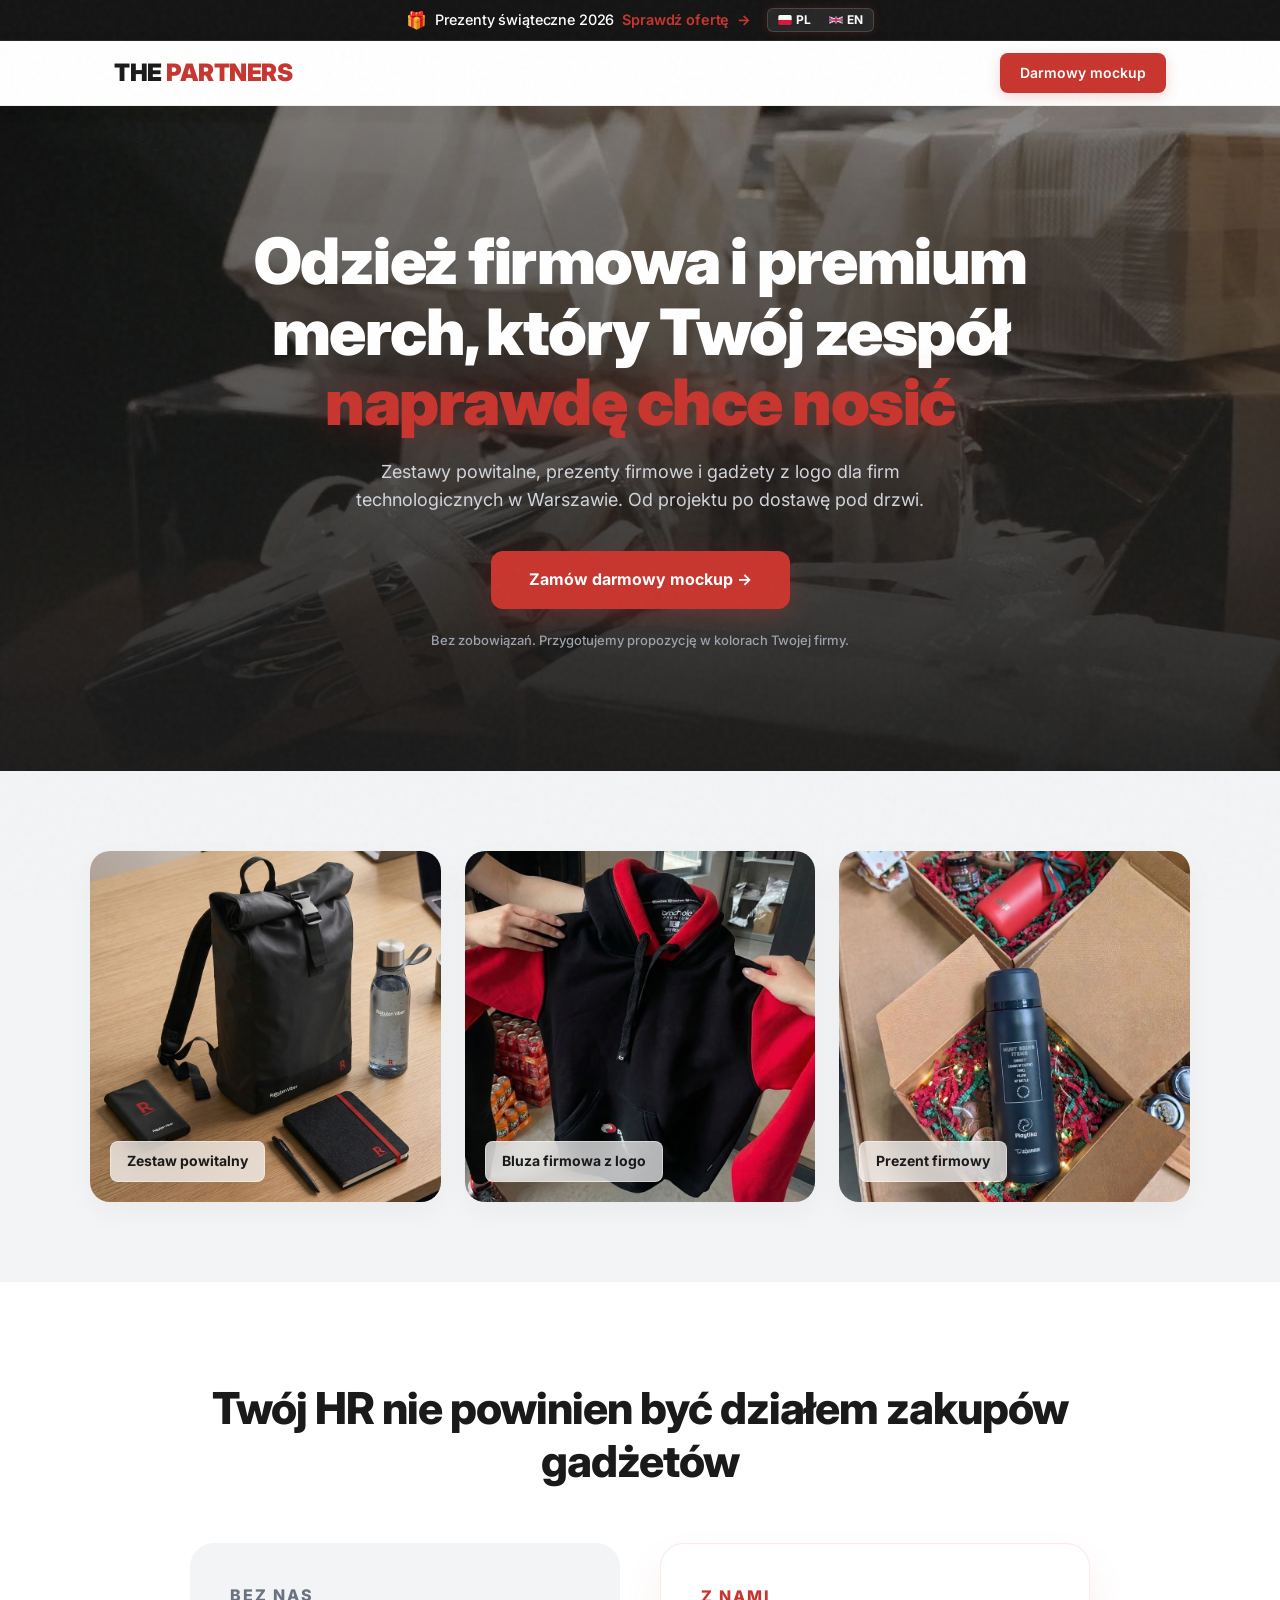
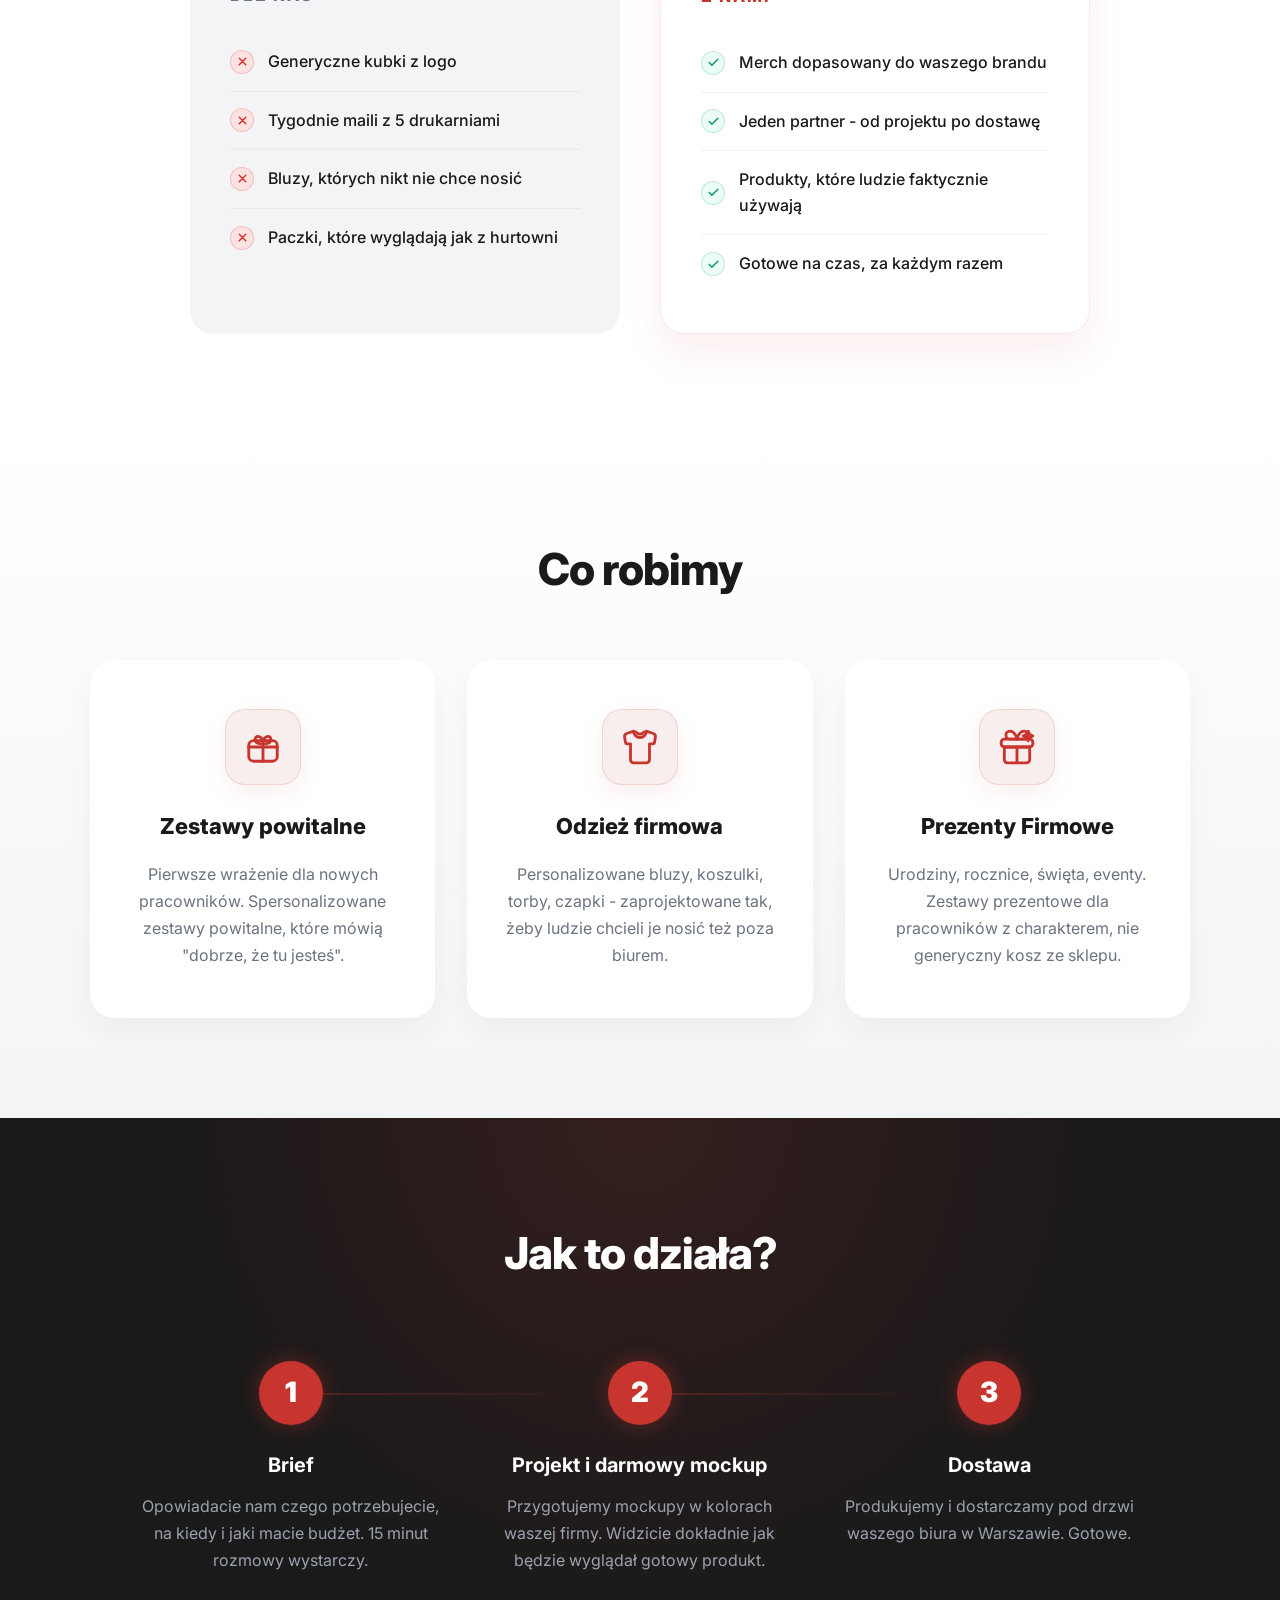
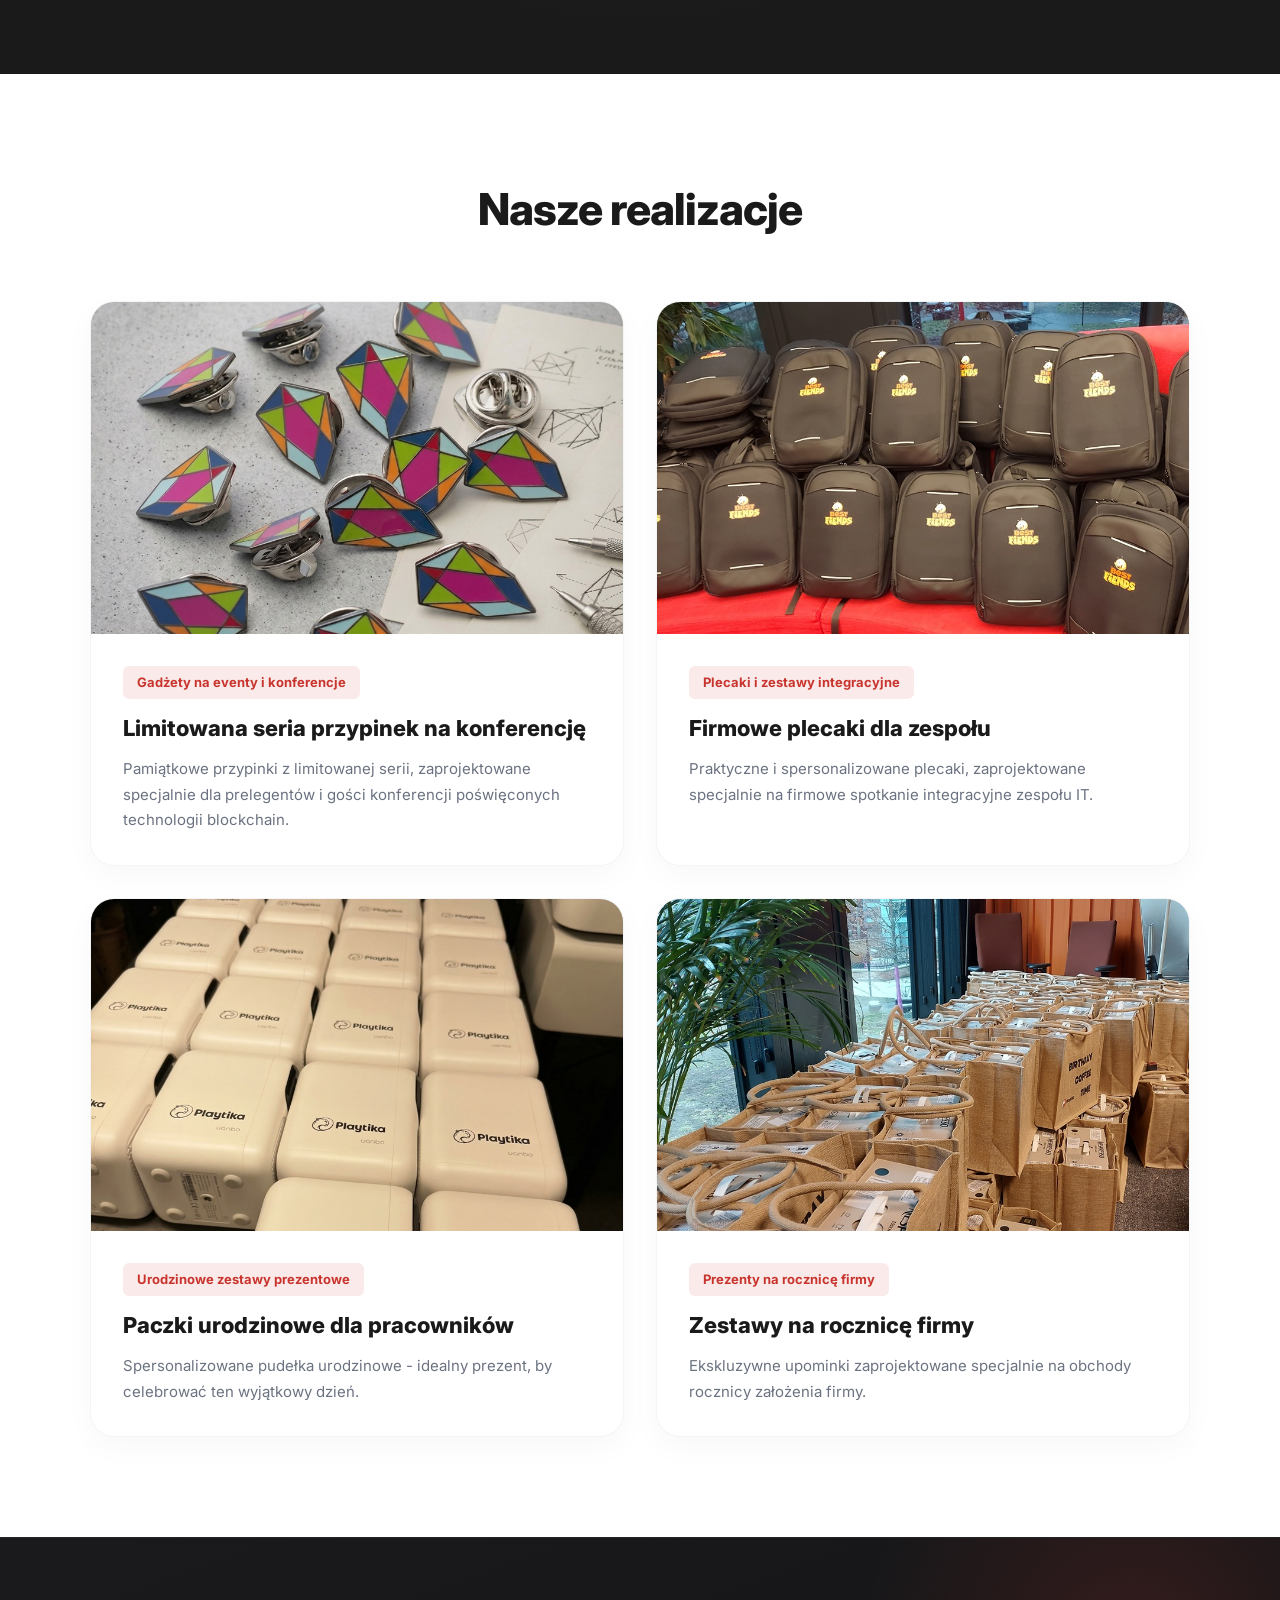
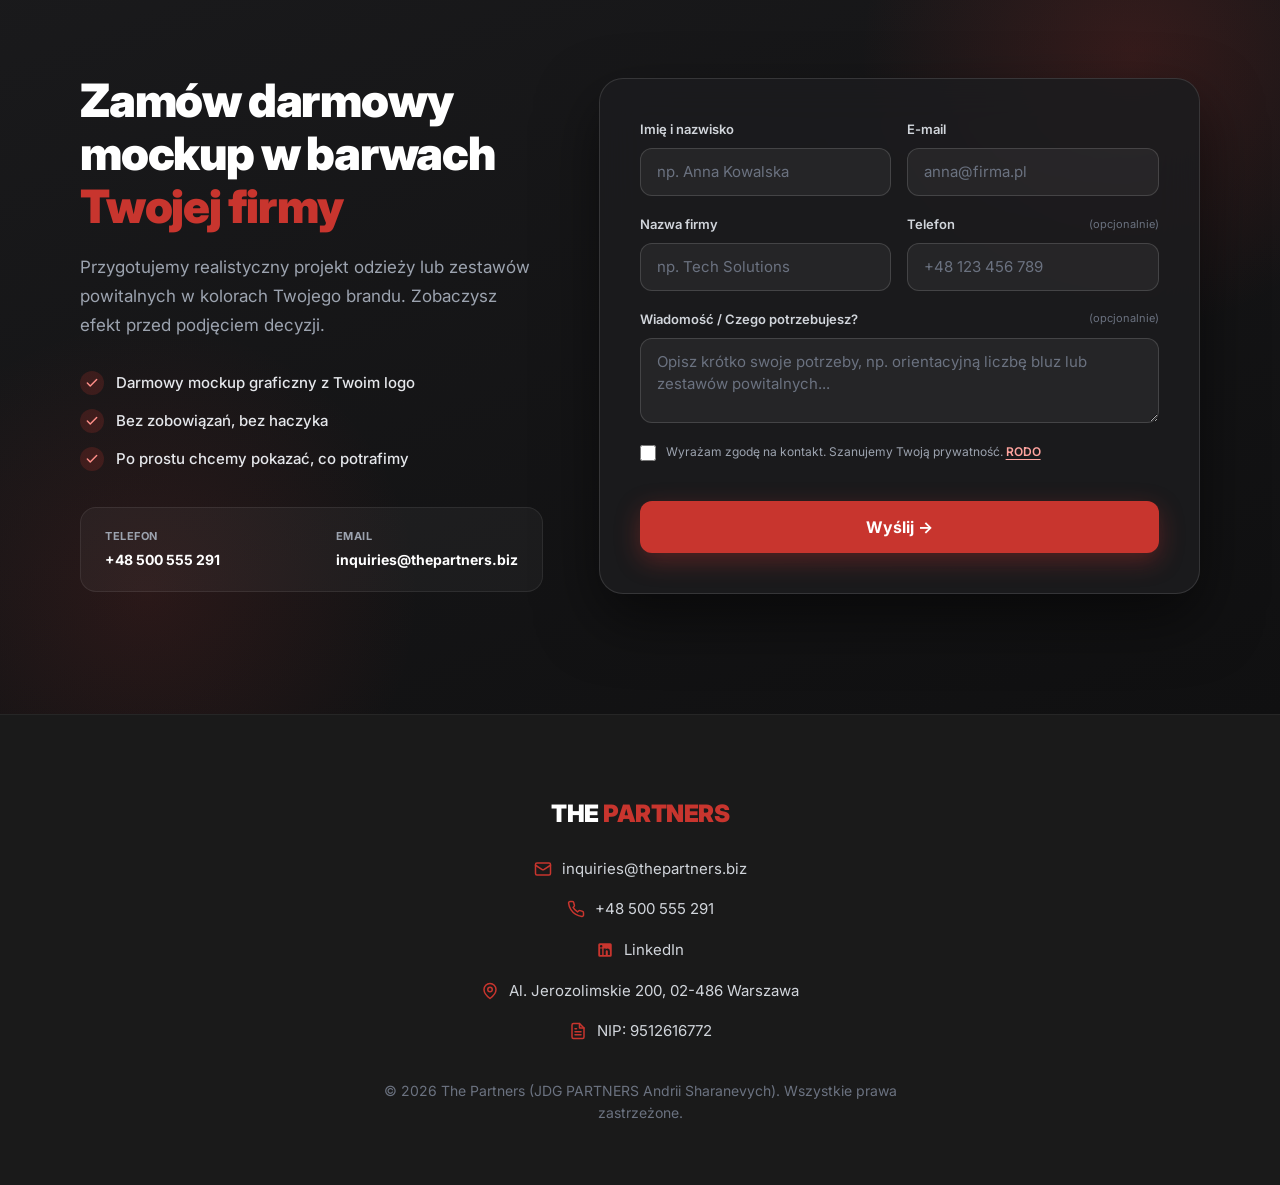
==== index.html @ d1b5b6ca "Smart sticky header adjustments" ====
<!DOCTYPE html>
<html lang="pl">

<head>
    <link rel="icon" href="/favicon.svg" type="image/svg+xml">
    <meta charset="UTF-8">
    <meta name="description"
        content="Personalizowana odzież firmowa, zestawy powitalne i gadżety dla firm IT. Od projektu po dostawę do biura w Warszawie. Zamów darmowy mockup z logo!">
    <meta name="viewport" content="width=device-width, initial-scale=1.0">
    <title>Welcome Packi, Odzież i Merch Firmowy Warszawa | The Partners</title>
    <script type="application/ld+json">
    {
      "@context": "https://schema.org",
      "@type": "LocalBusiness",
      "name": "The Partners",
      "description": "Zestawy powitalne, merch i prezenty firmowe dla firm technologicznych.",
      "address": {
        "@type": "PostalAddress",
        "addressLocality": "Warszawa",
        "addressCountry": "PL"
      },
      "telephone": "+48 500 555 291",
      "email": "inquiries@thepartners.biz"
    }
    </script>
    <link rel="preconnect" href="https://fonts.googleapis.com">
    <link href="https://fonts.googleapis.com/css2?family=Inter:wght@400;500;600;700;800;900&display=swap"
        rel="stylesheet">
    <style>
        * {
            margin: 0;
            padding: 0;
            box-sizing: border-box;
        }

        :root {
            --red: #C8352E;
            --red-dark: #A12B25;
            --red-light: #F9EEEE;
            --dark: #1A1A1A;
            --gray: #6B7280;
            --gray-light: #F3F4F6;
            --white: #FFFFFF;
            --banner-bg: #141414;
            --banner-text: #ffffff;
            --banner-accent: #c8352e;
            --banner-accent-hover: #a12b25;
            --banner-border: rgba(255, 255, 255, 0.15);
        }

        body {
            font-family: 'Inter', -apple-system, BlinkMacSystemFont, sans-serif;
            color: var(--dark);
            line-height: 1.6;
            -webkit-font-smoothing: antialiased;
            overflow-x: hidden;
            position: relative;
        }

        /* PREMIUM NOISE TEXTURE OVERLAY */
        body::after {
            content: "";
            position: fixed;
            top: 0;
            left: 0;
            width: 100vw;
            height: 100vh;
            background-image: url("data:image/svg+xml,%3Csvg viewBox='0 0 200 200' xmlns='http://www.w3.org/2000/svg'%3E%3Cfilter id='noiseFilter'%3E%3CfeTurbulence type='fractalNoise' baseFrequency='0.8' numOctaves='3' stitchTiles='stitch'/%3E%3C/filter%3E%3Crect width='100%25' height='100%25' filter='url(%23noiseFilter)'/%3E%3C/svg%3E");
            opacity: 0.03;
            pointer-events: none;
            z-index: 9999;
        }

        /* GLOBAL ANIMATIONS */
        .reveal {
            opacity: 0;
            transform: translateY(30px);
            transition: all 0.8s cubic-bezier(0.16, 1, 0.3, 1);
        }

        .reveal.active {
            opacity: 1;
            transform: translateY(0);
        }

        /* UNIFIED STICKY HEADER */
        .site-header {
            position: sticky;
            top: 0;
            left: 0;
            width: 100%;
            z-index: 1000;
            transition: transform 0.3s cubic-bezier(0.16, 1, 0.3, 1);
            will-change: transform;
        }

        .site-header--hidden {
            transform: translateY(-100%);
        }

        /* HOLIDAY STICKY BAR */
        .holiday-banner {
            width: 100%;
            background-color: var(--banner-bg);
            border-bottom: 1px solid rgba(255, 255, 255, 0.08);
            color: var(--banner-text);
            box-shadow: 0 1px 4px rgba(0, 0, 0, 0.2);
        }

        .holiday-banner__container {
            max-width: 1200px;
            margin: 0 auto;
            padding: 8px 24px;
            display: flex;
            align-items: center;
            justify-content: center;
            gap: 16px;
        }

        .holiday-banner__text {
            display: inline-flex;
            align-items: center;
            gap: 8px;
            font-size: 0.9rem;
            font-weight: 500;
            letter-spacing: -0.01em;
            white-space: nowrap;
        }

        .holiday-banner__icon {
            font-size: 1.05rem;
            line-height: 1;
        }

        .holiday-banner__desc {
            color: var(--banner-accent);
            font-weight: 600;
        }

        .holiday-banner__arrow {
            color: var(--banner-accent);
            font-weight: bold;
        }

        /* COMPACT SPLIT BUTTONS PL / EN */
        .holiday-banner__lang-group {
            display: inline-flex;
            align-items: center;
            background: rgba(255, 255, 255, 0.08);
            border: 1px solid var(--banner-border);
            border-radius: 6px;
            padding: 2px;
            gap: 2px;
            flex-shrink: 0;
            box-shadow: 0 0 10px rgba(200, 53, 46, 0.2);
        }

        .holiday-banner__lang-btn {
            display: inline-flex;
            align-items: center;
            justify-content: center;
            gap: 4px;
            padding: 3px 8px;
            border-radius: 4px;
            color: var(--white);
            font-size: 0.75rem;
            font-weight: 700;
            text-decoration: none;
            line-height: 1;
            transition: all 0.2s ease-in-out;
            white-space: nowrap;
        }

        .holiday-banner__lang-btn:hover {
            background-color: var(--red);
            color: var(--white);
            box-shadow: 0 2px 8px rgba(200, 53, 46, 0.4);
        }

        .holiday-banner__lang-btn:active {
            background-color: var(--red-dark);
        }

        .flag-icon {
            width: 14px;
            height: 10px;
            border-radius: 2px;
            display: block;
            flex-shrink: 0;
            box-shadow: 0 0 1px rgba(0, 0, 0, 0.5);
        }

        /* NAV - GLASSMORPHISM */
        nav {
            width: 100%;
            background: rgba(255, 255, 255, 0.92);
            backdrop-filter: blur(16px);
            -webkit-backdrop-filter: blur(16px);
            padding: 12px 0;
            border-bottom: 1px solid rgba(0, 0, 0, 0.06);
            box-shadow: 0 4px 20px rgba(0, 0, 0, 0.04);
            transition: padding 0.3s ease;
        }

        .nav-inner {
            max-width: 1100px;
            margin: 0 auto;
            padding: 0 24px;
            display: flex;
            justify-content: space-between;
            align-items: center;
        }

        .nav-logo {
            font-weight: 900;
            font-size: 24px;
            letter-spacing: -0.5px;
            color: var(--dark);
            white-space: nowrap;
        }

        .nav-logo span {
            color: var(--red);
        }

        .nav-cta {
            background: var(--red);
            color: white;
            padding: 9px 20px;
            border-radius: 8px;
            text-decoration: none;
            font-weight: 600;
            font-size: 14px;
            white-space: nowrap;
            transition: all 0.3s cubic-bezier(0.16, 1, 0.3, 1);
            box-shadow: 0 4px 14px rgba(200, 53, 46, 0.2);
            flex-shrink: 0;
        }

        .nav-cta:hover {
            background: var(--red-dark);
            transform: translateY(-2px);
            box-shadow: 0 6px 20px rgba(200, 53, 46, 0.35);
        }

        /* HERO - CINEMATIC VIDEO BACKGROUND */
        .hero {
            position: relative;
            padding: 120px 24px 120px;
            text-align: center;
            background: var(--dark);
            color: var(--white);
            overflow: hidden;
        }

        .hero-video {
            position: absolute;
            top: 50%;
            left: 50%;
            min-width: 100%;
            min-height: 100%;
            width: auto;
            height: auto;
            transform: translateX(-50%) translateY(-50%);
            z-index: 0;
            object-fit: cover;
            opacity: 0.8;
        }

        .hero-overlay {
            position: absolute;
            top: 0;
            left: 0;
            width: 100%;
            height: 100%;
            background: linear-gradient(180deg, rgba(26, 26, 26, 0.35) 0%, rgba(26, 26, 26, 0.95) 100%);
            z-index: 1;
        }

        .hero-inner {
            position: relative;
            z-index: 2;
            max-width: 850px;
            margin: 0 auto;
        }

        .hero h1 {
            font-size: clamp(34px, 5.5vw, 64px);
            font-weight: 900;
            line-height: 1.1;
            letter-spacing: -1.5px;
            margin-bottom: 20px;
            color: var(--white);
        }

        .hero h1 span {
            color: var(--red);
            display: inline-block;
            text-shadow: 0 0 40px rgba(200, 53, 46, 0.3);
        }

        .hero p {
            font-size: 18px;
            color: #D1D5DB;
            max-width: 580px;
            margin: 0 auto 36px;
            line-height: 1.6;
        }

        .hero-cta {
            display: inline-block;
            background: var(--red);
            color: white;
            padding: 16px 38px;
            border-radius: 12px;
            text-decoration: none;
            font-weight: 700;
            font-size: 16px;
            transition: all 0.3s cubic-bezier(0.16, 1, 0.3, 1);
            box-shadow: 0 8px 24px rgba(200, 53, 46, 0.25);
            position: relative;
            overflow: hidden;
        }

        .hero-cta::after {
            content: '';
            position: absolute;
            top: 0;
            left: -100%;
            width: 50%;
            height: 100%;
            background: linear-gradient(90deg, transparent, rgba(255, 255, 255, 0.2), transparent);
            transform: skewX(-20deg);
            transition: all 0.5s ease;
        }

        .hero-cta:hover::after {
            left: 150%;
        }

        .hero-cta:hover {
            background: var(--red-dark);
            transform: translateY(-3px) scale(1.02);
            box-shadow: 0 12px 32px rgba(200, 53, 46, 0.4);
        }

        .hero-sub {
            margin-top: 14px;
            font-size: 13px;
            color: #9CA3AF;
            font-weight: 500;
        }

        /* PRODUCT SHOWCASE */
        .showcase {
            padding: 80px 24px;
            background: var(--gray-light);
            position: relative;
            z-index: 2;
        }

        .showcase-grid {
            max-width: 1100px;
            margin: 0 auto;
            display: grid;
            grid-template-columns: repeat(3, 1fr);
            gap: 24px;
        }

        .showcase-item {
            background: var(--white);
            border-radius: 20px;
            overflow: hidden;
            aspect-ratio: 1;
            display: flex;
            align-items: center;
            justify-content: center;
            position: relative;
            box-shadow: 0 10px 30px rgba(0, 0, 0, 0.04);
            transition: all 0.4s cubic-bezier(0.16, 1, 0.3, 1);
        }

        .showcase-item:hover {
            transform: translateY(-8px);
            box-shadow: 0 20px 40px rgba(0, 0, 0, 0.08);
        }

        .showcase-item img {
            width: 100%;
            height: 100%;
            object-fit: cover;
            transition: transform 0.6s cubic-bezier(0.16, 1, 0.3, 1);
        }

        .showcase-item:hover img {
            transform: scale(1.08);
        }

        .showcase-item .label {
            position: absolute;
            bottom: 20px;
            left: 20px;
            font-size: 14px;
            font-weight: 700;
            color: var(--dark);
            background: rgba(255, 255, 255, 0.7);
            backdrop-filter: blur(12px);
            -webkit-backdrop-filter: blur(12px);
            padding: 8px 16px;
            border-radius: 8px;
            border: 1px solid rgba(255, 255, 255, 0.4);
            z-index: 2;
            transition: transform 0.3s ease;
        }

        .showcase-item:hover .label {
            transform: translateY(-4px);
        }

        /* PROBLEM-SOLUTION */
        .problem {
            padding: 100px 24px;
            background: var(--white);
        }

        .problem-inner {
            max-width: 900px;
            margin: 0 auto;
        }

        .problem h2 {
            font-size: clamp(30px, 4vw, 44px);
            font-weight: 800;
            letter-spacing: -1px;
            margin-bottom: 56px;
            text-align: center;
            line-height: 1.2;
        }

        .problem-grid {
            display: grid;
            grid-template-columns: 1fr 1fr;
            gap: 40px;
        }

        .problem-col {
            padding: 40px;
            border-radius: 24px;
            transition: transform 0.3s ease;
        }

        .problem-col.bad {
            background: var(--gray-light);
        }

        .problem-col.good {
            background: var(--white);
            box-shadow: 0 20px 40px rgba(200, 53, 46, 0.08);
            border: 1px solid rgba(200, 53, 46, 0.1);
        }

        .problem-col:hover {
            transform: translateY(-4px);
        }

        .problem-col h3 {
            font-size: 16px;
            text-transform: uppercase;
            letter-spacing: 2px;
            margin-bottom: 24px;
            font-weight: 800;
        }

        .problem-col.bad h3 {
            color: var(--gray);
        }

        .problem-col.good h3 {
            color: var(--red);
        }

        .problem-col ul {
            list-style: none;
        }

        .problem-col li {
            padding: 16px 0;
            border-bottom: 1px solid rgba(0, 0, 0, 0.05);
            font-size: 16px;
            display: flex;
            align-items: center;
            gap: 14px;
            font-weight: 500;
        }

        .problem-col li:last-child {
            border-bottom: none;
        }

        /* STATUS ICONS */
        .status-badge {
            width: 24px;
            height: 24px;
            border-radius: 50%;
            display: inline-flex;
            align-items: center;
            justify-content: center;
            flex-shrink: 0;
        }

        .status-badge.bad {
            background: #FEE2E2;
            color: #DC2626;
            border: 1px solid rgba(220, 38, 38, 0.2);
        }

        .status-badge.good {
            background: #ECFDF5;
            color: #059669;
            border: 1px solid rgba(5, 150, 105, 0.2);
        }

        .status-badge svg {
            width: 13px;
            height: 13px;
        }

        /* SERVICES */
        .services {
            padding: 100px 24px;
            background: linear-gradient(180deg, var(--white) 0%, var(--gray-light) 100%);
        }

        .services-inner {
            max-width: 1100px;
            margin: 0 auto;
        }

        .services h2 {
            font-size: clamp(30px, 4vw, 44px);
            font-weight: 800;
            letter-spacing: -1px;
            margin-bottom: 56px;
            text-align: center;
        }

        .services-grid {
            display: grid;
            grid-template-columns: repeat(3, 1fr);
            gap: 32px;
        }

        .service-card {
            background: var(--white);
            border-radius: 24px;
            padding: 48px 32px;
            text-align: center;
            transition: all 0.4s cubic-bezier(0.16, 1, 0.3, 1);
            box-shadow: 0 10px 30px rgba(0, 0, 0, 0.04);
            border: 1px solid rgba(255, 255, 255, 0.8);
        }

        .service-card:hover {
            transform: translateY(-8px);
            box-shadow: 0 20px 40px rgba(0, 0, 0, 0.08);
        }

        .service-icon {
            width: 76px;
            height: 76px;
            margin: 0 auto 24px;
            display: flex;
            align-items: center;
            justify-content: center;
            background: var(--red-light);
            color: var(--red);
            border-radius: 20px;
            border: 1px solid rgba(200, 53, 46, 0.15);
            box-shadow: 0 8px 24px rgba(200, 53, 46, 0.08);
            transition: all 0.4s cubic-bezier(0.16, 1, 0.3, 1);
        }

        .service-card:hover .service-icon {
            transform: translateY(-4px) scale(1.08) rotate(-4deg);
            background: var(--red);
            color: var(--white);
            box-shadow: 0 14px 30px rgba(200, 53, 46, 0.32);
            border-color: transparent;
        }

        .service-icon svg {
            width: 38px;
            height: 38px;
            stroke-width: 1.8;
            transition: stroke 0.3s ease;
        }

        .service-card h3 {
            font-size: 22px;
            font-weight: 800;
            margin-bottom: 16px;
        }

        .service-card p {
            font-size: 16px;
            color: var(--gray);
            line-height: 1.7;
        }

        /* HOW IT WORKS */
        .process {
            padding: 100px 24px;
            background: var(--dark);
            color: var(--white);
            position: relative;
            overflow: hidden;
        }

        .process::before {
            content: '';
            position: absolute;
            top: 0;
            left: 0;
            right: 0;
            bottom: 0;
            background: radial-gradient(circle at 50% 0%, rgba(200, 53, 46, 0.15) 0%, transparent 60%);
        }

        .process-inner {
            max-width: 1000px;
            margin: 0 auto;
            text-align: center;
            position: relative;
            z-index: 1;
        }

        .process h2 {
            font-size: clamp(30px, 4vw, 44px);
            font-weight: 800;
            letter-spacing: -1px;
            margin-bottom: 72px;
        }

        .steps {
            display: grid;
            grid-template-columns: repeat(3, 1fr);
            gap: 48px;
            text-align: center;
        }

        .step {
            position: relative;
        }

        .step:not(:last-child)::after {
            content: '';
            position: absolute;
            top: 32px;
            right: -50%;
            width: 100%;
            height: 2px;
            background: linear-gradient(90deg, var(--red) 0%, transparent 100%);
            opacity: 0.3;
        }

        .step-num {
            width: 64px;
            height: 64px;
            background: var(--red);
            border-radius: 50%;
            display: flex;
            align-items: center;
            justify-content: center;
            font-size: 28px;
            font-weight: 900;
            margin: 0 auto 24px;
            box-shadow: 0 0 20px rgba(200, 53, 46, 0.4);
            position: relative;
            z-index: 2;
        }

        .step h3 {
            font-size: 20px;
            font-weight: 700;
            margin-bottom: 12px;
        }

        .step p {
            font-size: 16px;
            color: #9CA3AF;
            line-height: 1.7;
        }

        /* PORTFOLIO */
        .portfolio {
            padding: 100px 24px;
            background: var(--white);
        }

        .portfolio-inner {
            max-width: 1100px;
            margin: 0 auto;
        }

        .portfolio h2 {
            font-size: clamp(30px, 4vw, 44px);
            font-weight: 800;
            letter-spacing: -1px;
            margin-bottom: 56px;
            text-align: center;
        }

        .portfolio-grid {
            display: grid;
            grid-template-columns: repeat(2, 1fr);
            gap: 32px;
        }

        .portfolio-card {
            background: var(--white);
            border-radius: 24px;
            overflow: hidden;
            transition: all 0.4s cubic-bezier(0.16, 1, 0.3, 1);
            border: 1px solid var(--gray-light);
            box-shadow: 0 10px 30px rgba(0, 0, 0, 0.03);
        }

        .portfolio-card:hover {
            transform: translateY(-8px);
            box-shadow: 0 24px 48px rgba(0, 0, 0, 0.08);
            border-color: transparent;
        }

        .portfolio-img {
            aspect-ratio: 16/10;
            background: linear-gradient(135deg, #E5E7EB 0%, #D1D5DB 100%);
            display: flex;
            align-items: center;
            justify-content: center;
            font-size: 36px;
            overflow: hidden;
        }

        .portfolio-img img {
            width: 100%;
            height: 100%;
            object-fit: cover;
            transition: transform 0.6s cubic-bezier(0.16, 1, 0.3, 1);
        }

        .portfolio-card:hover .portfolio-img img {
            transform: scale(1.05);
        }

        .portfolio-info {
            padding: 32px;
        }

        .portfolio-tag {
            display: inline-block;
            background: rgba(200, 53, 46, 0.1);
            color: var(--red);
            padding: 6px 14px;
            border-radius: 6px;
            font-size: 13px;
            font-weight: 700;
            margin-bottom: 12px;
        }

        .portfolio-info h3 {
            font-size: 22px;
            font-weight: 800;
            margin-bottom: 10px;
        }

        .portfolio-info p {
            font-size: 15px;
            color: var(--gray);
            line-height: 1.7;
        }

        /* CTA & CONTACT FORM SECTION */
        .cta-section {
            padding: 120px 24px;
            background: linear-gradient(160deg, #1A1A1C 0%, #101011 100%);
            color: var(--white);
            position: relative;
            overflow: hidden;
            border-top: 1px solid rgba(255, 255, 255, 0.08);
        }

        .cta-section::before {
            content: '';
            position: absolute;
            top: -20%;
            right: -10%;
            width: 550px;
            height: 550px;
            background: radial-gradient(circle, rgba(200, 53, 46, 0.18) 0%, transparent 70%);
            border-radius: 50%;
            pointer-events: none;
        }

        .cta-section::after {
            content: '';
            position: absolute;
            bottom: -20%;
            left: -10%;
            width: 550px;
            height: 550px;
            background: radial-gradient(circle, rgba(200, 53, 46, 0.12) 0%, transparent 70%);
            border-radius: 50%;
            pointer-events: none;
        }

        .cta-container {
            max-width: 1120px;
            margin: 0 auto;
            display: grid;
            grid-template-columns: 1fr 1.3fr;
            gap: 56px;
            align-items: start;
            position: relative;
            z-index: 2;
            text-align: left;
        }

        .cta-info-col {
            padding-top: 16px;
        }

        .cta-info-col h2 {
            font-size: clamp(30px, 3.8vw, 46px);
            font-weight: 900;
            line-height: 1.15;
            letter-spacing: -1.2px;
            margin-bottom: 20px;
            color: var(--white);
        }

        .cta-info-col h2 span {
            color: var(--red);
        }

        .cta-info-col p {
            font-size: 17px;
            color: #9CA3AF;
            line-height: 1.7;
            margin-bottom: 32px;
        }

        .cta-perks {
            list-style: none;
            margin-bottom: 36px;
            display: flex;
            flex-direction: column;
            gap: 14px;
        }

        .cta-perk {
            display: flex;
            align-items: center;
            gap: 12px;
            font-size: 15px;
            font-weight: 500;
            color: #E5E7EB;
        }

        .cta-perk-icon {
            width: 24px;
            height: 24px;
            border-radius: 50%;
            background: rgba(200, 53, 46, 0.2);
            color: #FF8F89;
            display: flex;
            align-items: center;
            justify-content: center;
            flex-shrink: 0;
        }

        .cta-perk-icon svg {
            width: 14px;
            height: 14px;
            stroke-width: 2.5;
        }

        .cta-direct-contact {
            background: rgba(255, 255, 255, 0.04);
            border: 1px solid rgba(255, 255, 255, 0.08);
            border-radius: 16px;
            padding: 20px 24px;
            display: flex;
            align-items: center;
            justify-content: space-between;
            gap: 16px;
        }

        .direct-item {
            display: flex;
            flex-direction: column;
            gap: 3px;
        }

        .direct-label {
            font-size: 11px;
            text-transform: uppercase;
            letter-spacing: 0.5px;
            color: #9CA3AF;
            font-weight: 700;
        }

        .direct-val {
            color: var(--white);
            font-weight: 700;
            text-decoration: none;
            font-size: 14px;
            transition: color 0.2s;
        }

        .direct-val:hover {
            color: var(--red);
        }

        /* FORM CARD */
        .contact-card {
            background: rgba(28, 28, 30, 0.88);
            backdrop-filter: blur(20px);
            -webkit-backdrop-filter: blur(20px);
            border: 1px solid rgba(255, 255, 255, 0.12);
            border-radius: 24px;
            padding: 40px;
            box-shadow: 0 25px 60px rgba(0, 0, 0, 0.5);
            position: relative;
            margin-top: 20px;
        }

        .contact-form {
            display: flex;
            flex-direction: column;
            gap: 18px;
        }

        .form-row-2 {
            display: grid;
            grid-template-columns: 1fr 1fr;
            gap: 16px;
        }

        .form-group {
            display: flex;
            flex-direction: column;
            gap: 8px;
            text-align: left;
        }

        .form-label {
            font-size: 13px;
            font-weight: 600;
            color: #D1D5DB;
            display: flex;
            align-items: center;
            justify-content: space-between;
        }

        .form-label .optional {
            font-size: 11px;
            color: #6B7280;
            font-weight: 400;
        }

        .form-input,
        .form-textarea {
            width: 100%;
            min-height: 48px;
            padding: 12px 16px;
            background: rgba(255, 255, 255, 0.05);
            border: 1px solid rgba(255, 255, 255, 0.14);
            border-radius: 12px;
            color: #FFFFFF;
            font-size: 15px;
            font-family: inherit;
            transition: all 0.25s ease;
            box-sizing: border-box;
        }

        .form-textarea {
            min-height: 85px;
            resize: vertical;
            line-height: 1.5;
        }

        .form-input::placeholder,
        .form-textarea::placeholder {
            color: #6B7280;
        }

        .form-input:focus-visible,
        .form-textarea:focus-visible {
            outline: none;
            border-color: var(--red);
            background: rgba(255, 255, 255, 0.09);
            box-shadow: 0 0 0 3px rgba(200, 53, 46, 0.3);
        }

        .consent-group {
            display: flex;
            align-items: flex-start;
            gap: 12px;
            margin-top: 2px;
        }

        .consent-label {
            font-size: 12px;
            color: #9CA3AF;
            line-height: 1.5;
            cursor: pointer;
            user-select: none;
            display: flex;
            align-items: flex-start;
            gap: 10px;
        }

        .consent-label input {
            accent-color: var(--red);
            width: 16px;
            height: 16px;
            margin-top: 2px;
            flex-shrink: 0;
            cursor: pointer;
        }

        .rodo-link {
            color: #FFA49F;
            text-decoration: underline;
            text-underline-offset: 3px;
            font-weight: 600;
            transition: color 0.2s ease;
        }

        .rodo-link:hover {
            color: var(--white);
        }

        .submit-btn {
            width: 100%;
            min-height: 52px;
            background: var(--red);
            color: var(--white);
            border: none;
            border-radius: 12px;
            font-size: 16px;
            font-weight: 700;
            font-family: inherit;
            cursor: pointer;
            display: flex;
            align-items: center;
            justify-content: center;
            gap: 10px;
            transition: all 0.3s cubic-bezier(0.16, 1, 0.3, 1);
            box-shadow: 0 8px 24px rgba(200, 53, 46, 0.35);
            margin-top: 4px;
            position: relative;
        }

        .submit-btn:hover {
            background: var(--red-dark);
            transform: translateY(-2px);
            box-shadow: 0 12px 30px rgba(200, 53, 46, 0.45);
        }

        .submit-btn.loading {
            opacity: 0.85;
            pointer-events: none;
        }

        .submit-btn.loading .btn-text {
            visibility: hidden;
        }

        .btn-spinner {
            display: none;
            width: 22px;
            height: 22px;
            border: 2.5px solid rgba(255, 255, 255, 0.3);
            border-top-color: #FFFFFF;
            border-radius: 50%;
            animation: spin 0.8s linear infinite;
            position: absolute;
        }

        .submit-btn.loading .btn-spinner {
            display: block;
        }

        @keyframes spin {
            to {
                transform: rotate(360deg);
            }
        }

        .form-success-state {
            display: none;
            text-align: center;
            padding: 40px 10px;
        }

        .success-icon-wrap {
            width: 72px;
            height: 72px;
            border-radius: 50%;
            background: rgba(16, 185, 129, 0.15);
            color: #10B981;
            border: 1px solid rgba(16, 185, 129, 0.3);
            display: flex;
            align-items: center;
            justify-content: center;
            margin: 0 auto 24px;
            box-shadow: 0 10px 25px rgba(16, 185, 129, 0.2);
        }

        .success-icon-wrap svg {
            width: 36px;
            height: 36px;
            stroke-width: 2.5;
        }

        .form-success-state h3 {
            font-size: 24px;
            font-weight: 800;
            color: var(--white);
            margin-bottom: 12px;
        }

        .form-success-state p {
            color: #D1D5DB;
            font-size: 15px;
            line-height: 1.6;
            max-width: 400px;
            margin: 0 auto 28px;
        }

        .btn-reset-form {
            background: rgba(255, 255, 255, 0.08);
            border: 1px solid rgba(255, 255, 255, 0.15);
            color: var(--white);
            padding: 12px 28px;
            border-radius: 10px;
            font-weight: 600;
            font-size: 14px;
            cursor: pointer;
            transition: all 0.2s;
        }

        /* FOOTER */
        footer {
            padding: 80px 24px 60px;
            background: var(--dark);
            color: #9CA3AF;
            text-align: center;
            border-top: 1px solid rgba(255, 255, 255, 0.05);
        }

        .footer-inner {
            max-width: 600px;
            margin: 0 auto;
        }

        .footer-logo {
            font-weight: 900;
            font-size: 24px;
            color: white;
            margin-bottom: 24px;
            letter-spacing: -0.5px;
        }

        .footer-logo span {
            color: var(--red);
        }

        .footer-contact-list {
            list-style: none;
            display: flex;
            flex-direction: column;
            gap: 12px;
            align-items: center;
            margin-bottom: 32px;
        }

        .footer-contact-item {
            display: inline-flex;
            align-items: center;
            gap: 10px;
            color: #D1D5DB;
            text-decoration: none;
            font-size: 15px;
            transition: all 0.2s ease;
        }

        .footer-contact-item:hover {
            color: var(--white);
            transform: translateX(2px);
        }

        .footer-contact-icon {
            width: 18px;
            height: 18px;
            color: var(--red);
            flex-shrink: 0;
            display: inline-flex;
            align-items: center;
            justify-content: center;
        }

        .footer-copy {
            font-size: 14px;
            color: #6B7280;
        }

        /* RESPONSIVE */
        @media (max-width: 960px) {
            .cta-container {
                grid-template-columns: 1fr;
                gap: 40px;
            }

            .contact-card {
                margin-top: 0;
                padding: 32px 20px;
            }
        }

        @media (max-width: 768px) {

            /* COMPACT HOLIDAY BANNER ON MOBILE (1 SINGLE ROW) */
            .holiday-banner__container {
                flex-direction: row;
                justify-content: space-between;
                align-items: center;
                gap: 8px;
                padding: 6px 14px;
                min-height: 36px;
            }

            .holiday-banner__text {
                font-size: 0.78rem;
                overflow: hidden;
                text-overflow: ellipsis;
                white-space: nowrap;
                gap: 5px;
            }

            .holiday-banner__desc,
            .holiday-banner__arrow {
                display: none !important;
            }

            .holiday-banner__lang-group {
                padding: 1px;
                gap: 1px;
            }

            .holiday-banner__lang-btn {
                padding: 3px 6px;
                font-size: 0.7rem;
                gap: 3px;
                height: 22px;
            }

            .flag-icon {
                width: 12px;
                height: 9px;
            }

            /* COMPACT NAV ON MOBILE */
            nav {
                padding: 7px 0;
            }

            .nav-inner {
                padding: 0 14px;
            }

            .nav-logo {
                font-size: 18px;
                letter-spacing: -0.3px;
            }

            .nav-cta {
                padding: 6px 12px;
                font-size: 12px;
                border-radius: 6px;
            }

            /* HERO & SECTIONS MOBILE TUNING */
            .hero {
                padding: 50px 20px 70px;
            }

            .hero h1 {
                font-size: 32px;
                letter-spacing: -1px;
                margin-bottom: 16px;
            }

            .hero p {
                font-size: 16px;
                margin-bottom: 28px;
            }

            .hero-cta {
                padding: 14px 28px;
                font-size: 15px;
                width: 100%;
                max-width: 320px;
            }

            .showcase-grid,
            .problem-grid,
            .services-grid,
            .steps,
            .portfolio-grid,
            .form-row-2 {
                grid-template-columns: 1fr;
                gap: 20px;
            }

            .step:not(:last-child)::after {
                display: none;
            }
        }
    </style>
</head>

<body>
    <!-- Unified Sticky Header: Holiday Banner + Navigation -->
    <header class="site-header">
        <aside class="holiday-banner" role="banner" aria-label="Katalog świąteczny">
            <div class="holiday-banner__container">
                <div class="holiday-banner__text">
                    <span class="holiday-banner__icon" aria-hidden="true">🎁</span>
                    <span class="holiday-banner__title">Prezenty świąteczne 2026</span>
                    <span class="holiday-banner__desc">Sprawdź ofertę</span>
                    <span class="holiday-banner__arrow" aria-hidden="true">→</span>
                </div>

                <div class="holiday-banner__lang-group" role="group" aria-label="Wybierz wersję katalogu">
                    <a href="/prezenty-swiateczne-2026-the-partners.pdf" target="_blank" rel="noopener noreferrer"
                        class="holiday-banner__lang-btn" title="Katalog w języku polskim">
                        <svg class="flag-icon" viewBox="0 0 16 12" aria-hidden="true">
                            <rect width="16" height="6" fill="#FFFFFF" />
                            <rect y="6" width="16" height="6" fill="#DC143C" />
                        </svg>
                        <span>PL</span>
                    </a>
                    <a href="/prezenty-swiateczne-2026-the-partners-en.pdf" target="_blank" rel="noopener noreferrer"
                        class="holiday-banner__lang-btn" title="Catalog in English">
                        <svg class="flag-icon" viewBox="0 0 60 30" aria-hidden="true">
                            <clipPath id="s">
                                <path d="M0,0 v30 h60 v-30 z" />
                            </clipPath>
                            <clipPath id="t">
                                <path d="M30,15 h30 v15 z v15 h-30 z h-30 v-15 z v-15 h30 z" />
                            </clipPath>
                            <g clip-path="url(#s)">
                                <path d="M0,0 v30 h60 v-30 z" fill="#012169" />
                                <path d="M0,0 L60,30 M60,0 L0,30" stroke="#fff" stroke-width="6" />
                                <path d="M0,0 L60,30 M60,0 L0,30" clip-path="url(#t)" stroke="#C8102E"
                                    stroke-width="4" />
                                <path d="M30,0 v30 M0,15 h60" stroke="#fff" stroke-width="10" />
                                <path d="M30,0 v30 M0,15 h60" stroke="#C8102E" stroke-width="6" />
                            </g>
                        </svg>
                        <span>EN</span>
                    </a>
                </div>
            </div>
        </aside>

        <nav>
            <div class="nav-inner">
                <div class="nav-logo">THE <span>PARTNERS</span></div>
                <a href="#kontakt" class="nav-cta">Darmowy mockup</a>
            </div>
        </nav>
    </header>

    <!-- HERO SECTION WITH VIDEO BACKGROUND -->
    <section class="hero">
        <video class="hero-video" autoplay loop muted playsinline poster="hero-poster.jpg">
            <source src="hero-background.mp4" type="video/mp4">
        </video>

        <div class="hero-overlay"></div>

        <div class="hero-inner reveal">
            <h1>Odzież firmowa i premium merch, który Twój zespół <span>naprawdę chce nosić</span></h1>
            <p>Zestawy powitalne, prezenty firmowe i gadżety z logo dla firm technologicznych w Warszawie. Od projektu
                po dostawę pod drzwi.</p>
            <a href="#kontakt" class="hero-cta">Zamów darmowy mockup →</a>
            <div class="hero-sub">Bez zobowiązań. Przygotujemy propozycję w kolorach Twojej firmy.</div>
        </div>
    </section>

    <section class="showcase">
        <div class="showcase-grid">
            <div class="showcase-item reveal">
                <img src="zestaw-powitalny.jpg" alt="Zestaw powitalny dla nowych pracowników firmy IT w Warszawie">
                <div class="label">Zestaw powitalny</div>
            </div>
            <div class="showcase-item reveal" style="transition-delay: 0.1s;">
                <img src="bluza-firmowa-z-logo.jpg"
                    alt="Czarno-czerwona bluza firmowa z logo dla producenta gier komputerowych">
                <div class="label">Bluza firmowa z logo</div>
            </div>
            <div class="showcase-item reveal" style="transition-delay: 0.2s;">
                <img src="prezent-firmowy.jpg"
                    alt="Elegancki świąteczny prezent firmowy z personalizowanym termosem dla studia gamedev">
                <div class="label">Prezent firmowy</div>
            </div>
        </div>
    </section>

    <section class="problem">
        <div class="problem-inner">
            <h2 class="reveal">Twój HR nie powinien być działem zakupów gadżetów</h2>
            <div class="problem-grid">
                <div class="problem-col bad reveal">
                    <h3>Bez nas</h3>
                    <ul>
                        <li>
                            <span class="status-badge bad" aria-hidden="true">
                                <svg viewBox="0 0 24 24" fill="none" stroke="currentColor" stroke-width="2.5"
                                    stroke-linecap="round" stroke-linejoin="round">
                                    <path d="M18 6L6 18M6 6l12 12" />
                                </svg>
                            </span>
                            Generyczne kubki z logo
                        </li>
                        <li>
                            <span class="status-badge bad" aria-hidden="true">
                                <svg viewBox="0 0 24 24" fill="none" stroke="currentColor" stroke-width="2.5"
                                    stroke-linecap="round" stroke-linejoin="round">
                                    <path d="M18 6L6 18M6 6l12 12" />
                                </svg>
                            </span>
                            Tygodnie maili z 5 drukarniami
                        </li>
                        <li>
                            <span class="status-badge bad" aria-hidden="true">
                                <svg viewBox="0 0 24 24" fill="none" stroke="currentColor" stroke-width="2.5"
                                    stroke-linecap="round" stroke-linejoin="round">
                                    <path d="M18 6L6 18M6 6l12 12" />
                                </svg>
                            </span>
                            Bluzy, których nikt nie chce nosić
                        </li>
                        <li>
                            <span class="status-badge bad" aria-hidden="true">
                                <svg viewBox="0 0 24 24" fill="none" stroke="currentColor" stroke-width="2.5"
                                    stroke-linecap="round" stroke-linejoin="round">
                                    <path d="M18 6L6 18M6 6l12 12" />
                                </svg>
                            </span>
                            Paczki, które wyglądają jak z hurtowni
                        </li>
                    </ul>
                </div>
                <div class="problem-col good reveal" style="transition-delay: 0.2s;">
                    <h3>Z nami</h3>
                    <ul>
                        <li>
                            <span class="status-badge good" aria-hidden="true">
                                <svg viewBox="0 0 24 24" fill="none" stroke="currentColor" stroke-width="2.5"
                                    stroke-linecap="round" stroke-linejoin="round">
                                    <path d="M20 6L9 17l-5-5" />
                                </svg>
                            </span>
                            Merch dopasowany do waszego brandu
                        </li>
                        <li>
                            <span class="status-badge good" aria-hidden="true">
                                <svg viewBox="0 0 24 24" fill="none" stroke="currentColor" stroke-width="2.5"
                                    stroke-linecap="round" stroke-linejoin="round">
                                    <path d="M20 6L9 17l-5-5" />
                                </svg>
                            </span>
                            Jeden partner - od projektu po dostawę
                        </li>
                        <li>
                            <span class="status-badge good" aria-hidden="true">
                                <svg viewBox="0 0 24 24" fill="none" stroke="currentColor" stroke-width="2.5"
                                    stroke-linecap="round" stroke-linejoin="round">
                                    <path d="M20 6L9 17l-5-5" />
                                </svg>
                            </span>
                            Produkty, które ludzie faktycznie używają
                        </li>
                        <li>
                            <span class="status-badge good" aria-hidden="true">
                                <svg viewBox="0 0 24 24" fill="none" stroke="currentColor" stroke-width="2.5"
                                    stroke-linecap="round" stroke-linejoin="round">
                                    <path d="M20 6L9 17l-5-5" />
                                </svg>
                            </span>
                            Gotowe na czas, za każdym razem
                        </li>
                    </ul>
                </div>
            </div>
        </div>
    </section>

    <section class="services">
        <div class="services-inner">
            <h2 class="reveal">Co robimy</h2>
            <div class="services-grid">
                <div class="service-card reveal">
                    <div class="service-icon" aria-hidden="true">
                        <svg viewBox="0 0 24 24" fill="none" stroke="currentColor" stroke-width="1.8"
                            stroke-linecap="round" stroke-linejoin="round">
                            <rect x="3" y="8" width="18" height="13" rx="3"></rect>
                            <path d="M12 8v13"></path>
                            <path d="M3 12h18"></path>
                            <path d="M12 8C10.5 4.5 7 4.5 7 7.5c0 1.5 2 2.5 5 2.5s5-1 5-2.5C17 4.5 13.5 4.5 12 8z">
                            </path>
                        </svg>
                    </div>
                    <h3>Zestawy powitalne</h3>
                    <p>Pierwsze wrażenie dla nowych pracowników. Spersonalizowane zestawy powitalne, które mówią
                        "dobrze, że tu jesteś".</p>
                </div>
                <div class="service-card reveal" style="transition-delay: 0.1s;">
                    <div class="service-icon" aria-hidden="true">
                        <svg viewBox="0 0 24 24" fill="none" stroke="currentColor" stroke-width="1.8"
                            stroke-linecap="round" stroke-linejoin="round">
                            <path
                                d="M20.38 3.46 16 2a4 4 0 0 1-8 0L3.62 3.46a2 2 0 0 0-1.34 2.23l.58 3.47a1 1 0 0 0 .99.84H6v10a2 2 0 0 0 2 2h8a2 2 0 0 0 2-2V10h2.15a1 1 0 0 0 .99-.84l.58-3.47a2 2 0 0 0-1.34-2.23z">
                            </path>
                            <path d="M9.5 2.5a3 3 0 0 0 5 0"></path>
                        </svg>
                    </div>
                    <h3>Odzież firmowa</h3>
                    <p>Personalizowane bluzy, koszulki, torby, czapki - zaprojektowane tak, żeby ludzie chcieli je nosić
                        też poza biurem.</p>
                </div>
                <div class="service-card reveal" style="transition-delay: 0.2s;">
                    <div class="service-icon" aria-hidden="true">
                        <svg viewBox="0 0 24 24" fill="none" stroke="currentColor" stroke-width="1.8"
                            stroke-linecap="round" stroke-linejoin="round">
                            <path d="M20 12v8a2 2 0 0 1-2 2H6a2 2 0 0 1-2-2v-8"></path>
                            <path d="M4 12h16"></path>
                            <path d="M12 22V12"></path>
                            <rect x="2" y="7" width="20" height="5" rx="2"></rect>
                            <path d="M12 7H7.5a2.5 2.5 0 0 1 0-5C11 2 12 7 12 7z"></path>
                            <path d="M12 7h4.5a2.5 2.5 0 0 0 0-5C13 2 12 7 12 7z"></path>
                            <path d="m19 2 1 2 2 1-2 1-1 2-1-2-2-1 2-1z"></path>
                        </svg>
                    </div>
                    <h3>Prezenty Firmowe</h3>
                    <p>Urodziny, rocznice, święta, eventy. Zestawy prezentowe dla pracowników z charakterem, nie
                        generyczny kosz ze sklepu.</p>
                </div>
            </div>
        </div>
    </section>

    <section class="process">
        <div class="process-inner">
            <h2 class="reveal">Jak to działa?</h2>
            <div class="steps">
                <div class="step reveal">
                    <div class="step-num">1</div>
                    <h3>Brief</h3>
                    <p>Opowiadacie nam czego potrzebujecie, na kiedy i jaki macie budżet. 15 minut rozmowy wystarczy.
                    </p>
                </div>
                <div class="step reveal" style="transition-delay: 0.15s;">
                    <div class="step-num">2</div>
                    <h3>Projekt i darmowy mockup</h3>
                    <p>Przygotujemy mockupy w kolorach waszej firmy. Widzicie dokładnie jak będzie wyglądał gotowy
                        produkt.</p>
                </div>
                <div class="step reveal" style="transition-delay: 0.3s;">
                    <div class="step-num">3</div>
                    <h3>Dostawa</h3>
                    <p>Produkujemy i dostarczamy pod drzwi waszego biura w Warszawie. Gotowe.</p>
                </div>
            </div>
        </div>
    </section>

    <section class="portfolio">
        <div class="portfolio-inner">
            <h2 class="reveal">Nasze realizacje</h2>
            <div class="portfolio-grid">
                <div class="portfolio-card reveal">
                    <div class="portfolio-img">
                        <img src="gadzety-na-eventy-i-konferencje.jpg"
                            alt="Limitowana seria przypinek i gadżety z logo dla uczestników konferencji technologicznej blockchain">
                    </div>
                    <div class="portfolio-info">
                        <div class="portfolio-tag">Gadżety na eventy i konferencje</div>
                        <h3>Limitowana seria przypinek na konferencję</h3>
                        <p>Pamiątkowe przypinki z limitowanej serii, zaprojektowane specjalnie dla prelegentów i gości
                            konferencji poświęconych technologii blockchain.</p>
                    </div>
                </div>
                <div class="portfolio-card reveal" style="transition-delay: 0.1s;">
                    <div class="portfolio-img">
                        <img src="plecaki-i-zestawy-integracyjne.jpg"
                            alt="Czarne plecaki firmowe z logo jako zestawy na wyjazd integracyjny zespołu IT">
                    </div>
                    <div class="portfolio-info">
                        <div class="portfolio-tag">Plecaki i zestawy integracyjne</div>
                        <h3>Firmowe plecaki dla zespołu</h3>
                        <p>Praktyczne i spersonalizowane plecaki, zaprojektowane specjalnie na firmowe spotkanie
                            integracyjne zespołu IT.</p>
                    </div>
                </div>
                <div class="portfolio-card reveal">
                    <div class="portfolio-img">
                        <img src="urodzinowe-zestawy-prezentowe.jpg"
                            alt="Urodzinowy zestaw prezentowy zawierający personalizowany projektor dla pracownika">
                    </div>
                    <div class="portfolio-info">
                        <div class="portfolio-tag">Urodzinowe zestawy prezentowe</div>
                        <h3>Paczki urodzinowe dla pracowników</h3>
                        <p>Spersonalizowane pudełka urodzinowe - idealny prezent, by celebrować ten wyjątkowy dzień.</p>
                    </div>
                </div>
                <div class="portfolio-card reveal" style="transition-delay: 0.1s;">
                    <div class="portfolio-img">
                        <img src="prezenty-na-rocznice-firmy.jpg"
                            alt="Ekskluzywny prezent na rocznicę firmy z realistycznie odwzorowanym brandingiem na produktach premium dla studia gamedev">
                    </div>
                    <div class="portfolio-info">
                        <div class="portfolio-tag">Prezenty na rocznicę firmy</div>
                        <h3>Zestawy na rocznicę firmy</h3>
                        <p>Ekskluzywne upominki zaprojektowane specjalnie na obchody rocznicy założenia firmy.</p>
                    </div>
                </div>
            </div>
        </div>
    </section>

    <section class="cta-section" id="kontakt">
        <div class="cta-container">
            <div class="cta-info-col reveal">
                <h2>Zamów darmowy mockup w barwach <span>Twojej firmy</span></h2>
                <p>Przygotujemy realistyczny projekt odzieży lub zestawów powitalnych w kolorach Twojego brandu.
                    Zobaczysz efekt przed podjęciem decyzji.</p>

                <ul class="cta-perks">
                    <li class="cta-perk">
                        <span class="cta-perk-icon" aria-hidden="true">
                            <svg viewBox="0 0 24 24" fill="none" stroke="currentColor" stroke-linecap="round"
                                stroke-linejoin="round">
                                <path d="M20 6L9 17l-5-5" />
                            </svg>
                        </span>
                        Darmowy mockup graficzny z Twoim logo
                    </li>
                    <li class="cta-perk">
                        <span class="cta-perk-icon" aria-hidden="true">
                            <svg viewBox="0 0 24 24" fill="none" stroke="currentColor" stroke-linecap="round"
                                stroke-linejoin="round">
                                <path d="M20 6L9 17l-5-5" />
                            </svg>
                        </span>
                        Bez zobowiązań, bez haczyka
                    </li>
                    <li class="cta-perk">
                        <span class="cta-perk-icon" aria-hidden="true">
                            <svg viewBox="0 0 24 24" fill="none" stroke="currentColor" stroke-linecap="round"
                                stroke-linejoin="round">
                                <path d="M20 6L9 17l-5-5" />
                            </svg>
                        </span>
                        Po prostu chcemy pokazać, co potrafimy
                    </li>
                </ul>

                <div class="cta-direct-contact">
                    <div class="direct-item">
                        <span class="direct-label">Telefon</span>
                        <a href="tel:+48500555291" class="direct-val">+48 500 555 291</a>
                    </div>
                    <div class="direct-item">
                        <span class="direct-label">Email</span>
                        <a href="mailto:inquiries@thepartners.biz" class="direct-val">inquiries@thepartners.biz</a>
                    </div>
                </div>
            </div>

            <div class="contact-card reveal" style="transition-delay: 0.15s;">
                <form id="contact-form" class="contact-form" action="https://formsubmit.co/inquiries@thepartners.biz"
                    method="POST" novalidate>
                    <input type="hidden" name="_subject" value="Nowe zapytanie o bezpłatny mockup — The Partners">
                    <input type="hidden" name="_template" value="table">
                    <input type="hidden" name="_captcha" value="false">
                    <input type="text" name="_honey" style="display:none !important;" tabindex="-1" autocomplete="off"
                        aria-hidden="true">

                    <div class="form-row-2">
                        <div class="form-group">
                            <label for="contact-name" class="form-label">Imię i nazwisko</label>
                            <input type="text" id="contact-name" name="name" class="form-input"
                                placeholder="np. Anna Kowalska" required autocomplete="name">
                        </div>
                        <div class="form-group">
                            <label for="contact-email" class="form-label">E-mail</label>
                            <input type="email" id="contact-email" name="email" class="form-input"
                                placeholder="anna@firma.pl" required autocomplete="email">
                        </div>
                    </div>

                    <div class="form-row-2">
                        <div class="form-group">
                            <label for="contact-company" class="form-label">Nazwa firmy</label>
                            <input type="text" id="contact-company" name="company" class="form-input"
                                placeholder="np. Tech Solutions" required autocomplete="organization">
                        </div>
                        <div class="form-group">
                            <label for="contact-phone" class="form-label">Telefon <span
                                    class="optional">(opcjonalnie)</span></label>
                            <input type="tel" id="contact-phone" name="phone" class="form-input"
                                placeholder="+48 123 456 789" autocomplete="tel">
                        </div>
                    </div>

                    <div class="form-group">
                        <label for="contact-message" class="form-label">Wiadomość / Czego potrzebujesz? <span
                                class="optional">(opcjonalnie)</span></label>
                        <textarea id="contact-message" name="message" class="form-textarea"
                            placeholder="Opisz krótko swoje potrzeby, np. orientacyjną liczbę bluz lub zestawów powitalnych..."></textarea>
                    </div>

                    <div class="consent-group">
                        <label class="consent-label">
                            <input type="checkbox" id="contact-consent" name="consent" required>
                            <span>Wyrażam zgodę na kontakt. Szanujemy Twoją prywatność. <a href="rodo.html"
                                    class="rodo-link">RODO</a></span>
                        </label>
                    </div>

                    <div class="form-error-msg" id="form-error-msg" role="alert" aria-live="assertive"></div>

                    <button type="submit" class="submit-btn" id="contact-submit-btn">
                        <span class="btn-text">Wyślij →</span>
                        <span class="btn-spinner" aria-hidden="true"></span>
                    </button>
                </form>

                <div class="form-success-state" id="form-success-state" role="status" aria-live="polite">
                    <div class="success-icon-wrap" aria-hidden="true">
                        <svg viewBox="0 0 24 24" fill="none" stroke="currentColor" stroke-linecap="round"
                            stroke-linejoin="round">
                            <path d="M20 6L9 17l-5-5" />
                        </svg>
                    </div>
                    <h3 id="success-title">Dziękujemy za kontakt!</h3>
                    <p id="success-desc">Otrzymaliśmy Twoje zapytanie. Skontaktujemy się wkrótce.</p>
                    <button type="button" class="btn-reset-form" id="btn-reset-form">Wyślij kolejne zapytanie</button>
                </div>
            </div>
        </div>
    </section>

    <!-- FOOTER -->
    <footer>
        <div class="footer-inner reveal">
            <div class="footer-logo">THE <span>PARTNERS</span></div>
            <ul class="footer-contact-list">
                <li>
                    <a href="mailto:inquiries@thepartners.biz" class="footer-contact-item">
                        <span class="footer-contact-icon" aria-hidden="true">
                            <svg viewBox="0 0 24 24" fill="none" stroke="currentColor" stroke-width="2"
                                stroke-linecap="round" stroke-linejoin="round">
                                <rect width="20" height="16" x="2" y="4" rx="2"></rect>
                                <path d="m22 7-8.97 5.7a1.94 1.94 0 0 1-2.06 0L2 7"></path>
                            </svg>
                        </span>
                        <span>inquiries@thepartners.biz</span>
                    </a>
                </li>
                <li>
                    <a href="tel:+48500555291" class="footer-contact-item">
                        <span class="footer-contact-icon" aria-hidden="true">
                            <svg viewBox="0 0 24 24" fill="none" stroke="currentColor" stroke-width="2"
                                stroke-linecap="round" stroke-linejoin="round">
                                <path
                                    d="M22 16.92v3a2 2 0 0 1-2.18 2 19.79 19.79 0 0 1-8.63-3.07 19.5 19.5 0 0 1-6-6 19.79 19.79 0 0 1-3.07-8.67A2 2 0 0 1 4.11 2h3a2 2 0 0 1 2 1.72 12.84 12.84 0 0 0 .7 2.81 2 2 0 0 1-.45 2.11L8.09 9.91a16 16 0 0 0 6 6l1.27-1.27a2 2 0 0 1 2.11-.45 12.84 12.84 0 0 0 2.81.7A2 2 0 0 1 22 16.92z">
                                </path>
                            </svg>
                        </span>
                        <span>+48 500 555 291</span>
                    </a>
                </li>
                <li>
                    <a href="https://www.linkedin.com/company/partners-biz/" class="footer-contact-item">
                        <span class="footer-contact-icon" aria-hidden="true">
                            <svg viewBox="0 0 24 24" fill="currentColor">
                                <path
                                    d="M19 3a2 2 0 0 1 2 2v14a2 2 0 0 1-2 2H5a2 2 0 0 1-2-2V5a2 2 0 0 1 2-2h14m-.5 15.5v-5.3a3.26 3.26 0 0 0-3.26-3.26c-.85 0-1.84.52-2.28 1.3v-1.11h-2.79v8.37h2.79v-4.93c0-.77.62-1.4 1.39-1.4a1.4 1.4 0 0 1 1.4 1.4v4.93h2.75M6.88 8.56a1.68 1.68 0 0 0 1.68-1.68c0-.93-.75-1.69-1.68-1.69a1.69 1.69 0 0 0-1.69 1.69c0 .93.76 1.68 1.69 1.68m1.39 9.94v-8.37H5.5v8.37h2.77z" />
                            </svg>
                        </span>
                        <span>LinkedIn</span>
                    </a>
                </li>
                <li>
                    <span class="footer-contact-item" style="cursor: default;">
                        <span class="footer-contact-icon" aria-hidden="true">
                            <svg viewBox="0 0 24 24" fill="none" stroke="currentColor" stroke-width="2"
                                stroke-linecap="round" stroke-linejoin="round">
                                <path d="M20 10c0 6-8 12-8 12s-8-6-8-12a8 8 0 0 1 16 0Z"></path>
                                <circle cx="12" cy="10" r="3"></circle>
                            </svg>
                        </span>
                        <span>Al. Jerozolimskie 200, 02-486 Warszawa</span>
                    </span>
                </li>
                <li>
                    <span class="footer-contact-item" style="cursor: default;">
                        <span class="footer-contact-icon" aria-hidden="true">
                            <svg viewBox="0 0 24 24" fill="none" stroke="currentColor" stroke-width="2"
                                stroke-linecap="round" stroke-linejoin="round">
                                <path d="M14 2H6a2 2 0 0 0-2 2v16a2 2 0 0 0 2 2h12a2 2 0 0 0 2-2V8z"></path>
                                <polyline points="14 2 14 8 20 8"></polyline>
                                <line x1="16" y1="13" x2="8" y2="13"></line>
                                <line x1="16" y1="17" x2="8" y2="17"></line>
                                <line x1="10" y1="9" x2="8" y2="9"></line>
                            </svg>
                        </span>
                        <span>NIP: 9512616772</span>
                    </span>
                </li>
            </ul>
            <div class="footer-copy">© 2026 The Partners (JDG PARTNERS Andrii Sharanevych). Wszystkie prawa zastrzeżone.
            </div>
        </div>
    </footer>

    <!-- INTERACTION SCRIPTS -->
    <script>
        document.addEventListener('DOMContentLoaded', () => {
            const observerOptions = {
                root: null,
                rootMargin: '0px',
                threshold: 0.15
            };

            const observer = new IntersectionObserver((entries, observer) => {
                entries.forEach(entry => {
                    if (entry.isIntersecting) {
                        entry.target.classList.add('active');
                        observer.unobserve(entry.target);
                    }
                });
            }, observerOptions);

            document.querySelectorAll('.reveal').forEach((el) => {
                observer.observe(el);
            });

            // SMART STICKY HEADER
            const siteHeader = document.querySelector('.site-header');
            let lastScrollY = window.scrollY;
            const scrollThreshold = 5;

            window.addEventListener('scroll', () => {
                const currentScrollY = window.scrollY;
                const diff = currentScrollY - lastScrollY;

                if (currentScrollY <= 100) {
                    siteHeader.classList.remove('site-header--hidden');
                    lastScrollY = currentScrollY;
                    return;
                }

                if (diff > scrollThreshold) {
                    siteHeader.classList.add('site-header--hidden');
                }
                else if (diff < -scrollThreshold) {
                    siteHeader.classList.remove('site-header--hidden');
                }

                lastScrollY = currentScrollY;
            }, { passive: true });

            // Contact Form Handling
            const contactForm = document.getElementById('contact-form');
            const submitBtn = document.getElementById('contact-submit-btn');
            const successState = document.getElementById('form-success-state');
            const successTitle = document.getElementById('success-title');
            const successDesc = document.getElementById('success-desc');
            const resetBtn = document.getElementById('btn-reset-form');
            const errorMsg = document.getElementById('form-error-msg');

            if (contactForm && submitBtn && successState) {
                contactForm.addEventListener('submit', async (e) => {
                    e.preventDefault();

                    if (!contactForm.checkValidity()) {
                        contactForm.reportValidity();
                        return;
                    }

                    if (errorMsg) {
                        errorMsg.style.display = 'none';
                        errorMsg.textContent = '';
                    }

                    submitBtn.classList.add('loading');
                    submitBtn.disabled = true;
                    submitBtn.setAttribute('aria-busy', 'true');

                    const formData = new FormData(contactForm);
                    const formObject = Object.fromEntries(formData.entries());
                    const endpoint = 'https://formsubmit.co/ajax/inquiries@thepartners.biz';

                    try {
                        if (window.location.protocol === 'file:') {
                            await new Promise(resolve => setTimeout(resolve, 800));
                            showSuccessState(
                                'Dziękujemy za kontakt! (Tryb podglądu)',
                                'Formularz jest w pełni zintegrowany z FormSubmit (inquiries@thepartners.biz).'
                            );
                            return;
                        }

                        const response = await fetch(endpoint, {
                            method: 'POST',
                            headers: {
                                'Content-Type': 'application/json',
                                'Accept': 'application/json'
                            },
                            body: JSON.stringify(formObject)
                        });

                        const result = await response.json();

                        const isActivationNotice = result.message && (
                            result.message.toLowerCase().includes('activation') ||
                            result.message.toLowerCase().includes('activate form')
                        );

                        if (response.ok && (result.success === "true" || result.success === true)) {
                            showSuccessState(
                                'Dziękujemy za kontakt!',
                                'Otrzymaliśmy Twoje zapytanie. Skontaktujemy się wkrótce.'
                            );
                        } else if (isActivationNotice) {
                            showSuccessState(
                                'Potwierdź aktywację formularza',
                                'Wiadomość została przesłana! Ponieważ jest to pierwsze zgłoszenie, na adres inquiries@thepartners.biz wysłano link aktywacyjny FormSubmit.'
                            );
                        } else {
                            throw new Error(result.message || 'Nie udało się wysłać formularza.');
                        }
                    } catch (err) {
                        console.error('[Form Error]', err);
                        submitBtn.classList.remove('loading');
                        submitBtn.disabled = false;
                        submitBtn.removeAttribute('aria-busy');

                        if (errorMsg) {
                            errorMsg.innerHTML = 'Wystąpił problem z wysłaniem zapytania. Spróbuj ponownie lub napisz na: <a href="mailto:inquiries@thepartners.biz">inquiries@thepartners.biz</a>';
                            errorMsg.style.display = 'block';
                        }
                    }
                });

                function showSuccessState(title, desc) {
                    submitBtn.classList.remove('loading');
                    submitBtn.disabled = false;
                    submitBtn.removeAttribute('aria-busy');
                    contactForm.reset();
                    contactForm.style.display = 'none';

                    if (successTitle && title) successTitle.textContent = title;
                    if (successDesc && desc) successDesc.textContent = desc;

                    successState.style.display = 'block';
                }

                if (resetBtn) {
                    resetBtn.addEventListener('click', () => {
                        contactForm.reset();
                        if (errorMsg) {
                            errorMsg.style.display = 'none';
                            errorMsg.textContent = '';
                        }
                        successState.style.display = 'none';
                        contactForm.style.display = 'flex';
                    });
                }
            }
        });
    </script>
</body>

</html>
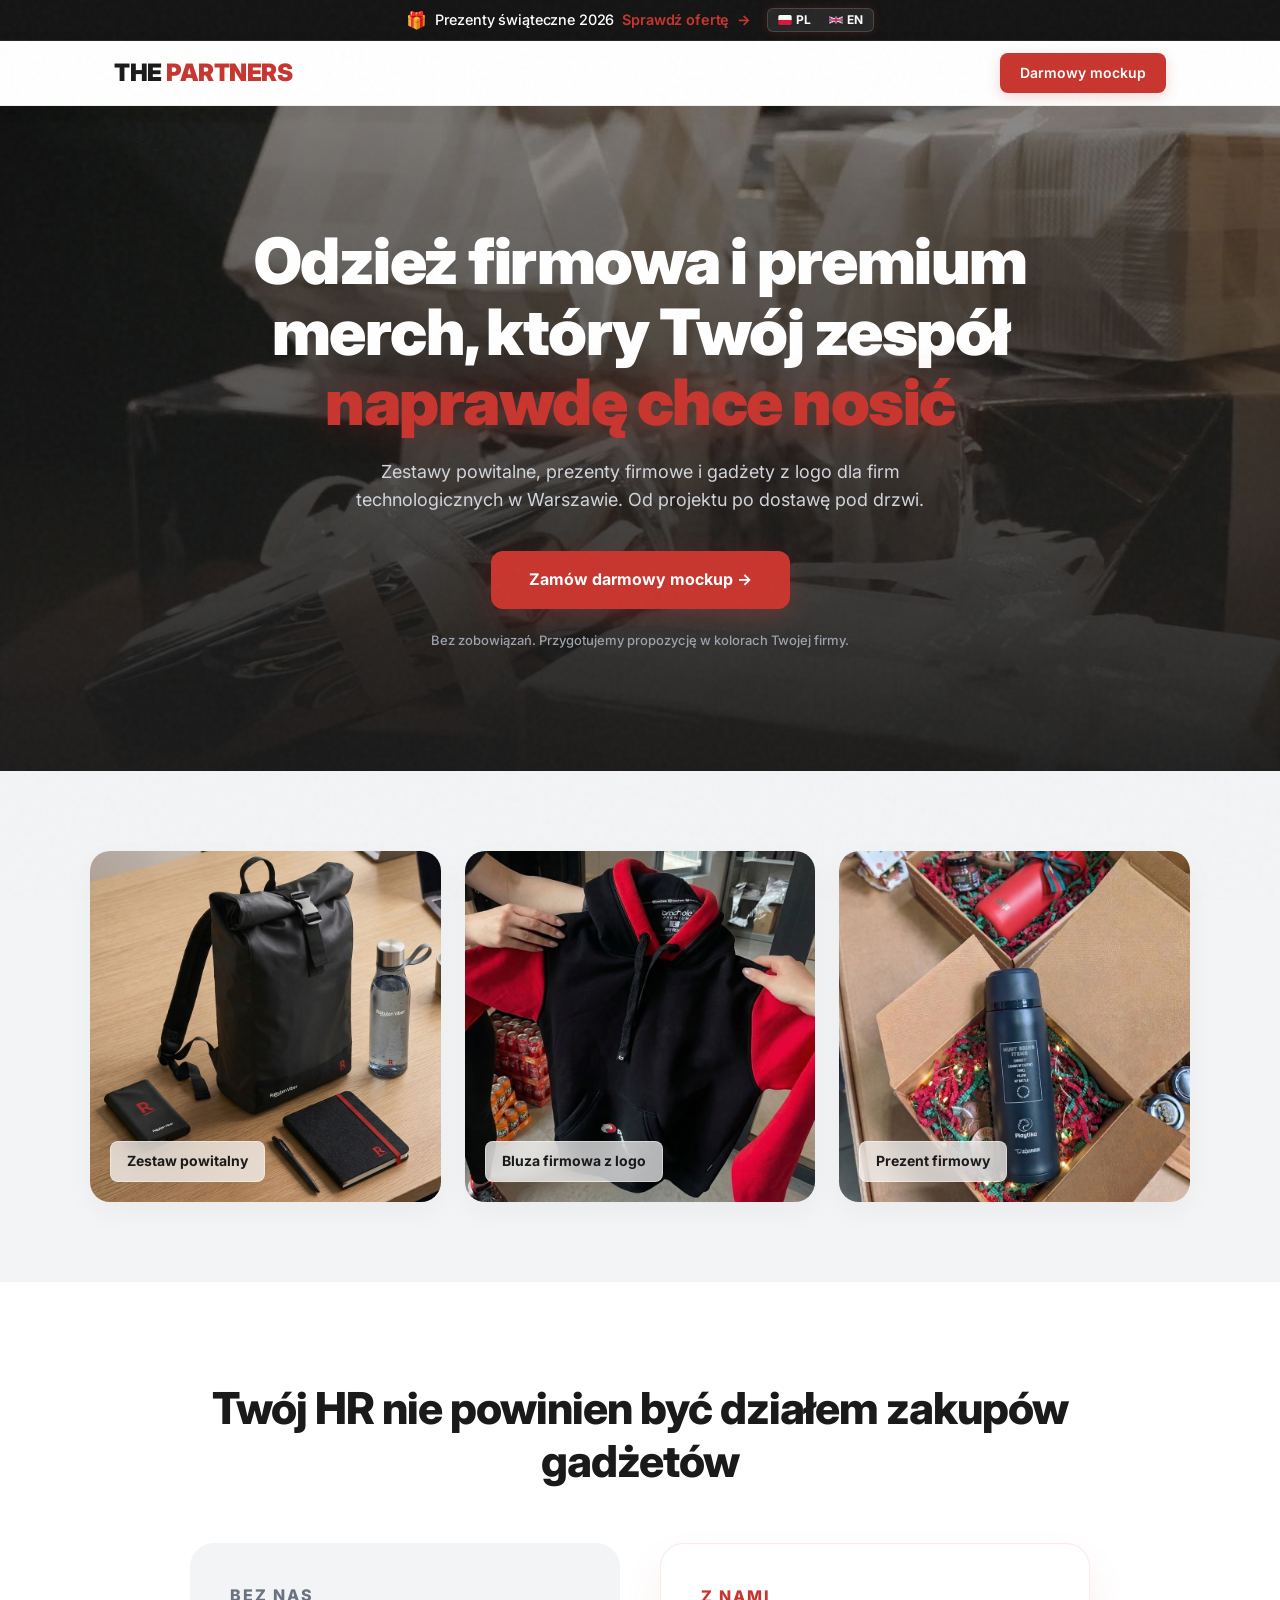
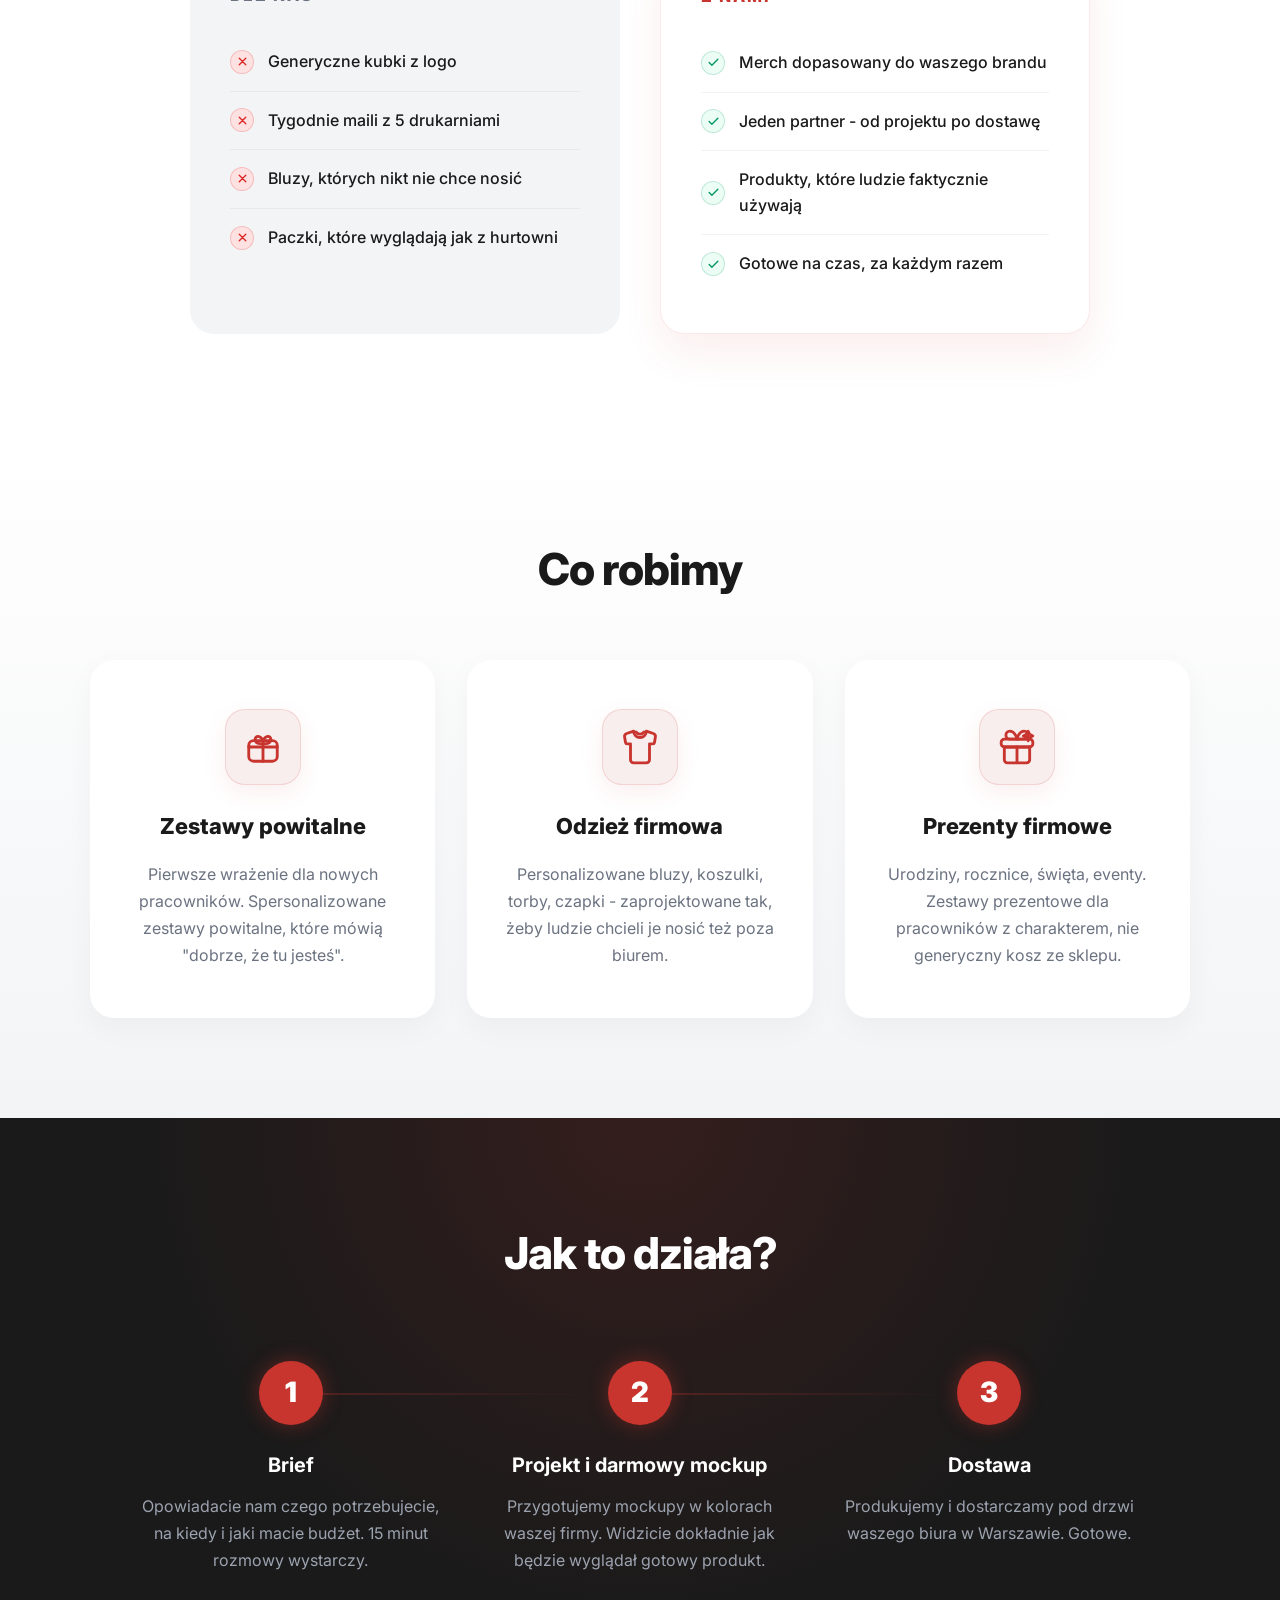
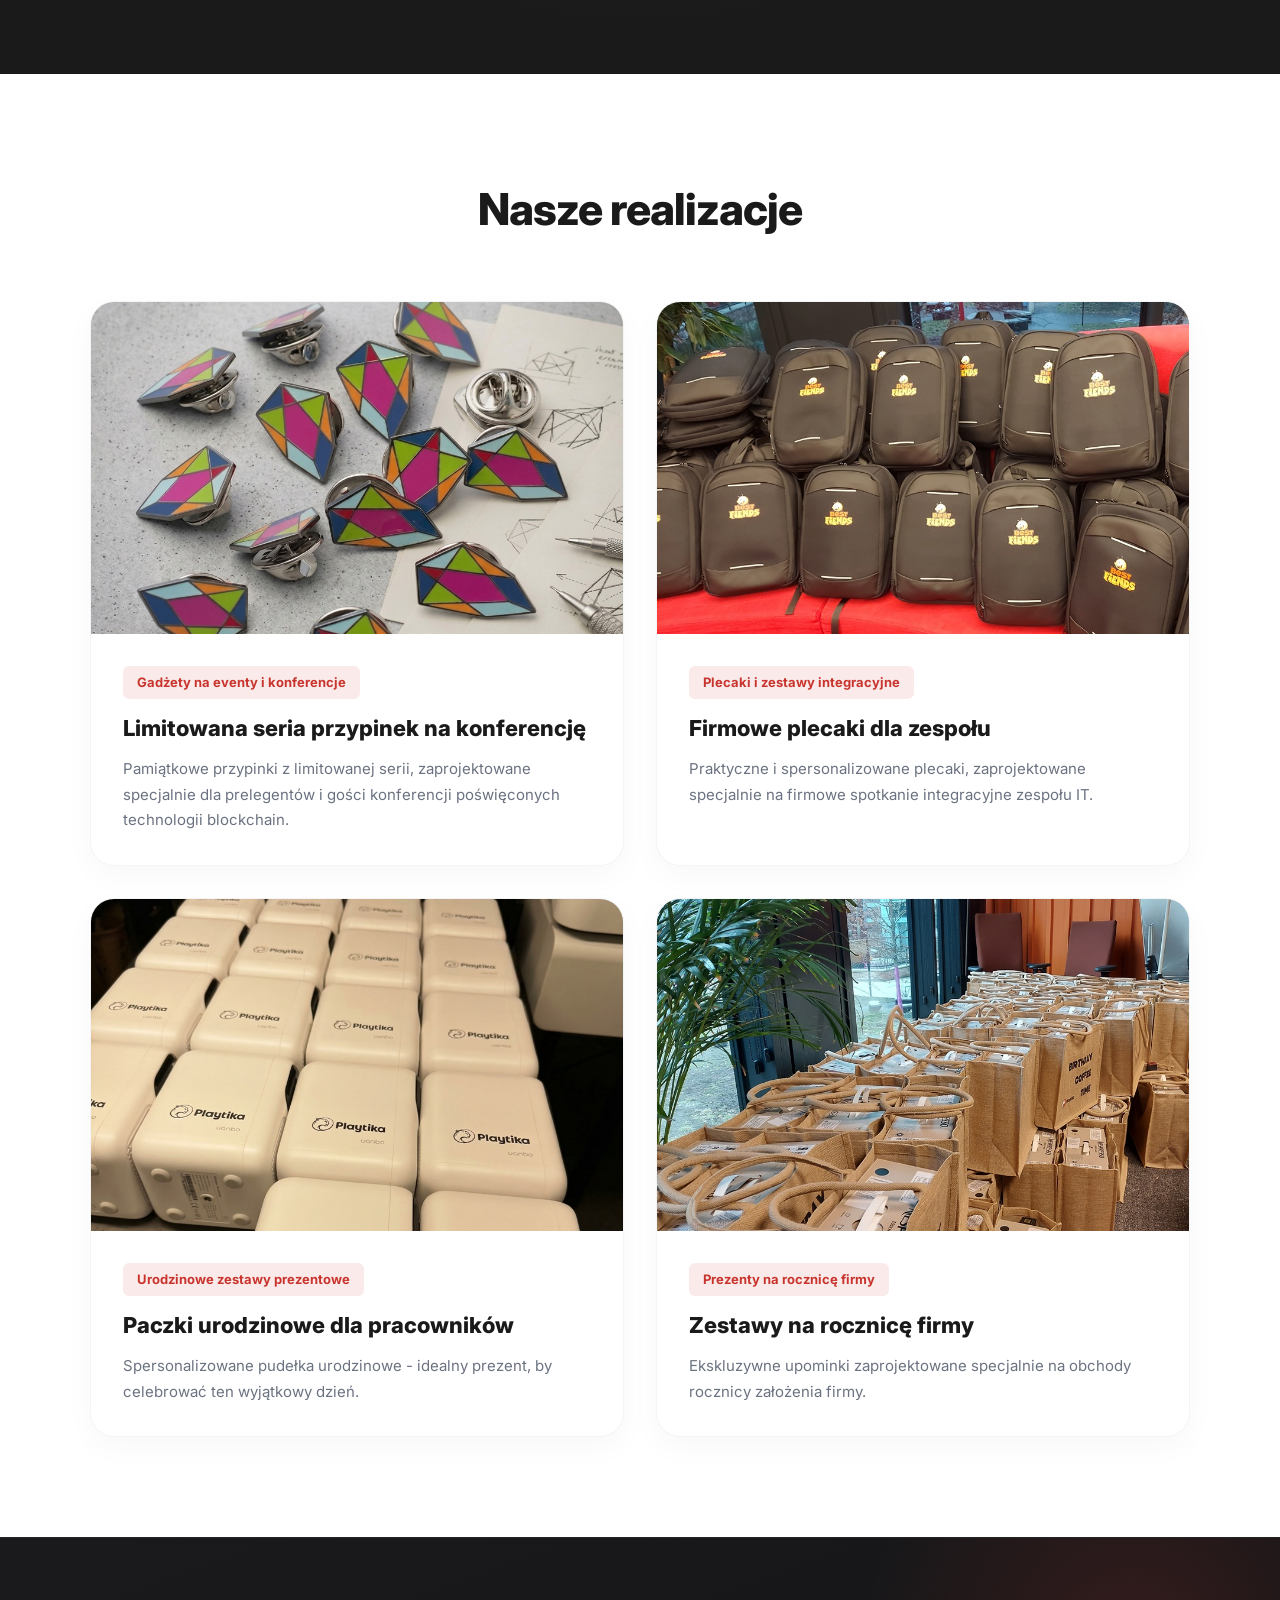
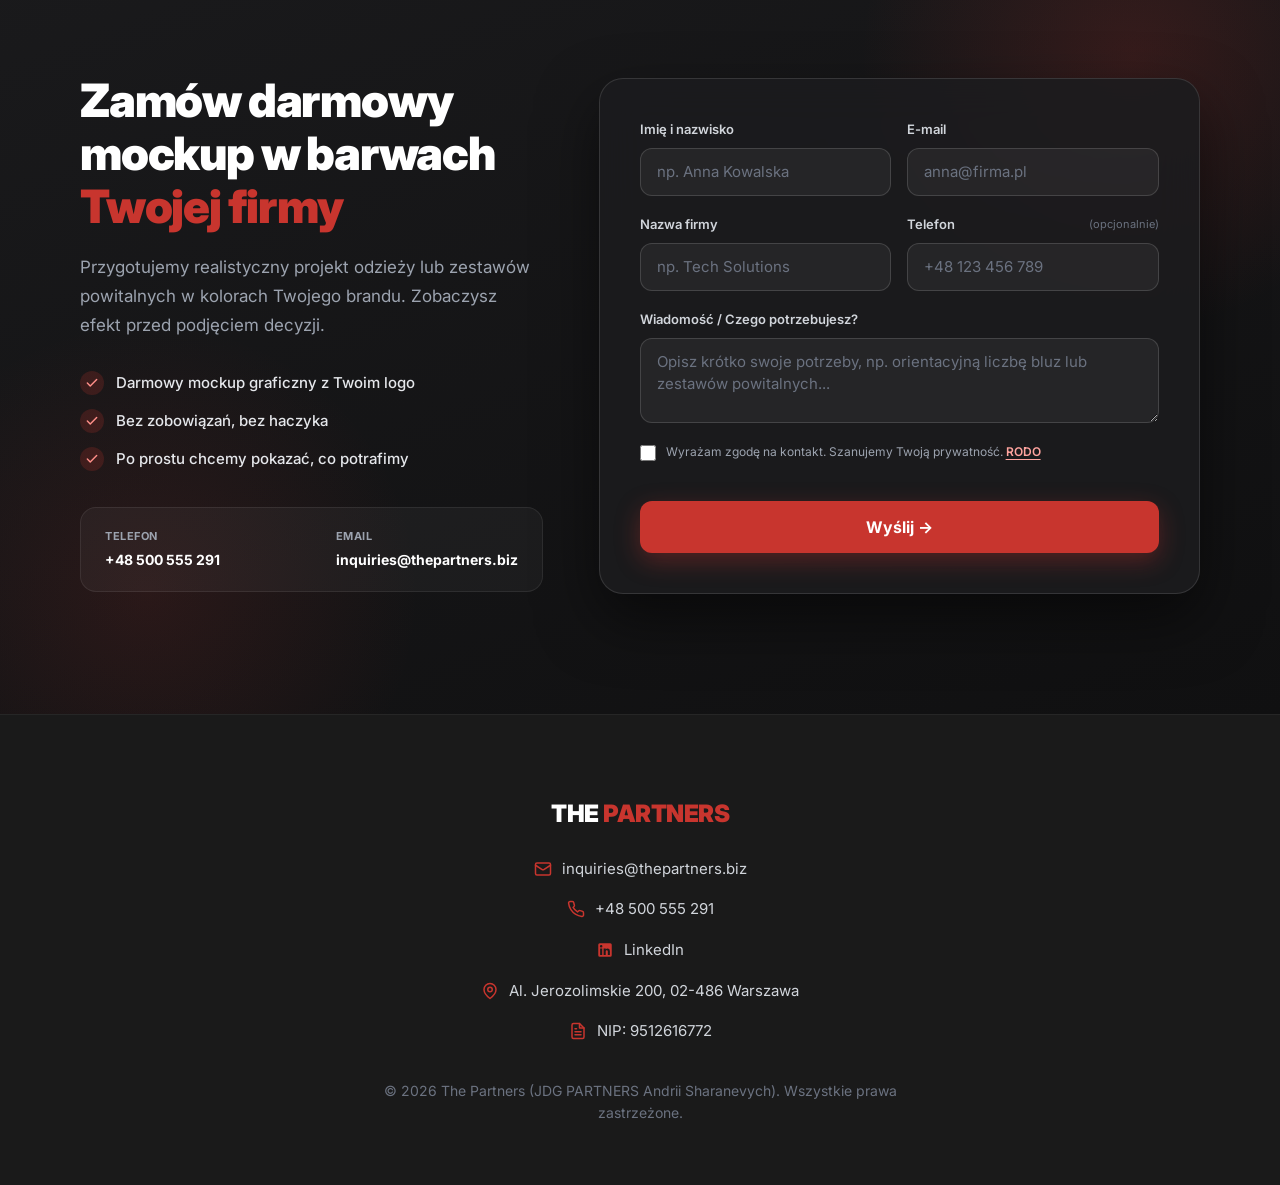
==== commit 8e645d73: "Text fixes" ====
--- a/index.html
+++ b/index.html
@@ -1556,7 +1556,7 @@
                             <path d="m19 2 1 2 2 1-2 1-1 2-1-2-2-1 2-1z"></path>
                         </svg>
                     </div>
-                    <h3>Prezenty Firmowe</h3>
+                    <h3>Prezenty firmowe</h3>
                     <p>Urodziny, rocznice, święta, eventy. Zestawy prezentowe dla pracowników z charakterem, nie
                         generyczny kosz ze sklepu.</p>
                 </div>
@@ -1729,8 +1729,7 @@
                     </div>
 
                     <div class="form-group">
-                        <label for="contact-message" class="form-label">Wiadomość / Czego potrzebujesz? <span
-                                class="optional">(opcjonalnie)</span></label>
+                        <label for="contact-message" class="form-label">Wiadomość / Czego potrzebujesz?</label>
                         <textarea id="contact-message" name="message" class="form-textarea"
                             placeholder="Opisz krótko swoje potrzeby, np. orientacyjną liczbę bluz lub zestawów powitalnych..."></textarea>
                     </div>
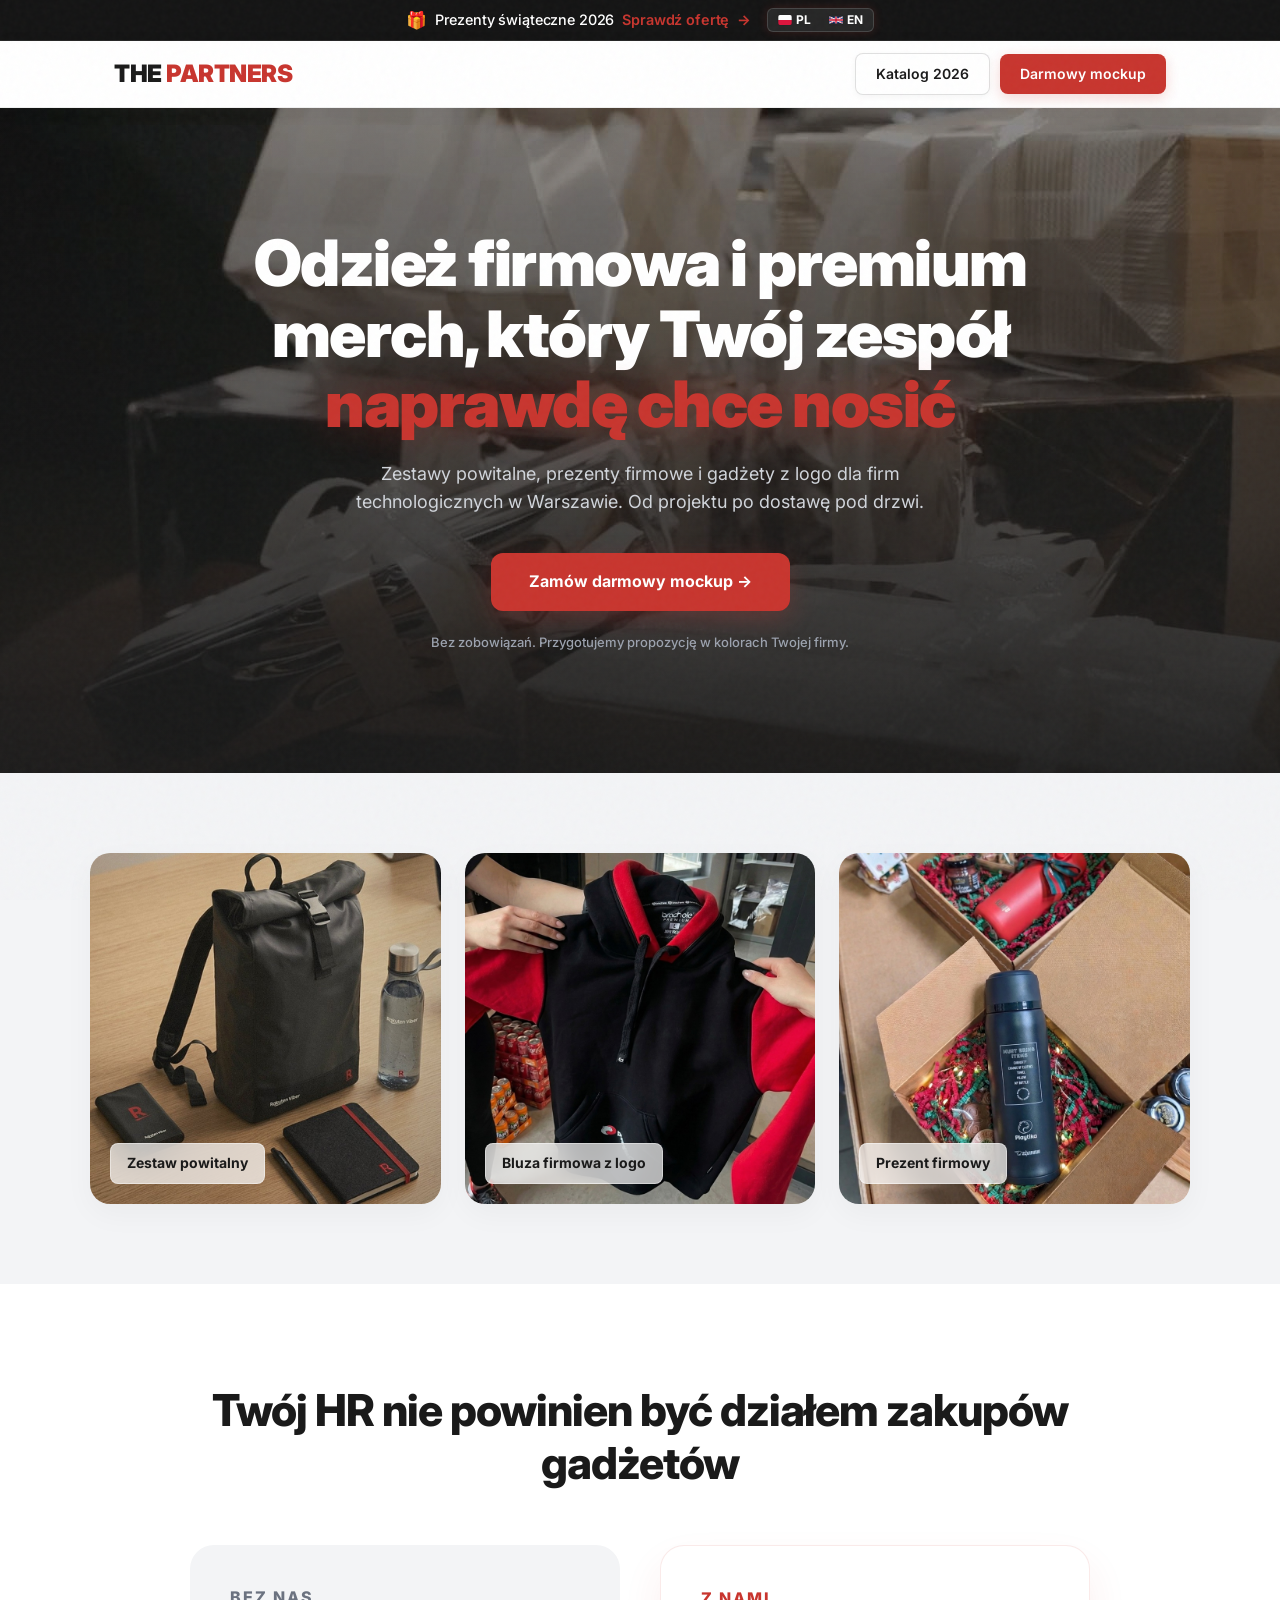
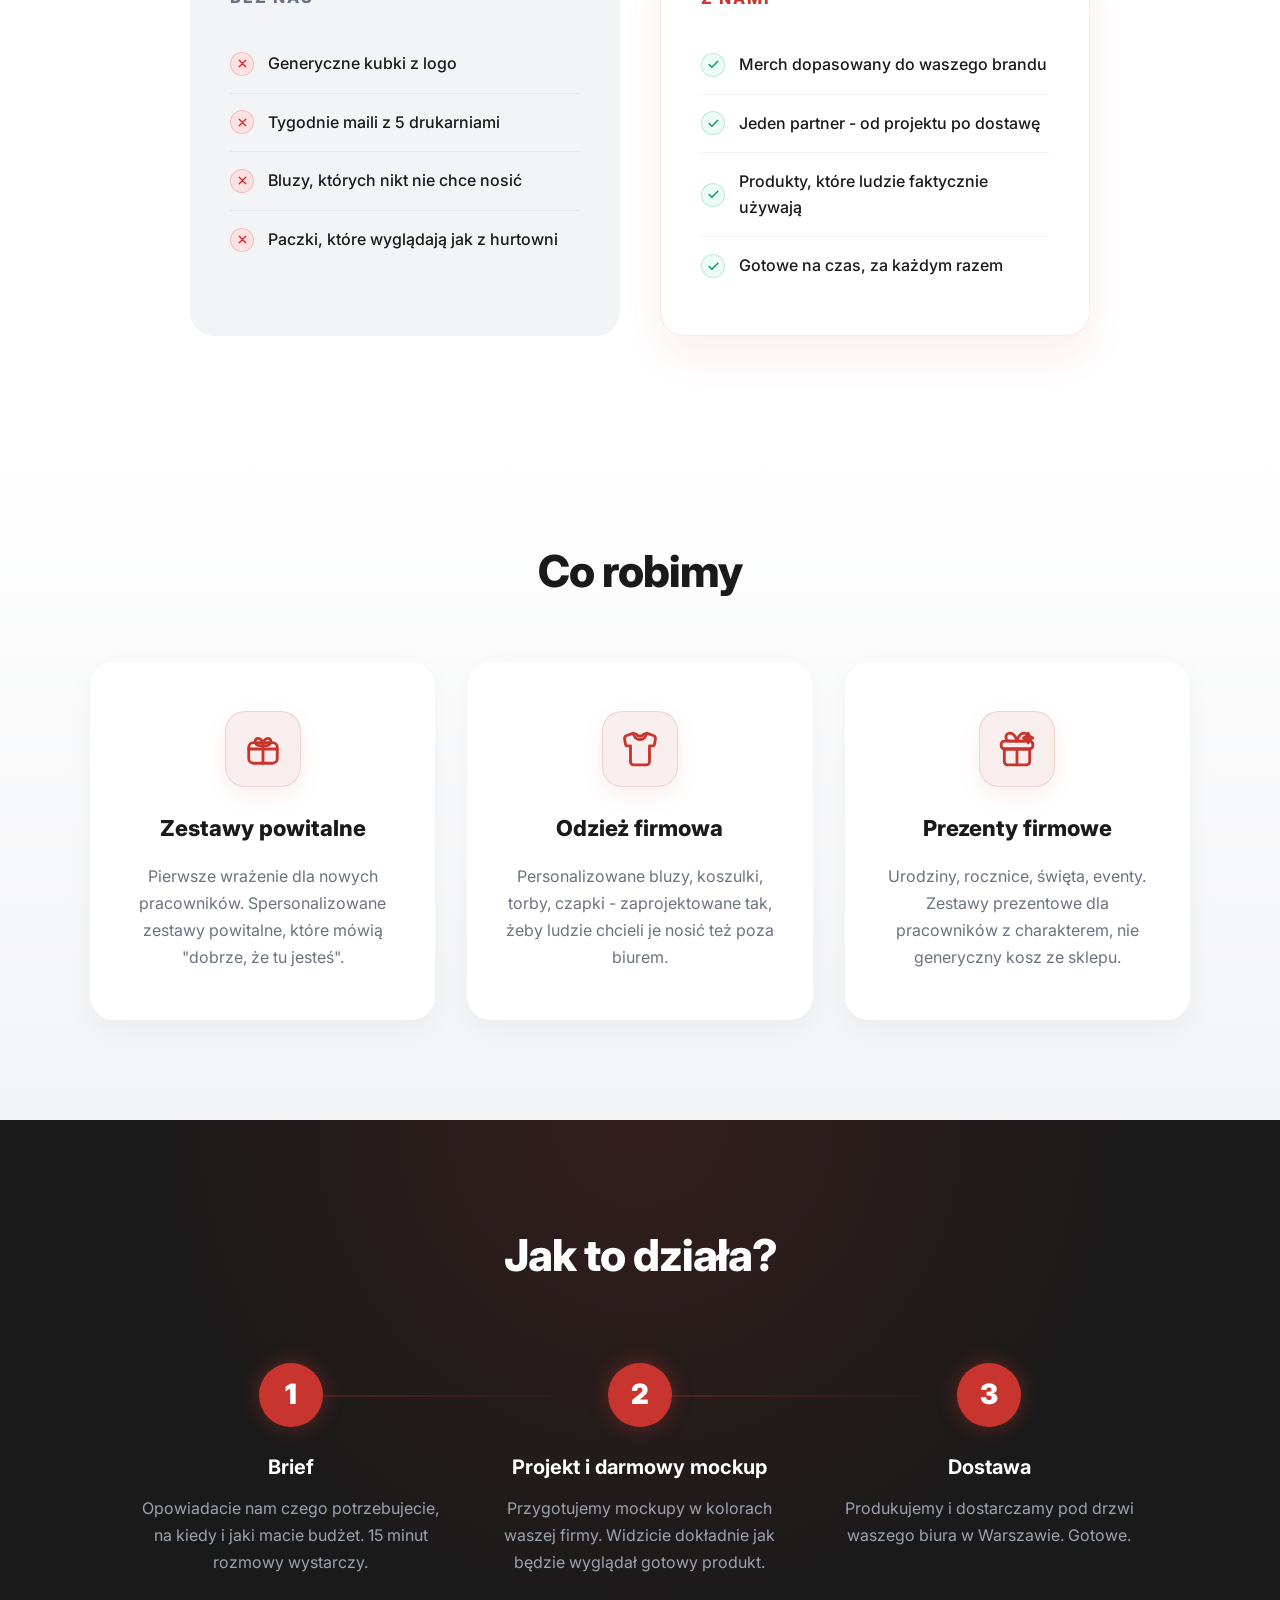
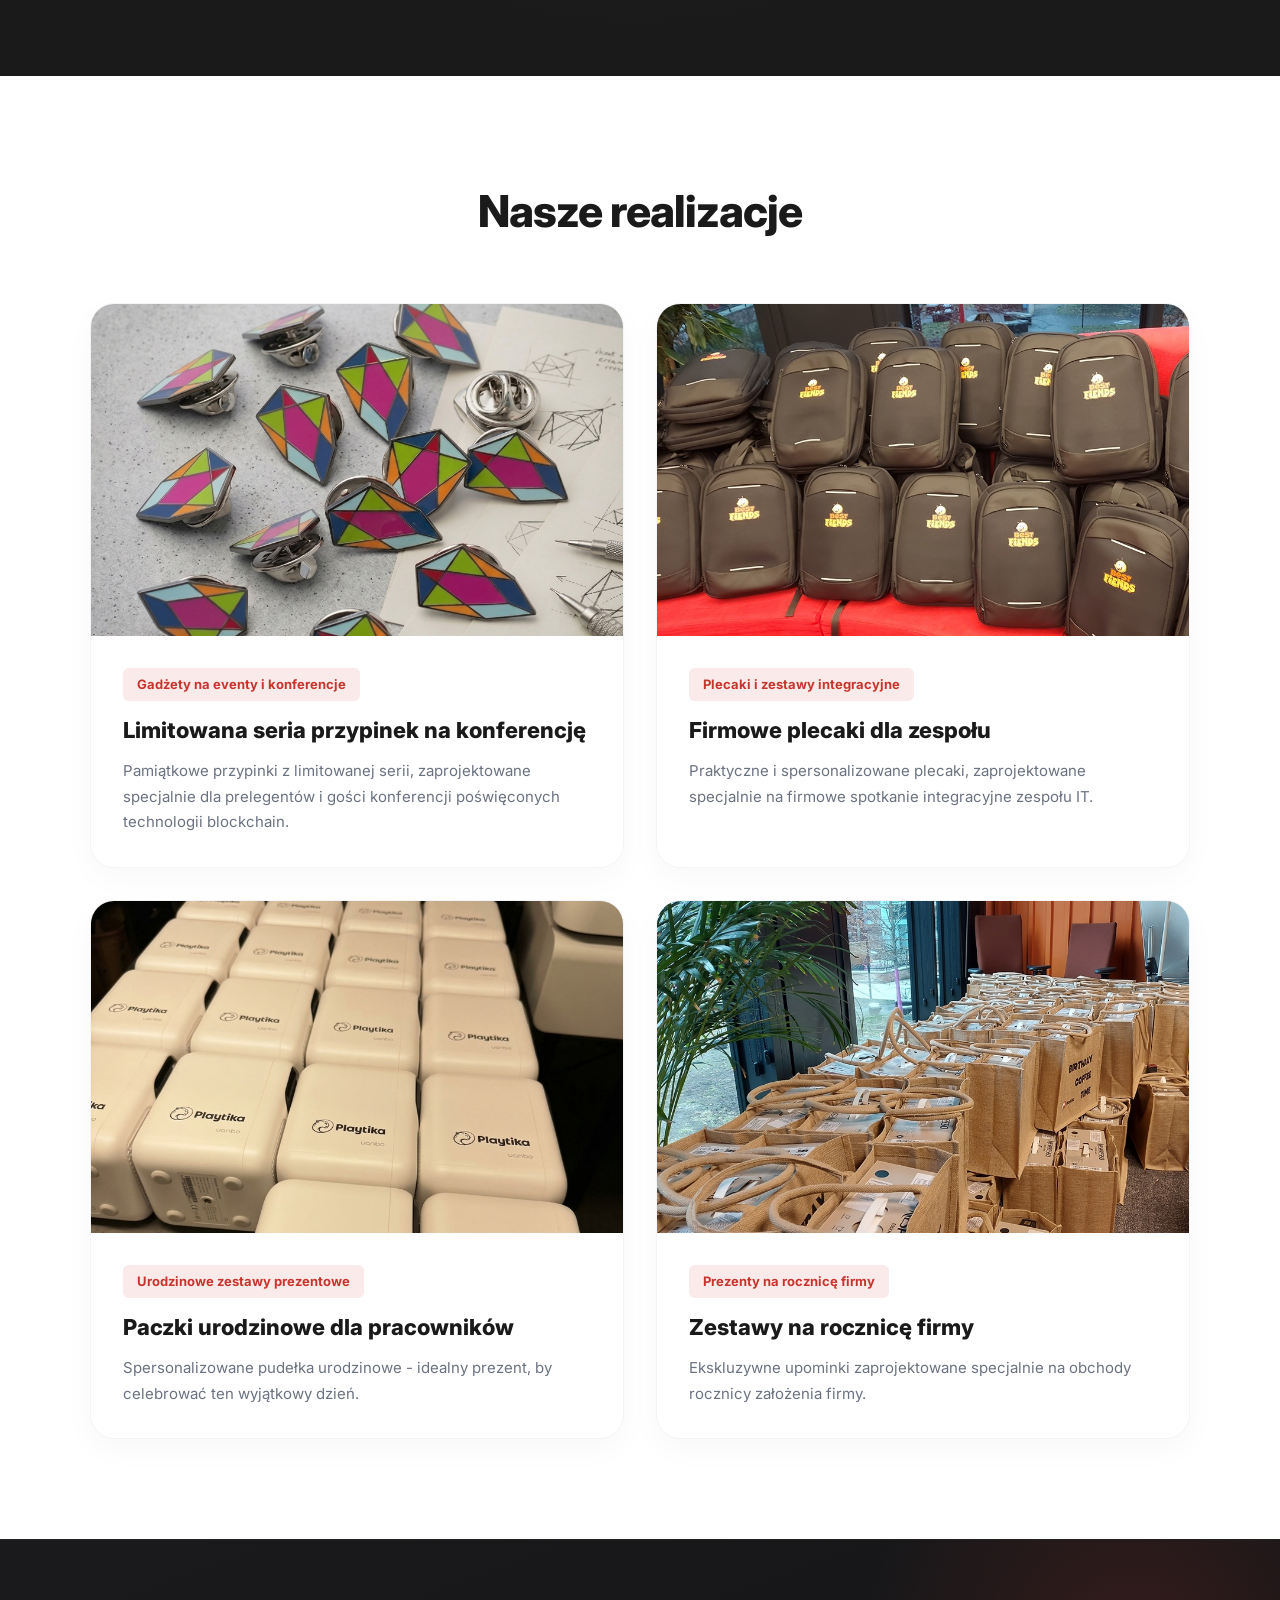
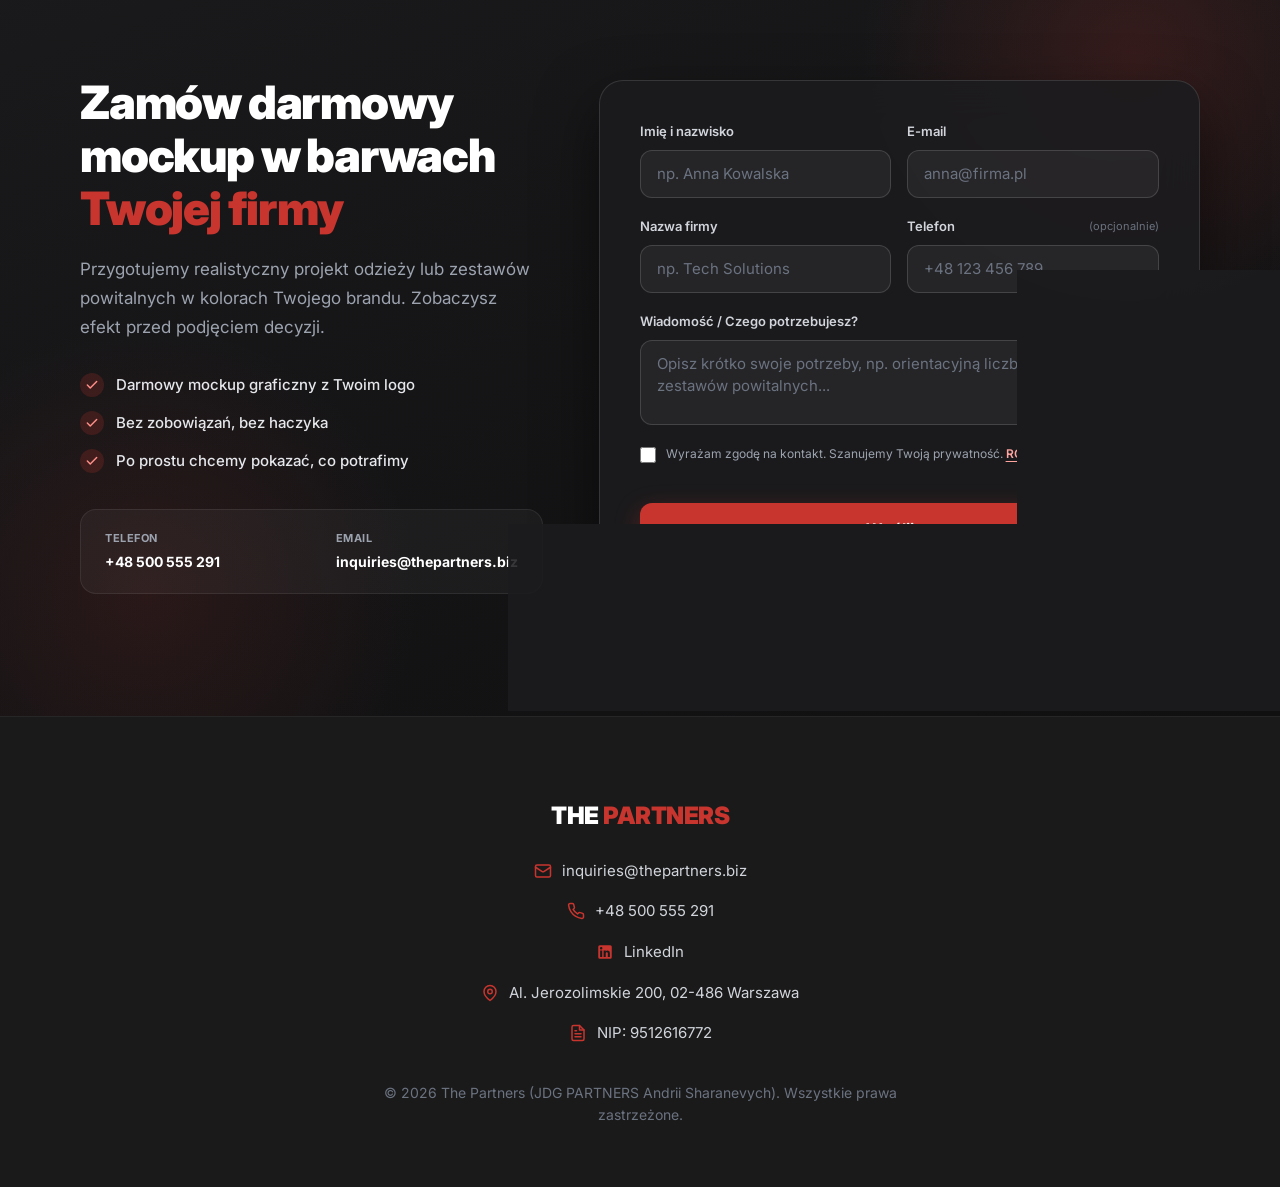
==== commit 394eb2c2: "updated nav for index.html" ====
--- a/index.html
+++ b/index.html
@@ -241,6 +241,32 @@
             background: var(--red-dark);
             transform: translateY(-2px);
             box-shadow: 0 6px 20px rgba(200, 53, 46, 0.35);
+        }
+
+        .nav-actions {
+            display: flex;
+            align-items: center;
+            gap: 10px;
+        }
+
+        .nav-cta--outline {
+            background: var(--white);
+            color: var(--dark);
+            border: 1px solid rgba(0, 0, 0, 0.12);
+            box-shadow: 0 2px 6px rgba(0, 0, 0, 0.04);
+        }
+
+        .nav-cta--outline:hover {
+            background: var(--gray-light);
+            color: var(--dark);
+            transform: translateY(-2px);
+            box-shadow: 0 4px 12px rgba(0, 0, 0, 0.08);
+        }
+
+        @media (max-width: 768px) {
+            .nav-actions {
+                gap: 6px;
+            }
         }
 
         /* HERO - CINEMATIC VIDEO BACKGROUND */
@@ -1379,7 +1405,10 @@
         <nav>
             <div class="nav-inner">
                 <div class="nav-logo">THE <span>PARTNERS</span></div>
-                <a href="#kontakt" class="nav-cta">Darmowy mockup</a>
+                <div class="nav-actions">
+                    <a href="katalog-2026.html" class="nav-cta nav-cta--outline">Katalog 2026</a>
+                    <a href="#kontakt" class="nav-cta">Darmowy mockup</a>
+                </div>
             </div>
         </nav>
     </header>
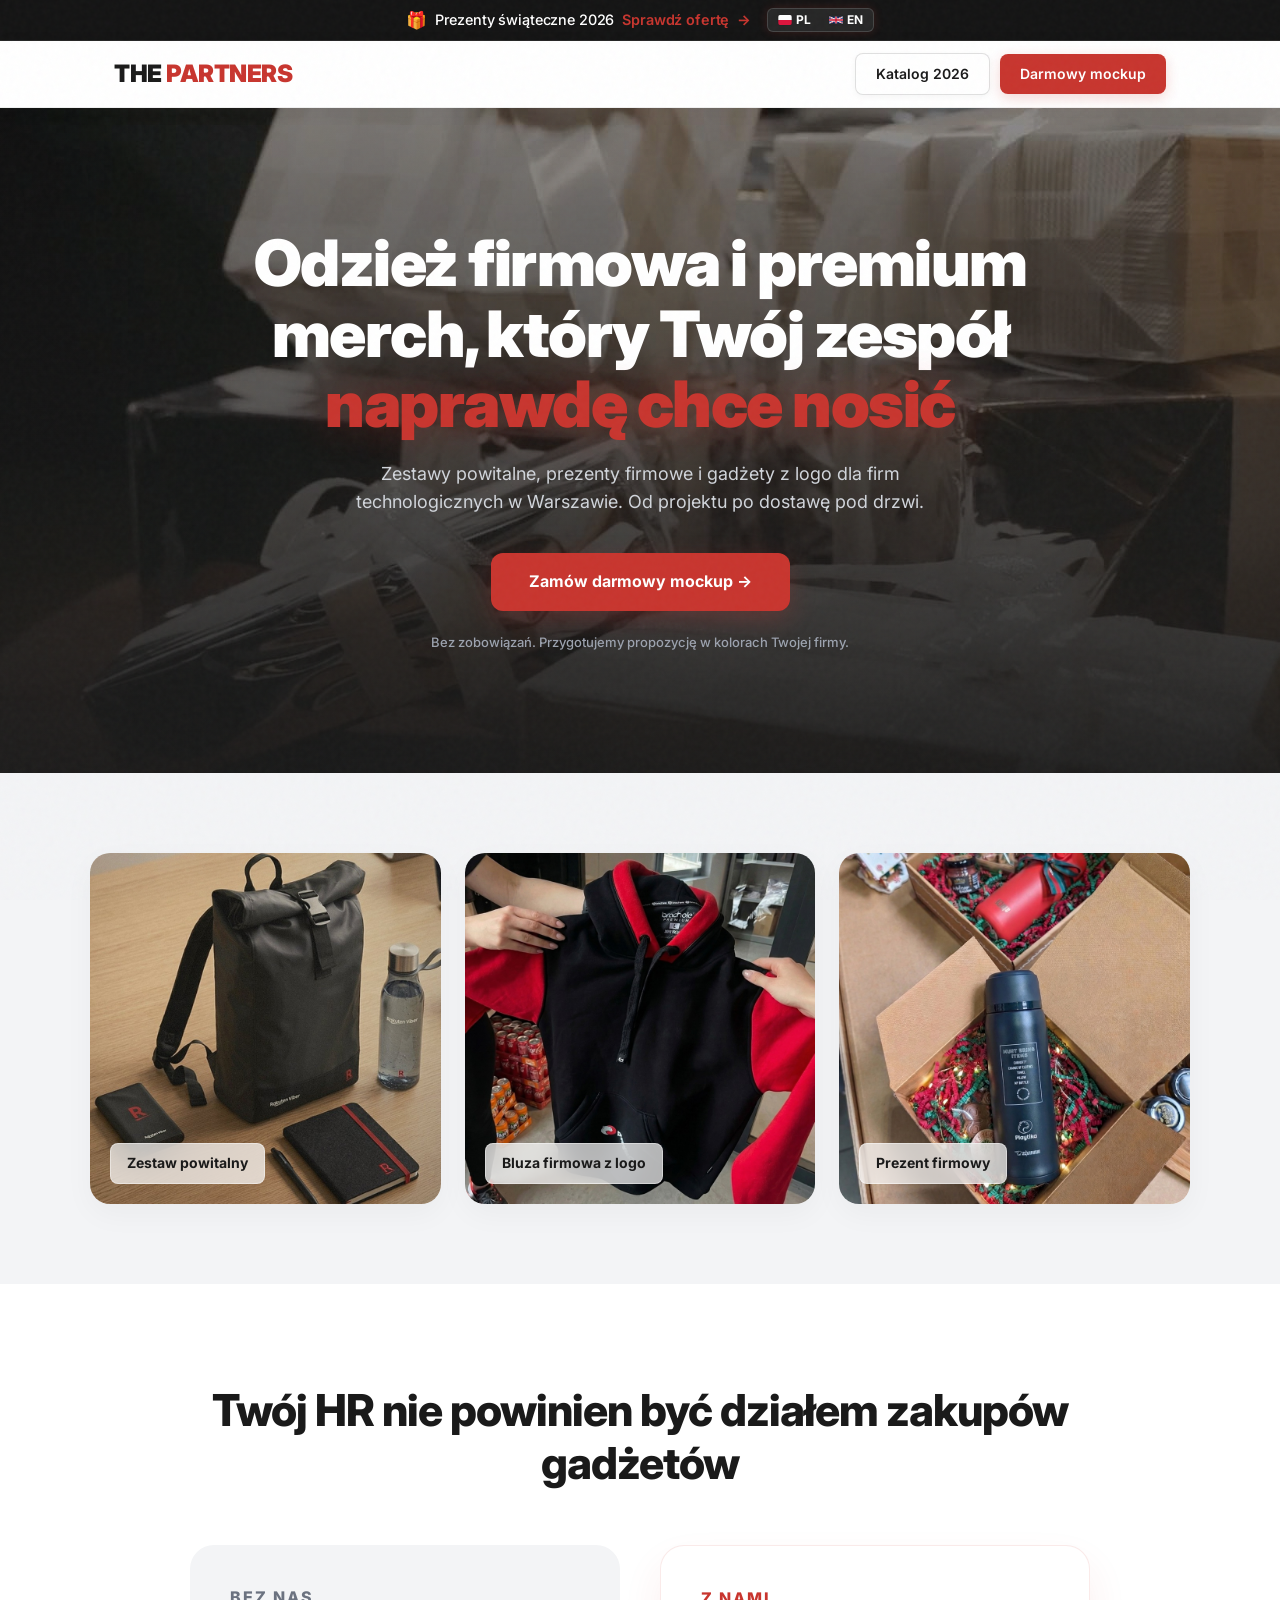
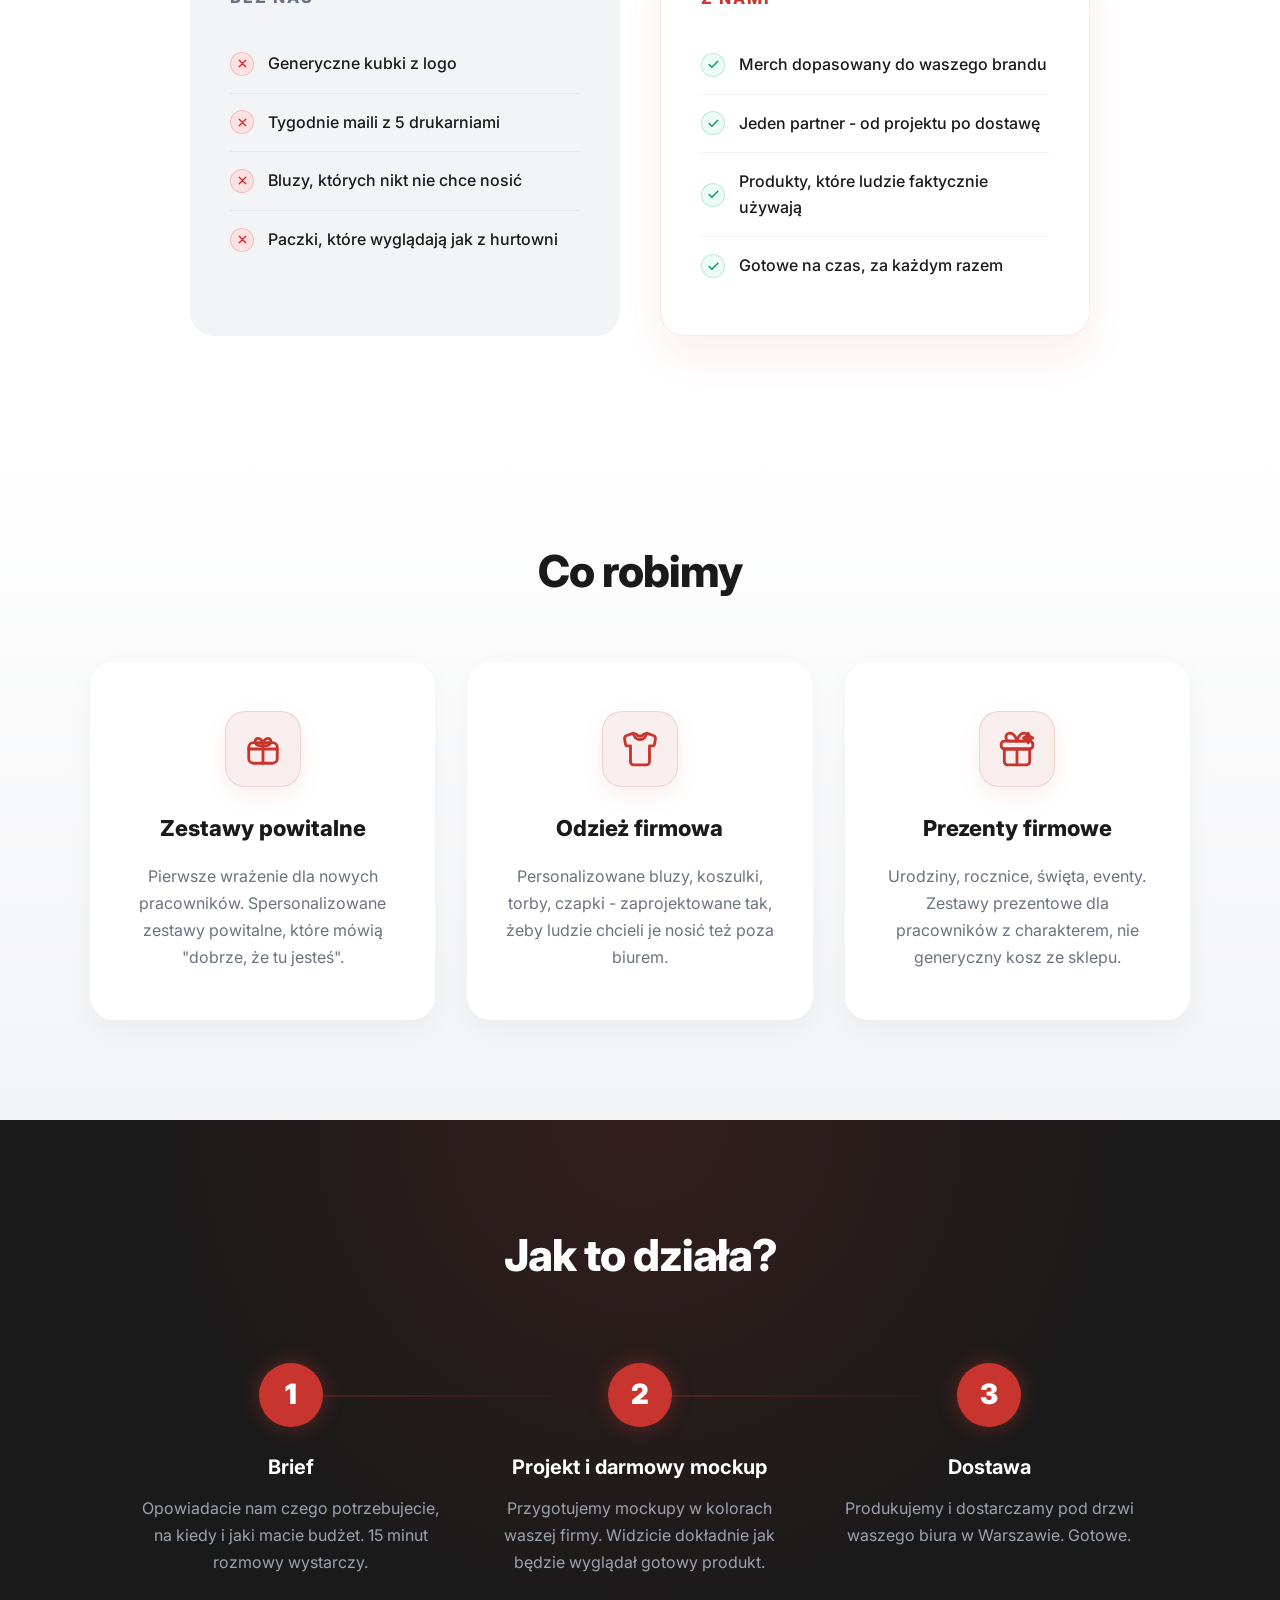
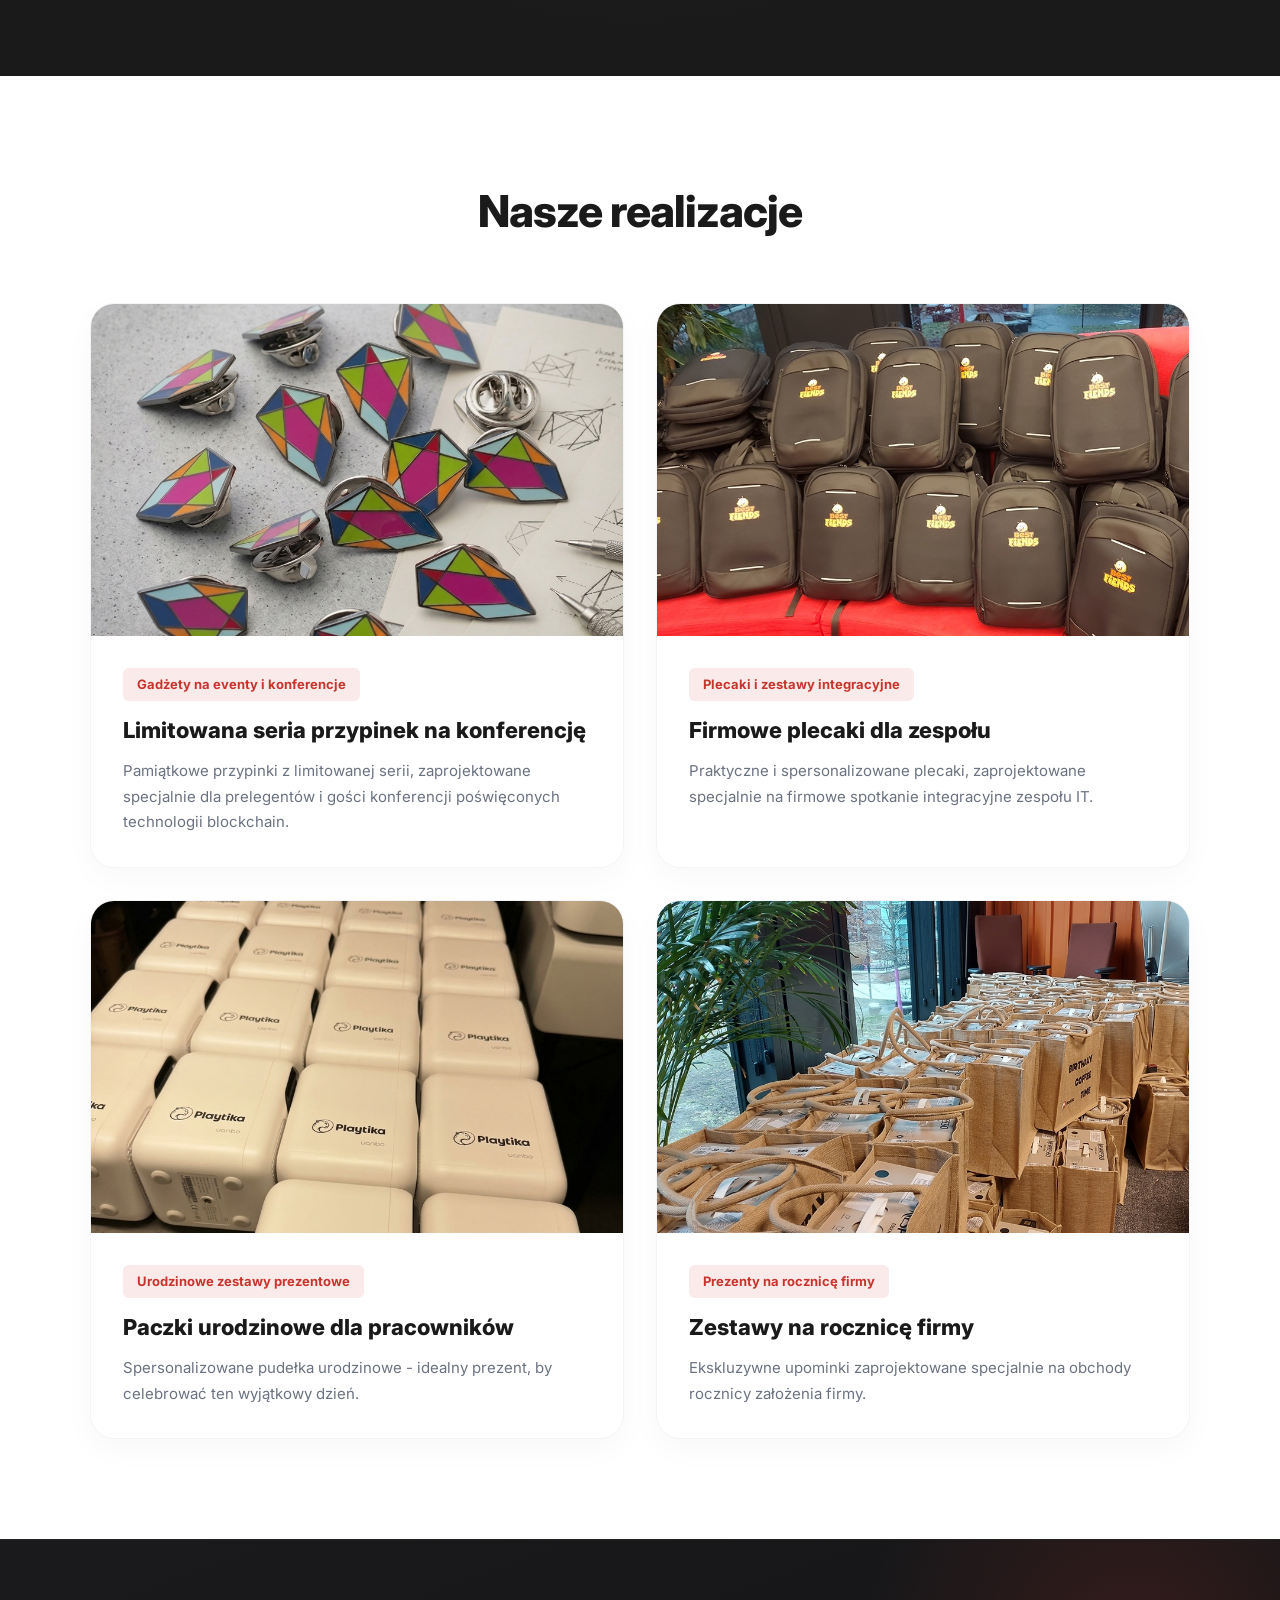
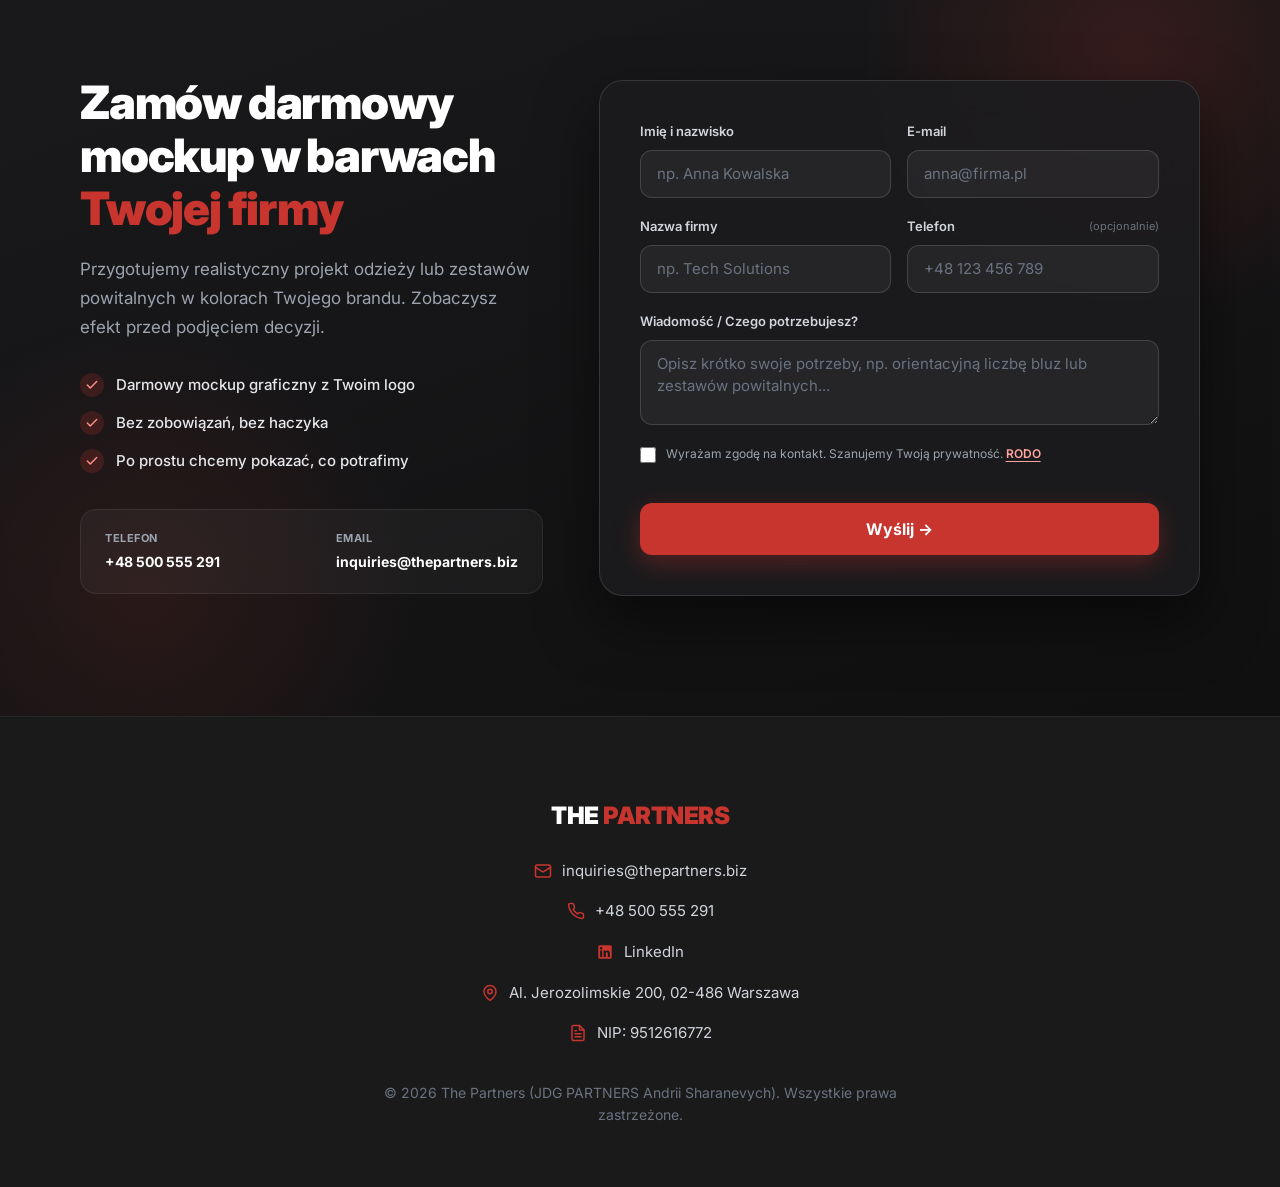
==== commit 0e3ae7da: "update index" ====
--- a/index.html
+++ b/index.html
@@ -1406,7 +1406,7 @@
             <div class="nav-inner">
                 <div class="nav-logo">THE <span>PARTNERS</span></div>
                 <div class="nav-actions">
-                    <a href="katalog-2026.html" class="nav-cta nav-cta--outline">Katalog 2026</a>
+                    <a href="thepartners-katalog-2026.html" class="nav-cta nav-cta--outline">Katalog 2026</a>
                     <a href="#kontakt" class="nav-cta">Darmowy mockup</a>
                 </div>
             </div>
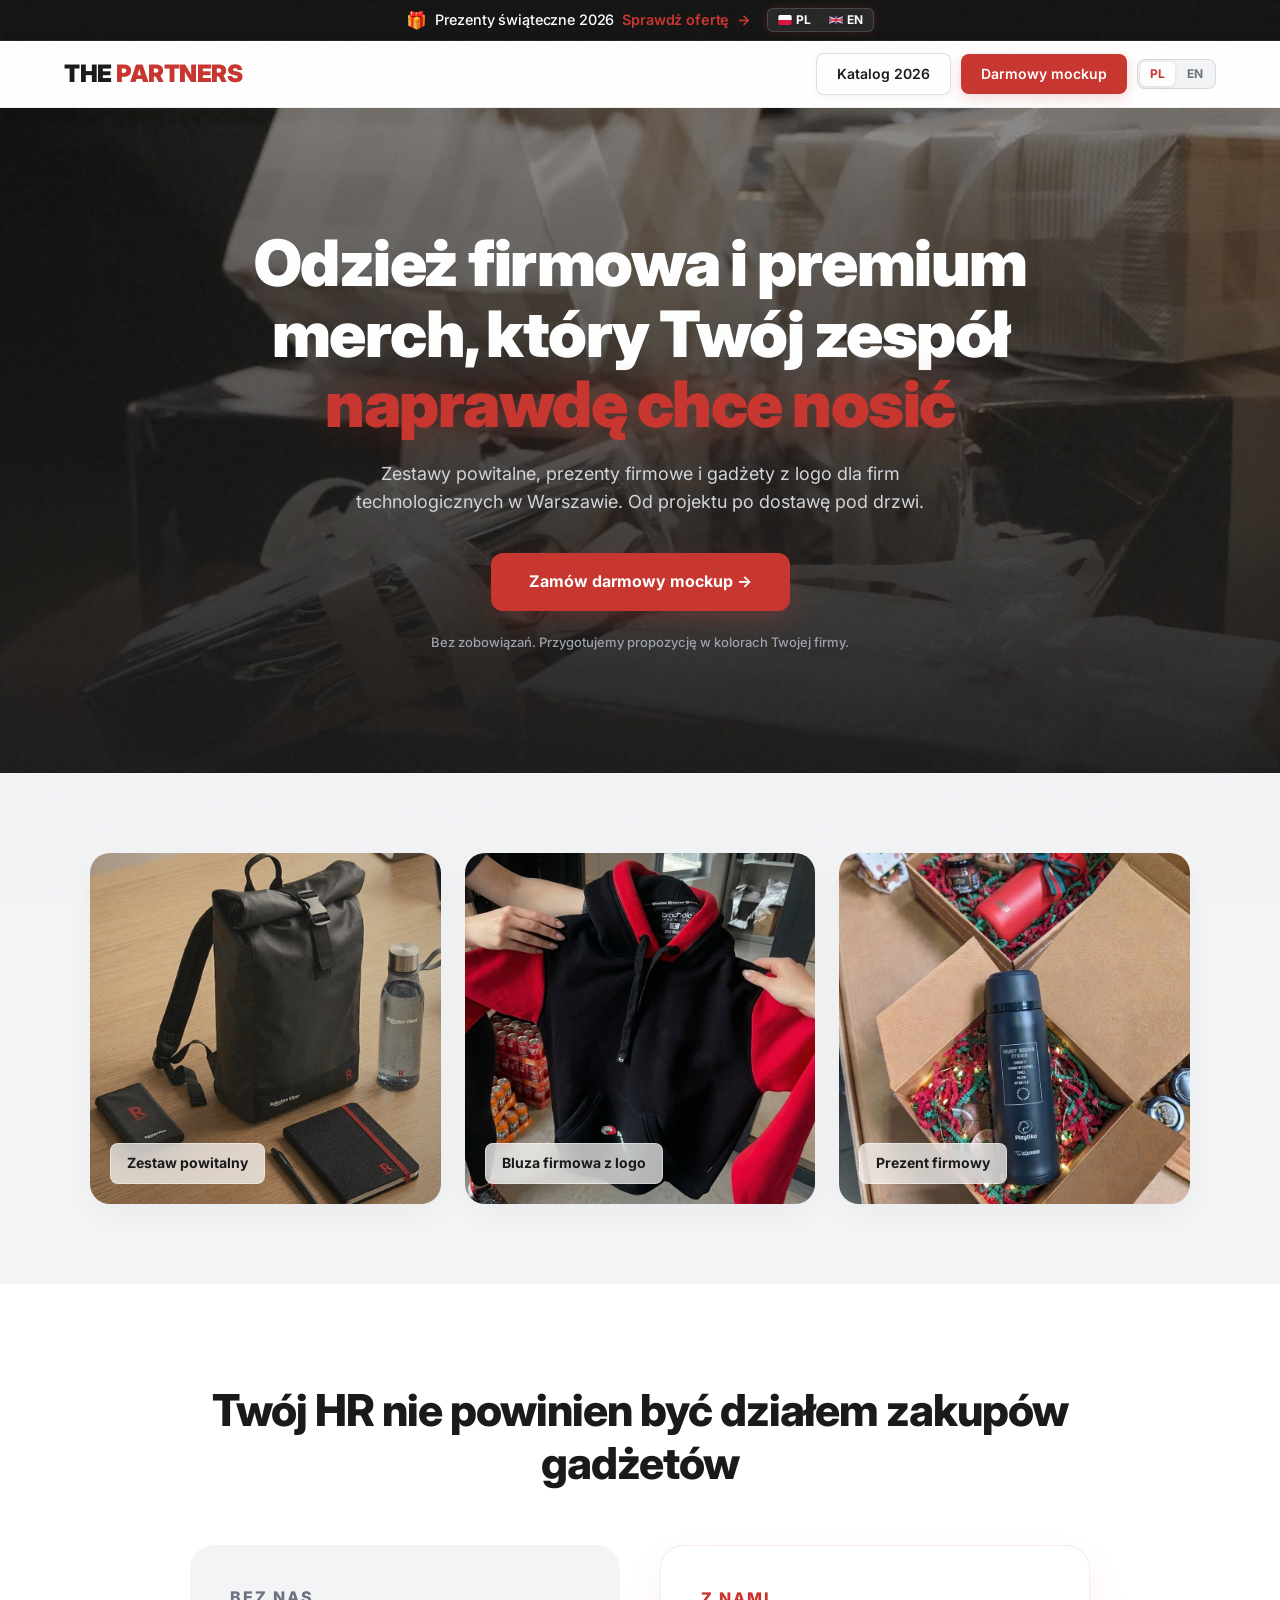
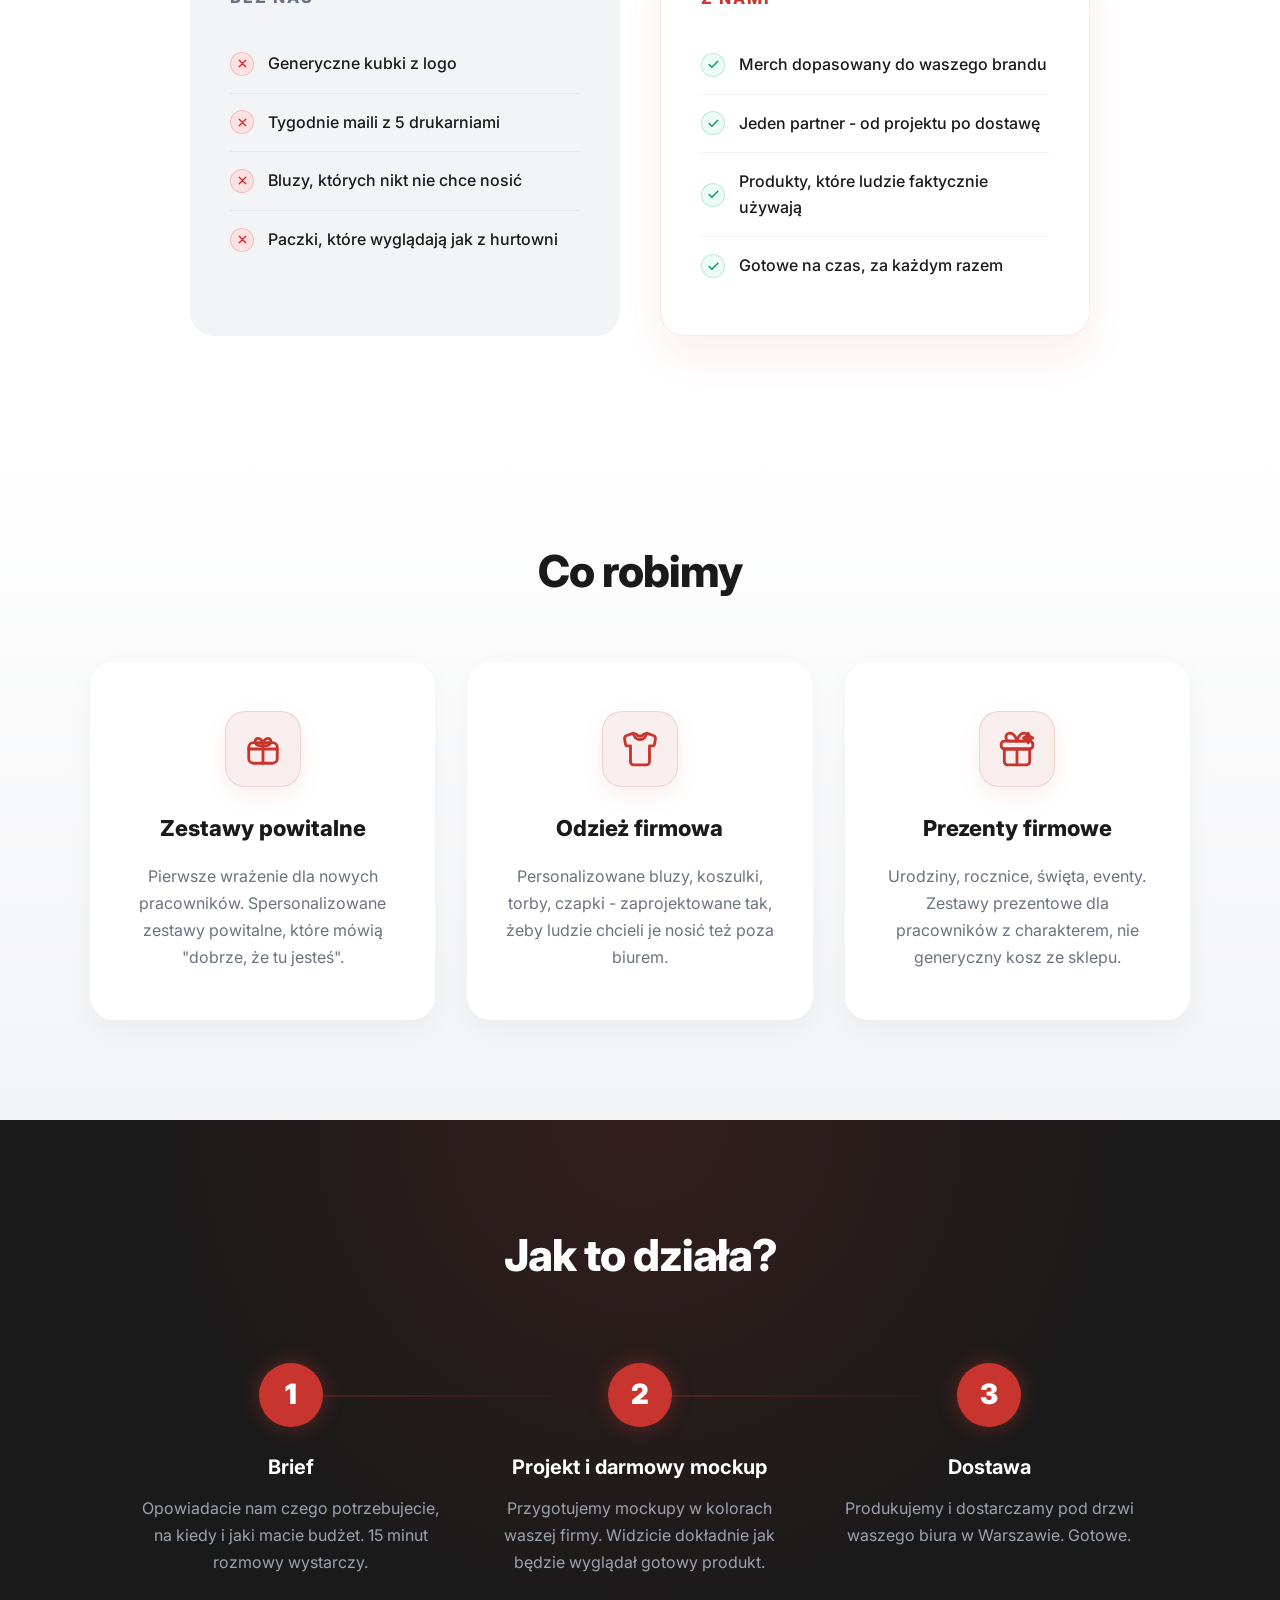
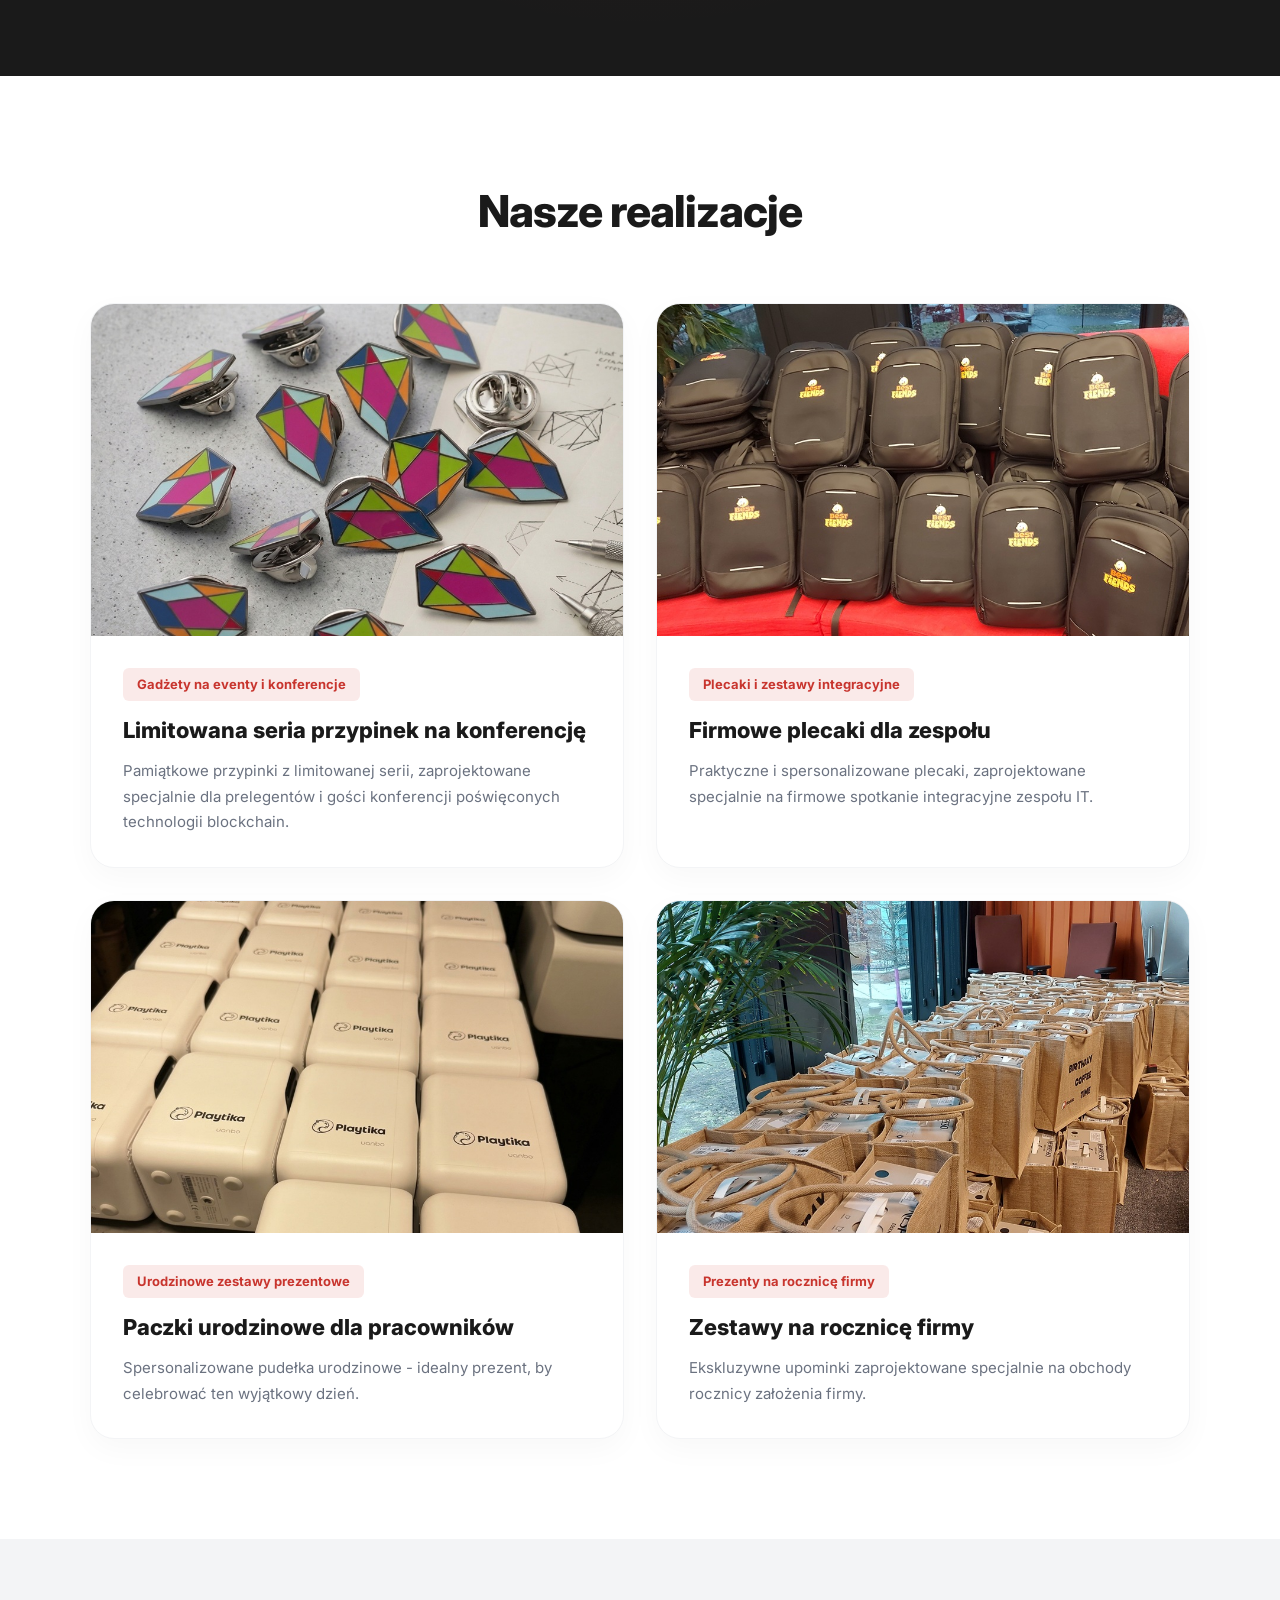
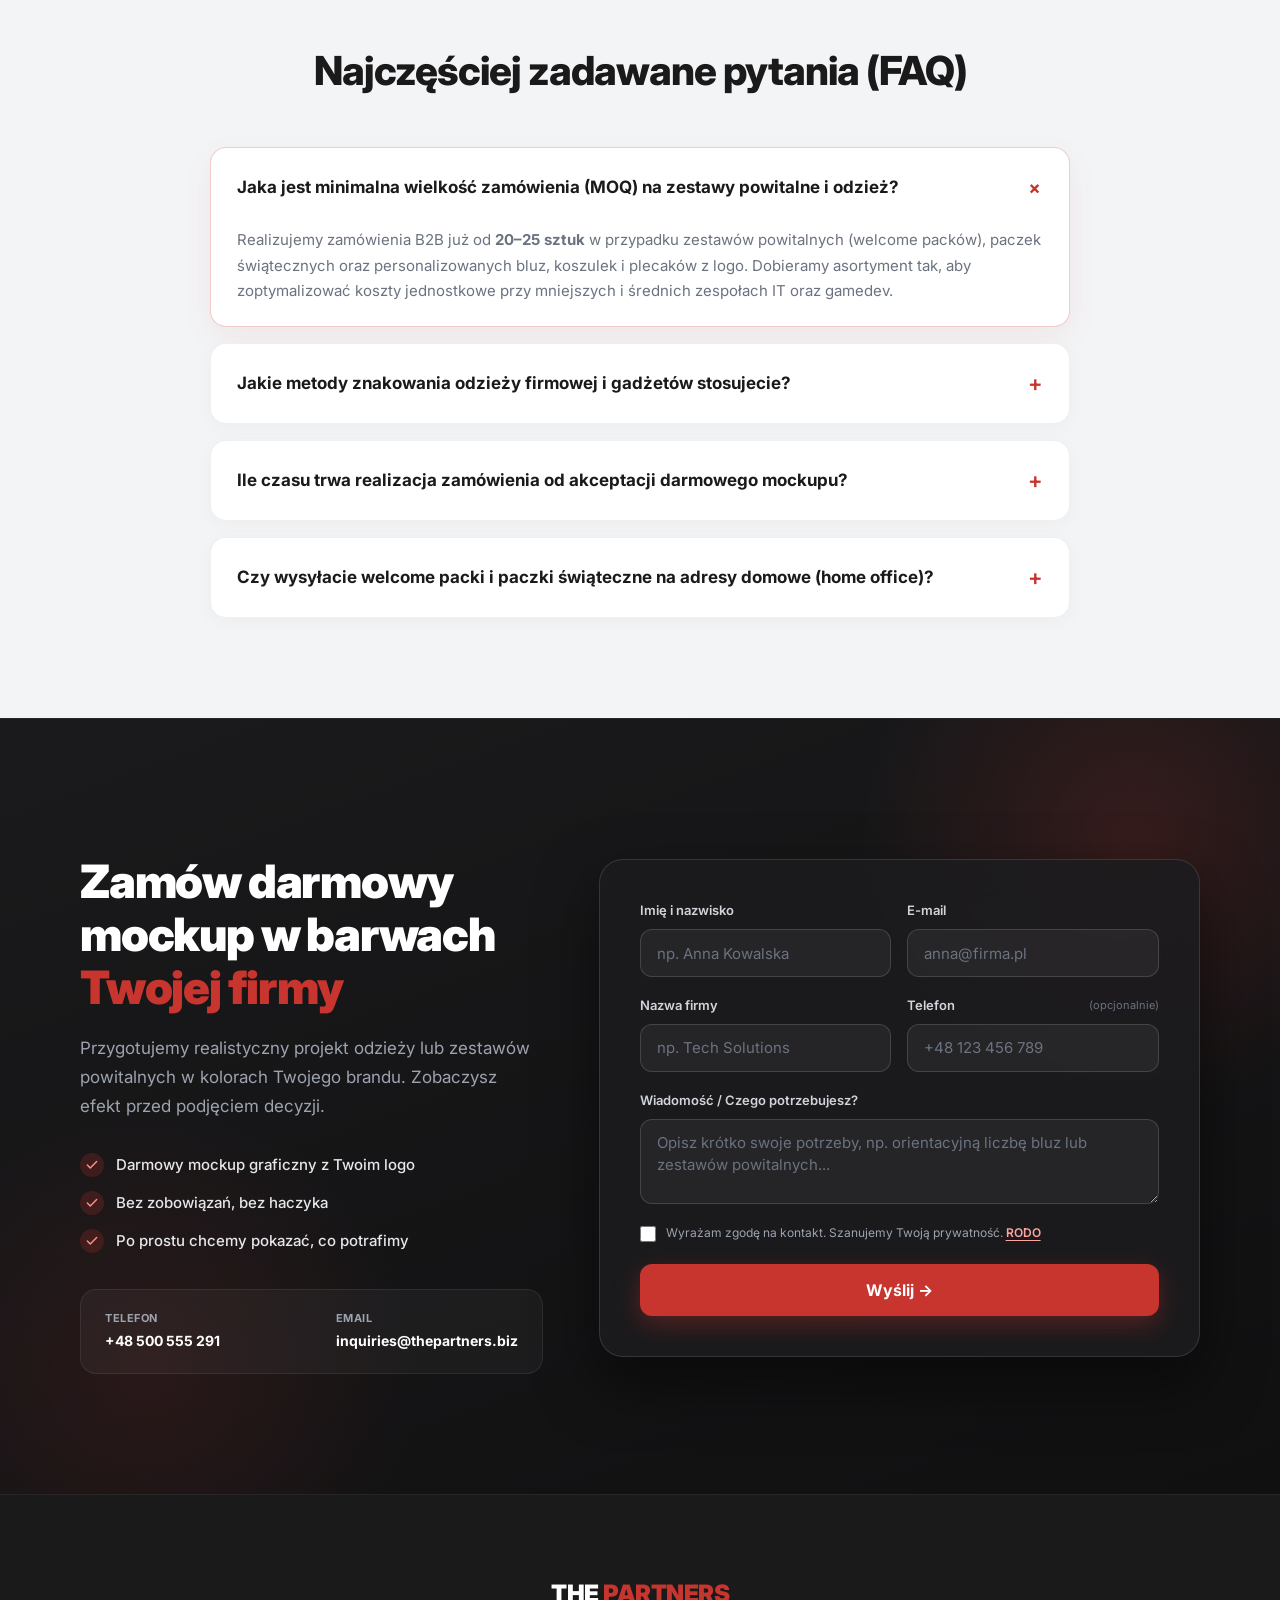
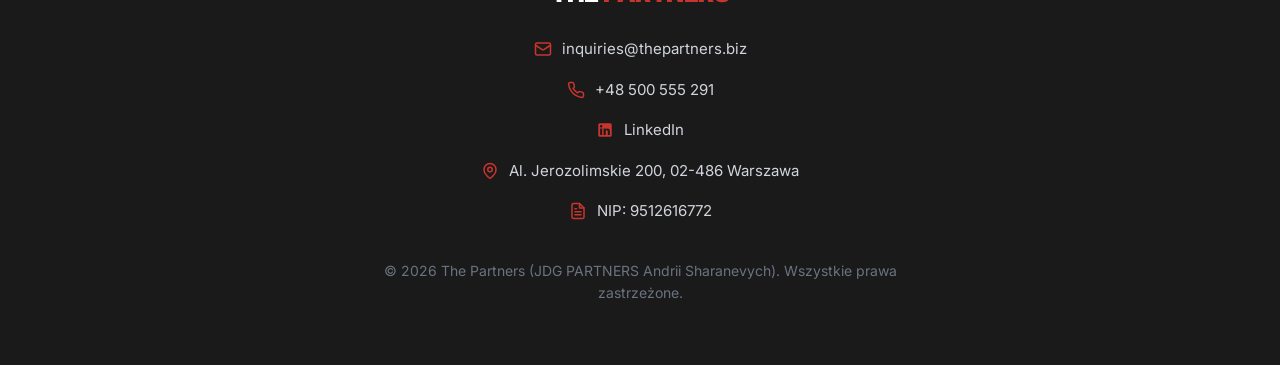
==== commit 201bcf33: "SEO improvements" ====
--- a/index.html
+++ b/index.html
@@ -1,2030 +1,879 @@
-<!DOCTYPE html>
-<html lang="pl">
-
-<head>
-    <link rel="icon" href="/favicon.svg" type="image/svg+xml">
-    <meta charset="UTF-8">
-    <meta name="description"
-        content="Personalizowana odzież firmowa, zestawy powitalne i gadżety dla firm IT. Od projektu po dostawę do biura w Warszawie. Zamów darmowy mockup z logo!">
-    <meta name="viewport" content="width=device-width, initial-scale=1.0">
-    <title>Welcome Packi, Odzież i Merch Firmowy Warszawa | The Partners</title>
-    <script type="application/ld+json">
-    {
-      "@context": "https://schema.org",
-      "@type": "LocalBusiness",
-      "name": "The Partners",
-      "description": "Zestawy powitalne, merch i prezenty firmowe dla firm technologicznych.",
-      "address": {
-        "@type": "PostalAddress",
-        "addressLocality": "Warszawa",
-        "addressCountry": "PL"
-      },
-      "telephone": "+48 500 555 291",
-      "email": "inquiries@thepartners.biz"
-    }
-    </script>
-    <link rel="preconnect" href="https://fonts.googleapis.com">
-    <link href="https://fonts.googleapis.com/css2?family=Inter:wght@400;500;600;700;800;900&display=swap"
-        rel="stylesheet">
-    <style>
-        * {
-            margin: 0;
-            padding: 0;
-            box-sizing: border-box;
-        }
-
-        :root {
-            --red: #C8352E;
-            --red-dark: #A12B25;
-            --red-light: #F9EEEE;
-            --dark: #1A1A1A;
-            --gray: #6B7280;
-            --gray-light: #F3F4F6;
-            --white: #FFFFFF;
-            --banner-bg: #141414;
-            --banner-text: #ffffff;
-            --banner-accent: #c8352e;
-            --banner-accent-hover: #a12b25;
-            --banner-border: rgba(255, 255, 255, 0.15);
-        }
-
-        body {
-            font-family: 'Inter', -apple-system, BlinkMacSystemFont, sans-serif;
-            color: var(--dark);
-            line-height: 1.6;
-            -webkit-font-smoothing: antialiased;
-            overflow-x: hidden;
-            position: relative;
-        }
-
-        /* PREMIUM NOISE TEXTURE OVERLAY */
-        body::after {
-            content: "";
-            position: fixed;
-            top: 0;
-            left: 0;
-            width: 100vw;
-            height: 100vh;
-            background-image: url("data:image/svg+xml,%3Csvg viewBox='0 0 200 200' xmlns='http://www.w3.org/2000/svg'%3E%3Cfilter id='noiseFilter'%3E%3CfeTurbulence type='fractalNoise' baseFrequency='0.8' numOctaves='3' stitchTiles='stitch'/%3E%3C/filter%3E%3Crect width='100%25' height='100%25' filter='url(%23noiseFilter)'/%3E%3C/svg%3E");
-            opacity: 0.03;
-            pointer-events: none;
-            z-index: 9999;
-        }
-
-        /* GLOBAL ANIMATIONS */
-        .reveal {
-            opacity: 0;
-            transform: translateY(30px);
-            transition: all 0.8s cubic-bezier(0.16, 1, 0.3, 1);
-        }
-
-        .reveal.active {
-            opacity: 1;
-            transform: translateY(0);
-        }
-
-        /* UNIFIED STICKY HEADER */
-        .site-header {
-            position: sticky;
-            top: 0;
-            left: 0;
-            width: 100%;
-            z-index: 1000;
-            transition: transform 0.3s cubic-bezier(0.16, 1, 0.3, 1);
-            will-change: transform;
-        }
-
-        .site-header--hidden {
-            transform: translateY(-100%);
-        }
-
-        /* HOLIDAY STICKY BAR */
-        .holiday-banner {
-            width: 100%;
-            background-color: var(--banner-bg);
-            border-bottom: 1px solid rgba(255, 255, 255, 0.08);
-            color: var(--banner-text);
-            box-shadow: 0 1px 4px rgba(0, 0, 0, 0.2);
-        }
-
-        .holiday-banner__container {
-            max-width: 1200px;
-            margin: 0 auto;
-            padding: 8px 24px;
-            display: flex;
-            align-items: center;
-            justify-content: center;
-            gap: 16px;
-        }
-
-        .holiday-banner__text {
-            display: inline-flex;
-            align-items: center;
-            gap: 8px;
-            font-size: 0.9rem;
-            font-weight: 500;
-            letter-spacing: -0.01em;
-            white-space: nowrap;
-        }
-
-        .holiday-banner__icon {
-            font-size: 1.05rem;
-            line-height: 1;
-        }
-
-        .holiday-banner__desc {
-            color: var(--banner-accent);
-            font-weight: 600;
-        }
-
-        .holiday-banner__arrow {
-            color: var(--banner-accent);
-            font-weight: bold;
-        }
-
-        /* COMPACT SPLIT BUTTONS PL / EN */
-        .holiday-banner__lang-group {
-            display: inline-flex;
-            align-items: center;
-            background: rgba(255, 255, 255, 0.08);
-            border: 1px solid var(--banner-border);
-            border-radius: 6px;
-            padding: 2px;
-            gap: 2px;
-            flex-shrink: 0;
-            box-shadow: 0 0 10px rgba(200, 53, 46, 0.2);
-        }
-
-        .holiday-banner__lang-btn {
-            display: inline-flex;
-            align-items: center;
-            justify-content: center;
-            gap: 4px;
-            padding: 3px 8px;
-            border-radius: 4px;
-            color: var(--white);
-            font-size: 0.75rem;
-            font-weight: 700;
-            text-decoration: none;
-            line-height: 1;
-            transition: all 0.2s ease-in-out;
-            white-space: nowrap;
-        }
-
-        .holiday-banner__lang-btn:hover {
-            background-color: var(--red);
-            color: var(--white);
-            box-shadow: 0 2px 8px rgba(200, 53, 46, 0.4);
-        }
-
-        .holiday-banner__lang-btn:active {
-            background-color: var(--red-dark);
-        }
-
-        .flag-icon {
-            width: 14px;
-            height: 10px;
-            border-radius: 2px;
-            display: block;
-            flex-shrink: 0;
-            box-shadow: 0 0 1px rgba(0, 0, 0, 0.5);
-        }
-
-        /* NAV - GLASSMORPHISM */
-        nav {
-            width: 100%;
-            background: rgba(255, 255, 255, 0.92);
-            backdrop-filter: blur(16px);
-            -webkit-backdrop-filter: blur(16px);
-            padding: 12px 0;
-            border-bottom: 1px solid rgba(0, 0, 0, 0.06);
-            box-shadow: 0 4px 20px rgba(0, 0, 0, 0.04);
-            transition: padding 0.3s ease;
-        }
-
-        .nav-inner {
-            max-width: 1100px;
-            margin: 0 auto;
-            padding: 0 24px;
-            display: flex;
-            justify-content: space-between;
-            align-items: center;
-        }
-
-        .nav-logo {
-            font-weight: 900;
-            font-size: 24px;
-            letter-spacing: -0.5px;
-            color: var(--dark);
-            white-space: nowrap;
-        }
-
-        .nav-logo span {
-            color: var(--red);
-        }
-
-        .nav-cta {
-            background: var(--red);
-            color: white;
-            padding: 9px 20px;
-            border-radius: 8px;
-            text-decoration: none;
-            font-weight: 600;
-            font-size: 14px;
-            white-space: nowrap;
-            transition: all 0.3s cubic-bezier(0.16, 1, 0.3, 1);
-            box-shadow: 0 4px 14px rgba(200, 53, 46, 0.2);
-            flex-shrink: 0;
-        }
-
-        .nav-cta:hover {
-            background: var(--red-dark);
-            transform: translateY(-2px);
-            box-shadow: 0 6px 20px rgba(200, 53, 46, 0.35);
-        }
-
-        .nav-actions {
-            display: flex;
-            align-items: center;
-            gap: 10px;
-        }
-
-        .nav-cta--outline {
-            background: var(--white);
-            color: var(--dark);
-            border: 1px solid rgba(0, 0, 0, 0.12);
-            box-shadow: 0 2px 6px rgba(0, 0, 0, 0.04);
-        }
-
-        .nav-cta--outline:hover {
-            background: var(--gray-light);
-            color: var(--dark);
-            transform: translateY(-2px);
-            box-shadow: 0 4px 12px rgba(0, 0, 0, 0.08);
-        }
-
-        @media (max-width: 768px) {
-            .nav-actions {
-                gap: 6px;
-            }
-        }
-
-        /* HERO - CINEMATIC VIDEO BACKGROUND */
-        .hero {
-            position: relative;
-            padding: 120px 24px 120px;
-            text-align: center;
-            background: var(--dark);
-            color: var(--white);
-            overflow: hidden;
-        }
-
-        .hero-video {
-            position: absolute;
-            top: 50%;
-            left: 50%;
-            min-width: 100%;
-            min-height: 100%;
-            width: auto;
-            height: auto;
-            transform: translateX(-50%) translateY(-50%);
-            z-index: 0;
-            object-fit: cover;
-            opacity: 0.8;
-        }
-
-        .hero-overlay {
-            position: absolute;
-            top: 0;
-            left: 0;
-            width: 100%;
-            height: 100%;
-            background: linear-gradient(180deg, rgba(26, 26, 26, 0.35) 0%, rgba(26, 26, 26, 0.95) 100%);
-            z-index: 1;
-        }
-
-        .hero-inner {
-            position: relative;
-            z-index: 2;
-            max-width: 850px;
-            margin: 0 auto;
-        }
-
-        .hero h1 {
-            font-size: clamp(34px, 5.5vw, 64px);
-            font-weight: 900;
-            line-height: 1.1;
-            letter-spacing: -1.5px;
-            margin-bottom: 20px;
-            color: var(--white);
-        }
-
-        .hero h1 span {
-            color: var(--red);
-            display: inline-block;
-            text-shadow: 0 0 40px rgba(200, 53, 46, 0.3);
-        }
-
-        .hero p {
-            font-size: 18px;
-            color: #D1D5DB;
-            max-width: 580px;
-            margin: 0 auto 36px;
-            line-height: 1.6;
-        }
-
-        .hero-cta {
-            display: inline-block;
-            background: var(--red);
-            color: white;
-            padding: 16px 38px;
-            border-radius: 12px;
-            text-decoration: none;
-            font-weight: 700;
-            font-size: 16px;
-            transition: all 0.3s cubic-bezier(0.16, 1, 0.3, 1);
-            box-shadow: 0 8px 24px rgba(200, 53, 46, 0.25);
-            position: relative;
-            overflow: hidden;
-        }
-
-        .hero-cta::after {
-            content: '';
-            position: absolute;
-            top: 0;
-            left: -100%;
-            width: 50%;
-            height: 100%;
-            background: linear-gradient(90deg, transparent, rgba(255, 255, 255, 0.2), transparent);
-            transform: skewX(-20deg);
-            transition: all 0.5s ease;
-        }
-
-        .hero-cta:hover::after {
-            left: 150%;
-        }
-
-        .hero-cta:hover {
-            background: var(--red-dark);
-            transform: translateY(-3px) scale(1.02);
-            box-shadow: 0 12px 32px rgba(200, 53, 46, 0.4);
-        }
-
-        .hero-sub {
-            margin-top: 14px;
-            font-size: 13px;
-            color: #9CA3AF;
-            font-weight: 500;
-        }
-
-        /* PRODUCT SHOWCASE */
-        .showcase {
-            padding: 80px 24px;
-            background: var(--gray-light);
-            position: relative;
-            z-index: 2;
-        }
-
-        .showcase-grid {
-            max-width: 1100px;
-            margin: 0 auto;
-            display: grid;
-            grid-template-columns: repeat(3, 1fr);
-            gap: 24px;
-        }
-
-        .showcase-item {
-            background: var(--white);
-            border-radius: 20px;
-            overflow: hidden;
-            aspect-ratio: 1;
-            display: flex;
-            align-items: center;
-            justify-content: center;
-            position: relative;
-            box-shadow: 0 10px 30px rgba(0, 0, 0, 0.04);
-            transition: all 0.4s cubic-bezier(0.16, 1, 0.3, 1);
-        }
-
-        .showcase-item:hover {
-            transform: translateY(-8px);
-            box-shadow: 0 20px 40px rgba(0, 0, 0, 0.08);
-        }
-
-        .showcase-item img {
-            width: 100%;
-            height: 100%;
-            object-fit: cover;
-            transition: transform 0.6s cubic-bezier(0.16, 1, 0.3, 1);
-        }
-
-        .showcase-item:hover img {
-            transform: scale(1.08);
-        }
-
-        .showcase-item .label {
-            position: absolute;
-            bottom: 20px;
-            left: 20px;
-            font-size: 14px;
-            font-weight: 700;
-            color: var(--dark);
-            background: rgba(255, 255, 255, 0.7);
-            backdrop-filter: blur(12px);
-            -webkit-backdrop-filter: blur(12px);
-            padding: 8px 16px;
-            border-radius: 8px;
-            border: 1px solid rgba(255, 255, 255, 0.4);
-            z-index: 2;
-            transition: transform 0.3s ease;
-        }
-
-        .showcase-item:hover .label {
-            transform: translateY(-4px);
-        }
-
-        /* PROBLEM-SOLUTION */
-        .problem {
-            padding: 100px 24px;
-            background: var(--white);
-        }
-
-        .problem-inner {
-            max-width: 900px;
-            margin: 0 auto;
-        }
-
-        .problem h2 {
-            font-size: clamp(30px, 4vw, 44px);
-            font-weight: 800;
-            letter-spacing: -1px;
-            margin-bottom: 56px;
-            text-align: center;
-            line-height: 1.2;
-        }
-
-        .problem-grid {
-            display: grid;
-            grid-template-columns: 1fr 1fr;
-            gap: 40px;
-        }
-
-        .problem-col {
-            padding: 40px;
-            border-radius: 24px;
-            transition: transform 0.3s ease;
-        }
-
-        .problem-col.bad {
-            background: var(--gray-light);
-        }
-
-        .problem-col.good {
-            background: var(--white);
-            box-shadow: 0 20px 40px rgba(200, 53, 46, 0.08);
-            border: 1px solid rgba(200, 53, 46, 0.1);
-        }
-
-        .problem-col:hover {
-            transform: translateY(-4px);
-        }
-
-        .problem-col h3 {
-            font-size: 16px;
-            text-transform: uppercase;
-            letter-spacing: 2px;
-            margin-bottom: 24px;
-            font-weight: 800;
-        }
-
-        .problem-col.bad h3 {
-            color: var(--gray);
-        }
-
-        .problem-col.good h3 {
-            color: var(--red);
-        }
-
-        .problem-col ul {
-            list-style: none;
-        }
-
-        .problem-col li {
-            padding: 16px 0;
-            border-bottom: 1px solid rgba(0, 0, 0, 0.05);
-            font-size: 16px;
-            display: flex;
-            align-items: center;
-            gap: 14px;
-            font-weight: 500;
-        }
-
-        .problem-col li:last-child {
-            border-bottom: none;
-        }
-
-        /* STATUS ICONS */
-        .status-badge {
-            width: 24px;
-            height: 24px;
-            border-radius: 50%;
-            display: inline-flex;
-            align-items: center;
-            justify-content: center;
-            flex-shrink: 0;
-        }
-
-        .status-badge.bad {
-            background: #FEE2E2;
-            color: #DC2626;
-            border: 1px solid rgba(220, 38, 38, 0.2);
-        }
-
-        .status-badge.good {
-            background: #ECFDF5;
-            color: #059669;
-            border: 1px solid rgba(5, 150, 105, 0.2);
-        }
-
-        .status-badge svg {
-            width: 13px;
-            height: 13px;
-        }
-
-        /* SERVICES */
-        .services {
-            padding: 100px 24px;
-            background: linear-gradient(180deg, var(--white) 0%, var(--gray-light) 100%);
-        }
-
-        .services-inner {
-            max-width: 1100px;
-            margin: 0 auto;
-        }
-
-        .services h2 {
-            font-size: clamp(30px, 4vw, 44px);
-            font-weight: 800;
-            letter-spacing: -1px;
-            margin-bottom: 56px;
-            text-align: center;
-        }
-
-        .services-grid {
-            display: grid;
-            grid-template-columns: repeat(3, 1fr);
-            gap: 32px;
-        }
-
-        .service-card {
-            background: var(--white);
-            border-radius: 24px;
-            padding: 48px 32px;
-            text-align: center;
-            transition: all 0.4s cubic-bezier(0.16, 1, 0.3, 1);
-            box-shadow: 0 10px 30px rgba(0, 0, 0, 0.04);
-            border: 1px solid rgba(255, 255, 255, 0.8);
-        }
-
-        .service-card:hover {
-            transform: translateY(-8px);
-            box-shadow: 0 20px 40px rgba(0, 0, 0, 0.08);
-        }
-
-        .service-icon {
-            width: 76px;
-            height: 76px;
-            margin: 0 auto 24px;
-            display: flex;
-            align-items: center;
-            justify-content: center;
-            background: var(--red-light);
-            color: var(--red);
-            border-radius: 20px;
-            border: 1px solid rgba(200, 53, 46, 0.15);
-            box-shadow: 0 8px 24px rgba(200, 53, 46, 0.08);
-            transition: all 0.4s cubic-bezier(0.16, 1, 0.3, 1);
-        }
-
-        .service-card:hover .service-icon {
-            transform: translateY(-4px) scale(1.08) rotate(-4deg);
-            background: var(--red);
-            color: var(--white);
-            box-shadow: 0 14px 30px rgba(200, 53, 46, 0.32);
-            border-color: transparent;
-        }
-
-        .service-icon svg {
-            width: 38px;
-            height: 38px;
-            stroke-width: 1.8;
-            transition: stroke 0.3s ease;
-        }
-
-        .service-card h3 {
-            font-size: 22px;
-            font-weight: 800;
-            margin-bottom: 16px;
-        }
-
-        .service-card p {
-            font-size: 16px;
-            color: var(--gray);
-            line-height: 1.7;
-        }
-
-        /* HOW IT WORKS */
-        .process {
-            padding: 100px 24px;
-            background: var(--dark);
-            color: var(--white);
-            position: relative;
-            overflow: hidden;
-        }
-
-        .process::before {
-            content: '';
-            position: absolute;
-            top: 0;
-            left: 0;
-            right: 0;
-            bottom: 0;
-            background: radial-gradient(circle at 50% 0%, rgba(200, 53, 46, 0.15) 0%, transparent 60%);
-        }
-
-        .process-inner {
-            max-width: 1000px;
-            margin: 0 auto;
-            text-align: center;
-            position: relative;
-            z-index: 1;
-        }
-
-        .process h2 {
-            font-size: clamp(30px, 4vw, 44px);
-            font-weight: 800;
-            letter-spacing: -1px;
-            margin-bottom: 72px;
-        }
-
-        .steps {
-            display: grid;
-            grid-template-columns: repeat(3, 1fr);
-            gap: 48px;
-            text-align: center;
-        }
-
-        .step {
-            position: relative;
-        }
-
-        .step:not(:last-child)::after {
-            content: '';
-            position: absolute;
-            top: 32px;
-            right: -50%;
-            width: 100%;
-            height: 2px;
-            background: linear-gradient(90deg, var(--red) 0%, transparent 100%);
-            opacity: 0.3;
-        }
-
-        .step-num {
-            width: 64px;
-            height: 64px;
-            background: var(--red);
-            border-radius: 50%;
-            display: flex;
-            align-items: center;
-            justify-content: center;
-            font-size: 28px;
-            font-weight: 900;
-            margin: 0 auto 24px;
-            box-shadow: 0 0 20px rgba(200, 53, 46, 0.4);
-            position: relative;
-            z-index: 2;
-        }
-
-        .step h3 {
-            font-size: 20px;
-            font-weight: 700;
-            margin-bottom: 12px;
-        }
-
-        .step p {
-            font-size: 16px;
-            color: #9CA3AF;
-            line-height: 1.7;
-        }
-
-        /* PORTFOLIO */
-        .portfolio {
-            padding: 100px 24px;
-            background: var(--white);
-        }
-
-        .portfolio-inner {
-            max-width: 1100px;
-            margin: 0 auto;
-        }
-
-        .portfolio h2 {
-            font-size: clamp(30px, 4vw, 44px);
-            font-weight: 800;
-            letter-spacing: -1px;
-            margin-bottom: 56px;
-            text-align: center;
-        }
-
-        .portfolio-grid {
-            display: grid;
-            grid-template-columns: repeat(2, 1fr);
-            gap: 32px;
-        }
-
-        .portfolio-card {
-            background: var(--white);
-            border-radius: 24px;
-            overflow: hidden;
-            transition: all 0.4s cubic-bezier(0.16, 1, 0.3, 1);
-            border: 1px solid var(--gray-light);
-            box-shadow: 0 10px 30px rgba(0, 0, 0, 0.03);
-        }
-
-        .portfolio-card:hover {
-            transform: translateY(-8px);
-            box-shadow: 0 24px 48px rgba(0, 0, 0, 0.08);
-            border-color: transparent;
-        }
-
-        .portfolio-img {
-            aspect-ratio: 16/10;
-            background: linear-gradient(135deg, #E5E7EB 0%, #D1D5DB 100%);
-            display: flex;
-            align-items: center;
-            justify-content: center;
-            font-size: 36px;
-            overflow: hidden;
-        }
-
-        .portfolio-img img {
-            width: 100%;
-            height: 100%;
-            object-fit: cover;
-            transition: transform 0.6s cubic-bezier(0.16, 1, 0.3, 1);
-        }
-
-        .portfolio-card:hover .portfolio-img img {
-            transform: scale(1.05);
-        }
-
-        .portfolio-info {
-            padding: 32px;
-        }
-
-        .portfolio-tag {
-            display: inline-block;
-            background: rgba(200, 53, 46, 0.1);
-            color: var(--red);
-            padding: 6px 14px;
-            border-radius: 6px;
-            font-size: 13px;
-            font-weight: 700;
-            margin-bottom: 12px;
-        }
-
-        .portfolio-info h3 {
-            font-size: 22px;
-            font-weight: 800;
-            margin-bottom: 10px;
-        }
-
-        .portfolio-info p {
-            font-size: 15px;
-            color: var(--gray);
-            line-height: 1.7;
-        }
-
-        /* CTA & CONTACT FORM SECTION */
-        .cta-section {
-            padding: 120px 24px;
-            background: linear-gradient(160deg, #1A1A1C 0%, #101011 100%);
-            color: var(--white);
-            position: relative;
-            overflow: hidden;
-            border-top: 1px solid rgba(255, 255, 255, 0.08);
-        }
-
-        .cta-section::before {
-            content: '';
-            position: absolute;
-            top: -20%;
-            right: -10%;
-            width: 550px;
-            height: 550px;
-            background: radial-gradient(circle, rgba(200, 53, 46, 0.18) 0%, transparent 70%);
-            border-radius: 50%;
-            pointer-events: none;
-        }
-
-        .cta-section::after {
-            content: '';
-            position: absolute;
-            bottom: -20%;
-            left: -10%;
-            width: 550px;
-            height: 550px;
-            background: radial-gradient(circle, rgba(200, 53, 46, 0.12) 0%, transparent 70%);
-            border-radius: 50%;
-            pointer-events: none;
-        }
-
-        .cta-container {
-            max-width: 1120px;
-            margin: 0 auto;
-            display: grid;
-            grid-template-columns: 1fr 1.3fr;
-            gap: 56px;
-            align-items: start;
-            position: relative;
-            z-index: 2;
-            text-align: left;
-        }
-
-        .cta-info-col {
-            padding-top: 16px;
-        }
-
-        .cta-info-col h2 {
-            font-size: clamp(30px, 3.8vw, 46px);
-            font-weight: 900;
-            line-height: 1.15;
-            letter-spacing: -1.2px;
-            margin-bottom: 20px;
-            color: var(--white);
-        }
-
-        .cta-info-col h2 span {
-            color: var(--red);
-        }
-
-        .cta-info-col p {
-            font-size: 17px;
-            color: #9CA3AF;
-            line-height: 1.7;
-            margin-bottom: 32px;
-        }
-
-        .cta-perks {
-            list-style: none;
-            margin-bottom: 36px;
-            display: flex;
-            flex-direction: column;
-            gap: 14px;
-        }
-
-        .cta-perk {
-            display: flex;
-            align-items: center;
-            gap: 12px;
-            font-size: 15px;
-            font-weight: 500;
-            color: #E5E7EB;
-        }
-
-        .cta-perk-icon {
-            width: 24px;
-            height: 24px;
-            border-radius: 50%;
-            background: rgba(200, 53, 46, 0.2);
-            color: #FF8F89;
-            display: flex;
-            align-items: center;
-            justify-content: center;
-            flex-shrink: 0;
-        }
-
-        .cta-perk-icon svg {
-            width: 14px;
-            height: 14px;
-            stroke-width: 2.5;
-        }
-
-        .cta-direct-contact {
-            background: rgba(255, 255, 255, 0.04);
-            border: 1px solid rgba(255, 255, 255, 0.08);
-            border-radius: 16px;
-            padding: 20px 24px;
-            display: flex;
-            align-items: center;
-            justify-content: space-between;
-            gap: 16px;
-        }
-
-        .direct-item {
-            display: flex;
-            flex-direction: column;
-            gap: 3px;
-        }
-
-        .direct-label {
-            font-size: 11px;
-            text-transform: uppercase;
-            letter-spacing: 0.5px;
-            color: #9CA3AF;
-            font-weight: 700;
-        }
-
-        .direct-val {
-            color: var(--white);
-            font-weight: 700;
-            text-decoration: none;
-            font-size: 14px;
-            transition: color 0.2s;
-        }
-
-        .direct-val:hover {
-            color: var(--red);
-        }
-
-        /* FORM CARD */
-        .contact-card {
-            background: rgba(28, 28, 30, 0.88);
-            backdrop-filter: blur(20px);
-            -webkit-backdrop-filter: blur(20px);
-            border: 1px solid rgba(255, 255, 255, 0.12);
-            border-radius: 24px;
-            padding: 40px;
-            box-shadow: 0 25px 60px rgba(0, 0, 0, 0.5);
-            position: relative;
-            margin-top: 20px;
-        }
-
-        .contact-form {
-            display: flex;
-            flex-direction: column;
-            gap: 18px;
-        }
-
-        .form-row-2 {
-            display: grid;
-            grid-template-columns: 1fr 1fr;
-            gap: 16px;
-        }
-
-        .form-group {
-            display: flex;
-            flex-direction: column;
-            gap: 8px;
-            text-align: left;
-        }
-
-        .form-label {
-            font-size: 13px;
-            font-weight: 600;
-            color: #D1D5DB;
-            display: flex;
-            align-items: center;
-            justify-content: space-between;
-        }
-
-        .form-label .optional {
-            font-size: 11px;
-            color: #6B7280;
-            font-weight: 400;
-        }
-
-        .form-input,
-        .form-textarea {
-            width: 100%;
-            min-height: 48px;
-            padding: 12px 16px;
-            background: rgba(255, 255, 255, 0.05);
-            border: 1px solid rgba(255, 255, 255, 0.14);
-            border-radius: 12px;
-            color: #FFFFFF;
-            font-size: 15px;
-            font-family: inherit;
-            transition: all 0.25s ease;
-            box-sizing: border-box;
-        }
-
-        .form-textarea {
-            min-height: 85px;
-            resize: vertical;
-            line-height: 1.5;
-        }
-
-        .form-input::placeholder,
-        .form-textarea::placeholder {
-            color: #6B7280;
-        }
-
-        .form-input:focus-visible,
-        .form-textarea:focus-visible {
-            outline: none;
-            border-color: var(--red);
-            background: rgba(255, 255, 255, 0.09);
-            box-shadow: 0 0 0 3px rgba(200, 53, 46, 0.3);
-        }
-
-        .consent-group {
-            display: flex;
-            align-items: flex-start;
-            gap: 12px;
-            margin-top: 2px;
-        }
-
-        .consent-label {
-            font-size: 12px;
-            color: #9CA3AF;
-            line-height: 1.5;
-            cursor: pointer;
-            user-select: none;
-            display: flex;
-            align-items: flex-start;
-            gap: 10px;
-        }
-
-        .consent-label input {
-            accent-color: var(--red);
-            width: 16px;
-            height: 16px;
-            margin-top: 2px;
-            flex-shrink: 0;
-            cursor: pointer;
-        }
-
-        .rodo-link {
-            color: #FFA49F;
-            text-decoration: underline;
-            text-underline-offset: 3px;
-            font-weight: 600;
-            transition: color 0.2s ease;
-        }
-
-        .rodo-link:hover {
-            color: var(--white);
-        }
-
-        .submit-btn {
-            width: 100%;
-            min-height: 52px;
-            background: var(--red);
-            color: var(--white);
-            border: none;
-            border-radius: 12px;
-            font-size: 16px;
-            font-weight: 700;
-            font-family: inherit;
-            cursor: pointer;
-            display: flex;
-            align-items: center;
-            justify-content: center;
-            gap: 10px;
-            transition: all 0.3s cubic-bezier(0.16, 1, 0.3, 1);
-            box-shadow: 0 8px 24px rgba(200, 53, 46, 0.35);
-            margin-top: 4px;
-            position: relative;
-        }
-
-        .submit-btn:hover {
-            background: var(--red-dark);
-            transform: translateY(-2px);
-            box-shadow: 0 12px 30px rgba(200, 53, 46, 0.45);
-        }
-
-        .submit-btn.loading {
-            opacity: 0.85;
-            pointer-events: none;
-        }
-
-        .submit-btn.loading .btn-text {
-            visibility: hidden;
-        }
-
-        .btn-spinner {
-            display: none;
-            width: 22px;
-            height: 22px;
-            border: 2.5px solid rgba(255, 255, 255, 0.3);
-            border-top-color: #FFFFFF;
-            border-radius: 50%;
-            animation: spin 0.8s linear infinite;
-            position: absolute;
-        }
-
-        .submit-btn.loading .btn-spinner {
-            display: block;
-        }
-
-        @keyframes spin {
-            to {
-                transform: rotate(360deg);
-            }
-        }
-
-        .form-success-state {
-            display: none;
-            text-align: center;
-            padding: 40px 10px;
-        }
-
-        .success-icon-wrap {
-            width: 72px;
-            height: 72px;
-            border-radius: 50%;
-            background: rgba(16, 185, 129, 0.15);
-            color: #10B981;
-            border: 1px solid rgba(16, 185, 129, 0.3);
-            display: flex;
-            align-items: center;
-            justify-content: center;
-            margin: 0 auto 24px;
-            box-shadow: 0 10px 25px rgba(16, 185, 129, 0.2);
-        }
-
-        .success-icon-wrap svg {
-            width: 36px;
-            height: 36px;
-            stroke-width: 2.5;
-        }
-
-        .form-success-state h3 {
-            font-size: 24px;
-            font-weight: 800;
-            color: var(--white);
-            margin-bottom: 12px;
-        }
-
-        .form-success-state p {
-            color: #D1D5DB;
-            font-size: 15px;
-            line-height: 1.6;
-            max-width: 400px;
-            margin: 0 auto 28px;
-        }
-
-        .btn-reset-form {
-            background: rgba(255, 255, 255, 0.08);
-            border: 1px solid rgba(255, 255, 255, 0.15);
-            color: var(--white);
-            padding: 12px 28px;
-            border-radius: 10px;
-            font-weight: 600;
-            font-size: 14px;
-            cursor: pointer;
-            transition: all 0.2s;
-        }
-
-        /* FOOTER */
-        footer {
-            padding: 80px 24px 60px;
-            background: var(--dark);
-            color: #9CA3AF;
-            text-align: center;
-            border-top: 1px solid rgba(255, 255, 255, 0.05);
-        }
-
-        .footer-inner {
-            max-width: 600px;
-            margin: 0 auto;
-        }
-
-        .footer-logo {
-            font-weight: 900;
-            font-size: 24px;
-            color: white;
-            margin-bottom: 24px;
-            letter-spacing: -0.5px;
-        }
-
-        .footer-logo span {
-            color: var(--red);
-        }
-
-        .footer-contact-list {
-            list-style: none;
-            display: flex;
-            flex-direction: column;
-            gap: 12px;
-            align-items: center;
-            margin-bottom: 32px;
-        }
-
-        .footer-contact-item {
-            display: inline-flex;
-            align-items: center;
-            gap: 10px;
-            color: #D1D5DB;
-            text-decoration: none;
-            font-size: 15px;
-            transition: all 0.2s ease;
-        }
-
-        .footer-contact-item:hover {
-            color: var(--white);
-            transform: translateX(2px);
-        }
-
-        .footer-contact-icon {
-            width: 18px;
-            height: 18px;
-            color: var(--red);
-            flex-shrink: 0;
-            display: inline-flex;
-            align-items: center;
-            justify-content: center;
-        }
-
-        .footer-copy {
-            font-size: 14px;
-            color: #6B7280;
-        }
-
-        /* RESPONSIVE */
-        @media (max-width: 960px) {
-            .cta-container {
-                grid-template-columns: 1fr;
-                gap: 40px;
-            }
-
-            .contact-card {
-                margin-top: 0;
-                padding: 32px 20px;
-            }
-        }
-
-        @media (max-width: 768px) {
-
-            /* COMPACT HOLIDAY BANNER ON MOBILE (1 SINGLE ROW) */
-            .holiday-banner__container {
-                flex-direction: row;
-                justify-content: space-between;
-                align-items: center;
-                gap: 8px;
-                padding: 6px 14px;
-                min-height: 36px;
-            }
-
-            .holiday-banner__text {
-                font-size: 0.78rem;
-                overflow: hidden;
-                text-overflow: ellipsis;
-                white-space: nowrap;
-                gap: 5px;
-            }
-
-            .holiday-banner__desc,
-            .holiday-banner__arrow {
-                display: none !important;
-            }
-
-            .holiday-banner__lang-group {
-                padding: 1px;
-                gap: 1px;
-            }
-
-            .holiday-banner__lang-btn {
-                padding: 3px 6px;
-                font-size: 0.7rem;
-                gap: 3px;
-                height: 22px;
-            }
-
-            .flag-icon {
-                width: 12px;
-                height: 9px;
-            }
-
-            /* COMPACT NAV ON MOBILE */
-            nav {
-                padding: 7px 0;
-            }
-
-            .nav-inner {
-                padding: 0 14px;
-            }
-
-            .nav-logo {
-                font-size: 18px;
-                letter-spacing: -0.3px;
-            }
-
-            .nav-cta {
-                padding: 6px 12px;
-                font-size: 12px;
-                border-radius: 6px;
-            }
-
-            /* HERO & SECTIONS MOBILE TUNING */
-            .hero {
-                padding: 50px 20px 70px;
-            }
-
-            .hero h1 {
-                font-size: 32px;
-                letter-spacing: -1px;
-                margin-bottom: 16px;
-            }
-
-            .hero p {
-                font-size: 16px;
-                margin-bottom: 28px;
-            }
-
-            .hero-cta {
-                padding: 14px 28px;
-                font-size: 15px;
-                width: 100%;
-                max-width: 320px;
-            }
-
-            .showcase-grid,
-            .problem-grid,
-            .services-grid,
-            .steps,
-            .portfolio-grid,
-            .form-row-2 {
-                grid-template-columns: 1fr;
-                gap: 20px;
-            }
-
-            .step:not(:last-child)::after {
-                display: none;
-            }
-        }
-    </style>
-</head>
-
-<body>
-    <!-- Unified Sticky Header: Holiday Banner + Navigation -->
-    <header class="site-header">
-        <aside class="holiday-banner" role="banner" aria-label="Katalog świąteczny">
-            <div class="holiday-banner__container">
-                <div class="holiday-banner__text">
-                    <span class="holiday-banner__icon" aria-hidden="true">🎁</span>
-                    <span class="holiday-banner__title">Prezenty świąteczne 2026</span>
-                    <span class="holiday-banner__desc">Sprawdź ofertę</span>
-                    <span class="holiday-banner__arrow" aria-hidden="true">→</span>
-                </div>
-
-                <div class="holiday-banner__lang-group" role="group" aria-label="Wybierz wersję katalogu">
-                    <a href="/prezenty-swiateczne-2026-the-partners.pdf" target="_blank" rel="noopener noreferrer"
-                        class="holiday-banner__lang-btn" title="Katalog w języku polskim">
-                        <svg class="flag-icon" viewBox="0 0 16 12" aria-hidden="true">
-                            <rect width="16" height="6" fill="#FFFFFF" />
-                            <rect y="6" width="16" height="6" fill="#DC143C" />
-                        </svg>
-                        <span>PL</span>
-                    </a>
-                    <a href="/prezenty-swiateczne-2026-the-partners-en.pdf" target="_blank" rel="noopener noreferrer"
-                        class="holiday-banner__lang-btn" title="Catalog in English">
-                        <svg class="flag-icon" viewBox="0 0 60 30" aria-hidden="true">
-                            <clipPath id="s">
-                                <path d="M0,0 v30 h60 v-30 z" />
-                            </clipPath>
-                            <clipPath id="t">
-                                <path d="M30,15 h30 v15 z v15 h-30 z h-30 v-15 z v-15 h30 z" />
-                            </clipPath>
-                            <g clip-path="url(#s)">
-                                <path d="M0,0 v30 h60 v-30 z" fill="#012169" />
-                                <path d="M0,0 L60,30 M60,0 L0,30" stroke="#fff" stroke-width="6" />
-                                <path d="M0,0 L60,30 M60,0 L0,30" clip-path="url(#t)" stroke="#C8102E"
-                                    stroke-width="4" />
-                                <path d="M30,0 v30 M0,15 h60" stroke="#fff" stroke-width="10" />
-                                <path d="M30,0 v30 M0,15 h60" stroke="#C8102E" stroke-width="6" />
-                            </g>
-                        </svg>
-                        <span>EN</span>
-                    </a>
-                </div>
-            </div>
-        </aside>
-
-        <nav>
-            <div class="nav-inner">
-                <div class="nav-logo">THE <span>PARTNERS</span></div>
-                <div class="nav-actions">
-                    <a href="thepartners-katalog-2026.html" class="nav-cta nav-cta--outline">Katalog 2026</a>
-                    <a href="#kontakt" class="nav-cta">Darmowy mockup</a>
-                </div>
-            </div>
-        </nav>
-    </header>
-
-    <!-- HERO SECTION WITH VIDEO BACKGROUND -->
-    <section class="hero">
-        <video class="hero-video" autoplay loop muted playsinline poster="hero-poster.jpg">
-            <source src="hero-background.mp4" type="video/mp4">
-        </video>
-
-        <div class="hero-overlay"></div>
-
-        <div class="hero-inner reveal">
-            <h1>Odzież firmowa i premium merch, który Twój zespół <span>naprawdę chce nosić</span></h1>
-            <p>Zestawy powitalne, prezenty firmowe i gadżety z logo dla firm technologicznych w Warszawie. Od projektu
-                po dostawę pod drzwi.</p>
-            <a href="#kontakt" class="hero-cta">Zamów darmowy mockup →</a>
-            <div class="hero-sub">Bez zobowiązań. Przygotujemy propozycję w kolorach Twojej firmy.</div>
-        </div>
-    </section>
-
-    <section class="showcase">
-        <div class="showcase-grid">
-            <div class="showcase-item reveal">
-                <img src="zestaw-powitalny.jpg" alt="Zestaw powitalny dla nowych pracowników firmy IT w Warszawie">
-                <div class="label">Zestaw powitalny</div>
-            </div>
-            <div class="showcase-item reveal" style="transition-delay: 0.1s;">
-                <img src="bluza-firmowa-z-logo.jpg"
-                    alt="Czarno-czerwona bluza firmowa z logo dla producenta gier komputerowych">
-                <div class="label">Bluza firmowa z logo</div>
-            </div>
-            <div class="showcase-item reveal" style="transition-delay: 0.2s;">
-                <img src="prezent-firmowy.jpg"
-                    alt="Elegancki świąteczny prezent firmowy z personalizowanym termosem dla studia gamedev">
-                <div class="label">Prezent firmowy</div>
-            </div>
-        </div>
-    </section>
-
-    <section class="problem">
-        <div class="problem-inner">
-            <h2 class="reveal">Twój HR nie powinien być działem zakupów gadżetów</h2>
-            <div class="problem-grid">
-                <div class="problem-col bad reveal">
-                    <h3>Bez nas</h3>
-                    <ul>
-                        <li>
-                            <span class="status-badge bad" aria-hidden="true">
-                                <svg viewBox="0 0 24 24" fill="none" stroke="currentColor" stroke-width="2.5"
-                                    stroke-linecap="round" stroke-linejoin="round">
-                                    <path d="M18 6L6 18M6 6l12 12" />
-                                </svg>
-                            </span>
-                            Generyczne kubki z logo
-                        </li>
-                        <li>
-                            <span class="status-badge bad" aria-hidden="true">
-                                <svg viewBox="0 0 24 24" fill="none" stroke="currentColor" stroke-width="2.5"
-                                    stroke-linecap="round" stroke-linejoin="round">
-                                    <path d="M18 6L6 18M6 6l12 12" />
-                                </svg>
-                            </span>
-                            Tygodnie maili z 5 drukarniami
-                        </li>
-                        <li>
-                            <span class="status-badge bad" aria-hidden="true">
-                                <svg viewBox="0 0 24 24" fill="none" stroke="currentColor" stroke-width="2.5"
-                                    stroke-linecap="round" stroke-linejoin="round">
-                                    <path d="M18 6L6 18M6 6l12 12" />
-                                </svg>
-                            </span>
-                            Bluzy, których nikt nie chce nosić
-                        </li>
-                        <li>
-                            <span class="status-badge bad" aria-hidden="true">
-                                <svg viewBox="0 0 24 24" fill="none" stroke="currentColor" stroke-width="2.5"
-                                    stroke-linecap="round" stroke-linejoin="round">
-                                    <path d="M18 6L6 18M6 6l12 12" />
-                                </svg>
-                            </span>
-                            Paczki, które wyglądają jak z hurtowni
-                        </li>
-                    </ul>
-                </div>
-                <div class="problem-col good reveal" style="transition-delay: 0.2s;">
-                    <h3>Z nami</h3>
-                    <ul>
-                        <li>
-                            <span class="status-badge good" aria-hidden="true">
-                                <svg viewBox="0 0 24 24" fill="none" stroke="currentColor" stroke-width="2.5"
-                                    stroke-linecap="round" stroke-linejoin="round">
-                                    <path d="M20 6L9 17l-5-5" />
-                                </svg>
-                            </span>
-                            Merch dopasowany do waszego brandu
-                        </li>
-                        <li>
-                            <span class="status-badge good" aria-hidden="true">
-                                <svg viewBox="0 0 24 24" fill="none" stroke="currentColor" stroke-width="2.5"
-                                    stroke-linecap="round" stroke-linejoin="round">
-                                    <path d="M20 6L9 17l-5-5" />
-                                </svg>
-                            </span>
-                            Jeden partner - od projektu po dostawę
-                        </li>
-                        <li>
-                            <span class="status-badge good" aria-hidden="true">
-                                <svg viewBox="0 0 24 24" fill="none" stroke="currentColor" stroke-width="2.5"
-                                    stroke-linecap="round" stroke-linejoin="round">
-                                    <path d="M20 6L9 17l-5-5" />
-                                </svg>
-                            </span>
-                            Produkty, które ludzie faktycznie używają
-                        </li>
-                        <li>
-                            <span class="status-badge good" aria-hidden="true">
-                                <svg viewBox="0 0 24 24" fill="none" stroke="currentColor" stroke-width="2.5"
-                                    stroke-linecap="round" stroke-linejoin="round">
-                                    <path d="M20 6L9 17l-5-5" />
-                                </svg>
-                            </span>
-                            Gotowe na czas, za każdym razem
-                        </li>
-                    </ul>
-                </div>
-            </div>
-        </div>
-    </section>
-
-    <section class="services">
-        <div class="services-inner">
-            <h2 class="reveal">Co robimy</h2>
-            <div class="services-grid">
-                <div class="service-card reveal">
-                    <div class="service-icon" aria-hidden="true">
-                        <svg viewBox="0 0 24 24" fill="none" stroke="currentColor" stroke-width="1.8"
-                            stroke-linecap="round" stroke-linejoin="round">
-                            <rect x="3" y="8" width="18" height="13" rx="3"></rect>
-                            <path d="M12 8v13"></path>
-                            <path d="M3 12h18"></path>
-                            <path d="M12 8C10.5 4.5 7 4.5 7 7.5c0 1.5 2 2.5 5 2.5s5-1 5-2.5C17 4.5 13.5 4.5 12 8z">
-                            </path>
-                        </svg>
-                    </div>
-                    <h3>Zestawy powitalne</h3>
-                    <p>Pierwsze wrażenie dla nowych pracowników. Spersonalizowane zestawy powitalne, które mówią
-                        "dobrze, że tu jesteś".</p>
-                </div>
-                <div class="service-card reveal" style="transition-delay: 0.1s;">
-                    <div class="service-icon" aria-hidden="true">
-                        <svg viewBox="0 0 24 24" fill="none" stroke="currentColor" stroke-width="1.8"
-                            stroke-linecap="round" stroke-linejoin="round">
-                            <path
-                                d="M20.38 3.46 16 2a4 4 0 0 1-8 0L3.62 3.46a2 2 0 0 0-1.34 2.23l.58 3.47a1 1 0 0 0 .99.84H6v10a2 2 0 0 0 2 2h8a2 2 0 0 0 2-2V10h2.15a1 1 0 0 0 .99-.84l.58-3.47a2 2 0 0 0-1.34-2.23z">
-                            </path>
-                            <path d="M9.5 2.5a3 3 0 0 0 5 0"></path>
-                        </svg>
-                    </div>
-                    <h3>Odzież firmowa</h3>
-                    <p>Personalizowane bluzy, koszulki, torby, czapki - zaprojektowane tak, żeby ludzie chcieli je nosić
-                        też poza biurem.</p>
-                </div>
-                <div class="service-card reveal" style="transition-delay: 0.2s;">
-                    <div class="service-icon" aria-hidden="true">
-                        <svg viewBox="0 0 24 24" fill="none" stroke="currentColor" stroke-width="1.8"
-                            stroke-linecap="round" stroke-linejoin="round">
-                            <path d="M20 12v8a2 2 0 0 1-2 2H6a2 2 0 0 1-2-2v-8"></path>
-                            <path d="M4 12h16"></path>
-                            <path d="M12 22V12"></path>
-                            <rect x="2" y="7" width="20" height="5" rx="2"></rect>
-                            <path d="M12 7H7.5a2.5 2.5 0 0 1 0-5C11 2 12 7 12 7z"></path>
-                            <path d="M12 7h4.5a2.5 2.5 0 0 0 0-5C13 2 12 7 12 7z"></path>
-                            <path d="m19 2 1 2 2 1-2 1-1 2-1-2-2-1 2-1z"></path>
-                        </svg>
-                    </div>
-                    <h3>Prezenty firmowe</h3>
-                    <p>Urodziny, rocznice, święta, eventy. Zestawy prezentowe dla pracowników z charakterem, nie
-                        generyczny kosz ze sklepu.</p>
-                </div>
-            </div>
-        </div>
-    </section>
-
-    <section class="process">
-        <div class="process-inner">
-            <h2 class="reveal">Jak to działa?</h2>
-            <div class="steps">
-                <div class="step reveal">
-                    <div class="step-num">1</div>
-                    <h3>Brief</h3>
-                    <p>Opowiadacie nam czego potrzebujecie, na kiedy i jaki macie budżet. 15 minut rozmowy wystarczy.
-                    </p>
-                </div>
-                <div class="step reveal" style="transition-delay: 0.15s;">
-                    <div class="step-num">2</div>
-                    <h3>Projekt i darmowy mockup</h3>
-                    <p>Przygotujemy mockupy w kolorach waszej firmy. Widzicie dokładnie jak będzie wyglądał gotowy
-                        produkt.</p>
-                </div>
-                <div class="step reveal" style="transition-delay: 0.3s;">
-                    <div class="step-num">3</div>
-                    <h3>Dostawa</h3>
-                    <p>Produkujemy i dostarczamy pod drzwi waszego biura w Warszawie. Gotowe.</p>
-                </div>
-            </div>
-        </div>
-    </section>
-
-    <section class="portfolio">
-        <div class="portfolio-inner">
-            <h2 class="reveal">Nasze realizacje</h2>
-            <div class="portfolio-grid">
-                <div class="portfolio-card reveal">
-                    <div class="portfolio-img">
-                        <img src="gadzety-na-eventy-i-konferencje.jpg"
-                            alt="Limitowana seria przypinek i gadżety z logo dla uczestników konferencji technologicznej blockchain">
-                    </div>
-                    <div class="portfolio-info">
-                        <div class="portfolio-tag">Gadżety na eventy i konferencje</div>
-                        <h3>Limitowana seria przypinek na konferencję</h3>
-                        <p>Pamiątkowe przypinki z limitowanej serii, zaprojektowane specjalnie dla prelegentów i gości
-                            konferencji poświęconych technologii blockchain.</p>
-                    </div>
-                </div>
-                <div class="portfolio-card reveal" style="transition-delay: 0.1s;">
-                    <div class="portfolio-img">
-                        <img src="plecaki-i-zestawy-integracyjne.jpg"
-                            alt="Czarne plecaki firmowe z logo jako zestawy na wyjazd integracyjny zespołu IT">
-                    </div>
-                    <div class="portfolio-info">
-                        <div class="portfolio-tag">Plecaki i zestawy integracyjne</div>
-                        <h3>Firmowe plecaki dla zespołu</h3>
-                        <p>Praktyczne i spersonalizowane plecaki, zaprojektowane specjalnie na firmowe spotkanie
-                            integracyjne zespołu IT.</p>
-                    </div>
-                </div>
-                <div class="portfolio-card reveal">
-                    <div class="portfolio-img">
-                        <img src="urodzinowe-zestawy-prezentowe.jpg"
-                            alt="Urodzinowy zestaw prezentowy zawierający personalizowany projektor dla pracownika">
-                    </div>
-                    <div class="portfolio-info">
-                        <div class="portfolio-tag">Urodzinowe zestawy prezentowe</div>
-                        <h3>Paczki urodzinowe dla pracowników</h3>
-                        <p>Spersonalizowane pudełka urodzinowe - idealny prezent, by celebrować ten wyjątkowy dzień.</p>
-                    </div>
-                </div>
-                <div class="portfolio-card reveal" style="transition-delay: 0.1s;">
-                    <div class="portfolio-img">
-                        <img src="prezenty-na-rocznice-firmy.jpg"
-                            alt="Ekskluzywny prezent na rocznicę firmy z realistycznie odwzorowanym brandingiem na produktach premium dla studia gamedev">
-                    </div>
-                    <div class="portfolio-info">
-                        <div class="portfolio-tag">Prezenty na rocznicę firmy</div>
-                        <h3>Zestawy na rocznicę firmy</h3>
-                        <p>Ekskluzywne upominki zaprojektowane specjalnie na obchody rocznicy założenia firmy.</p>
-                    </div>
-                </div>
-            </div>
-        </div>
-    </section>
-
-    <section class="cta-section" id="kontakt">
-        <div class="cta-container">
-            <div class="cta-info-col reveal">
-                <h2>Zamów darmowy mockup w barwach <span>Twojej firmy</span></h2>
-                <p>Przygotujemy realistyczny projekt odzieży lub zestawów powitalnych w kolorach Twojego brandu.
-                    Zobaczysz efekt przed podjęciem decyzji.</p>
-
-                <ul class="cta-perks">
-                    <li class="cta-perk">
-                        <span class="cta-perk-icon" aria-hidden="true">
-                            <svg viewBox="0 0 24 24" fill="none" stroke="currentColor" stroke-linecap="round"
-                                stroke-linejoin="round">
-                                <path d="M20 6L9 17l-5-5" />
-                            </svg>
-                        </span>
-                        Darmowy mockup graficzny z Twoim logo
-                    </li>
-                    <li class="cta-perk">
-                        <span class="cta-perk-icon" aria-hidden="true">
-                            <svg viewBox="0 0 24 24" fill="none" stroke="currentColor" stroke-linecap="round"
-                                stroke-linejoin="round">
-                                <path d="M20 6L9 17l-5-5" />
-                            </svg>
-                        </span>
-                        Bez zobowiązań, bez haczyka
-                    </li>
-                    <li class="cta-perk">
-                        <span class="cta-perk-icon" aria-hidden="true">
-                            <svg viewBox="0 0 24 24" fill="none" stroke="currentColor" stroke-linecap="round"
-                                stroke-linejoin="round">
-                                <path d="M20 6L9 17l-5-5" />
-                            </svg>
-                        </span>
-                        Po prostu chcemy pokazać, co potrafimy
-                    </li>
-                </ul>
-
-                <div class="cta-direct-contact">
-                    <div class="direct-item">
-                        <span class="direct-label">Telefon</span>
-                        <a href="tel:+48500555291" class="direct-val">+48 500 555 291</a>
-                    </div>
-                    <div class="direct-item">
-                        <span class="direct-label">Email</span>
-                        <a href="mailto:inquiries@thepartners.biz" class="direct-val">inquiries@thepartners.biz</a>
-                    </div>
-                </div>
-            </div>
-
-            <div class="contact-card reveal" style="transition-delay: 0.15s;">
-                <form id="contact-form" class="contact-form" action="https://formsubmit.co/inquiries@thepartners.biz"
-                    method="POST" novalidate>
-                    <input type="hidden" name="_subject" value="Nowe zapytanie o bezpłatny mockup — The Partners">
-                    <input type="hidden" name="_template" value="table">
-                    <input type="hidden" name="_captcha" value="false">
-                    <input type="text" name="_honey" style="display:none !important;" tabindex="-1" autocomplete="off"
-                        aria-hidden="true">
-
-                    <div class="form-row-2">
-                        <div class="form-group">
-                            <label for="contact-name" class="form-label">Imię i nazwisko</label>
-                            <input type="text" id="contact-name" name="name" class="form-input"
-                                placeholder="np. Anna Kowalska" required autocomplete="name">
-                        </div>
-                        <div class="form-group">
-                            <label for="contact-email" class="form-label">E-mail</label>
-                            <input type="email" id="contact-email" name="email" class="form-input"
-                                placeholder="anna@firma.pl" required autocomplete="email">
-                        </div>
-                    </div>
-
-                    <div class="form-row-2">
-                        <div class="form-group">
-                            <label for="contact-company" class="form-label">Nazwa firmy</label>
-                            <input type="text" id="contact-company" name="company" class="form-input"
-                                placeholder="np. Tech Solutions" required autocomplete="organization">
-                        </div>
-                        <div class="form-group">
-                            <label for="contact-phone" class="form-label">Telefon <span
-                                    class="optional">(opcjonalnie)</span></label>
-                            <input type="tel" id="contact-phone" name="phone" class="form-input"
-                                placeholder="+48 123 456 789" autocomplete="tel">
-                        </div>
-                    </div>
-
-                    <div class="form-group">
-                        <label for="contact-message" class="form-label">Wiadomość / Czego potrzebujesz?</label>
-                        <textarea id="contact-message" name="message" class="form-textarea"
-                            placeholder="Opisz krótko swoje potrzeby, np. orientacyjną liczbę bluz lub zestawów powitalnych..."></textarea>
-                    </div>
-
-                    <div class="consent-group">
-                        <label class="consent-label">
-                            <input type="checkbox" id="contact-consent" name="consent" required>
-                            <span>Wyrażam zgodę na kontakt. Szanujemy Twoją prywatność. <a href="rodo.html"
-                                    class="rodo-link">RODO</a></span>
-                        </label>
-                    </div>
-
-                    <div class="form-error-msg" id="form-error-msg" role="alert" aria-live="assertive"></div>
-
-                    <button type="submit" class="submit-btn" id="contact-submit-btn">
-                        <span class="btn-text">Wyślij →</span>
-                        <span class="btn-spinner" aria-hidden="true"></span>
-                    </button>
-                </form>
-
-                <div class="form-success-state" id="form-success-state" role="status" aria-live="polite">
-                    <div class="success-icon-wrap" aria-hidden="true">
-                        <svg viewBox="0 0 24 24" fill="none" stroke="currentColor" stroke-linecap="round"
-                            stroke-linejoin="round">
-                            <path d="M20 6L9 17l-5-5" />
-                        </svg>
-                    </div>
-                    <h3 id="success-title">Dziękujemy za kontakt!</h3>
-                    <p id="success-desc">Otrzymaliśmy Twoje zapytanie. Skontaktujemy się wkrótce.</p>
-                    <button type="button" class="btn-reset-form" id="btn-reset-form">Wyślij kolejne zapytanie</button>
-                </div>
-            </div>
-        </div>
-    </section>
-
-    <!-- FOOTER -->
-    <footer>
-        <div class="footer-inner reveal">
-            <div class="footer-logo">THE <span>PARTNERS</span></div>
-            <ul class="footer-contact-list">
-                <li>
-                    <a href="mailto:inquiries@thepartners.biz" class="footer-contact-item">
-                        <span class="footer-contact-icon" aria-hidden="true">
-                            <svg viewBox="0 0 24 24" fill="none" stroke="currentColor" stroke-width="2"
-                                stroke-linecap="round" stroke-linejoin="round">
-                                <rect width="20" height="16" x="2" y="4" rx="2"></rect>
-                                <path d="m22 7-8.97 5.7a1.94 1.94 0 0 1-2.06 0L2 7"></path>
-                            </svg>
-                        </span>
-                        <span>inquiries@thepartners.biz</span>
-                    </a>
-                </li>
-                <li>
-                    <a href="tel:+48500555291" class="footer-contact-item">
-                        <span class="footer-contact-icon" aria-hidden="true">
-                            <svg viewBox="0 0 24 24" fill="none" stroke="currentColor" stroke-width="2"
-                                stroke-linecap="round" stroke-linejoin="round">
-                                <path
-                                    d="M22 16.92v3a2 2 0 0 1-2.18 2 19.79 19.79 0 0 1-8.63-3.07 19.5 19.5 0 0 1-6-6 19.79 19.79 0 0 1-3.07-8.67A2 2 0 0 1 4.11 2h3a2 2 0 0 1 2 1.72 12.84 12.84 0 0 0 .7 2.81 2 2 0 0 1-.45 2.11L8.09 9.91a16 16 0 0 0 6 6l1.27-1.27a2 2 0 0 1 2.11-.45 12.84 12.84 0 0 0 2.81.7A2 2 0 0 1 22 16.92z">
-                                </path>
-                            </svg>
-                        </span>
-                        <span>+48 500 555 291</span>
-                    </a>
-                </li>
-                <li>
-                    <a href="https://www.linkedin.com/company/partners-biz/" class="footer-contact-item">
-                        <span class="footer-contact-icon" aria-hidden="true">
-                            <svg viewBox="0 0 24 24" fill="currentColor">
-                                <path
-                                    d="M19 3a2 2 0 0 1 2 2v14a2 2 0 0 1-2 2H5a2 2 0 0 1-2-2V5a2 2 0 0 1 2-2h14m-.5 15.5v-5.3a3.26 3.26 0 0 0-3.26-3.26c-.85 0-1.84.52-2.28 1.3v-1.11h-2.79v8.37h2.79v-4.93c0-.77.62-1.4 1.39-1.4a1.4 1.4 0 0 1 1.4 1.4v4.93h2.75M6.88 8.56a1.68 1.68 0 0 0 1.68-1.68c0-.93-.75-1.69-1.68-1.69a1.69 1.69 0 0 0-1.69 1.69c0 .93.76 1.68 1.69 1.68m1.39 9.94v-8.37H5.5v8.37h2.77z" />
-                            </svg>
-                        </span>
-                        <span>LinkedIn</span>
-                    </a>
-                </li>
-                <li>
-                    <span class="footer-contact-item" style="cursor: default;">
-                        <span class="footer-contact-icon" aria-hidden="true">
-                            <svg viewBox="0 0 24 24" fill="none" stroke="currentColor" stroke-width="2"
-                                stroke-linecap="round" stroke-linejoin="round">
-                                <path d="M20 10c0 6-8 12-8 12s-8-6-8-12a8 8 0 0 1 16 0Z"></path>
-                                <circle cx="12" cy="10" r="3"></circle>
-                            </svg>
-                        </span>
-                        <span>Al. Jerozolimskie 200, 02-486 Warszawa</span>
-                    </span>
-                </li>
-                <li>
-                    <span class="footer-contact-item" style="cursor: default;">
-                        <span class="footer-contact-icon" aria-hidden="true">
-                            <svg viewBox="0 0 24 24" fill="none" stroke="currentColor" stroke-width="2"
-                                stroke-linecap="round" stroke-linejoin="round">
-                                <path d="M14 2H6a2 2 0 0 0-2 2v16a2 2 0 0 0 2 2h12a2 2 0 0 0 2-2V8z"></path>
-                                <polyline points="14 2 14 8 20 8"></polyline>
-                                <line x1="16" y1="13" x2="8" y2="13"></line>
-                                <line x1="16" y1="17" x2="8" y2="17"></line>
-                                <line x1="10" y1="9" x2="8" y2="9"></line>
-                            </svg>
-                        </span>
-                        <span>NIP: 9512616772</span>
-                    </span>
-                </li>
-            </ul>
-            <div class="footer-copy">© 2026 The Partners (JDG PARTNERS Andrii Sharanevych). Wszystkie prawa zastrzeżone.
-            </div>
-        </div>
-    </footer>
-
-    <!-- INTERACTION SCRIPTS -->
-    <script>
-        document.addEventListener('DOMContentLoaded', () => {
-            const observerOptions = {
-                root: null,
-                rootMargin: '0px',
-                threshold: 0.15
-            };
-
-            const observer = new IntersectionObserver((entries, observer) => {
-                entries.forEach(entry => {
-                    if (entry.isIntersecting) {
-                        entry.target.classList.add('active');
-                        observer.unobserve(entry.target);
-                    }
-                });
-            }, observerOptions);
-
-            document.querySelectorAll('.reveal').forEach((el) => {
-                observer.observe(el);
-            });
-
-            // SMART STICKY HEADER
-            const siteHeader = document.querySelector('.site-header');
-            let lastScrollY = window.scrollY;
-            const scrollThreshold = 5;
-
-            window.addEventListener('scroll', () => {
-                const currentScrollY = window.scrollY;
-                const diff = currentScrollY - lastScrollY;
-
-                if (currentScrollY <= 100) {
-                    siteHeader.classList.remove('site-header--hidden');
-                    lastScrollY = currentScrollY;
-                    return;
-                }
-
-                if (diff > scrollThreshold) {
-                    siteHeader.classList.add('site-header--hidden');
-                }
-                else if (diff < -scrollThreshold) {
-                    siteHeader.classList.remove('site-header--hidden');
-                }
-
-                lastScrollY = currentScrollY;
-            }, { passive: true });
-
-            // Contact Form Handling
-            const contactForm = document.getElementById('contact-form');
-            const submitBtn = document.getElementById('contact-submit-btn');
-            const successState = document.getElementById('form-success-state');
-            const successTitle = document.getElementById('success-title');
-            const successDesc = document.getElementById('success-desc');
-            const resetBtn = document.getElementById('btn-reset-form');
-            const errorMsg = document.getElementById('form-error-msg');
-
-            if (contactForm && submitBtn && successState) {
-                contactForm.addEventListener('submit', async (e) => {
-                    e.preventDefault();
-
-                    if (!contactForm.checkValidity()) {
-                        contactForm.reportValidity();
-                        return;
-                    }
-
-                    if (errorMsg) {
-                        errorMsg.style.display = 'none';
-                        errorMsg.textContent = '';
-                    }
-
-                    submitBtn.classList.add('loading');
-                    submitBtn.disabled = true;
-                    submitBtn.setAttribute('aria-busy', 'true');
-
-                    const formData = new FormData(contactForm);
-                    const formObject = Object.fromEntries(formData.entries());
-                    const endpoint = 'https://formsubmit.co/ajax/inquiries@thepartners.biz';
-
-                    try {
-                        if (window.location.protocol === 'file:') {
-                            await new Promise(resolve => setTimeout(resolve, 800));
-                            showSuccessState(
-                                'Dziękujemy za kontakt! (Tryb podglądu)',
-                                'Formularz jest w pełni zintegrowany z FormSubmit (inquiries@thepartners.biz).'
-                            );
-                            return;
-                        }
-
-                        const response = await fetch(endpoint, {
-                            method: 'POST',
-                            headers: {
-                                'Content-Type': 'application/json',
-                                'Accept': 'application/json'
-                            },
-                            body: JSON.stringify(formObject)
-                        });
-
-                        const result = await response.json();
-
-                        const isActivationNotice = result.message && (
-                            result.message.toLowerCase().includes('activation') ||
-                            result.message.toLowerCase().includes('activate form')
-                        );
-
-                        if (response.ok && (result.success === "true" || result.success === true)) {
-                            showSuccessState(
-                                'Dziękujemy za kontakt!',
-                                'Otrzymaliśmy Twoje zapytanie. Skontaktujemy się wkrótce.'
-                            );
-                        } else if (isActivationNotice) {
-                            showSuccessState(
-                                'Potwierdź aktywację formularza',
-                                'Wiadomość została przesłana! Ponieważ jest to pierwsze zgłoszenie, na adres inquiries@thepartners.biz wysłano link aktywacyjny FormSubmit.'
-                            );
-                        } else {
-                            throw new Error(result.message || 'Nie udało się wysłać formularza.');
-                        }
-                    } catch (err) {
-                        console.error('[Form Error]', err);
-                        submitBtn.classList.remove('loading');
-                        submitBtn.disabled = false;
-                        submitBtn.removeAttribute('aria-busy');
-
-                        if (errorMsg) {
-                            errorMsg.innerHTML = 'Wystąpił problem z wysłaniem zapytania. Spróbuj ponownie lub napisz na: <a href="mailto:inquiries@thepartners.biz">inquiries@thepartners.biz</a>';
-                            errorMsg.style.display = 'block';
-                        }
-                    }
-                });
-
-                function showSuccessState(title, desc) {
-                    submitBtn.classList.remove('loading');
-                    submitBtn.disabled = false;
-                    submitBtn.removeAttribute('aria-busy');
-                    contactForm.reset();
-                    contactForm.style.display = 'none';
-
-                    if (successTitle && title) successTitle.textContent = title;
-                    if (successDesc && desc) successDesc.textContent = desc;
-
-                    successState.style.display = 'block';
-                }
-
-                if (resetBtn) {
-                    resetBtn.addEventListener('click', () => {
-                        contactForm.reset();
-                        if (errorMsg) {
-                            errorMsg.style.display = 'none';
-                            errorMsg.textContent = '';
-                        }
-                        successState.style.display = 'none';
-                        contactForm.style.display = 'flex';
-                    });
-                }
-            }
-        });
-    </script>
-</body>
-
-</html>+<!DOCTYPE html>
+<html lang="pl">
+
+<head>
+    <meta charset="UTF-8">
+    <meta name="viewport" content="width=device-width, initial-scale=1.0">
+    <title>Welcome Packi, Odzież i Merch Firmowy Warszawa | The Partners</title>
+    <meta name="description"
+        content="Personalizowana odzież firmowa z haftem, zestawy powitalne (welcome packi) i prezenty świąteczne dla firm IT i gamedev. Od projektu po dostawę w Warszawie. Zamów darmowy mockup!">
+    <meta name="robots" content="index, follow">
+    <link rel="canonical" href="https://thepartners.biz/">
+    <link rel="alternate" hreflang="pl" href="https://thepartners.biz/">
+    <link rel="alternate" hreflang="en" href="https://thepartners.biz/index-en.html">
+    <link rel="alternate" hreflang="x-default" href="https://thepartners.biz/">
+    <link rel="icon" href="/favicon.svg" type="image/svg+xml">
+
+    <!-- Open Graph / LinkedIn / Telegram Sharing -->
+    <meta property="og:type" content="website">
+    <meta property="og:locale" content="pl_PL">
+    <meta property="og:locale:alternate" content="en_US">
+    <meta property="og:url" content="https://thepartners.biz/">
+    <meta property="og:site_name" content="The Partners">
+    <meta property="og:title" content="Welcome Packi, Odzież Firmowa i Merch dla Firm IT | The Partners">
+    <meta property="og:description"
+        content="Projektujemy i produkujemy zestawy powitalne, bluzy firmowe premium oraz paczki świąteczne dla zespołów IT i gamedev. Zamów darmowy mockup w barwach Twojej firmy.">
+    <meta property="og:image" content="https://thepartners.biz/zestaw-powitalny.jpg">
+    <meta name="twitter:card" content="summary_large_image">
+
+    <!-- Google Fonts & External CSS -->
+    <link rel="preconnect" href="https://fonts.googleapis.com">
+    <link rel="preconnect" href="https://fonts.gstatic.com" crossorigin>
+    <link href="https://fonts.googleapis.com/css2?family=Inter:wght@400;500;600;700;800;900&display=swap"
+        rel="stylesheet">
+    <link rel="stylesheet" href="styles.css">
+
+    <!-- Complete JSON-LD Structured Data: LocalBusiness + OfferCatalog + VideoObject + FAQPage -->
+    <script type="application/ld+json">
+    {
+      "@context": "https://schema.org",
+      "@graph": [
+        {
+          "@type": "LocalBusiness",
+          "@id": "https://thepartners.biz/#business",
+          "name": "The Partners",
+          "legalName": "PARTNERS Andrii Sharanevych",
+          "url": "https://thepartners.biz/",
+          "logo": "https://thepartners.biz/favicon.svg",
+          "image": [
+            "https://thepartners.biz/zestaw-powitalny.jpg",
+            "https://thepartners.biz/bluza-firmowa-z-logo.jpg",
+            "https://thepartners.biz/prezent-firmowy.jpg"
+          ],
+          "description": "Zestawy powitalne (welcome packi), odzież firmowa z haftem i nadrukiem oraz prezenty świąteczne i okolicznościowe dla firm technologicznych, IT i gamedev w Warszawie.",
+          "telephone": "+48 500 555 291",
+          "email": "inquiries@thepartners.biz",
+          "taxID": "9512616772",
+          "vatID": "PL9512616772",
+          "priceRange": "$$",
+          "address": {
+            "@type": "PostalAddress",
+            "streetAddress": "Al. Jerozolimskie 200",
+            "addressLocality": "Warszawa",
+            "postalCode": "02-486",
+            "addressCountry": "PL"
+          },
+          "geo": {
+            "@type": "GeoCoordinates",
+            "latitude": 52.2016,
+            "longitude": 20.9333
+          },
+          "areaServed": [
+            { "@type": "City", "name": "Warszawa" },
+            { "@type": "Country", "name": "Polska" }
+          ],
+          "sameAs": [
+            "https://www.linkedin.com/company/partners-biz/"
+          ],
+          "hasOfferCatalog": {
+            "@type": "OfferCatalog",
+            "name": "Zestawy powitalne, odzież firmowa i gadżety B2B",
+            "itemListElement": [
+              {
+                "@type": "Offer",
+                "itemOffered": {
+                  "@type": "Service",
+                  "name": "Zestawy powitalne dla nowych pracowników (Welcome Packi IT)",
+                  "description": "Kompleksowe paczki onboardingowe z personalizowaną odzieżą, elektroniką i akcesoriami w pudełkach z brandingiem firmy."
+                }
+              },
+              {
+                "@type": "Offer",
+                "itemOffered": {
+                  "@type": "Service",
+                  "name": "Odzież firmowa premium z logo (Haft komputerowy, DTF, Sitodruk)",
+                  "description": "Wysokogatunkowe bluzy firmowe, koszulki, czapki i plecaki projektowane na zamówienie dla zespołów technologicznych."
+                }
+              },
+              {
+                "@type": "Offer",
+                "itemOffered": {
+                  "@type": "Service",
+                  "name": "Prezenty świąteczne i upominki firmowe dla pracowników",
+                  "description": "Zestawy prezentowe na święta, urodziny pracowników, rocznice firmy oraz konferencje i wyjazdy integracyjne."
+                }
+              }
+            ]
+          }
+        },
+        {
+          "@type": "VideoObject",
+          "name": "The Partners — Odzież firmowa i zestawy powitalne dla firm w Warszawie",
+          "description": "Prezentacja realizacji odzieży firmowej, bluz z logo i zestawów powitalnych (welcome packów) dla branży IT i gamedev.",
+          "thumbnailUrl": "https://thepartners.biz/hero-poster.jpg",
+          "contentUrl": "https://thepartners.biz/hero-background.mp4",
+          "uploadDate": "2026-09-01T08:00:00+02:00"
+        },
+        {
+          "@type": "FAQPage",
+          "@id": "https://thepartners.biz/#faq",
+          "mainEntity": [
+            {
+              "@type": "Question",
+              "name": "Jaka jest minimalna wielkość zamówienia (MOQ) na zestawy powitalne i odzież firmową?",
+              "acceptedAnswer": {
+                "@type": "Answer",
+                "text": "Realizujemy zamówienia już od 20–25 sztuk w przypadku zestawów powitalnych (welcome packów), paczek świątecznych oraz personalizowanych bluz i koszulek z logo."
+              }
+            },
+            {
+              "@type": "Question",
+              "name": "Jakie metody znakowania odzieży i gadżetów stosujecie?",
+              "acceptedAnswer": {
+                "@type": "Answer",
+                "text": "Dobieramy technologię znakowania do produktu i projektu: oferujemy trwały haft komputerowy (w tym haft 3D), nadruki DTF i sitodruk na odzieży o wysokiej gramaturze, a także grawer laserowy, tampodruk i druk UV na termosach, kubkach, elektronice oraz pudełkach prezentowych."
+              }
+            },
+            {
+              "@type": "Question",
+              "name": "Ile czasu trwa realizacja zamówienia od akceptacji darmowego mockupu?",
+              "acceptedAnswer": {
+                "@type": "Answer",
+                "text": "Darmowy mockup w barwach Twojej firmy przygotowujemy zazwyczaj w ciągu 24–48 godzin. Standardowy czas produkcji i konfekcjonowania gotowych zestawów wynosi od 10 do 15 dni roboczych z dostawą bezpośrednio do biura w Warszawie lub na terenie Polski."
+              }
+            },
+            {
+              "@type": "Question",
+              "name": "Czy wysyłacie zestawy powitalne i paczki świąteczne bezpośrednio na adresy domowe pracowników (home office)?",
+              "acceptedAnswer": {
+                "@type": "Answer",
+                "text": "Tak. Oprócz dostawy zbiorczej pod drzwi biura w Warszawie, realizujemy indywidualną wysyłkę kurierską (lub do Paczkomatów) bezpośrednio do pracowników pracujących zdalnie w całej Polsce i UE."
+              }
+            }
+          ]
+        }
+      ]
+    }
+    </script>
+</head>
+
+<body>
+    <!-- Unified Sticky Header: Holiday Banner + Navigation -->
+    <header class="site-header">
+        <aside class="holiday-banner" role="banner" aria-label="Katalog świąteczny">
+            <div class="holiday-banner__container">
+                <div class="holiday-banner__text">
+                    <span class="holiday-banner__icon" aria-hidden="true">🎁</span>
+                    <span class="holiday-banner__title" data-i18n="banner_title">Prezenty świąteczne 2026</span>
+                    <span class="holiday-banner__desc" data-i18n="banner_desc">Sprawdź ofertę</span>
+                    <span class="holiday-banner__arrow" aria-hidden="true">→</span>
+                </div>
+
+                <div class="holiday-banner__lang-group" role="group" aria-label="Wybierz wersję katalogu">
+                    <a href="/prezenty-swiateczne-2026-the-partners.pdf" target="_blank" rel="noopener noreferrer"
+                        class="holiday-banner__lang-btn" title="Katalog w języku polskim">
+                        <svg class="flag-icon" viewBox="0 0 16 12" aria-hidden="true">
+                            <rect width="16" height="6" fill="#FFFFFF" />
+                            <rect y="6" width="16" height="6" fill="#DC143C" />
+                        </svg>
+                        <span>PL</span>
+                    </a>
+                    <a href="/prezenty-swiateczne-2026-the-partners-en.pdf" target="_blank" rel="noopener noreferrer"
+                        class="holiday-banner__lang-btn" title="Catalog in English">
+                        <svg class="flag-icon" viewBox="0 0 60 30" aria-hidden="true">
+                            <clipPath id="s">
+                                <path d="M0,0 v30 h60 v-30 z" />
+                            </clipPath>
+                            <clipPath id="t">
+                                <path d="M30,15 h30 v15 z v15 h-30 z h-30 v-15 z v-15 h30 z" />
+                            </clipPath>
+                            <g clip-path="url(#s)">
+                                <path d="M0,0 v30 h60 v-30 z" fill="#012169" />
+                                <path d="M0,0 L60,30 M60,0 L0,30" stroke="#fff" stroke-width="6" />
+                                <path d="M0,0 L60,30 M60,0 L0,30" clip-path="url(#t)" stroke="#C8102E"
+                                    stroke-width="4" />
+                                <path d="M30,0 v30 M0,15 h60" stroke="#fff" stroke-width="10" />
+                                <path d="M30,0 v30 M0,15 h60" stroke="#C8102E" stroke-width="6" />
+                            </g>
+                        </svg>
+                        <span>EN</span>
+                    </a>
+                </div>
+            </div>
+        </aside>
+
+        <nav>
+            <div class="nav-inner">
+                <a href="index.html" class="nav-logo">THE <span>PARTNERS</span></a>
+                <div class="nav-actions">
+                    <a href="thepartners-katalog-2026.html" class="nav-cta nav-cta--outline" data-i18n="nav_catalog">Katalog 2026</a>
+                    <a href="#kontakt" class="nav-cta" data-i18n="nav_cta">Darmowy mockup</a>
+                    <div class="lang-toggle" role="group" aria-label="Language switcher">
+                        <a href="index.html" class="lang-toggle__btn active" data-lang-switch="pl">PL</a>
+                        <a href="index-en.html" class="lang-toggle__btn" data-lang-switch="en">EN</a>
+                    </div>
+                </div>
+            </div>
+        </nav>
+    </header>
+
+    <!-- HERO SECTION WITH VIDEO BACKGROUND -->
+    <section class="hero">
+        <video class="hero-video" autoplay loop muted playsinline poster="hero-poster.jpg">
+            <source src="hero-background.mp4" type="video/mp4">
+        </video>
+
+        <div class="hero-overlay"></div>
+
+        <div class="hero-inner reveal">
+            <h1 data-i18n="hero_h1">Odzież firmowa i premium merch, który Twój zespół <span>naprawdę chce nosić</span></h1>
+            <p data-i18n="hero_p">Zestawy powitalne, prezenty firmowe i gadżety z logo dla firm technologicznych w Warszawie. Od projektu
+                po dostawę pod drzwi.</p>
+            <a href="#kontakt" class="hero-cta" data-i18n="hero_cta">Zamów darmowy mockup →</a>
+            <div class="hero-sub" data-i18n="hero_sub">Bez zobowiązań. Przygotujemy propozycję w kolorach Twojej firmy.</div>
+        </div>
+    </section>
+
+    <section class="showcase">
+        <div class="showcase-grid">
+            <div class="showcase-item reveal">
+                <img src="zestaw-powitalny.jpg" alt="Zestaw powitalny dla nowych pracowników firmy IT w Warszawie">
+                <div class="label" data-i18n="show_1">Zestaw powitalny</div>
+            </div>
+            <div class="showcase-item reveal" style="transition-delay: 0.1s;">
+                <img src="bluza-firmowa-z-logo.jpg"
+                    alt="Czarno-czerwona bluza firmowa z logo dla producenta gier komputerowych">
+                <div class="label" data-i18n="show_2">Bluza firmowa z logo</div>
+            </div>
+            <div class="showcase-item reveal" style="transition-delay: 0.2s;">
+                <img src="prezent-firmowy.jpg"
+                    alt="Elegancki świąteczny prezent firmowy z personalizowanym termosem dla studia gamedev">
+                <div class="label" data-i18n="show_3">Prezent firmowy</div>
+            </div>
+        </div>
+    </section>
+
+    <section class="problem">
+        <div class="problem-inner">
+            <h2 class="reveal" data-i18n="prob_h2">Twój HR nie powinien być działem zakupów gadżetów</h2>
+            <div class="problem-grid">
+                <div class="problem-col bad reveal">
+                    <h3 data-i18n="prob_bad_title">Bez nas</h3>
+                    <ul>
+                        <li>
+                            <span class="status-badge bad" aria-hidden="true">
+                                <svg viewBox="0 0 24 24" fill="none" stroke="currentColor" stroke-width="2.5"
+                                    stroke-linecap="round" stroke-linejoin="round">
+                                    <path d="M18 6L6 18M6 6l12 12" />
+                                </svg>
+                            </span>
+                            <span data-i18n="prob_bad_1">Generyczne kubki z logo</span>
+                        </li>
+                        <li>
+                            <span class="status-badge bad" aria-hidden="true">
+                                <svg viewBox="0 0 24 24" fill="none" stroke="currentColor" stroke-width="2.5"
+                                    stroke-linecap="round" stroke-linejoin="round">
+                                    <path d="M18 6L6 18M6 6l12 12" />
+                                </svg>
+                            </span>
+                            <span data-i18n="prob_bad_2">Tygodnie maili z 5 drukarniami</span>
+                        </li>
+                        <li>
+                            <span class="status-badge bad" aria-hidden="true">
+                                <svg viewBox="0 0 24 24" fill="none" stroke="currentColor" stroke-width="2.5"
+                                    stroke-linecap="round" stroke-linejoin="round">
+                                    <path d="M18 6L6 18M6 6l12 12" />
+                                </svg>
+                            </span>
+                            <span data-i18n="prob_bad_3">Bluzy, których nikt nie chce nosić</span>
+                        </li>
+                        <li>
+                            <span class="status-badge bad" aria-hidden="true">
+                                <svg viewBox="0 0 24 24" fill="none" stroke="currentColor" stroke-width="2.5"
+                                    stroke-linecap="round" stroke-linejoin="round">
+                                    <path d="M18 6L6 18M6 6l12 12" />
+                                </svg>
+                            </span>
+                            <span data-i18n="prob_bad_4">Paczki, które wyglądają jak z hurtowni</span>
+                        </li>
+                    </ul>
+                </div>
+                <div class="problem-col good reveal" style="transition-delay: 0.2s;">
+                    <h3 data-i18n="prob_good_title">Z nami</h3>
+                    <ul>
+                        <li>
+                            <span class="status-badge good" aria-hidden="true">
+                                <svg viewBox="0 0 24 24" fill="none" stroke="currentColor" stroke-width="2.5"
+                                    stroke-linecap="round" stroke-linejoin="round">
+                                    <path d="M20 6L9 17l-5-5" />
+                                </svg>
+                            </span>
+                            <span data-i18n="prob_good_1">Merch dopasowany do waszego brandu</span>
+                        </li>
+                        <li>
+                            <span class="status-badge good" aria-hidden="true">
+                                <svg viewBox="0 0 24 24" fill="none" stroke="currentColor" stroke-width="2.5"
+                                    stroke-linecap="round" stroke-linejoin="round">
+                                    <path d="M20 6L9 17l-5-5" />
+                                </svg>
+                            </span>
+                            <span data-i18n="prob_good_2">Jeden partner - od projektu po dostawę</span>
+                        </li>
+                        <li>
+                            <span class="status-badge good" aria-hidden="true">
+                                <svg viewBox="0 0 24 24" fill="none" stroke="currentColor" stroke-width="2.5"
+                                    stroke-linecap="round" stroke-linejoin="round">
+                                    <path d="M20 6L9 17l-5-5" />
+                                </svg>
+                            </span>
+                            <span data-i18n="prob_good_3">Produkty, które ludzie faktycznie używają</span>
+                        </li>
+                        <li>
+                            <span class="status-badge good" aria-hidden="true">
+                                <svg viewBox="0 0 24 24" fill="none" stroke="currentColor" stroke-width="2.5"
+                                    stroke-linecap="round" stroke-linejoin="round">
+                                    <path d="M20 6L9 17l-5-5" />
+                                </svg>
+                            </span>
+                            <span data-i18n="prob_good_4">Gotowe na czas, za każdym razem</span>
+                        </li>
+                    </ul>
+                </div>
+            </div>
+        </div>
+    </section>
+
+    <section class="services">
+        <div class="services-inner">
+            <h2 class="reveal" data-i18n="serv_h2">Co robimy</h2>
+            <div class="services-grid">
+                <div class="service-card reveal">
+                    <div class="service-icon" aria-hidden="true">
+                        <svg viewBox="0 0 24 24" fill="none" stroke="currentColor" stroke-width="1.8"
+                            stroke-linecap="round" stroke-linejoin="round">
+                            <rect x="3" y="8" width="18" height="13" rx="3"></rect>
+                            <path d="M12 8v13"></path>
+                            <path d="M3 12h18"></path>
+                            <path d="M12 8C10.5 4.5 7 4.5 7 7.5c0 1.5 2 2.5 5 2.5s5-1 5-2.5C17 4.5 13.5 4.5 12 8z">
+                            </path>
+                        </svg>
+                    </div>
+                    <h3 data-i18n="serv_1_h3">Zestawy powitalne</h3>
+                    <p data-i18n="serv_1_p">Pierwsze wrażenie dla nowych pracowników. Spersonalizowane zestawy powitalne, które mówią
+                        "dobrze, że tu jesteś".</p>
+                </div>
+                <div class="service-card reveal" style="transition-delay: 0.1s;">
+                    <div class="service-icon" aria-hidden="true">
+                        <svg viewBox="0 0 24 24" fill="none" stroke="currentColor" stroke-width="1.8"
+                            stroke-linecap="round" stroke-linejoin="round">
+                            <path
+                                d="M20.38 3.46 16 2a4 4 0 0 1-8 0L3.62 3.46a2 2 0 0 0-1.34 2.23l.58 3.47a1 1 0 0 0 .99.84H6v10a2 2 0 0 0 2 2h8a2 2 0 0 0 2-2V10h2.15a1 1 0 0 0 .99-.84l.58-3.47a2 2 0 0 0-1.34-2.23z">
+                            </path>
+                            <path d="M9.5 2.5a3 3 0 0 0 5 0"></path>
+                        </svg>
+                    </div>
+                    <h3 data-i18n="serv_2_h3">Odzież firmowa</h3>
+                    <p data-i18n="serv_2_p">Personalizowane bluzy, koszulki, torby, czapki - zaprojektowane tak, żeby ludzie chcieli je nosić
+                        też poza biurem.</p>
+                </div>
+                <div class="service-card reveal" style="transition-delay: 0.2s;">
+                    <div class="service-icon" aria-hidden="true">
+                        <svg viewBox="0 0 24 24" fill="none" stroke="currentColor" stroke-width="1.8"
+                            stroke-linecap="round" stroke-linejoin="round">
+                            <path d="M20 12v8a2 2 0 0 1-2 2H6a2 2 0 0 1-2-2v-8"></path>
+                            <path d="M4 12h16"></path>
+                            <path d="M12 22V12"></path>
+                            <rect x="2" y="7" width="20" height="5" rx="2"></rect>
+                            <path d="M12 7H7.5a2.5 2.5 0 0 1 0-5C11 2 12 7 12 7z"></path>
+                            <path d="M12 7h4.5a2.5 2.5 0 0 0 0-5C13 2 12 7 12 7z"></path>
+                            <path d="m19 2 1 2 2 1-2 1-1 2-1-2-2-1 2-1z"></path>
+                        </svg>
+                    </div>
+                    <h3 data-i18n="serv_3_h3">Prezenty firmowe</h3>
+                    <p data-i18n="serv_3_p">Urodziny, rocznice, święta, eventy. Zestawy prezentowe dla pracowników z charakterem, nie
+                        generyczny kosz ze sklepu.</p>
+                </div>
+            </div>
+        </div>
+    </section>
+
+    <section class="process">
+        <div class="process-inner">
+            <h2 class="reveal" data-i18n="proc_h2">Jak to działa?</h2>
+            <div class="steps">
+                <div class="step reveal">
+                    <div class="step-num">1</div>
+                    <h3 data-i18n="proc_1_h3">Brief</h3>
+                    <p data-i18n="proc_1_p">Opowiadacie nam czego potrzebujecie, na kiedy i jaki macie budżet. 15 minut rozmowy wystarczy.
+                    </p>
+                </div>
+                <div class="step reveal" style="transition-delay: 0.15s;">
+                    <div class="step-num">2</div>
+                    <h3 data-i18n="proc_2_h3">Projekt i darmowy mockup</h3>
+                    <p data-i18n="proc_2_p">Przygotujemy mockupy w kolorach waszej firmy. Widzicie dokładnie jak będzie wyglądał gotowy
+                        produkt.</p>
+                </div>
+                <div class="step reveal" style="transition-delay: 0.3s;">
+                    <div class="step-num">3</div>
+                    <h3 data-i18n="proc_3_h3">Dostawa</h3>
+                    <p data-i18n="proc_3_p">Produkujemy i dostarczamy pod drzwi waszego biura w Warszawie. Gotowe.</p>
+                </div>
+            </div>
+        </div>
+    </section>
+
+    <section class="portfolio">
+        <div class="portfolio-inner">
+            <h2 class="reveal" data-i18n="port_h2">Nasze realizacje</h2>
+            <div class="portfolio-grid">
+                <div class="portfolio-card reveal">
+                    <div class="portfolio-img">
+                        <img src="gadzety-na-eventy-i-konferencje.jpg" loading="lazy" decoding="async"
+                            alt="Limitowana seria przypinek i gadżety z logo dla uczestników konferencji technologicznej blockchain">
+                    </div>
+                    <div class="portfolio-info">
+                        <div class="portfolio-tag" data-i18n="port_1_tag">Gadżety na eventy i konferencje</div>
+                        <h3 data-i18n="port_1_h3">Limitowana seria przypinek na konferencję</h3>
+                        <p data-i18n="port_1_p">Pamiątkowe przypinki z limitowanej serii, zaprojektowane specjalnie dla prelegentów i gości
+                            konferencji poświęconych technologii blockchain.</p>
+                    </div>
+                </div>
+                <div class="portfolio-card reveal" style="transition-delay: 0.1s;">
+                    <div class="portfolio-img">
+                        <img src="plecaki-i-zestawy-integracyjne.jpg" loading="lazy" decoding="async"
+                            alt="Czarne plecaki firmowe z logo jako zestawy na wyjazd integracyjny zespołu IT">
+                    </div>
+                    <div class="portfolio-info">
+                        <div class="portfolio-tag" data-i18n="port_2_tag">Plecaki i zestawy integracyjne</div>
+                        <h3 data-i18n="port_2_h3">Firmowe plecaki dla zespołu</h3>
+                        <p data-i18n="port_2_p">Praktyczne i spersonalizowane plecaki, zaprojektowane specjalnie na firmowe spotkanie
+                            integracyjne zespołu IT.</p>
+                    </div>
+                </div>
+                <div class="portfolio-card reveal">
+                    <div class="portfolio-img">
+                        <img src="urodzinowe-zestawy-prezentowe.jpg" loading="lazy" decoding="async"
+                            alt="Urodzinowy zestaw prezentowy zawierający personalizowany projektor dla pracownika">
+                    </div>
+                    <div class="portfolio-info">
+                        <div class="portfolio-tag" data-i18n="port_3_tag">Urodzinowe zestawy prezentowe</div>
+                        <h3 data-i18n="port_3_h3">Paczki urodzinowe dla pracowników</h3>
+                        <p data-i18n="port_3_p">Spersonalizowane pudełka urodzinowe - idealny prezent, by celebrować ten wyjątkowy dzień.</p>
+                    </div>
+                </div>
+                <div class="portfolio-card reveal" style="transition-delay: 0.1s;">
+                    <div class="portfolio-img">
+                        <img src="prezenty-na-rocznice-firmy.jpg" loading="lazy" decoding="async"
+                            alt="Ekskluzywny prezent na rocznicę firmy z realistycznie odwzorowanym brandingiem na produktach premium dla studia gamedev">
+                    </div>
+                    <div class="portfolio-info">
+                        <div class="portfolio-tag" data-i18n="port_4_tag">Prezenty na rocznicę firmy</div>
+                        <h3 data-i18n="port_4_h3">Zestawy na rocznicę firmy</h3>
+                        <p data-i18n="port_4_p">Ekskluzywne upominki zaprojektowane specjalnie na obchody rocznicy założenia firmy.</p>
+                    </div>
+                </div>
+            </div>
+        </div>
+    </section>
+
+    <!-- SEO B2B FAQ SECTION -->
+    <section class="faq" id="faq">
+        <div class="faq-inner">
+            <h2 class="reveal" data-i18n="faq_h2">Najczęściej zadawane pytania (FAQ)</h2>
+            <div class="faq-list">
+                <details class="faq-item reveal" open>
+                    <summary data-i18n="faq_1_q">Jaka jest minimalna wielkość zamówienia (MOQ) na zestawy powitalne i odzież?</summary>
+                    <div class="faq-answer" data-i18n="faq_1_a">
+                        Realizujemy zamówienia B2B już od <strong>20–25 sztuk</strong> w przypadku zestawów powitalnych
+                        (welcome packów), paczek świątecznych oraz personalizowanych bluz, koszulek i plecaków z logo.
+                        Dobieramy asortyment tak, aby zoptymalizować koszty jednostkowe przy mniejszych i średnich
+                        zespołach IT oraz gamedev.
+                    </div>
+                </details>
+                <details class="faq-item reveal">
+                    <summary data-i18n="faq_2_q">Jakie metody znakowania odzieży firmowej i gadżetów stosujecie?</summary>
+                    <div class="faq-answer" data-i18n="faq_2_a">
+                        Stawiamy na trwały branding klasy retail. Na bluzach i koszulkach o wysokiej gramaturze
+                        wykonujemy <strong>haft komputerowy</strong> (klasyczny oraz 3D), <strong>sitodruk</strong> oraz
+                        <strong>nadruki DTF</strong>. Gadżety elektroniczne, termosy, butelki termiczne i akcesoria
+                        znakujemy za pomocą precyzyjnego <strong>graweru laserowego</strong> oraz druku UV, a pudełka
+                        prezentowe personalizujemy nadrukiem, tłoczeniem lub obwolutą w kolorach Pantone Twojej marki.
+                    </div>
+                </details>
+                <details class="faq-item reveal">
+                    <summary data-i18n="faq_3_q">Ile czasu trwa realizacja zamówienia od akceptacji darmowego mockupu?</summary>
+                    <div class="faq-answer" data-i18n="faq_3_a">
+                        Darmową wizualizację (mockup) w barwach Twojej firmy otrzymasz w ciągu <strong>24–48
+                            godzin</strong>. Po wyborze produktów i zatwierdzeniu projektów, produkcja, znakowanie oraz
+                        konfekcjonowanie gotowych zestawów zajmuje standardowo <strong>10–15 dni roboczych</strong> wraz
+                        z dostawą pod drzwi biura w Warszawie.
+                    </div>
+                </details>
+                <details class="faq-item reveal">
+                    <summary data-i18n="faq_4_q">Czy wysyłacie welcome packi i paczki świąteczne na adresy domowe (home office)?</summary>
+                    <div class="faq-answer" data-i18n="faq_4_a">
+                        Tak — obsługujemy zarówno dostawy zbiorcze do biur w Warszawie i całej Polsce, jak i
+                        <strong>indywidualną wysyłkę kurierską lub do Paczkomatów</strong> bezpośrednio do pracowników
+                        pracujących zdalnie (remote / hybrid) na terenie Polski oraz Unii Europejskiej.
+                    </div>
+                </details>
+            </div>
+        </div>
+    </section>
+
+    <section class="cta-section" id="kontakt">
+        <div class="cta-container">
+            <div class="cta-info-col reveal">
+                <h2 data-i18n="cta_h2">Zamów darmowy mockup w barwach <span>Twojej firmy</span></h2>
+                <p data-i18n="cta_p">Przygotujemy realistyczny projekt odzieży lub zestawów powitalnych w kolorach Twojego brandu.
+                    Zobaczysz efekt przed podjęciem decyzji.</p>
+
+                <ul class="cta-perks">
+                    <li class="cta-perk">
+                        <span class="cta-perk-icon" aria-hidden="true">
+                            <svg viewBox="0 0 24 24" fill="none" stroke="currentColor" stroke-linecap="round"
+                                stroke-linejoin="round">
+                                <path d="M20 6L9 17l-5-5" />
+                            </svg>
+                        </span>
+                        <span data-i18n="cta_perk_1">Darmowy mockup graficzny z Twoim logo</span>
+                    </li>
+                    <li class="cta-perk">
+                        <span class="cta-perk-icon" aria-hidden="true">
+                            <svg viewBox="0 0 24 24" fill="none" stroke="currentColor" stroke-linecap="round"
+                                stroke-linejoin="round">
+                                <path d="M20 6L9 17l-5-5" />
+                            </svg>
+                        </span>
+                        <span data-i18n="cta_perk_2">Bez zobowiązań, bez haczyka</span>
+                    </li>
+                    <li class="cta-perk">
+                        <span class="cta-perk-icon" aria-hidden="true">
+                            <svg viewBox="0 0 24 24" fill="none" stroke="currentColor" stroke-linecap="round"
+                                stroke-linejoin="round">
+                                <path d="M20 6L9 17l-5-5" />
+                            </svg>
+                        </span>
+                        <span data-i18n="cta_perk_3">Po prostu chcemy pokazać, co potrafimy</span>
+                    </li>
+                </ul>
+
+                <div class="cta-direct-contact">
+                    <div class="direct-item">
+                        <span class="direct-label" data-i18n="cta_phone_label">Telefon</span>
+                        <a href="tel:+48500555291" class="direct-val">+48 500 555 291</a>
+                    </div>
+                    <div class="direct-item">
+                        <span class="direct-label">Email</span>
+                        <a href="mailto:inquiries@thepartners.biz" class="direct-val">inquiries@thepartners.biz</a>
+                    </div>
+                </div>
+            </div>
+
+            <div class="contact-card reveal" style="transition-delay: 0.15s;">
+                <form id="contact-form" class="contact-form" action="https://formsubmit.co/inquiries@thepartners.biz"
+                    method="POST" novalidate>
+                    <input type="hidden" name="_subject" value="Nowe zapytanie o bezpłatny mockup — The Partners">
+                    <input type="hidden" name="_template" value="table">
+                    <input type="hidden" name="_captcha" value="false">
+                    <input type="text" name="_honey" style="display:none !important;" tabindex="-1" autocomplete="off"
+                        aria-hidden="true">
+
+                    <div class="form-row-2">
+                        <div class="form-group">
+                            <label for="contact-name" class="form-label" data-i18n="form_name">Imię i nazwisko</label>
+                            <input type="text" id="contact-name" name="name" class="form-input"
+                                placeholder="np. Anna Kowalska" required autocomplete="name">
+                        </div>
+                        <div class="form-group">
+                            <label for="contact-email" class="form-label">E-mail</label>
+                            <input type="email" id="contact-email" name="email" class="form-input"
+                                placeholder="anna@firma.pl" required autocomplete="email">
+                        </div>
+                    </div>
+
+                    <div class="form-row-2">
+                        <div class="form-group">
+                            <label for="contact-company" class="form-label" data-i18n="form_company">Nazwa firmy</label>
+                            <input type="text" id="contact-company" name="company" class="form-input"
+                                placeholder="np. Tech Solutions" required autocomplete="organization">
+                        </div>
+                        <div class="form-group">
+                            <label for="contact-phone" class="form-label"><span data-i18n="form_phone">Telefon</span> <span
+                                    class="optional" data-i18n="form_opt">(opcjonalnie)</span></label>
+                            <input type="tel" id="contact-phone" name="phone" class="form-input"
+                                placeholder="+48 123 456 789" autocomplete="tel">
+                        </div>
+                    </div>
+
+                    <div class="form-group">
+                        <label for="contact-message" class="form-label" data-i18n="form_msg">Wiadomość / Czego potrzebujesz?</label>
+                        <textarea id="contact-message" name="message" class="form-textarea"
+                            placeholder="Opisz krótko swoje potrzeby, np. orientacyjną liczbę bluz lub zestawów powitalnych..."></textarea>
+                    </div>
+
+                    <div class="consent-group">
+                        <label class="consent-label">
+                            <input type="checkbox" id="contact-consent" name="consent" required>
+                            <span data-i18n="form_consent">Wyrażam zgodę na kontakt. Szanujemy Twoją prywatność. <a href="rodo.html"
+                                    class="rodo-link">RODO</a></span>
+                        </label>
+                    </div>
+
+                    <div class="form-error-msg" id="form-error-msg" role="alert" aria-live="assertive"></div>
+
+                    <button type="submit" class="submit-btn" id="contact-submit-btn">
+                        <span class="btn-text" data-i18n="form_submit">Wyślij →</span>
+                        <span class="btn-spinner" aria-hidden="true"></span>
+                    </button>
+                </form>
+
+                <div class="form-success-state" id="form-success-state" role="status" aria-live="polite">
+                    <div class="success-icon-wrap" aria-hidden="true">
+                        <svg viewBox="0 0 24 24" fill="none" stroke="currentColor" stroke-linecap="round"
+                            stroke-linejoin="round">
+                            <path d="M20 6L9 17l-5-5" />
+                        </svg>
+                    </div>
+                    <h3 id="success-title" data-i18n="form_success_h3">Dziękujemy za kontakt!</h3>
+                    <p id="success-desc" data-i18n="form_success_p">Otrzymaliśmy Twoje zapytanie. Skontaktujemy się wkrótce.</p>
+                    <button type="button" class="btn-reset-form" id="btn-reset-form" data-i18n="form_reset">Wyślij kolejne zapytanie</button>
+                </div>
+            </div>
+        </div>
+    </section>
+
+    <!-- FOOTER -->
+    <footer>
+        <div class="footer-inner reveal">
+            <div class="footer-logo">THE <span>PARTNERS</span></div>
+            <ul class="footer-contact-list">
+                <li>
+                    <a href="mailto:inquiries@thepartners.biz" class="footer-contact-item">
+                        <span class="footer-contact-icon" aria-hidden="true">
+                            <svg viewBox="0 0 24 24" fill="none" stroke="currentColor" stroke-width="2"
+                                stroke-linecap="round" stroke-linejoin="round">
+                                <rect width="20" height="16" x="2" y="4" rx="2"></rect>
+                                <path d="m22 7-8.97 5.7a1.94 1.94 0 0 1-2.06 0L2 7"></path>
+                            </svg>
+                        </span>
+                        <span>inquiries@thepartners.biz</span>
+                    </a>
+                </li>
+                <li>
+                    <a href="tel:+48500555291" class="footer-contact-item">
+                        <span class="footer-contact-icon" aria-hidden="true">
+                            <svg viewBox="0 0 24 24" fill="none" stroke="currentColor" stroke-width="2"
+                                stroke-linecap="round" stroke-linejoin="round">
+                                <path
+                                    d="M22 16.92v3a2 2 0 0 1-2.18 2 19.79 19.79 0 0 1-8.63-3.07 19.5 19.5 0 0 1-6-6 19.79 19.79 0 0 1-3.07-8.67A2 2 0 0 1 4.11 2h3a2 2 0 0 1 2 1.72 12.84 12.84 0 0 0 .7 2.81 2 2 0 0 1-.45 2.11L8.09 9.91a16 16 0 0 0 6 6l1.27-1.27a2 2 0 0 1 2.11-.45 12.84 12.84 0 0 0 2.81.7A2 2 0 0 1 22 16.92z">
+                                </path>
+                            </svg>
+                        </span>
+                        <span>+48 500 555 291</span>
+                    </a>
+                </li>
+                <li>
+                    <a href="https://www.linkedin.com/company/partners-biz/" class="footer-contact-item">
+                        <span class="footer-contact-icon" aria-hidden="true">
+                            <svg viewBox="0 0 24 24" fill="currentColor">
+                                <path
+                                    d="M19 3a2 2 0 0 1 2 2v14a2 2 0 0 1-2 2H5a2 2 0 0 1-2-2V5a2 2 0 0 1 2-2h14m-.5 15.5v-5.3a3.26 3.26 0 0 0-3.26-3.26c-.85 0-1.84.52-2.28 1.3v-1.11h-2.79v8.37h2.79v-4.93c0-.77.62-1.4 1.39-1.4a1.4 1.4 0 0 1 1.4 1.4v4.93h2.75M6.88 8.56a1.68 1.68 0 0 0 1.68-1.68c0-.93-.75-1.69-1.68-1.69a1.69 1.69 0 0 0-1.69 1.69c0 .93.76 1.68 1.69 1.68m1.39 9.94v-8.37H5.5v8.37h2.77z" />
+                            </svg>
+                        </span>
+                        <span>LinkedIn</span>
+                    </a>
+                </li>
+                <li>
+                    <span class="footer-contact-item" style="cursor: default;">
+                        <span class="footer-contact-icon" aria-hidden="true">
+                            <svg viewBox="0 0 24 24" fill="none" stroke="currentColor" stroke-width="2"
+                                stroke-linecap="round" stroke-linejoin="round">
+                                <path d="M20 10c0 6-8 12-8 12s-8-6-8-12a8 8 0 0 1 16 0Z"></path>
+                                <circle cx="12" cy="10" r="3"></circle>
+                            </svg>
+                        </span>
+                        <span data-i18n="footer_addr">Al. Jerozolimskie 200, 02-486 Warszawa</span>
+                    </span>
+                </li>
+                <li>
+                    <span class="footer-contact-item" style="cursor: default;">
+                        <span class="footer-contact-icon" aria-hidden="true">
+                            <svg viewBox="0 0 24 24" fill="none" stroke="currentColor" stroke-width="2"
+                                stroke-linecap="round" stroke-linejoin="round">
+                                <path d="M14 2H6a2 2 0 0 0-2 2v16a2 2 0 0 0 2 2h12a2 2 0 0 0 2-2V8z"></path>
+                                <polyline points="14 2 14 8 20 8"></polyline>
+                                <line x1="16" y1="13" x2="8" y2="13"></line>
+                                <line x1="16" y1="17" x2="8" y2="17"></line>
+                                <line x1="10" y1="9" x2="8" y2="9"></line>
+                            </svg>
+                        </span>
+                        <span>NIP: 9512616772</span>
+                    </span>
+                </li>
+            </ul>
+            <div class="footer-copy" data-i18n="footer_copy">© 2026 The Partners (JDG PARTNERS Andrii Sharanevych). Wszystkie prawa zastrzeżone.
+            </div>
+        </div>
+    </footer>
+
+    <!-- INTERACTION SCRIPTS -->
+    <script>
+        document.addEventListener('DOMContentLoaded', () => {
+            const observerOptions = {
+                root: null,
+                rootMargin: '0px',
+                threshold: 0.15
+            };
+
+            const observer = new IntersectionObserver((entries, observer) => {
+                entries.forEach(entry => {
+                    if (entry.isIntersecting) {
+                        entry.target.classList.add('active');
+                        observer.unobserve(entry.target);
+                    }
+                });
+            }, observerOptions);
+
+            document.querySelectorAll('.reveal').forEach((el) => {
+                observer.observe(el);
+            });
+
+            // SMART STICKY HEADER
+            const siteHeader = document.querySelector('.site-header');
+            let lastScrollY = window.scrollY;
+            const scrollThreshold = 5;
+
+            window.addEventListener('scroll', () => {
+                const currentScrollY = window.scrollY;
+                const diff = currentScrollY - lastScrollY;
+
+                if (currentScrollY <= 100) {
+                    siteHeader.classList.remove('site-header--hidden');
+                    lastScrollY = currentScrollY;
+                    return;
+                }
+
+                if (diff > scrollThreshold) {
+                    siteHeader.classList.add('site-header--hidden');
+                }
+                else if (diff < -scrollThreshold) {
+                    siteHeader.classList.remove('site-header--hidden');
+                }
+
+                lastScrollY = currentScrollY;
+            }, { passive: true });
+
+            // Contact Form Handling
+            const contactForm = document.getElementById('contact-form');
+            const submitBtn = document.getElementById('contact-submit-btn');
+            const successState = document.getElementById('form-success-state');
+            const successTitle = document.getElementById('success-title');
+            const successDesc = document.getElementById('success-desc');
+            const resetBtn = document.getElementById('btn-reset-form');
+            const errorMsg = document.getElementById('form-error-msg');
+
+            if (contactForm && submitBtn && successState) {
+                contactForm.addEventListener('submit', async (e) => {
+                    e.preventDefault();
+
+                    if (!contactForm.checkValidity()) {
+                        contactForm.reportValidity();
+                        return;
+                    }
+
+                    if (errorMsg) {
+                        errorMsg.style.display = 'none';
+                        errorMsg.textContent = '';
+                    }
+
+                    submitBtn.classList.add('loading');
+                    submitBtn.disabled = true;
+                    submitBtn.setAttribute('aria-busy', 'true');
+
+                    const formData = new FormData(contactForm);
+                    const formObject = Object.fromEntries(formData.entries());
+                    const endpoint = 'https://formsubmit.co/ajax/inquiries@thepartners.biz';
+
+                    try {
+                        if (window.location.protocol === 'file:') {
+                            await new Promise(resolve => setTimeout(resolve, 800));
+                            showSuccessState(
+                                'Dziękujemy za kontakt! (Tryb podglądu)',
+                                'Formularz jest w pełni zintegrowany z FormSubmit (inquiries@thepartners.biz).'
+                            );
+                            return;
+                        }
+
+                        const response = await fetch(endpoint, {
+                            method: 'POST',
+                            headers: {
+                                'Content-Type': 'application/json',
+                                'Accept': 'application/json'
+                            },
+                            body: JSON.stringify(formObject)
+                        });
+
+                        const result = await response.json();
+
+                        const isActivationNotice = result.message && (
+                            result.message.toLowerCase().includes('activation') ||
+                            result.message.toLowerCase().includes('activate form')
+                        );
+
+                        if (response.ok && (result.success === "true" || result.success === true)) {
+                            showSuccessState(
+                                'Dziękujemy za kontakt!',
+                                'Otrzymaliśmy Twoje zapytanie. Skontaktujemy się wkrótce.'
+                            );
+                        } else if (isActivationNotice) {
+                            showSuccessState(
+                                'Potwierdź aktywację formularza',
+                                'Wiadomość została przesłana! Ponieważ jest to pierwsze zgłoszenie, na adres inquiries@thepartners.biz wysłano link aktywacyjny FormSubmit.'
+                            );
+                        } else {
+                            throw new Error(result.message || 'Nie udało się wysłać formularza.');
+                        }
+                    } catch (err) {
+                        console.error('[Form Error]', err);
+                        submitBtn.classList.remove('loading');
+                        submitBtn.disabled = false;
+                        submitBtn.removeAttribute('aria-busy');
+
+                        if (errorMsg) {
+                            errorMsg.innerHTML = 'Wystąpił problem z wysłaniem zapytania. Spróbuj ponownie lub napisz na: <a href="mailto:inquiries@thepartners.biz">inquiries@thepartners.biz</a>';
+                            errorMsg.style.display = 'block';
+                        }
+                    }
+                });
+
+                function showSuccessState(title, desc) {
+                    submitBtn.classList.remove('loading');
+                    submitBtn.disabled = false;
+                    submitBtn.removeAttribute('aria-busy');
+                    contactForm.reset();
+                    contactForm.style.display = 'none';
+
+                    if (successTitle && title) successTitle.textContent = title;
+                    if (successDesc && desc) successDesc.textContent = desc;
+
+                    successState.style.display = 'block';
+                }
+
+                if (resetBtn) {
+                    resetBtn.addEventListener('click', () => {
+                        contactForm.reset();
+                        if (errorMsg) {
+                            errorMsg.style.display = 'none';
+                            errorMsg.textContent = '';
+                        }
+                        successState.style.display = 'none';
+                        contactForm.style.display = 'flex';
+                    });
+                }
+            }
+        });
+    </script>
+</body>
+
+</html>
--- a/styles.css
+++ b/styles.css
@@ -0,0 +1,2049 @@
+* {
+    margin: 0;
+    padding: 0;
+    box-sizing: border-box;
+}
+
+:root {
+    --red: #C8352E;
+    --red-dark: #A12B25;
+    --red-light: #F9EEEE;
+    --dark: #1A1A1A;
+    --dark-card: #222225;
+    --gray: #6B7280;
+    --gray-light: #F3F4F6;
+    --white: #FFFFFF;
+    --border-light: rgba(0, 0, 0, 0.08);
+    --banner-bg: #141414;
+    --banner-text: #ffffff;
+    --banner-accent: #c8352e;
+    --banner-accent-hover: #a12b25;
+    --banner-border: rgba(255, 255, 255, 0.15);
+}
+
+body {
+    font-family: 'Inter', -apple-system, BlinkMacSystemFont, sans-serif;
+    color: var(--dark);
+    background: var(--white);
+    line-height: 1.6;
+    -webkit-font-smoothing: antialiased;
+    overflow-x: hidden;
+    position: relative;
+}
+
+body.rodo-page {
+    background: #FAFAFA;
+    line-height: 1.7;
+}
+
+body.catalog-page {
+    background: var(--dark);
+}
+
+/* PREMIUM NOISE TEXTURE OVERLAY */
+body::after {
+    content: "";
+    position: fixed;
+    top: 0;
+    left: 0;
+    width: 100vw;
+    height: 100vh;
+    background-image: url("data:image/svg+xml,%3Csvg viewBox='0 0 200 200' xmlns='http://www.w3.org/2000/svg'%3E%3Cfilter id='noiseFilter'%3E%3CfeTurbulence type='fractalNoise' baseFrequency='0.8' numOctaves='3' stitchTiles='stitch'/%3E%3C/filter%3E%3Crect width='100%25' height='100%25' filter='url(%23noiseFilter)'/%3E%3C/svg%3E");
+    opacity: 0.03;
+    pointer-events: none;
+    z-index: 9999;
+}
+
+/* GLOBAL ANIMATIONS */
+.reveal {
+    opacity: 0;
+    transform: translateY(30px);
+    transition: all 0.8s cubic-bezier(0.16, 1, 0.3, 1);
+}
+
+.reveal.active {
+    opacity: 1;
+    transform: translateY(0);
+}
+
+/* UNIFIED STICKY HEADER */
+.site-header {
+    position: sticky;
+    top: 0;
+    left: 0;
+    width: 100%;
+    z-index: 1000;
+    transition: transform 0.3s cubic-bezier(0.16, 1, 0.3, 1);
+    will-change: transform;
+    flex-shrink: 0;
+}
+
+.site-header--hidden {
+    transform: translateY(-100%);
+}
+
+/* HOLIDAY STICKY BAR */
+.holiday-banner {
+    width: 100%;
+    background-color: var(--banner-bg);
+    border-bottom: 1px solid rgba(255, 255, 255, 0.08);
+    color: var(--banner-text);
+    box-shadow: 0 1px 4px rgba(0, 0, 0, 0.2);
+}
+
+.holiday-banner__container {
+    max-width: 1200px;
+    margin: 0 auto;
+    padding: 8px 24px;
+    display: flex;
+    align-items: center;
+    justify-content: center;
+    gap: 16px;
+}
+
+.holiday-banner__text {
+    display: inline-flex;
+    align-items: center;
+    gap: 8px;
+    font-size: 0.9rem;
+    font-weight: 500;
+    letter-spacing: -0.01em;
+    white-space: nowrap;
+}
+
+.holiday-banner__icon {
+    font-size: 1.05rem;
+    line-height: 1;
+}
+
+.holiday-banner__desc {
+    color: var(--banner-accent);
+    font-weight: 600;
+}
+
+.holiday-banner__arrow {
+    color: var(--banner-accent);
+    font-weight: bold;
+}
+
+/* COMPACT SPLIT BUTTONS PL / EN */
+.holiday-banner__lang-group {
+    display: inline-flex;
+    align-items: center;
+    background: rgba(255, 255, 255, 0.08);
+    border: 1px solid var(--banner-border);
+    border-radius: 6px;
+    padding: 2px;
+    gap: 2px;
+    flex-shrink: 0;
+    box-shadow: 0 0 10px rgba(200, 53, 46, 0.2);
+}
+
+.holiday-banner__lang-btn {
+    display: inline-flex;
+    align-items: center;
+    justify-content: center;
+    gap: 4px;
+    padding: 3px 8px;
+    border-radius: 4px;
+    color: var(--white);
+    font-size: 0.75rem;
+    font-weight: 700;
+    text-decoration: none;
+    line-height: 1;
+    transition: all 0.2s ease-in-out;
+    white-space: nowrap;
+}
+
+.holiday-banner__lang-btn:hover {
+    background-color: var(--red);
+    color: var(--white);
+    box-shadow: 0 2px 8px rgba(200, 53, 46, 0.4);
+}
+
+.holiday-banner__lang-btn:active {
+    background-color: var(--red-dark);
+}
+
+.flag-icon {
+    width: 14px;
+    height: 10px;
+    border-radius: 2px;
+    display: block;
+    flex-shrink: 0;
+    box-shadow: 0 0 1px rgba(0, 0, 0, 0.5);
+}
+
+/* NAV - GLASSMORPHISM */
+nav {
+    width: 100%;
+    background: rgba(255, 255, 255, 0.94);
+    backdrop-filter: blur(16px);
+    -webkit-backdrop-filter: blur(16px);
+    padding: 12px 0;
+    border-bottom: 1px solid rgba(0, 0, 0, 0.06);
+    box-shadow: 0 4px 20px rgba(0, 0, 0, 0.04);
+    transition: padding 0.3s ease;
+}
+
+.nav-inner {
+    max-width: 1200px;
+    margin: 0 auto;
+    padding: 0 24px;
+    display: flex;
+    justify-content: space-between;
+    align-items: center;
+    gap: 16px;
+}
+
+.nav-logo {
+    font-weight: 900;
+    font-size: 24px;
+    letter-spacing: -0.5px;
+    color: var(--dark);
+    white-space: nowrap;
+    text-decoration: none;
+    flex-shrink: 0;
+    transition: opacity 0.2s ease;
+}
+
+.nav-logo:hover {
+    opacity: 0.85;
+}
+
+.nav-logo span {
+    color: var(--red);
+}
+
+.nav-actions {
+    display: flex;
+    align-items: center;
+    gap: 10px;
+    flex-shrink: 0;
+}
+
+.nav-cta {
+    background: var(--red);
+    color: white;
+    padding: 9px 20px;
+    border-radius: 8px;
+    text-decoration: none;
+    font-weight: 600;
+    font-size: 14px;
+    white-space: nowrap;
+    transition: all 0.3s cubic-bezier(0.16, 1, 0.3, 1);
+    box-shadow: 0 4px 14px rgba(200, 53, 46, 0.2);
+    flex-shrink: 0;
+    display: inline-flex;
+    align-items: center;
+    gap: 6px;
+}
+
+.nav-cta:hover {
+    background: var(--red-dark);
+    transform: translateY(-2px);
+    box-shadow: 0 6px 20px rgba(200, 53, 46, 0.35);
+}
+
+.nav-cta--outline {
+    background: var(--white);
+    color: var(--dark);
+    border: 1px solid rgba(0, 0, 0, 0.12);
+    box-shadow: 0 2px 6px rgba(0, 0, 0, 0.04);
+}
+
+.nav-cta--outline:hover {
+    background: var(--gray-light);
+    color: var(--dark);
+    transform: translateY(-2px);
+    box-shadow: 0 4px 12px rgba(0, 0, 0, 0.08);
+}
+
+/* LANGUAGE TOGGLE IN NAVBAR */
+.lang-toggle {
+    display: inline-flex;
+    align-items: center;
+    background: var(--gray-light);
+    border: 1px solid rgba(0, 0, 0, 0.1);
+    border-radius: 8px;
+    padding: 2px;
+    gap: 2px;
+    flex-shrink: 0;
+}
+
+.lang-toggle__btn {
+    padding: 6px 10px;
+    border-radius: 6px;
+    border: none;
+    background: transparent;
+    color: var(--gray);
+    font-family: inherit;
+    font-size: 12px;
+    font-weight: 700;
+    cursor: pointer;
+    line-height: 1;
+    transition: all 0.2s ease;
+    text-decoration: none;
+}
+
+.lang-toggle__btn:hover {
+    color: var(--dark);
+}
+
+.lang-toggle__btn.active {
+    background: var(--white);
+    color: var(--red);
+    box-shadow: 0 1px 4px rgba(0, 0, 0, 0.1);
+}
+
+/* HERO - CINEMATIC VIDEO BACKGROUND */
+.hero {
+    position: relative;
+    padding: 120px 24px 120px;
+    text-align: center;
+    background: var(--dark);
+    color: var(--white);
+    overflow: hidden;
+}
+
+.hero-video {
+    position: absolute;
+    top: 50%;
+    left: 50%;
+    min-width: 100%;
+    min-height: 100%;
+    width: auto;
+    height: auto;
+    transform: translateX(-50%) translateY(-50%);
+    z-index: 0;
+    object-fit: cover;
+    opacity: 0.8;
+}
+
+.hero-overlay {
+    position: absolute;
+    top: 0;
+    left: 0;
+    width: 100%;
+    height: 100%;
+    background: linear-gradient(180deg, rgba(26, 26, 26, 0.35) 0%, rgba(26, 26, 26, 0.95) 100%);
+    z-index: 1;
+}
+
+.hero-inner {
+    position: relative;
+    z-index: 2;
+    max-width: 850px;
+    margin: 0 auto;
+}
+
+.hero h1 {
+    font-size: clamp(34px, 5.5vw, 64px);
+    font-weight: 900;
+    line-height: 1.1;
+    letter-spacing: -1.5px;
+    margin-bottom: 20px;
+    color: var(--white);
+}
+
+.hero h1 span {
+    color: var(--red);
+    display: inline-block;
+    text-shadow: 0 0 40px rgba(200, 53, 46, 0.3);
+}
+
+.hero p {
+    font-size: 18px;
+    color: #D1D5DB;
+    max-width: 580px;
+    margin: 0 auto 36px;
+    line-height: 1.6;
+}
+
+.hero-cta {
+    display: inline-block;
+    background: var(--red);
+    color: white;
+    padding: 16px 38px;
+    border-radius: 12px;
+    text-decoration: none;
+    font-weight: 700;
+    font-size: 16px;
+    transition: all 0.3s cubic-bezier(0.16, 1, 0.3, 1);
+    box-shadow: 0 8px 24px rgba(200, 53, 46, 0.25);
+    position: relative;
+    overflow: hidden;
+}
+
+.hero-cta::after {
+    content: '';
+    position: absolute;
+    top: 0;
+    left: -100%;
+    width: 50%;
+    height: 100%;
+    background: linear-gradient(90deg, transparent, rgba(255, 255, 255, 0.2), transparent);
+    transform: skewX(-20deg);
+    transition: all 0.5s ease;
+}
+
+.hero-cta:hover::after {
+    left: 150%;
+}
+
+.hero-cta:hover {
+    background: var(--red-dark);
+    transform: translateY(-3px) scale(1.02);
+    box-shadow: 0 12px 32px rgba(200, 53, 46, 0.4);
+}
+
+.hero-sub {
+    margin-top: 14px;
+    font-size: 13px;
+    color: #9CA3AF;
+    font-weight: 500;
+}
+
+/* PRODUCT SHOWCASE */
+.showcase {
+    padding: 80px 24px;
+    background: var(--gray-light);
+    position: relative;
+    z-index: 2;
+}
+
+.showcase-grid {
+    max-width: 1100px;
+    margin: 0 auto;
+    display: grid;
+    grid-template-columns: repeat(3, 1fr);
+    gap: 24px;
+}
+
+.showcase-item {
+    background: var(--white);
+    border-radius: 20px;
+    overflow: hidden;
+    aspect-ratio: 1;
+    display: flex;
+    align-items: center;
+    justify-content: center;
+    position: relative;
+    box-shadow: 0 10px 30px rgba(0, 0, 0, 0.04);
+    transition: all 0.4s cubic-bezier(0.16, 1, 0.3, 1);
+}
+
+.showcase-item:hover {
+    transform: translateY(-8px);
+    box-shadow: 0 20px 40px rgba(0, 0, 0, 0.08);
+}
+
+.showcase-item img {
+    width: 100%;
+    height: 100%;
+    object-fit: cover;
+    transition: transform 0.6s cubic-bezier(0.16, 1, 0.3, 1);
+}
+
+.showcase-item:hover img {
+    transform: scale(1.08);
+}
+
+.showcase-item .label {
+    position: absolute;
+    bottom: 20px;
+    left: 20px;
+    font-size: 14px;
+    font-weight: 700;
+    color: var(--dark);
+    background: rgba(255, 255, 255, 0.7);
+    backdrop-filter: blur(12px);
+    -webkit-backdrop-filter: blur(12px);
+    padding: 8px 16px;
+    border-radius: 8px;
+    border: 1px solid rgba(255, 255, 255, 0.4);
+    z-index: 2;
+    transition: transform 0.3s ease;
+}
+
+.showcase-item:hover .label {
+    transform: translateY(-4px);
+}
+
+/* PROBLEM-SOLUTION */
+.problem {
+    padding: 100px 24px;
+    background: var(--white);
+}
+
+.problem-inner {
+    max-width: 900px;
+    margin: 0 auto;
+}
+
+.problem h2 {
+    font-size: clamp(30px, 4vw, 44px);
+    font-weight: 800;
+    letter-spacing: -1px;
+    margin-bottom: 56px;
+    text-align: center;
+    line-height: 1.2;
+}
+
+.problem-grid {
+    display: grid;
+    grid-template-columns: 1fr 1fr;
+    gap: 40px;
+}
+
+.problem-col {
+    padding: 40px;
+    border-radius: 24px;
+    transition: transform 0.3s ease;
+}
+
+.problem-col.bad {
+    background: var(--gray-light);
+}
+
+.problem-col.good {
+    background: var(--white);
+    box-shadow: 0 20px 40px rgba(200, 53, 46, 0.08);
+    border: 1px solid rgba(200, 53, 46, 0.1);
+}
+
+.problem-col:hover {
+    transform: translateY(-4px);
+}
+
+.problem-col h3 {
+    font-size: 16px;
+    text-transform: uppercase;
+    letter-spacing: 2px;
+    margin-bottom: 24px;
+    font-weight: 800;
+}
+
+.problem-col.bad h3 {
+    color: var(--gray);
+}
+
+.problem-col.good h3 {
+    color: var(--red);
+}
+
+.problem-col ul {
+    list-style: none;
+}
+
+.problem-col li {
+    padding: 16px 0;
+    border-bottom: 1px solid rgba(0, 0, 0, 0.05);
+    font-size: 16px;
+    display: flex;
+    align-items: center;
+    gap: 14px;
+    font-weight: 500;
+}
+
+.problem-col li:last-child {
+    border-bottom: none;
+}
+
+/* STATUS ICONS */
+.status-badge {
+    width: 24px;
+    height: 24px;
+    border-radius: 50%;
+    display: inline-flex;
+    align-items: center;
+    justify-content: center;
+    flex-shrink: 0;
+}
+
+.status-badge.bad {
+    background: #FEE2E2;
+    color: #DC2626;
+    border: 1px solid rgba(220, 38, 38, 0.2);
+}
+
+.status-badge.good {
+    background: #ECFDF5;
+    color: #059669;
+    border: 1px solid rgba(5, 150, 105, 0.2);
+}
+
+.status-badge svg {
+    width: 13px;
+    height: 13px;
+}
+
+/* SERVICES */
+.services {
+    padding: 100px 24px;
+    background: linear-gradient(180deg, var(--white) 0%, var(--gray-light) 100%);
+}
+
+.services-inner {
+    max-width: 1100px;
+    margin: 0 auto;
+}
+
+.services h2 {
+    font-size: clamp(30px, 4vw, 44px);
+    font-weight: 800;
+    letter-spacing: -1px;
+    margin-bottom: 56px;
+    text-align: center;
+}
+
+.services-grid {
+    display: grid;
+    grid-template-columns: repeat(3, 1fr);
+    gap: 32px;
+}
+
+.service-card {
+    background: var(--white);
+    border-radius: 24px;
+    padding: 48px 32px;
+    text-align: center;
+    transition: all 0.4s cubic-bezier(0.16, 1, 0.3, 1);
+    box-shadow: 0 10px 30px rgba(0, 0, 0, 0.04);
+    border: 1px solid rgba(255, 255, 255, 0.8);
+}
+
+.service-card:hover {
+    transform: translateY(-8px);
+    box-shadow: 0 20px 40px rgba(0, 0, 0, 0.08);
+}
+
+.service-icon {
+    width: 76px;
+    height: 76px;
+    margin: 0 auto 24px;
+    display: flex;
+    align-items: center;
+    justify-content: center;
+    background: var(--red-light);
+    color: var(--red);
+    border-radius: 20px;
+    border: 1px solid rgba(200, 53, 46, 0.15);
+    box-shadow: 0 8px 24px rgba(200, 53, 46, 0.08);
+    transition: all 0.4s cubic-bezier(0.16, 1, 0.3, 1);
+}
+
+.service-card:hover .service-icon {
+    transform: translateY(-4px) scale(1.08) rotate(-4deg);
+    background: var(--red);
+    color: var(--white);
+    box-shadow: 0 14px 30px rgba(200, 53, 46, 0.32);
+    border-color: transparent;
+}
+
+.service-icon svg {
+    width: 38px;
+    height: 38px;
+    stroke-width: 1.8;
+    transition: stroke 0.3s ease;
+}
+
+.service-card h3 {
+    font-size: 22px;
+    font-weight: 800;
+    margin-bottom: 16px;
+}
+
+.service-card p {
+    font-size: 16px;
+    color: var(--gray);
+    line-height: 1.7;
+}
+
+/* HOW IT WORKS */
+.process {
+    padding: 100px 24px;
+    background: var(--dark);
+    color: var(--white);
+    position: relative;
+    overflow: hidden;
+}
+
+.process::before {
+    content: '';
+    position: absolute;
+    top: 0;
+    left: 0;
+    right: 0;
+    bottom: 0;
+    background: radial-gradient(circle at 50% 0%, rgba(200, 53, 46, 0.15) 0%, transparent 60%);
+}
+
+.process-inner {
+    max-width: 1000px;
+    margin: 0 auto;
+    text-align: center;
+    position: relative;
+    z-index: 1;
+}
+
+.process h2 {
+    font-size: clamp(30px, 4vw, 44px);
+    font-weight: 800;
+    letter-spacing: -1px;
+    margin-bottom: 72px;
+}
+
+.steps {
+    display: grid;
+    grid-template-columns: repeat(3, 1fr);
+    gap: 48px;
+    text-align: center;
+}
+
+.step {
+    position: relative;
+}
+
+.step:not(:last-child)::after {
+    content: '';
+    position: absolute;
+    top: 32px;
+    right: -50%;
+    width: 100%;
+    height: 2px;
+    background: linear-gradient(90deg, var(--red) 0%, transparent 100%);
+    opacity: 0.3;
+}
+
+.step-num {
+    width: 64px;
+    height: 64px;
+    background: var(--red);
+    border-radius: 50%;
+    display: flex;
+    align-items: center;
+    justify-content: center;
+    font-size: 28px;
+    font-weight: 900;
+    margin: 0 auto 24px;
+    box-shadow: 0 0 20px rgba(200, 53, 46, 0.4);
+    position: relative;
+    z-index: 2;
+}
+
+.step h3 {
+    font-size: 20px;
+    font-weight: 700;
+    margin-bottom: 12px;
+}
+
+.step p {
+    font-size: 16px;
+    color: #9CA3AF;
+    line-height: 1.7;
+}
+
+/* PORTFOLIO */
+.portfolio {
+    padding: 100px 24px;
+    background: var(--white);
+}
+
+.portfolio-inner {
+    max-width: 1100px;
+    margin: 0 auto;
+}
+
+.portfolio h2 {
+    font-size: clamp(30px, 4vw, 44px);
+    font-weight: 800;
+    letter-spacing: -1px;
+    margin-bottom: 56px;
+    text-align: center;
+}
+
+.portfolio-grid {
+    display: grid;
+    grid-template-columns: repeat(2, 1fr);
+    gap: 32px;
+}
+
+.portfolio-card {
+    background: var(--white);
+    border-radius: 24px;
+    overflow: hidden;
+    transition: all 0.4s cubic-bezier(0.16, 1, 0.3, 1);
+    border: 1px solid var(--gray-light);
+    box-shadow: 0 10px 30px rgba(0, 0, 0, 0.03);
+}
+
+.portfolio-card:hover {
+    transform: translateY(-8px);
+    box-shadow: 0 24px 48px rgba(0, 0, 0, 0.08);
+    border-color: transparent;
+}
+
+.portfolio-img {
+    aspect-ratio: 16/10;
+    background: linear-gradient(135deg, #E5E7EB 0%, #D1D5DB 100%);
+    display: flex;
+    align-items: center;
+    justify-content: center;
+    font-size: 36px;
+    overflow: hidden;
+}
+
+.portfolio-img img {
+    width: 100%;
+    height: 100%;
+    object-fit: cover;
+    transition: transform 0.6s cubic-bezier(0.16, 1, 0.3, 1);
+}
+
+.portfolio-card:hover .portfolio-img img {
+    transform: scale(1.05);
+}
+
+.portfolio-info {
+    padding: 32px;
+}
+
+.portfolio-tag {
+    display: inline-block;
+    background: rgba(200, 53, 46, 0.1);
+    color: var(--red);
+    padding: 6px 14px;
+    border-radius: 6px;
+    font-size: 13px;
+    font-weight: 700;
+    margin-bottom: 12px;
+}
+
+.portfolio-info h3 {
+    font-size: 22px;
+    font-weight: 800;
+    margin-bottom: 10px;
+}
+
+.portfolio-info p {
+    font-size: 15px;
+    color: var(--gray);
+    line-height: 1.7;
+}
+
+/* FAQ SECTION */
+.faq {
+    padding: 100px 24px;
+    background: var(--gray-light);
+}
+
+.faq-inner {
+    max-width: 860px;
+    margin: 0 auto;
+}
+
+.faq h2 {
+    font-size: clamp(28px, 3.8vw, 40px);
+    font-weight: 800;
+    letter-spacing: -1px;
+    margin-bottom: 44px;
+    text-align: center;
+}
+
+.faq-list {
+    display: flex;
+    flex-direction: column;
+    gap: 16px;
+}
+
+.faq-item {
+    background: var(--white);
+    border-radius: 16px;
+    border: 1px solid rgba(0, 0, 0, 0.06);
+    box-shadow: 0 4px 20px rgba(0, 0, 0, 0.03);
+    overflow: hidden;
+    transition: all 0.25s ease;
+}
+
+.faq-item[open] {
+    border-color: rgba(200, 53, 46, 0.25);
+    box-shadow: 0 10px 30px rgba(200, 53, 46, 0.07);
+}
+
+.faq-item summary {
+    padding: 22px 26px;
+    font-size: 17px;
+    font-weight: 700;
+    color: var(--dark);
+    cursor: pointer;
+    list-style: none;
+    display: flex;
+    align-items: center;
+    justify-content: space-between;
+    gap: 16px;
+}
+
+.faq-item summary::-webkit-details-marker {
+    display: none;
+}
+
+.faq-item summary::after {
+    content: '+';
+    font-size: 22px;
+    font-weight: 600;
+    color: var(--red);
+    flex-shrink: 0;
+    transition: transform 0.25s ease;
+}
+
+.faq-item[open] summary::after {
+    transform: rotate(45deg);
+}
+
+.faq-answer {
+    padding: 0 26px 22px;
+    font-size: 15px;
+    color: var(--gray);
+    line-height: 1.7;
+}
+
+/* CTA & CONTACT FORM SECTION */
+.cta-section {
+    padding: 120px 24px;
+    background: linear-gradient(160deg, #1A1A1C 0%, #101011 100%);
+    color: var(--white);
+    position: relative;
+    overflow: hidden;
+    border-top: 1px solid rgba(255, 255, 255, 0.08);
+}
+
+.cta-section::before {
+    content: '';
+    position: absolute;
+    top: -20%;
+    right: -10%;
+    width: 550px;
+    height: 550px;
+    background: radial-gradient(circle, rgba(200, 53, 46, 0.18) 0%, transparent 70%);
+    border-radius: 50%;
+    pointer-events: none;
+}
+
+.cta-section::after {
+    content: '';
+    position: absolute;
+    bottom: -20%;
+    left: -10%;
+    width: 550px;
+    height: 550px;
+    background: radial-gradient(circle, rgba(200, 53, 46, 0.12) 0%, transparent 70%);
+    border-radius: 50%;
+    pointer-events: none;
+}
+
+.cta-container {
+    max-width: 1120px;
+    margin: 0 auto;
+    display: grid;
+    grid-template-columns: 1fr 1.3fr;
+    gap: 56px;
+    align-items: start;
+    position: relative;
+    z-index: 2;
+    text-align: left;
+}
+
+.cta-info-col {
+    padding-top: 16px;
+}
+
+.cta-info-col h2 {
+    font-size: clamp(30px, 3.8vw, 46px);
+    font-weight: 900;
+    line-height: 1.15;
+    letter-spacing: -1.2px;
+    margin-bottom: 20px;
+    color: var(--white);
+}
+
+.cta-info-col h2 span {
+    color: var(--red);
+}
+
+.cta-info-col p {
+    font-size: 17px;
+    color: #9CA3AF;
+    line-height: 1.7;
+    margin-bottom: 32px;
+}
+
+.cta-perks {
+    list-style: none;
+    margin-bottom: 36px;
+    display: flex;
+    flex-direction: column;
+    gap: 14px;
+}
+
+.cta-perk {
+    display: flex;
+    align-items: center;
+    gap: 12px;
+    font-size: 15px;
+    font-weight: 500;
+    color: #E5E7EB;
+}
+
+.cta-perk-icon {
+    width: 24px;
+    height: 24px;
+    border-radius: 50%;
+    background: rgba(200, 53, 46, 0.2);
+    color: #FF8F89;
+    display: flex;
+    align-items: center;
+    justify-content: center;
+    flex-shrink: 0;
+}
+
+.cta-perk-icon svg {
+    width: 14px;
+    height: 14px;
+    stroke-width: 2.5;
+}
+
+.cta-direct-contact {
+    background: rgba(255, 255, 255, 0.04);
+    border: 1px solid rgba(255, 255, 255, 0.08);
+    border-radius: 16px;
+    padding: 20px 24px;
+    display: flex;
+    align-items: center;
+    justify-content: space-between;
+    gap: 16px;
+}
+
+.direct-item {
+    display: flex;
+    flex-direction: column;
+    gap: 3px;
+}
+
+.direct-label {
+    font-size: 11px;
+    text-transform: uppercase;
+    letter-spacing: 0.5px;
+    color: #9CA3AF;
+    font-weight: 700;
+}
+
+.direct-val {
+    color: var(--white);
+    font-weight: 700;
+    text-decoration: none;
+    font-size: 14px;
+    transition: color 0.2s;
+}
+
+.direct-val:hover {
+    color: var(--red);
+}
+
+/* FORM CARD */
+.contact-card {
+    background: rgba(28, 28, 30, 0.88);
+    backdrop-filter: blur(20px);
+    -webkit-backdrop-filter: blur(20px);
+    border: 1px solid rgba(255, 255, 255, 0.12);
+    border-radius: 24px;
+    padding: 40px;
+    box-shadow: 0 25px 60px rgba(0, 0, 0, 0.5);
+    position: relative;
+    margin-top: 20px;
+}
+
+.contact-form {
+    display: flex;
+    flex-direction: column;
+    gap: 18px;
+}
+
+.form-row-2 {
+    display: grid;
+    grid-template-columns: 1fr 1fr;
+    gap: 16px;
+}
+
+.form-group {
+    display: flex;
+    flex-direction: column;
+    gap: 8px;
+    text-align: left;
+}
+
+.form-label {
+    font-size: 13px;
+    font-weight: 600;
+    color: #D1D5DB;
+    display: flex;
+    align-items: center;
+    justify-content: space-between;
+}
+
+.form-label .optional {
+    font-size: 11px;
+    color: #6B7280;
+    font-weight: 400;
+}
+
+.form-input,
+.form-textarea {
+    width: 100%;
+    min-height: 48px;
+    padding: 12px 16px;
+    background: rgba(255, 255, 255, 0.05);
+    border: 1px solid rgba(255, 255, 255, 0.14);
+    border-radius: 12px;
+    color: #FFFFFF;
+    font-size: 15px;
+    font-family: inherit;
+    transition: all 0.25s ease;
+    box-sizing: border-box;
+}
+
+.form-textarea {
+    min-height: 85px;
+    resize: vertical;
+    line-height: 1.5;
+}
+
+.form-input::placeholder,
+.form-textarea::placeholder {
+    color: #6B7280;
+}
+
+.form-input:focus-visible,
+.form-textarea:focus-visible {
+    outline: none;
+    border-color: var(--red);
+    background: rgba(255, 255, 255, 0.09);
+    box-shadow: 0 0 0 3px rgba(200, 53, 46, 0.3);
+}
+
+.consent-group {
+    display: flex;
+    align-items: flex-start;
+    gap: 12px;
+    margin-top: 2px;
+}
+
+.consent-label {
+    font-size: 12px;
+    color: #9CA3AF;
+    line-height: 1.5;
+    cursor: pointer;
+    user-select: none;
+    display: flex;
+    align-items: flex-start;
+    gap: 10px;
+}
+
+.consent-label input {
+    accent-color: var(--red);
+    width: 16px;
+    height: 16px;
+    margin-top: 2px;
+    flex-shrink: 0;
+    cursor: pointer;
+}
+
+.rodo-link {
+    color: #FFA49F;
+    text-decoration: underline;
+    text-underline-offset: 3px;
+    font-weight: 600;
+    transition: color 0.2s ease;
+}
+
+.rodo-link:hover {
+    color: var(--white);
+}
+
+.form-error-msg {
+    display: none;
+    font-size: 13px;
+    color: #FCA5A5;
+    background: rgba(220, 38, 38, 0.15);
+    border: 1px solid rgba(220, 38, 38, 0.3);
+    padding: 10px 14px;
+    border-radius: 8px;
+}
+
+.form-error-msg a {
+    color: #FFFFFF;
+    text-decoration: underline;
+}
+
+.submit-btn {
+    width: 100%;
+    min-height: 52px;
+    background: var(--red);
+    color: var(--white);
+    border: none;
+    border-radius: 12px;
+    font-size: 16px;
+    font-weight: 700;
+    font-family: inherit;
+    cursor: pointer;
+    display: flex;
+    align-items: center;
+    justify-content: center;
+    gap: 10px;
+    transition: all 0.3s cubic-bezier(0.16, 1, 0.3, 1);
+    box-shadow: 0 8px 24px rgba(200, 53, 46, 0.35);
+    margin-top: 4px;
+    position: relative;
+}
+
+.submit-btn:hover {
+    background: var(--red-dark);
+    transform: translateY(-2px);
+    box-shadow: 0 12px 30px rgba(200, 53, 46, 0.45);
+}
+
+.submit-btn.loading {
+    opacity: 0.85;
+    pointer-events: none;
+}
+
+.submit-btn.loading .btn-text {
+    visibility: hidden;
+}
+
+.btn-spinner {
+    display: none;
+    width: 22px;
+    height: 22px;
+    border: 2.5px solid rgba(255, 255, 255, 0.3);
+    border-top-color: #FFFFFF;
+    border-radius: 50%;
+    animation: spin 0.8s linear infinite;
+    position: absolute;
+}
+
+.submit-btn.loading .btn-spinner {
+    display: block;
+}
+
+@keyframes spin {
+    to {
+        transform: rotate(360deg);
+    }
+}
+
+.form-success-state {
+    display: none;
+    text-align: center;
+    padding: 40px 10px;
+}
+
+.success-icon-wrap {
+    width: 72px;
+    height: 72px;
+    border-radius: 50%;
+    background: rgba(16, 185, 129, 0.15);
+    color: #10B981;
+    border: 1px solid rgba(16, 185, 129, 0.3);
+    display: flex;
+    align-items: center;
+    justify-content: center;
+    margin: 0 auto 24px;
+    box-shadow: 0 10px 25px rgba(16, 185, 129, 0.2);
+}
+
+.success-icon-wrap svg {
+    width: 36px;
+    height: 36px;
+    stroke-width: 2.5;
+}
+
+.form-success-state h3 {
+    font-size: 24px;
+    font-weight: 800;
+    color: var(--white);
+    margin-bottom: 12px;
+}
+
+.form-success-state p {
+    color: #D1D5DB;
+    font-size: 15px;
+    line-height: 1.6;
+    max-width: 400px;
+    margin: 0 auto 28px;
+}
+
+.btn-reset-form {
+    background: rgba(255, 255, 255, 0.08);
+    border: 1px solid rgba(255, 255, 255, 0.15);
+    color: var(--white);
+    padding: 12px 28px;
+    border-radius: 10px;
+    font-weight: 600;
+    font-size: 14px;
+    cursor: pointer;
+    transition: all 0.2s;
+}
+
+/* ==========================================================================
+   RODO.HTML SPECIFIC STYLES
+   ========================================================================== */
+.nav-back-btn {
+    background: var(--dark);
+    color: var(--white);
+    padding: 9px 18px;
+    border-radius: 8px;
+    text-decoration: none;
+    font-weight: 600;
+    font-size: 14px;
+    display: inline-flex;
+    align-items: center;
+    gap: 8px;
+    transition: all 0.3s cubic-bezier(0.16, 1, 0.3, 1);
+    box-shadow: 0 4px 14px rgba(0, 0, 0, 0.1);
+    white-space: nowrap;
+    flex-shrink: 0;
+}
+
+.nav-back-btn:hover {
+    background: var(--red);
+    transform: translateY(-2px);
+    box-shadow: 0 6px 20px rgba(200, 53, 46, 0.3);
+}
+
+.btn-text-mobile {
+    display: none;
+}
+
+.btn-text-desktop {
+    display: inline;
+}
+
+.rodo-header {
+    padding: 72px 24px 56px;
+    background: linear-gradient(180deg, #FFFFFF 0%, #F3F4F6 100%);
+    border-bottom: 1px solid rgba(0, 0, 0, 0.06);
+    text-align: center;
+}
+
+.rodo-header-inner {
+    max-width: 860px;
+    margin: 0 auto;
+    text-align: left;
+}
+
+.rodo-header h1 {
+    font-size: clamp(30px, 4.5vw, 44px);
+    font-weight: 900;
+    line-height: 1.15;
+    letter-spacing: -1px;
+    color: var(--dark);
+    margin-bottom: 16px;
+}
+
+.rodo-meta {
+    font-size: 14px;
+    color: var(--gray);
+    display: flex;
+    align-items: center;
+    gap: 16px;
+    flex-wrap: wrap;
+}
+
+.rodo-content-section {
+    padding: 60px 24px 100px;
+}
+
+.rodo-container {
+    max-width: 860px;
+    margin: 0 auto;
+}
+
+.rodo-card {
+    background: var(--white);
+    border: 1px solid var(--border-light);
+    border-radius: 20px;
+    padding: 36px 40px;
+    margin-bottom: 28px;
+    box-shadow: 0 4px 20px rgba(0, 0, 0, 0.03);
+    transition: transform 0.2s ease, box-shadow 0.2s ease;
+}
+
+.rodo-card:hover {
+    box-shadow: 0 8px 30px rgba(0, 0, 0, 0.05);
+}
+
+.rodo-card h2 {
+    font-size: 20px;
+    font-weight: 800;
+    color: var(--dark);
+    line-height: 1.35;
+    margin-bottom: 20px;
+    padding-bottom: 12px;
+    border-bottom: 1px solid rgba(0, 0, 0, 0.06);
+    display: flex;
+    align-items: baseline;
+    gap: 8px;
+}
+
+.rodo-card h2 span.sec-num {
+    color: var(--red);
+    font-weight: 900;
+    flex-shrink: 0;
+}
+
+.rodo-card p {
+    color: #374151;
+    margin-bottom: 16px;
+    font-size: 15px;
+    line-height: 1.75;
+}
+
+.rodo-card p:last-child {
+    margin-bottom: 0;
+}
+
+.company-box {
+    background: #F9FAFB;
+    border: 1px solid rgba(0, 0, 0, 0.08);
+    border-left: 4px solid var(--red);
+    border-radius: 12px;
+    padding: 22px 26px;
+    margin: 20px 0;
+    display: grid;
+    grid-template-columns: repeat(2, 1fr);
+    gap: 18px;
+}
+
+.company-detail-item {
+    display: flex;
+    flex-direction: column;
+    gap: 4px;
+}
+
+.company-label {
+    font-size: 11px;
+    text-transform: uppercase;
+    letter-spacing: 0.5px;
+    font-weight: 700;
+    color: var(--gray);
+}
+
+.company-val {
+    font-size: 15px;
+    font-weight: 700;
+    color: var(--dark);
+}
+
+.company-val a {
+    color: var(--red);
+    text-decoration: none;
+    transition: color 0.2s;
+}
+
+.company-val a:hover {
+    color: var(--red-dark);
+    text-decoration: underline;
+}
+
+.rodo-list {
+    list-style: none;
+    margin: 16px 0;
+    display: flex;
+    flex-direction: column;
+    gap: 12px;
+}
+
+.rodo-list li {
+    position: relative;
+    padding-left: 28px;
+    font-size: 15px;
+    color: #374151;
+    line-height: 1.6;
+}
+
+.rodo-list li::before {
+    content: "";
+    position: absolute;
+    left: 6px;
+    top: 9px;
+    width: 8px;
+    height: 8px;
+    border-radius: 50%;
+    background: var(--red);
+}
+
+.rodo-bottom-actions {
+    margin-top: 48px;
+    background: linear-gradient(160deg, #1A1A1C 0%, #101011 100%);
+    color: var(--white);
+    border-radius: 20px;
+    padding: 40px;
+    text-align: center;
+    box-shadow: 0 16px 40px rgba(0, 0, 0, 0.15);
+}
+
+.rodo-bottom-actions h3 {
+    font-size: 22px;
+    font-weight: 800;
+    margin-bottom: 10px;
+}
+
+.rodo-bottom-actions p {
+    color: #9CA3AF;
+    font-size: 15px;
+    max-width: 520px;
+    margin: 0 auto 28px;
+}
+
+.rodo-bottom-actions .btn-main {
+    display: inline-flex;
+    align-items: center;
+    gap: 10px;
+    background: var(--red);
+    color: var(--white);
+    padding: 14px 32px;
+    border-radius: 10px;
+    text-decoration: none;
+    font-weight: 700;
+    font-size: 15px;
+    transition: all 0.3s cubic-bezier(0.16, 1, 0.3, 1);
+    box-shadow: 0 8px 24px rgba(200, 53, 46, 0.35);
+}
+
+.rodo-bottom-actions .btn-main:hover {
+    background: var(--red-dark);
+    transform: translateY(-2px);
+    box-shadow: 0 12px 30px rgba(200, 53, 46, 0.45);
+}
+
+/* ==========================================================================
+   THEPARTNERS-KATALOG-2026.HTML SPECIFIC STYLES (FLIPBOOK + SEO SECTION)
+   ========================================================================== */
+.catalog-controls {
+    display: flex;
+    align-items: center;
+    gap: 8px;
+    background: var(--gray-light);
+    padding: 4px 8px;
+    border-radius: 10px;
+    border: 1px solid rgba(0, 0, 0, 0.06);
+    flex-shrink: 0;
+}
+
+.ctrl-btn {
+    width: 32px;
+    height: 32px;
+    border-radius: 6px;
+    border: 1px solid rgba(0, 0, 0, 0.08);
+    background: var(--white);
+    color: var(--dark);
+    font-weight: 700;
+    font-size: 13px;
+    cursor: pointer;
+    display: inline-flex;
+    align-items: center;
+    justify-content: center;
+    transition: all 0.2s cubic-bezier(0.16, 1, 0.3, 1);
+    box-shadow: 0 1px 2px rgba(0, 0, 0, 0.04);
+    flex-shrink: 0;
+    user-select: none;
+}
+
+.ctrl-btn:hover,
+.ctrl-btn:active {
+    background: var(--red);
+    color: var(--white);
+    border-color: var(--red);
+}
+
+.page-counter {
+    font-size: 13px;
+    font-weight: 600;
+    color: var(--gray);
+    display: inline-flex;
+    align-items: center;
+    gap: 6px;
+    padding: 0 4px;
+    white-space: nowrap;
+}
+
+.page-input {
+    width: 54px;
+    height: 32px;
+    border-radius: 6px;
+    border: 1px solid rgba(0, 0, 0, 0.12);
+    background: var(--white);
+    color: var(--dark);
+    font-family: inherit;
+    font-size: 13px;
+    font-weight: 700;
+    text-align: center;
+    transition: all 0.2s ease;
+}
+
+.page-input:focus {
+    outline: none;
+    border-color: var(--red);
+    box-shadow: 0 0 0 3px rgba(200, 53, 46, 0.15);
+}
+
+main.catalog-stage {
+    height: calc(100vh - 96px);
+    height: calc(100dvh - 96px);
+    min-height: 540px;
+    width: 100%;
+    position: relative;
+    display: flex;
+    flex-direction: column;
+    align-items: center;
+    justify-content: center;
+    background: radial-gradient(circle at 50% 30%, rgba(200, 53, 46, 0.12) 0%, #141414 70%);
+    padding: 14px 24px;
+    overflow: hidden;
+}
+
+#flipbook-container {
+    transition: transform 0.45s cubic-bezier(0.22, 1, 0.36, 1);
+    will-change: transform;
+    filter: drop-shadow(0 25px 50px rgba(0, 0, 0, 0.65));
+}
+
+.page {
+    background-color: var(--white);
+    overflow: hidden;
+}
+
+.page.cover-page {
+    background-color: #141414;
+}
+
+.page img {
+    width: 100%;
+    height: 100%;
+    object-fit: fill;
+    display: block;
+    user-select: none;
+    -webkit-user-drag: none;
+}
+
+.mobile-bottom-bar {
+    display: none;
+}
+
+/* KEYWORD-RICH SEO SECTION BELOW FLIPBOOK */
+.catalog-seo-section {
+    background: var(--white);
+    color: var(--dark);
+    padding: 96px 24px;
+    border-top: 1px solid rgba(0, 0, 0, 0.08);
+}
+
+.catalog-seo-inner {
+    max-width: 1100px;
+    margin: 0 auto;
+}
+
+.catalog-seo-header {
+    max-width: 820px;
+    margin: 0 auto 56px;
+    text-align: center;
+}
+
+.catalog-seo-header h1 {
+    font-size: clamp(28px, 4vw, 42px);
+    font-weight: 900;
+    letter-spacing: -1px;
+    line-height: 1.15;
+    margin-bottom: 18px;
+    color: var(--dark);
+}
+
+.catalog-seo-header h1 span {
+    color: var(--red);
+}
+
+.catalog-seo-header p {
+    font-size: 16.5px;
+    color: var(--gray);
+    line-height: 1.7;
+}
+
+.catalog-seo-grid {
+    display: grid;
+    grid-template-columns: repeat(3, 1fr);
+    gap: 28px;
+    margin-bottom: 56px;
+}
+
+.catalog-seo-card {
+    background: var(--gray-light);
+    border-radius: 20px;
+    padding: 32px;
+    border: 1px solid rgba(0, 0, 0, 0.05);
+    transition: transform 0.3s ease, box-shadow 0.3s ease;
+}
+
+.catalog-seo-card:hover {
+    transform: translateY(-4px);
+    box-shadow: 0 16px 32px rgba(0, 0, 0, 0.06);
+}
+
+.catalog-seo-card h2 {
+    font-size: 20px;
+    font-weight: 800;
+    margin-bottom: 12px;
+    color: var(--dark);
+}
+
+.catalog-seo-card p {
+    font-size: 14.5px;
+    color: #4B5563;
+    line-height: 1.65;
+    margin-bottom: 16px;
+}
+
+.catalog-seo-tags {
+    display: flex;
+    flex-wrap: wrap;
+    gap: 6px;
+}
+
+.catalog-seo-tag {
+    font-size: 11.5px;
+    font-weight: 600;
+    background: var(--white);
+    color: var(--dark);
+    padding: 4px 10px;
+    border-radius: 6px;
+    border: 1px solid rgba(0, 0, 0, 0.08);
+}
+
+.catalog-seo-cta-box {
+    background: linear-gradient(160deg, #1A1A1C 0%, #101011 100%);
+    color: var(--white);
+    border-radius: 24px;
+    padding: 48px 40px;
+    text-align: center;
+    box-shadow: 0 20px 50px rgba(0, 0, 0, 0.15);
+}
+
+.catalog-seo-cta-box h2 {
+    font-size: clamp(24px, 3vw, 34px);
+    font-weight: 900;
+    margin-bottom: 12px;
+}
+
+.catalog-seo-cta-box p {
+    color: #9CA3AF;
+    max-width: 580px;
+    margin: 0 auto 28px;
+    font-size: 16px;
+}
+
+/* FOOTER */
+footer {
+    padding: 80px 24px 60px;
+    background: var(--dark);
+    color: #9CA3AF;
+    text-align: center;
+    border-top: 1px solid rgba(255, 255, 255, 0.05);
+}
+
+.footer-inner {
+    max-width: 600px;
+    margin: 0 auto;
+}
+
+.footer-logo {
+    font-weight: 900;
+    font-size: 24px;
+    color: white;
+    margin-bottom: 24px;
+    letter-spacing: -0.5px;
+    text-decoration: none;
+    display: inline-block;
+}
+
+.footer-logo span {
+    color: var(--red);
+}
+
+.footer-contact-list {
+    list-style: none;
+    display: flex;
+    flex-direction: column;
+    gap: 12px;
+    align-items: center;
+    margin-bottom: 32px;
+}
+
+.footer-contact-item {
+    display: inline-flex;
+    align-items: center;
+    gap: 10px;
+    color: #D1D5DB;
+    text-decoration: none;
+    font-size: 15px;
+    transition: all 0.2s ease;
+}
+
+.footer-contact-item:hover {
+    color: var(--white);
+    transform: translateX(2px);
+}
+
+.footer-contact-icon {
+    width: 18px;
+    height: 18px;
+    color: var(--red);
+    flex-shrink: 0;
+    display: inline-flex;
+    align-items: center;
+    justify-content: center;
+}
+
+.footer-contact-icon svg {
+    width: 100%;
+    height: 100%;
+}
+
+.footer-copy {
+    font-size: 14px;
+    color: #6B7280;
+}
+
+/* RESPONSIVE */
+@media (max-width: 960px) {
+    .cta-container {
+        grid-template-columns: 1fr;
+        gap: 40px;
+    }
+
+    .contact-card {
+        margin-top: 0;
+        padding: 32px 20px;
+    }
+
+    .catalog-seo-grid {
+        grid-template-columns: repeat(2, 1fr);
+    }
+}
+
+@media (max-width: 768px) {
+    .holiday-banner__container {
+        flex-direction: row;
+        justify-content: space-between;
+        align-items: center;
+        gap: 8px;
+        padding: 6px 14px;
+        min-height: 36px;
+    }
+
+    .holiday-banner__text {
+        font-size: 0.78rem;
+        overflow: hidden;
+        text-overflow: ellipsis;
+        white-space: nowrap;
+        gap: 5px;
+    }
+
+    .holiday-banner__desc,
+    .holiday-banner__arrow {
+        display: none !important;
+    }
+
+    .holiday-banner__lang-group {
+        padding: 1px;
+        gap: 1px;
+    }
+
+    .holiday-banner__lang-btn {
+        padding: 3px 6px;
+        font-size: 0.7rem;
+        gap: 3px;
+        height: 22px;
+    }
+
+    .flag-icon {
+        width: 12px;
+        height: 9px;
+    }
+
+    nav {
+        padding: 7px 0;
+    }
+
+    .nav-inner {
+        padding: 0 14px;
+        gap: 8px;
+    }
+
+    .nav-logo {
+        font-size: 18px;
+        letter-spacing: -0.3px;
+    }
+
+    .nav-actions {
+        gap: 6px;
+    }
+
+    .nav-cta {
+        padding: 6px 10px;
+        font-size: 12px;
+        border-radius: 6px;
+    }
+
+    .lang-toggle__btn {
+        padding: 4px 7px;
+        font-size: 11px;
+    }
+
+    .nav-back-btn {
+        padding: 7px 12px;
+        font-size: 12px;
+        gap: 6px;
+    }
+
+    .btn-text-desktop {
+        display: none;
+    }
+
+    .btn-text-mobile {
+        display: inline;
+    }
+
+    .hero {
+        padding: 50px 20px 70px;
+    }
+
+    .hero h1 {
+        font-size: 32px;
+        letter-spacing: -1px;
+        margin-bottom: 16px;
+    }
+
+    .hero p {
+        font-size: 16px;
+        margin-bottom: 28px;
+    }
+
+    .hero-cta {
+        padding: 14px 28px;
+        font-size: 15px;
+        width: 100%;
+        max-width: 320px;
+    }
+
+    .showcase-grid,
+    .problem-grid,
+    .services-grid,
+    .steps,
+    .portfolio-grid,
+    .catalog-seo-grid,
+    .form-row-2 {
+        grid-template-columns: 1fr;
+        gap: 20px;
+    }
+
+    .step:not(:last-child)::after {
+        display: none;
+    }
+
+    .rodo-header {
+        padding: 48px 20px 36px;
+    }
+
+    .rodo-card {
+        padding: 26px 20px;
+    }
+
+    .rodo-card h2 {
+        font-size: 18px;
+        gap: 8px;
+    }
+
+    .company-box {
+        grid-template-columns: 1fr;
+        gap: 14px;
+    }
+
+    .rodo-bottom-actions,
+    .catalog-seo-cta-box {
+        padding: 32px 20px;
+    }
+
+    /* FLIPBOOK MOBILE */
+    .desktop-controls {
+        display: none !important;
+    }
+
+    main.catalog-stage {
+        height: calc(100vh - 80px);
+        height: calc(100dvh - 80px);
+        padding: 6px 8px 62px 8px;
+        justify-content: center;
+    }
+
+    .mobile-bottom-bar {
+        display: flex;
+        align-items: center;
+        justify-content: center;
+        gap: 12px;
+        position: absolute;
+        bottom: 12px;
+        left: 50%;
+        transform: translateX(-50%);
+        background: rgba(26, 26, 26, 0.92);
+        backdrop-filter: blur(14px);
+        -webkit-backdrop-filter: blur(14px);
+        border: 1px solid rgba(255, 255, 255, 0.14);
+        padding: 5px 10px;
+        border-radius: 12px;
+        z-index: 100;
+        box-shadow: 0 8px 24px rgba(0, 0, 0, 0.5);
+    }
+
+    .mobile-bottom-bar .ctrl-btn {
+        width: 34px;
+        height: 34px;
+        background: rgba(255, 255, 255, 0.1);
+        color: var(--white);
+        border-color: rgba(255, 255, 255, 0.12);
+    }
+
+    .mobile-bottom-bar .ctrl-btn:active {
+        background: var(--red);
+        border-color: var(--red);
+    }
+
+    .mobile-bottom-bar .page-counter {
+        color: #D1D5DB;
+        font-size: 13px;
+    }
+
+    .mobile-bottom-bar .page-input {
+        width: 48px;
+        height: 32px;
+        background: rgba(255, 255, 255, 0.12);
+        color: var(--white);
+        border-color: rgba(255, 255, 255, 0.2);
+        -moz-appearance: textfield;
+    }
+
+    .mobile-bottom-bar .page-input::-webkit-outer-spin-button,
+    .mobile-bottom-bar .page-input::-webkit-inner-spin-button {
+        -webkit-appearance: none;
+        margin: 0;
+    }
+}
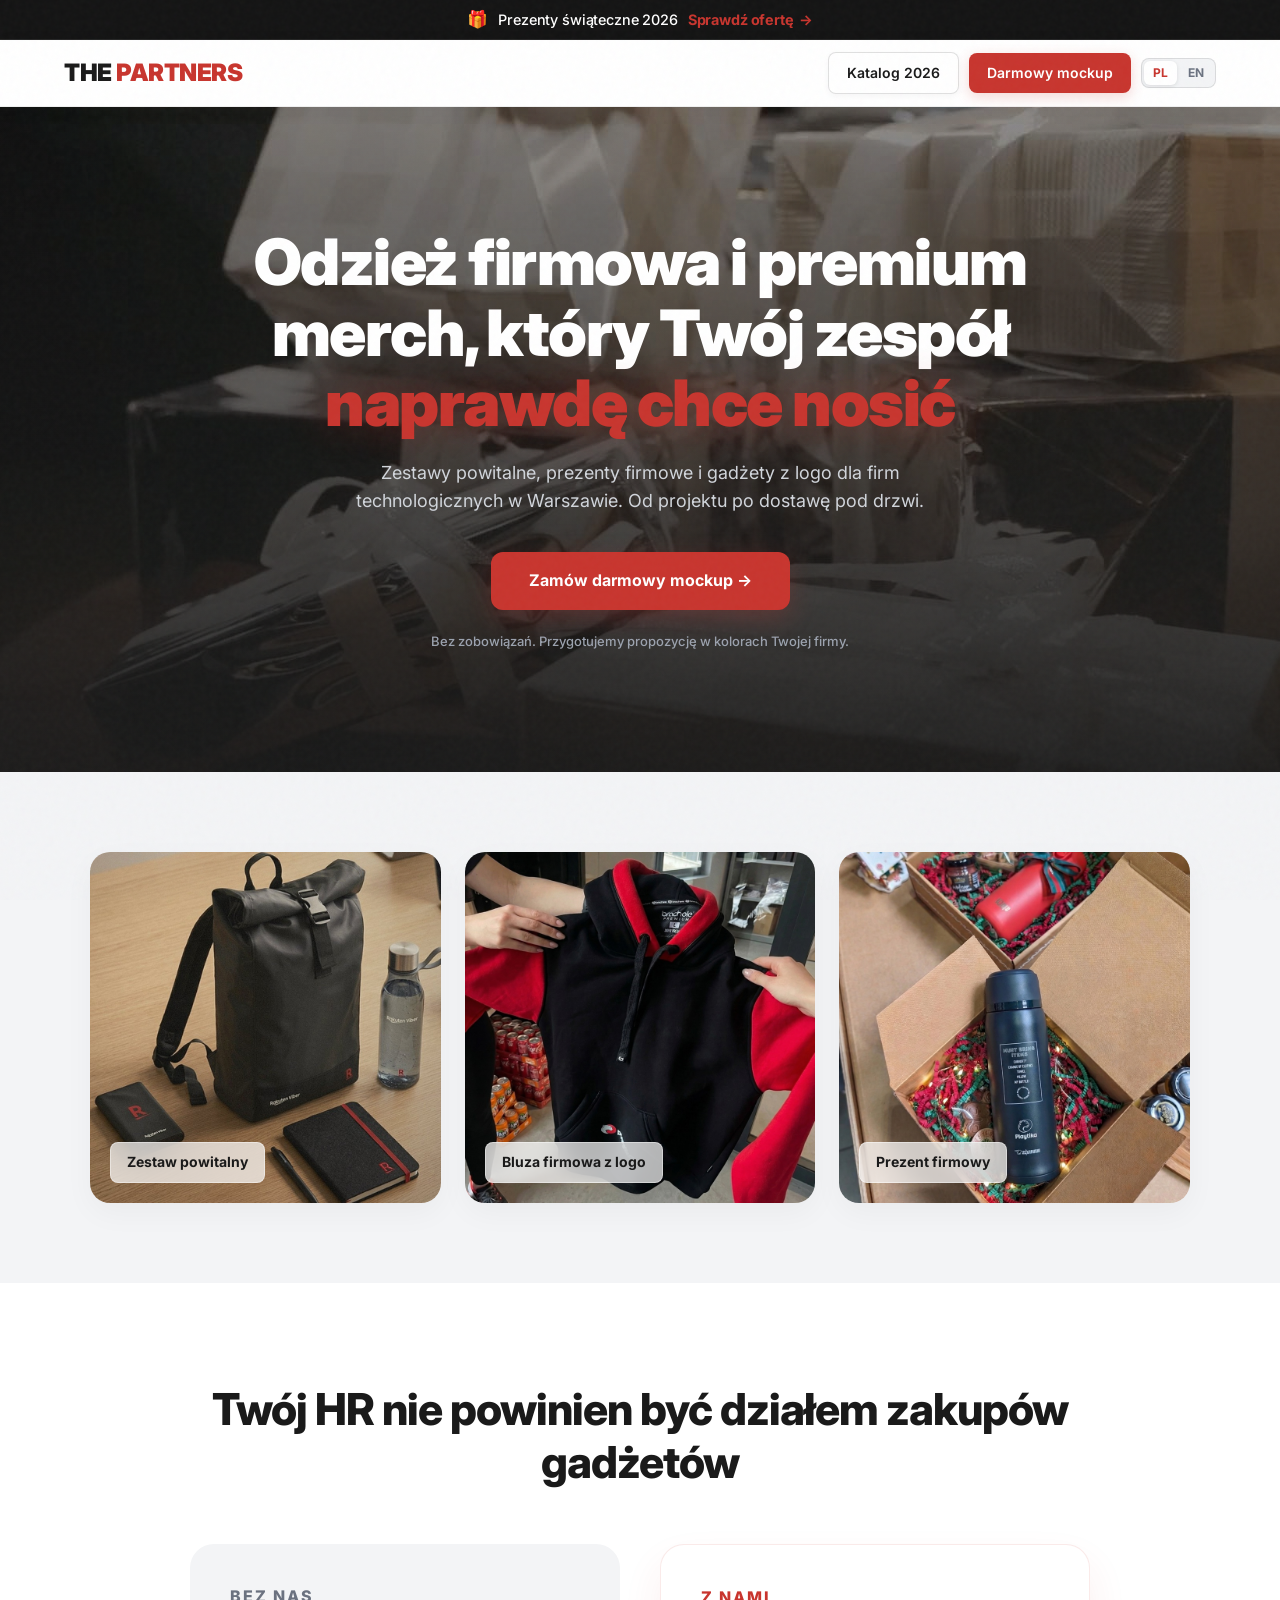
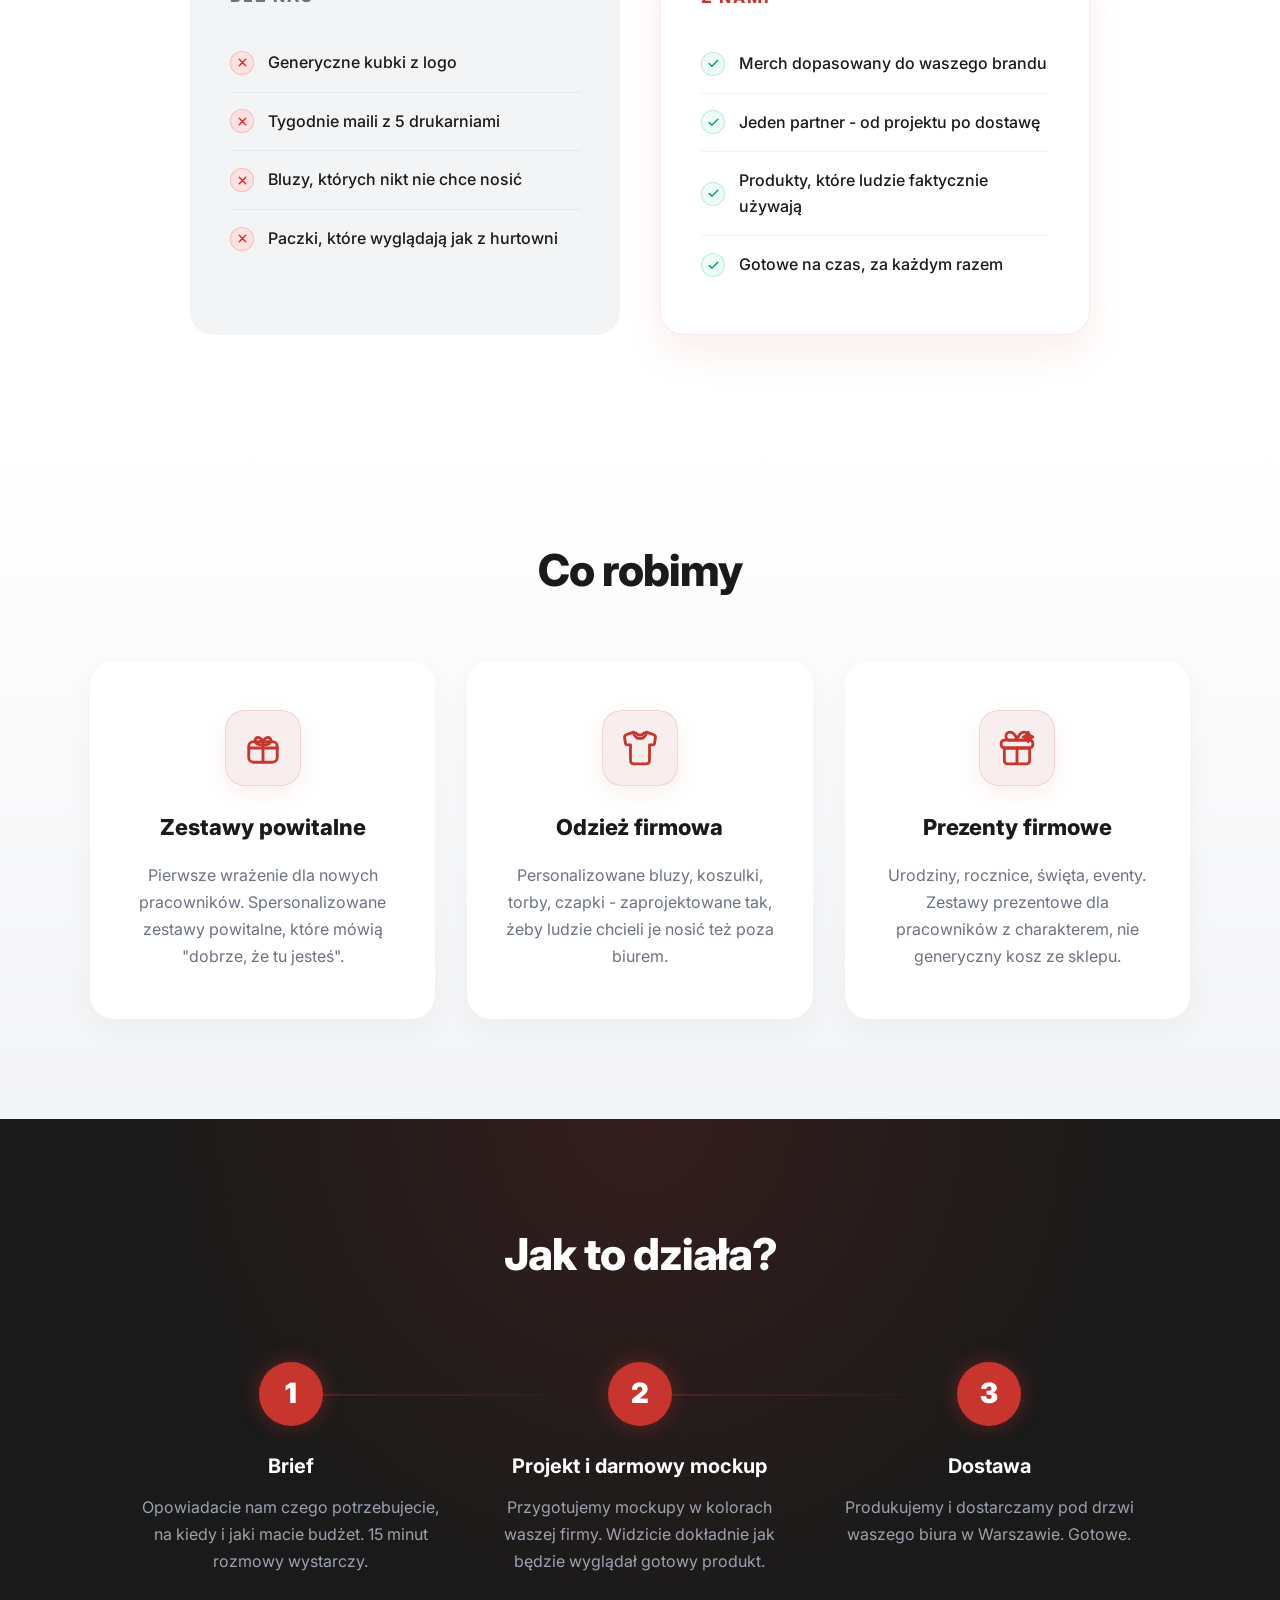
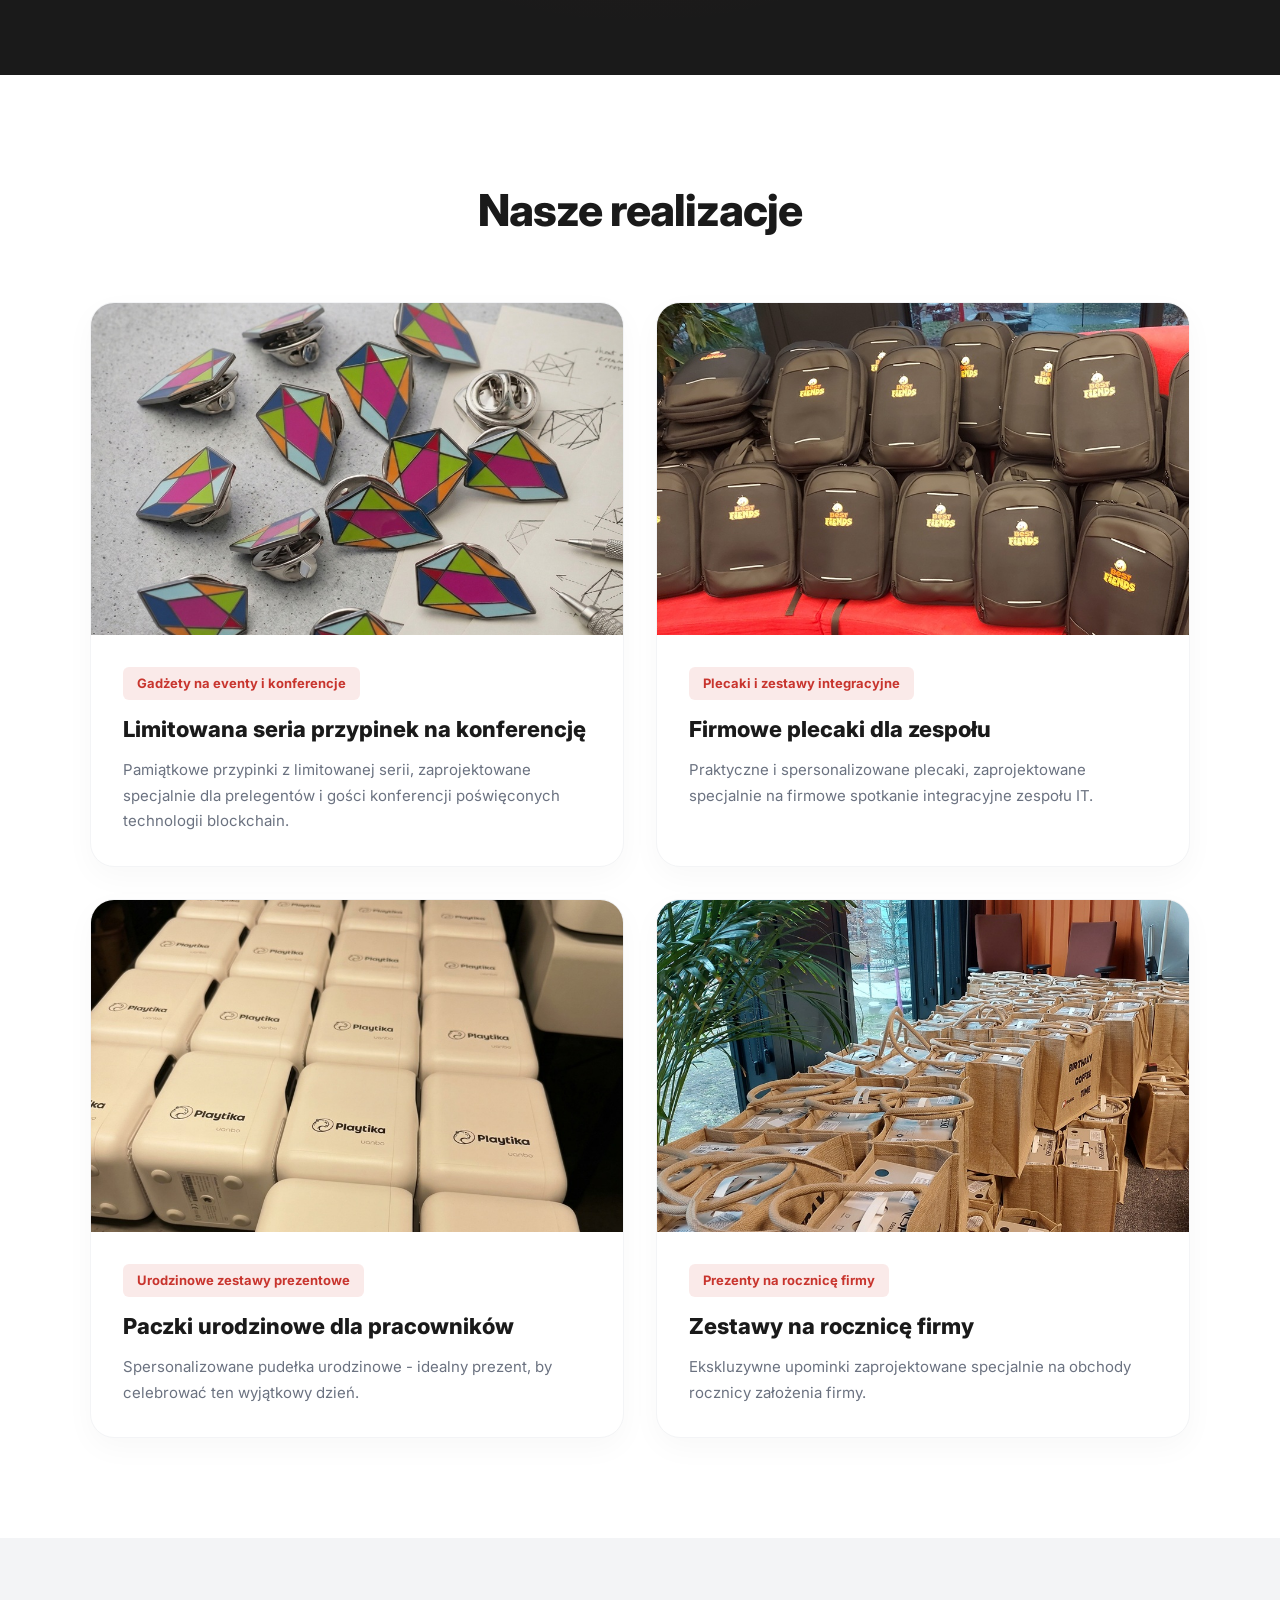
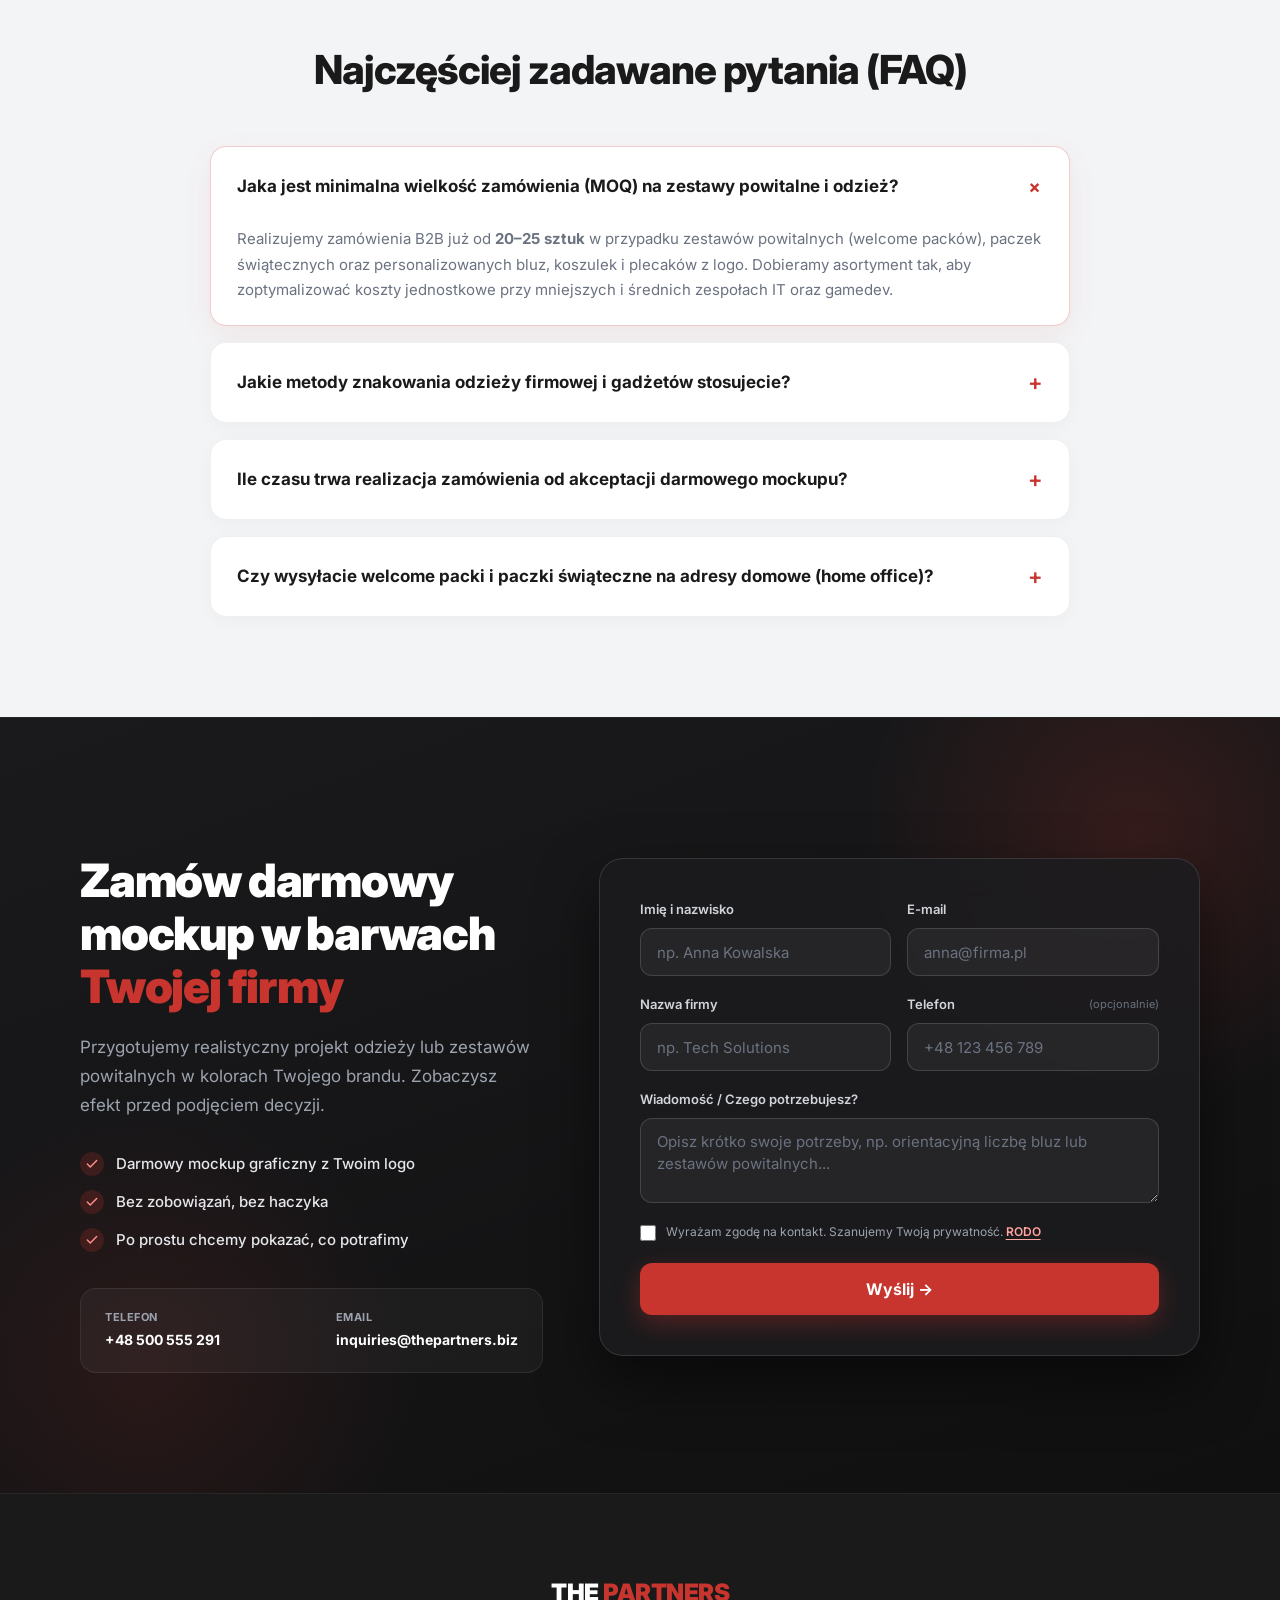
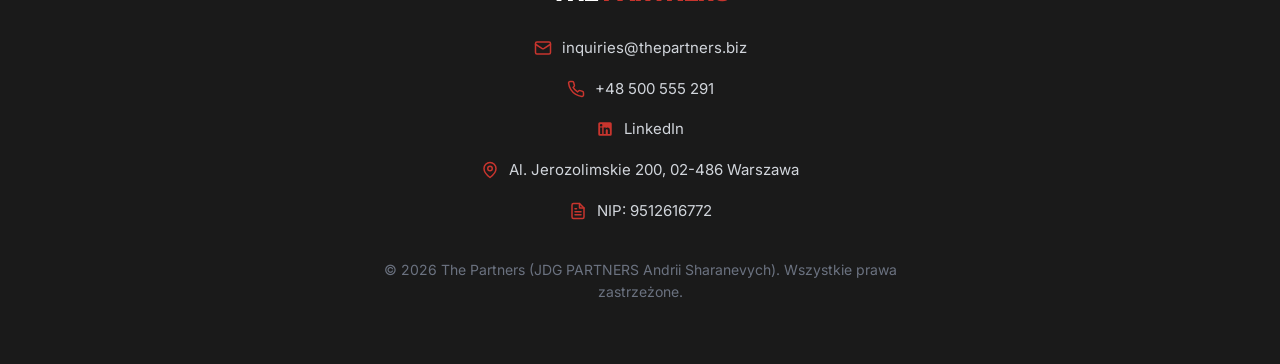
==== commit ebfd3f22: "css bugfixes" ====
--- a/index.html
+++ b/index.html
@@ -161,56 +161,26 @@
     <!-- Unified Sticky Header: Holiday Banner + Navigation -->
     <header class="site-header">
         <aside class="holiday-banner" role="banner" aria-label="Katalog świąteczny">
-            <div class="holiday-banner__container">
-                <div class="holiday-banner__text">
-                    <span class="holiday-banner__icon" aria-hidden="true">🎁</span>
-                    <span class="holiday-banner__title" data-i18n="banner_title">Prezenty świąteczne 2026</span>
-                    <span class="holiday-banner__desc" data-i18n="banner_desc">Sprawdź ofertę</span>
-                    <span class="holiday-banner__arrow" aria-hidden="true">→</span>
-                </div>
-
-                <div class="holiday-banner__lang-group" role="group" aria-label="Wybierz wersję katalogu">
-                    <a href="/prezenty-swiateczne-2026-the-partners.pdf" target="_blank" rel="noopener noreferrer"
-                        class="holiday-banner__lang-btn" title="Katalog w języku polskim">
-                        <svg class="flag-icon" viewBox="0 0 16 12" aria-hidden="true">
-                            <rect width="16" height="6" fill="#FFFFFF" />
-                            <rect y="6" width="16" height="6" fill="#DC143C" />
-                        </svg>
-                        <span>PL</span>
-                    </a>
-                    <a href="/prezenty-swiateczne-2026-the-partners-en.pdf" target="_blank" rel="noopener noreferrer"
-                        class="holiday-banner__lang-btn" title="Catalog in English">
-                        <svg class="flag-icon" viewBox="0 0 60 30" aria-hidden="true">
-                            <clipPath id="s">
-                                <path d="M0,0 v30 h60 v-30 z" />
-                            </clipPath>
-                            <clipPath id="t">
-                                <path d="M30,15 h30 v15 z v15 h-30 z h-30 v-15 z v-15 h30 z" />
-                            </clipPath>
-                            <g clip-path="url(#s)">
-                                <path d="M0,0 v30 h60 v-30 z" fill="#012169" />
-                                <path d="M0,0 L60,30 M60,0 L0,30" stroke="#fff" stroke-width="6" />
-                                <path d="M0,0 L60,30 M60,0 L0,30" clip-path="url(#t)" stroke="#C8102E"
-                                    stroke-width="4" />
-                                <path d="M30,0 v30 M0,15 h60" stroke="#fff" stroke-width="10" />
-                                <path d="M30,0 v30 M0,15 h60" stroke="#C8102E" stroke-width="6" />
-                            </g>
-                        </svg>
-                        <span>EN</span>
-                    </a>
-                </div>
-            </div>
+            <a href="/prezenty-swiateczne-2026-the-partners.pdf" target="_blank" rel="noopener noreferrer"
+                class="holiday-banner__link" title="Otwórz katalog świąteczny 2026 (PDF)">
+                <span class="holiday-banner__icon" aria-hidden="true">🎁</span>
+                <span class="holiday-banner__title">Prezenty świąteczne 2026</span>
+                <span class="holiday-banner__cta">
+                    <span>Sprawdź ofertę</span>
+                    <span aria-hidden="true">→</span>
+                </span>
+            </a>
         </aside>
 
         <nav>
             <div class="nav-inner">
                 <a href="index.html" class="nav-logo">THE <span>PARTNERS</span></a>
                 <div class="nav-actions">
-                    <a href="thepartners-katalog-2026.html" class="nav-cta nav-cta--outline" data-i18n="nav_catalog">Katalog 2026</a>
-                    <a href="#kontakt" class="nav-cta" data-i18n="nav_cta">Darmowy mockup</a>
-                    <div class="lang-toggle" role="group" aria-label="Language switcher">
-                        <a href="index.html" class="lang-toggle__btn active" data-lang-switch="pl">PL</a>
-                        <a href="index-en.html" class="lang-toggle__btn" data-lang-switch="en">EN</a>
+                    <a href="thepartners-katalog-2026.html" class="nav-cta nav-cta--outline">Katalog 2026</a>
+                    <a href="#kontakt" class="nav-cta">Darmowy mockup</a>
+                    <div class="lang-toggle" role="group" aria-label="Wybór języka">
+                        <a href="index.html" class="lang-toggle__btn active">PL</a>
+                        <a href="index-en.html" class="lang-toggle__btn">EN</a>
                     </div>
                 </div>
             </div>
@@ -226,11 +196,11 @@
         <div class="hero-overlay"></div>
 
         <div class="hero-inner reveal">
-            <h1 data-i18n="hero_h1">Odzież firmowa i premium merch, który Twój zespół <span>naprawdę chce nosić</span></h1>
-            <p data-i18n="hero_p">Zestawy powitalne, prezenty firmowe i gadżety z logo dla firm technologicznych w Warszawie. Od projektu
+            <h1>Odzież firmowa i premium merch, który Twój zespół <span>naprawdę chce nosić</span></h1>
+            <p>Zestawy powitalne, prezenty firmowe i gadżety z logo dla firm technologicznych w Warszawie. Od projektu
                 po dostawę pod drzwi.</p>
-            <a href="#kontakt" class="hero-cta" data-i18n="hero_cta">Zamów darmowy mockup →</a>
-            <div class="hero-sub" data-i18n="hero_sub">Bez zobowiązań. Przygotujemy propozycję w kolorach Twojej firmy.</div>
+            <a href="#kontakt" class="hero-cta">Zamów darmowy mockup →</a>
+            <div class="hero-sub">Bez zobowiązań. Przygotujemy propozycję w kolorach Twojej firmy.</div>
         </div>
     </section>
 
@@ -238,27 +208,27 @@
         <div class="showcase-grid">
             <div class="showcase-item reveal">
                 <img src="zestaw-powitalny.jpg" alt="Zestaw powitalny dla nowych pracowników firmy IT w Warszawie">
-                <div class="label" data-i18n="show_1">Zestaw powitalny</div>
+                <div class="label">Zestaw powitalny</div>
             </div>
             <div class="showcase-item reveal" style="transition-delay: 0.1s;">
                 <img src="bluza-firmowa-z-logo.jpg"
                     alt="Czarno-czerwona bluza firmowa z logo dla producenta gier komputerowych">
-                <div class="label" data-i18n="show_2">Bluza firmowa z logo</div>
+                <div class="label">Bluza firmowa z logo</div>
             </div>
             <div class="showcase-item reveal" style="transition-delay: 0.2s;">
                 <img src="prezent-firmowy.jpg"
                     alt="Elegancki świąteczny prezent firmowy z personalizowanym termosem dla studia gamedev">
-                <div class="label" data-i18n="show_3">Prezent firmowy</div>
+                <div class="label">Prezent firmowy</div>
             </div>
         </div>
     </section>
 
     <section class="problem">
         <div class="problem-inner">
-            <h2 class="reveal" data-i18n="prob_h2">Twój HR nie powinien być działem zakupów gadżetów</h2>
+            <h2 class="reveal">Twój HR nie powinien być działem zakupów gadżetów</h2>
             <div class="problem-grid">
                 <div class="problem-col bad reveal">
-                    <h3 data-i18n="prob_bad_title">Bez nas</h3>
+                    <h3>Bez nas</h3>
                     <ul>
                         <li>
                             <span class="status-badge bad" aria-hidden="true">
@@ -267,7 +237,7 @@
                                     <path d="M18 6L6 18M6 6l12 12" />
                                 </svg>
                             </span>
-                            <span data-i18n="prob_bad_1">Generyczne kubki z logo</span>
+                            <span>Generyczne kubki z logo</span>
                         </li>
                         <li>
                             <span class="status-badge bad" aria-hidden="true">
@@ -276,7 +246,7 @@
                                     <path d="M18 6L6 18M6 6l12 12" />
                                 </svg>
                             </span>
-                            <span data-i18n="prob_bad_2">Tygodnie maili z 5 drukarniami</span>
+                            <span>Tygodnie maili z 5 drukarniami</span>
                         </li>
                         <li>
                             <span class="status-badge bad" aria-hidden="true">
@@ -285,7 +255,7 @@
                                     <path d="M18 6L6 18M6 6l12 12" />
                                 </svg>
                             </span>
-                            <span data-i18n="prob_bad_3">Bluzy, których nikt nie chce nosić</span>
+                            <span>Bluzy, których nikt nie chce nosić</span>
                         </li>
                         <li>
                             <span class="status-badge bad" aria-hidden="true">
@@ -294,12 +264,12 @@
                                     <path d="M18 6L6 18M6 6l12 12" />
                                 </svg>
                             </span>
-                            <span data-i18n="prob_bad_4">Paczki, które wyglądają jak z hurtowni</span>
+                            <span>Paczki, które wyglądają jak z hurtowni</span>
                         </li>
                     </ul>
                 </div>
                 <div class="problem-col good reveal" style="transition-delay: 0.2s;">
-                    <h3 data-i18n="prob_good_title">Z nami</h3>
+                    <h3>Z nami</h3>
                     <ul>
                         <li>
                             <span class="status-badge good" aria-hidden="true">
@@ -308,7 +278,7 @@
                                     <path d="M20 6L9 17l-5-5" />
                                 </svg>
                             </span>
-                            <span data-i18n="prob_good_1">Merch dopasowany do waszego brandu</span>
+                            <span>Merch dopasowany do waszego brandu</span>
                         </li>
                         <li>
                             <span class="status-badge good" aria-hidden="true">
@@ -317,7 +287,7 @@
                                     <path d="M20 6L9 17l-5-5" />
                                 </svg>
                             </span>
-                            <span data-i18n="prob_good_2">Jeden partner - od projektu po dostawę</span>
+                            <span>Jeden partner - od projektu po dostawę</span>
                         </li>
                         <li>
                             <span class="status-badge good" aria-hidden="true">
@@ -326,7 +296,7 @@
                                     <path d="M20 6L9 17l-5-5" />
                                 </svg>
                             </span>
-                            <span data-i18n="prob_good_3">Produkty, które ludzie faktycznie używają</span>
+                            <span>Produkty, które ludzie faktycznie używają</span>
                         </li>
                         <li>
                             <span class="status-badge good" aria-hidden="true">
@@ -335,7 +305,7 @@
                                     <path d="M20 6L9 17l-5-5" />
                                 </svg>
                             </span>
-                            <span data-i18n="prob_good_4">Gotowe na czas, za każdym razem</span>
+                            <span>Gotowe na czas, za każdym razem</span>
                         </li>
                     </ul>
                 </div>
@@ -345,7 +315,7 @@
 
     <section class="services">
         <div class="services-inner">
-            <h2 class="reveal" data-i18n="serv_h2">Co robimy</h2>
+            <h2 class="reveal">Co robimy</h2>
             <div class="services-grid">
                 <div class="service-card reveal">
                     <div class="service-icon" aria-hidden="true">
@@ -358,8 +328,8 @@
                             </path>
                         </svg>
                     </div>
-                    <h3 data-i18n="serv_1_h3">Zestawy powitalne</h3>
-                    <p data-i18n="serv_1_p">Pierwsze wrażenie dla nowych pracowników. Spersonalizowane zestawy powitalne, które mówią
+                    <h3>Zestawy powitalne</h3>
+                    <p>Pierwsze wrażenie dla nowych pracowników. Spersonalizowane zestawy powitalne, które mówią
                         "dobrze, że tu jesteś".</p>
                 </div>
                 <div class="service-card reveal" style="transition-delay: 0.1s;">
@@ -372,8 +342,8 @@
                             <path d="M9.5 2.5a3 3 0 0 0 5 0"></path>
                         </svg>
                     </div>
-                    <h3 data-i18n="serv_2_h3">Odzież firmowa</h3>
-                    <p data-i18n="serv_2_p">Personalizowane bluzy, koszulki, torby, czapki - zaprojektowane tak, żeby ludzie chcieli je nosić
+                    <h3>Odzież firmowa</h3>
+                    <p>Personalizowane bluzy, koszulki, torby, czapki - zaprojektowane tak, żeby ludzie chcieli je nosić
                         też poza biurem.</p>
                 </div>
                 <div class="service-card reveal" style="transition-delay: 0.2s;">
@@ -389,8 +359,8 @@
                             <path d="m19 2 1 2 2 1-2 1-1 2-1-2-2-1 2-1z"></path>
                         </svg>
                     </div>
-                    <h3 data-i18n="serv_3_h3">Prezenty firmowe</h3>
-                    <p data-i18n="serv_3_p">Urodziny, rocznice, święta, eventy. Zestawy prezentowe dla pracowników z charakterem, nie
+                    <h3>Prezenty firmowe</h3>
+                    <p>Urodziny, rocznice, święta, eventy. Zestawy prezentowe dla pracowników z charakterem, nie
                         generyczny kosz ze sklepu.</p>
                 </div>
             </div>
@@ -399,24 +369,24 @@
 
     <section class="process">
         <div class="process-inner">
-            <h2 class="reveal" data-i18n="proc_h2">Jak to działa?</h2>
+            <h2 class="reveal">Jak to działa?</h2>
             <div class="steps">
                 <div class="step reveal">
                     <div class="step-num">1</div>
-                    <h3 data-i18n="proc_1_h3">Brief</h3>
-                    <p data-i18n="proc_1_p">Opowiadacie nam czego potrzebujecie, na kiedy i jaki macie budżet. 15 minut rozmowy wystarczy.
+                    <h3>Brief</h3>
+                    <p>Opowiadacie nam czego potrzebujecie, na kiedy i jaki macie budżet. 15 minut rozmowy wystarczy.
                     </p>
                 </div>
                 <div class="step reveal" style="transition-delay: 0.15s;">
                     <div class="step-num">2</div>
-                    <h3 data-i18n="proc_2_h3">Projekt i darmowy mockup</h3>
-                    <p data-i18n="proc_2_p">Przygotujemy mockupy w kolorach waszej firmy. Widzicie dokładnie jak będzie wyglądał gotowy
+                    <h3>Projekt i darmowy mockup</h3>
+                    <p>Przygotujemy mockupy w kolorach waszej firmy. Widzicie dokładnie jak będzie wyglądał gotowy
                         produkt.</p>
                 </div>
                 <div class="step reveal" style="transition-delay: 0.3s;">
                     <div class="step-num">3</div>
-                    <h3 data-i18n="proc_3_h3">Dostawa</h3>
-                    <p data-i18n="proc_3_p">Produkujemy i dostarczamy pod drzwi waszego biura w Warszawie. Gotowe.</p>
+                    <h3>Dostawa</h3>
+                    <p>Produkujemy i dostarczamy pod drzwi waszego biura w Warszawie. Gotowe.</p>
                 </div>
             </div>
         </div>
@@ -424,7 +394,7 @@
 
     <section class="portfolio">
         <div class="portfolio-inner">
-            <h2 class="reveal" data-i18n="port_h2">Nasze realizacje</h2>
+            <h2 class="reveal">Nasze realizacje</h2>
             <div class="portfolio-grid">
                 <div class="portfolio-card reveal">
                     <div class="portfolio-img">
@@ -432,9 +402,9 @@
                             alt="Limitowana seria przypinek i gadżety z logo dla uczestników konferencji technologicznej blockchain">
                     </div>
                     <div class="portfolio-info">
-                        <div class="portfolio-tag" data-i18n="port_1_tag">Gadżety na eventy i konferencje</div>
-                        <h3 data-i18n="port_1_h3">Limitowana seria przypinek na konferencję</h3>
-                        <p data-i18n="port_1_p">Pamiątkowe przypinki z limitowanej serii, zaprojektowane specjalnie dla prelegentów i gości
+                        <div class="portfolio-tag">Gadżety na eventy i konferencje</div>
+                        <h3>Limitowana seria przypinek na konferencję</h3>
+                        <p>Pamiątkowe przypinki z limitowanej serii, zaprojektowane specjalnie dla prelegentów i gości
                             konferencji poświęconych technologii blockchain.</p>
                     </div>
                 </div>
@@ -444,9 +414,9 @@
                             alt="Czarne plecaki firmowe z logo jako zestawy na wyjazd integracyjny zespołu IT">
                     </div>
                     <div class="portfolio-info">
-                        <div class="portfolio-tag" data-i18n="port_2_tag">Plecaki i zestawy integracyjne</div>
-                        <h3 data-i18n="port_2_h3">Firmowe plecaki dla zespołu</h3>
-                        <p data-i18n="port_2_p">Praktyczne i spersonalizowane plecaki, zaprojektowane specjalnie na firmowe spotkanie
+                        <div class="portfolio-tag">Plecaki i zestawy integracyjne</div>
+                        <h3>Firmowe plecaki dla zespołu</h3>
+                        <p>Praktyczne i spersonalizowane plecaki, zaprojektowane specjalnie na firmowe spotkanie
                             integracyjne zespołu IT.</p>
                     </div>
                 </div>
@@ -456,9 +426,9 @@
                             alt="Urodzinowy zestaw prezentowy zawierający personalizowany projektor dla pracownika">
                     </div>
                     <div class="portfolio-info">
-                        <div class="portfolio-tag" data-i18n="port_3_tag">Urodzinowe zestawy prezentowe</div>
-                        <h3 data-i18n="port_3_h3">Paczki urodzinowe dla pracowników</h3>
-                        <p data-i18n="port_3_p">Spersonalizowane pudełka urodzinowe - idealny prezent, by celebrować ten wyjątkowy dzień.</p>
+                        <div class="portfolio-tag">Urodzinowe zestawy prezentowe</div>
+                        <h3>Paczki urodzinowe dla pracowników</h3>
+                        <p>Spersonalizowane pudełka urodzinowe - idealny prezent, by celebrować ten wyjątkowy dzień.</p>
                     </div>
                 </div>
                 <div class="portfolio-card reveal" style="transition-delay: 0.1s;">
@@ -467,9 +437,9 @@
                             alt="Ekskluzywny prezent na rocznicę firmy z realistycznie odwzorowanym brandingiem na produktach premium dla studia gamedev">
                     </div>
                     <div class="portfolio-info">
-                        <div class="portfolio-tag" data-i18n="port_4_tag">Prezenty na rocznicę firmy</div>
-                        <h3 data-i18n="port_4_h3">Zestawy na rocznicę firmy</h3>
-                        <p data-i18n="port_4_p">Ekskluzywne upominki zaprojektowane specjalnie na obchody rocznicy założenia firmy.</p>
+                        <div class="portfolio-tag">Prezenty na rocznicę firmy</div>
+                        <h3>Zestawy na rocznicę firmy</h3>
+                        <p>Ekskluzywne upominki zaprojektowane specjalnie na obchody rocznicy założenia firmy.</p>
                     </div>
                 </div>
             </div>
@@ -479,11 +449,11 @@
     <!-- SEO B2B FAQ SECTION -->
     <section class="faq" id="faq">
         <div class="faq-inner">
-            <h2 class="reveal" data-i18n="faq_h2">Najczęściej zadawane pytania (FAQ)</h2>
+            <h2 class="reveal">Najczęściej zadawane pytania (FAQ)</h2>
             <div class="faq-list">
                 <details class="faq-item reveal" open>
-                    <summary data-i18n="faq_1_q">Jaka jest minimalna wielkość zamówienia (MOQ) na zestawy powitalne i odzież?</summary>
-                    <div class="faq-answer" data-i18n="faq_1_a">
+                    <summary>Jaka jest minimalna wielkość zamówienia (MOQ) na zestawy powitalne i odzież?</summary>
+                    <div class="faq-answer">
                         Realizujemy zamówienia B2B już od <strong>20–25 sztuk</strong> w przypadku zestawów powitalnych
                         (welcome packów), paczek świątecznych oraz personalizowanych bluz, koszulek i plecaków z logo.
                         Dobieramy asortyment tak, aby zoptymalizować koszty jednostkowe przy mniejszych i średnich
@@ -491,8 +461,8 @@
                     </div>
                 </details>
                 <details class="faq-item reveal">
-                    <summary data-i18n="faq_2_q">Jakie metody znakowania odzieży firmowej i gadżetów stosujecie?</summary>
-                    <div class="faq-answer" data-i18n="faq_2_a">
+                    <summary>Jakie metody znakowania odzieży firmowej i gadżetów stosujecie?</summary>
+                    <div class="faq-answer">
                         Stawiamy na trwały branding klasy retail. Na bluzach i koszulkach o wysokiej gramaturze
                         wykonujemy <strong>haft komputerowy</strong> (klasyczny oraz 3D), <strong>sitodruk</strong> oraz
                         <strong>nadruki DTF</strong>. Gadżety elektroniczne, termosy, butelki termiczne i akcesoria
@@ -501,8 +471,8 @@
                     </div>
                 </details>
                 <details class="faq-item reveal">
-                    <summary data-i18n="faq_3_q">Ile czasu trwa realizacja zamówienia od akceptacji darmowego mockupu?</summary>
-                    <div class="faq-answer" data-i18n="faq_3_a">
+                    <summary>Ile czasu trwa realizacja zamówienia od akceptacji darmowego mockupu?</summary>
+                    <div class="faq-answer">
                         Darmową wizualizację (mockup) w barwach Twojej firmy otrzymasz w ciągu <strong>24–48
                             godzin</strong>. Po wyborze produktów i zatwierdzeniu projektów, produkcja, znakowanie oraz
                         konfekcjonowanie gotowych zestawów zajmuje standardowo <strong>10–15 dni roboczych</strong> wraz
@@ -510,8 +480,8 @@
                     </div>
                 </details>
                 <details class="faq-item reveal">
-                    <summary data-i18n="faq_4_q">Czy wysyłacie welcome packi i paczki świąteczne na adresy domowe (home office)?</summary>
-                    <div class="faq-answer" data-i18n="faq_4_a">
+                    <summary>Czy wysyłacie welcome packi i paczki świąteczne na adresy domowe (home office)?</summary>
+                    <div class="faq-answer">
                         Tak — obsługujemy zarówno dostawy zbiorcze do biur w Warszawie i całej Polsce, jak i
                         <strong>indywidualną wysyłkę kurierską lub do Paczkomatów</strong> bezpośrednio do pracowników
                         pracujących zdalnie (remote / hybrid) na terenie Polski oraz Unii Europejskiej.
@@ -524,8 +494,8 @@
     <section class="cta-section" id="kontakt">
         <div class="cta-container">
             <div class="cta-info-col reveal">
-                <h2 data-i18n="cta_h2">Zamów darmowy mockup w barwach <span>Twojej firmy</span></h2>
-                <p data-i18n="cta_p">Przygotujemy realistyczny projekt odzieży lub zestawów powitalnych w kolorach Twojego brandu.
+                <h2>Zamów darmowy mockup w barwach <span>Twojej firmy</span></h2>
+                <p>Przygotujemy realistyczny projekt odzieży lub zestawów powitalnych w kolorach Twojego brandu.
                     Zobaczysz efekt przed podjęciem decyzji.</p>
 
                 <ul class="cta-perks">
@@ -536,7 +506,7 @@
                                 <path d="M20 6L9 17l-5-5" />
                             </svg>
                         </span>
-                        <span data-i18n="cta_perk_1">Darmowy mockup graficzny z Twoim logo</span>
+                        <span>Darmowy mockup graficzny z Twoim logo</span>
                     </li>
                     <li class="cta-perk">
                         <span class="cta-perk-icon" aria-hidden="true">
@@ -545,7 +515,7 @@
                                 <path d="M20 6L9 17l-5-5" />
                             </svg>
                         </span>
-                        <span data-i18n="cta_perk_2">Bez zobowiązań, bez haczyka</span>
+                        <span>Bez zobowiązań, bez haczyka</span>
                     </li>
                     <li class="cta-perk">
                         <span class="cta-perk-icon" aria-hidden="true">
@@ -554,13 +524,13 @@
                                 <path d="M20 6L9 17l-5-5" />
                             </svg>
                         </span>
-                        <span data-i18n="cta_perk_3">Po prostu chcemy pokazać, co potrafimy</span>
+                        <span>Po prostu chcemy pokazać, co potrafimy</span>
                     </li>
                 </ul>
 
                 <div class="cta-direct-contact">
                     <div class="direct-item">
-                        <span class="direct-label" data-i18n="cta_phone_label">Telefon</span>
+                        <span class="direct-label">Telefon</span>
                         <a href="tel:+48500555291" class="direct-val">+48 500 555 291</a>
                     </div>
                     <div class="direct-item">
@@ -581,7 +551,7 @@
 
                     <div class="form-row-2">
                         <div class="form-group">
-                            <label for="contact-name" class="form-label" data-i18n="form_name">Imię i nazwisko</label>
+                            <label for="contact-name" class="form-label">Imię i nazwisko</label>
                             <input type="text" id="contact-name" name="name" class="form-input"
                                 placeholder="np. Anna Kowalska" required autocomplete="name">
                         </div>
@@ -594,20 +564,20 @@
 
                     <div class="form-row-2">
                         <div class="form-group">
-                            <label for="contact-company" class="form-label" data-i18n="form_company">Nazwa firmy</label>
+                            <label for="contact-company" class="form-label">Nazwa firmy</label>
                             <input type="text" id="contact-company" name="company" class="form-input"
                                 placeholder="np. Tech Solutions" required autocomplete="organization">
                         </div>
                         <div class="form-group">
-                            <label for="contact-phone" class="form-label"><span data-i18n="form_phone">Telefon</span> <span
-                                    class="optional" data-i18n="form_opt">(opcjonalnie)</span></label>
+                            <label for="contact-phone" class="form-label"><span>Telefon</span> <span
+                                    class="optional">(opcjonalnie)</span></label>
                             <input type="tel" id="contact-phone" name="phone" class="form-input"
                                 placeholder="+48 123 456 789" autocomplete="tel">
                         </div>
                     </div>
 
                     <div class="form-group">
-                        <label for="contact-message" class="form-label" data-i18n="form_msg">Wiadomość / Czego potrzebujesz?</label>
+                        <label for="contact-message" class="form-label">Wiadomość / Czego potrzebujesz?</label>
                         <textarea id="contact-message" name="message" class="form-textarea"
                             placeholder="Opisz krótko swoje potrzeby, np. orientacyjną liczbę bluz lub zestawów powitalnych..."></textarea>
                     </div>
@@ -615,7 +585,7 @@
                     <div class="consent-group">
                         <label class="consent-label">
                             <input type="checkbox" id="contact-consent" name="consent" required>
-                            <span data-i18n="form_consent">Wyrażam zgodę na kontakt. Szanujemy Twoją prywatność. <a href="rodo.html"
+                            <span>Wyrażam zgodę na kontakt. Szanujemy Twoją prywatność. <a href="rodo.html"
                                     class="rodo-link">RODO</a></span>
                         </label>
                     </div>
@@ -623,7 +593,7 @@
                     <div class="form-error-msg" id="form-error-msg" role="alert" aria-live="assertive"></div>
 
                     <button type="submit" class="submit-btn" id="contact-submit-btn">
-                        <span class="btn-text" data-i18n="form_submit">Wyślij →</span>
+                        <span class="btn-text">Wyślij →</span>
                         <span class="btn-spinner" aria-hidden="true"></span>
                     </button>
                 </form>
@@ -635,9 +605,9 @@
                             <path d="M20 6L9 17l-5-5" />
                         </svg>
                     </div>
-                    <h3 id="success-title" data-i18n="form_success_h3">Dziękujemy za kontakt!</h3>
-                    <p id="success-desc" data-i18n="form_success_p">Otrzymaliśmy Twoje zapytanie. Skontaktujemy się wkrótce.</p>
-                    <button type="button" class="btn-reset-form" id="btn-reset-form" data-i18n="form_reset">Wyślij kolejne zapytanie</button>
+                    <h3 id="success-title">Dziękujemy za kontakt!</h3>
+                    <p id="success-desc">Otrzymaliśmy Twoje zapytanie. Skontaktujemy się wkrótce.</p>
+                    <button type="button" class="btn-reset-form" id="btn-reset-form">Wyślij kolejne zapytanie</button>
                 </div>
             </div>
         </div>
@@ -693,7 +663,7 @@
                                 <circle cx="12" cy="10" r="3"></circle>
                             </svg>
                         </span>
-                        <span data-i18n="footer_addr">Al. Jerozolimskie 200, 02-486 Warszawa</span>
+                        <span>Al. Jerozolimskie 200, 02-486 Warszawa</span>
                     </span>
                 </li>
                 <li>
@@ -712,7 +682,7 @@
                     </span>
                 </li>
             </ul>
-            <div class="footer-copy" data-i18n="footer_copy">© 2026 The Partners (JDG PARTNERS Andrii Sharanevych). Wszystkie prawa zastrzeżone.
+            <div class="footer-copy">© 2026 The Partners (JDG PARTNERS Andrii Sharanevych). Wszystkie prawa zastrzeżone.
             </div>
         </div>
     </footer>
@@ -720,6 +690,8 @@
     <!-- INTERACTION SCRIPTS -->
     <script>
         document.addEventListener('DOMContentLoaded', () => {
+            try { localStorage.setItem('tp_lang', 'pl'); } catch (e) {}
+
             const observerOptions = {
                 root: null,
                 rootMargin: '0px',
--- a/styles.css
+++ b/styles.css
@@ -21,13 +21,18 @@
     --banner-border: rgba(255, 255, 255, 0.15);
 }
 
+html,
+body {
+    max-width: 100%;
+    overflow-x: clip;
+}
+
 body {
     font-family: 'Inter', -apple-system, BlinkMacSystemFont, sans-serif;
     color: var(--dark);
     background: var(--white);
     line-height: 1.6;
     -webkit-font-smoothing: antialiased;
-    overflow-x: hidden;
     position: relative;
 }
 
@@ -46,8 +51,8 @@
     position: fixed;
     top: 0;
     left: 0;
-    width: 100vw;
-    height: 100vh;
+    width: 100%;
+    height: 100%;
     background-image: url("data:image/svg+xml,%3Csvg viewBox='0 0 200 200' xmlns='http://www.w3.org/2000/svg'%3E%3Cfilter id='noiseFilter'%3E%3CfeTurbulence type='fractalNoise' baseFrequency='0.8' numOctaves='3' stitchTiles='stitch'/%3E%3C/filter%3E%3Crect width='100%25' height='100%25' filter='url(%23noiseFilter)'/%3E%3C/svg%3E");
     opacity: 0.03;
     pointer-events: none;
@@ -82,7 +87,7 @@
     transform: translateY(-100%);
 }
 
-/* HOLIDAY STICKY BAR */
+/* HOLIDAY STICKY BAR — SINGLE CLICKABLE LINK PER PAGE LANGUAGE */
 .holiday-banner {
     width: 100%;
     background-color: var(--banner-bg);
@@ -91,93 +96,55 @@
     box-shadow: 0 1px 4px rgba(0, 0, 0, 0.2);
 }
 
-.holiday-banner__container {
+.holiday-banner__link {
     max-width: 1200px;
     margin: 0 auto;
-    padding: 8px 24px;
+    padding: 8px 16px;
     display: flex;
     align-items: center;
     justify-content: center;
-    gap: 16px;
-}
-
-.holiday-banner__text {
-    display: inline-flex;
-    align-items: center;
-    gap: 8px;
+    gap: 10px;
+    color: var(--banner-text);
+    text-decoration: none;
     font-size: 0.9rem;
     font-weight: 500;
     letter-spacing: -0.01em;
-    white-space: nowrap;
+    transition: background-color 0.2s ease;
+}
+
+.holiday-banner__link:hover {
+    background-color: rgba(255, 255, 255, 0.04);
 }
 
 .holiday-banner__icon {
     font-size: 1.05rem;
     line-height: 1;
-}
-
-.holiday-banner__desc {
+    flex-shrink: 0;
+}
+
+.holiday-banner__title {
+    white-space: nowrap;
+}
+
+.holiday-banner__cta {
+    display: inline-flex;
+    align-items: center;
+    gap: 5px;
     color: var(--banner-accent);
-    font-weight: 600;
-}
-
-.holiday-banner__arrow {
-    color: var(--banner-accent);
-    font-weight: bold;
-}
-
-/* COMPACT SPLIT BUTTONS PL / EN */
-.holiday-banner__lang-group {
-    display: inline-flex;
-    align-items: center;
-    background: rgba(255, 255, 255, 0.08);
-    border: 1px solid var(--banner-border);
-    border-radius: 6px;
-    padding: 2px;
-    gap: 2px;
-    flex-shrink: 0;
-    box-shadow: 0 0 10px rgba(200, 53, 46, 0.2);
-}
-
-.holiday-banner__lang-btn {
-    display: inline-flex;
-    align-items: center;
-    justify-content: center;
-    gap: 4px;
-    padding: 3px 8px;
-    border-radius: 4px;
-    color: var(--white);
-    font-size: 0.75rem;
     font-weight: 700;
-    text-decoration: none;
-    line-height: 1;
-    transition: all 0.2s ease-in-out;
     white-space: nowrap;
-}
-
-.holiday-banner__lang-btn:hover {
-    background-color: var(--red);
-    color: var(--white);
-    box-shadow: 0 2px 8px rgba(200, 53, 46, 0.4);
-}
-
-.holiday-banner__lang-btn:active {
-    background-color: var(--red-dark);
-}
-
-.flag-icon {
-    width: 14px;
-    height: 10px;
-    border-radius: 2px;
-    display: block;
-    flex-shrink: 0;
-    box-shadow: 0 0 1px rgba(0, 0, 0, 0.5);
+    transition: transform 0.2s ease, color 0.2s ease;
+}
+
+.holiday-banner__link:hover .holiday-banner__cta {
+    color: #ff6b63;
+    transform: translateX(3px);
 }
 
 /* NAV - GLASSMORPHISM */
 nav {
     width: 100%;
-    background: rgba(255, 255, 255, 0.94);
+    background: rgba(255, 255, 255, 0.95);
     backdrop-filter: blur(16px);
     -webkit-backdrop-filter: blur(16px);
     padding: 12px 0;
@@ -188,12 +155,13 @@
 
 .nav-inner {
     max-width: 1200px;
+    width: 100%;
     margin: 0 auto;
     padding: 0 24px;
     display: flex;
     justify-content: space-between;
     align-items: center;
-    gap: 16px;
+    gap: 12px;
 }
 
 .nav-logo {
@@ -225,7 +193,7 @@
 .nav-cta {
     background: var(--red);
     color: white;
-    padding: 9px 20px;
+    padding: 9px 18px;
     border-radius: 8px;
     text-decoration: none;
     font-weight: 600;
@@ -236,6 +204,7 @@
     flex-shrink: 0;
     display: inline-flex;
     align-items: center;
+    justify-content: center;
     gap: 6px;
 }
 
@@ -272,7 +241,7 @@
 }
 
 .lang-toggle__btn {
-    padding: 6px 10px;
+    padding: 6px 9px;
     border-radius: 6px;
     border: none;
     background: transparent;
@@ -284,6 +253,9 @@
     line-height: 1;
     transition: all 0.2s ease;
     text-decoration: none;
+    display: inline-flex;
+    align-items: center;
+    justify-content: center;
 }
 
 .lang-toggle__btn:hover {
@@ -338,12 +310,13 @@
 }
 
 .hero h1 {
-    font-size: clamp(34px, 5.5vw, 64px);
+    font-size: clamp(32px, 5.2vw, 64px);
     font-weight: 900;
     line-height: 1.1;
     letter-spacing: -1.5px;
     margin-bottom: 20px;
     color: var(--white);
+    overflow-wrap: break-word;
 }
 
 .hero h1 span {
@@ -482,7 +455,7 @@
 }
 
 .problem h2 {
-    font-size: clamp(30px, 4vw, 44px);
+    font-size: clamp(28px, 4vw, 44px);
     font-weight: 800;
     letter-spacing: -1px;
     margin-bottom: 56px;
@@ -590,7 +563,7 @@
 }
 
 .services h2 {
-    font-size: clamp(30px, 4vw, 44px);
+    font-size: clamp(28px, 4vw, 44px);
     font-weight: 800;
     letter-spacing: -1px;
     margin-bottom: 56px;
@@ -688,7 +661,7 @@
 }
 
 .process h2 {
-    font-size: clamp(30px, 4vw, 44px);
+    font-size: clamp(28px, 4vw, 44px);
     font-weight: 800;
     letter-spacing: -1px;
     margin-bottom: 72px;
@@ -756,7 +729,7 @@
 }
 
 .portfolio h2 {
-    font-size: clamp(30px, 4vw, 44px);
+    font-size: clamp(28px, 4vw, 44px);
     font-weight: 800;
     letter-spacing: -1px;
     margin-bottom: 56px;
@@ -844,7 +817,7 @@
 }
 
 .faq h2 {
-    font-size: clamp(28px, 3.8vw, 40px);
+    font-size: clamp(26px, 3.8vw, 40px);
     font-weight: 800;
     letter-spacing: -1px;
     margin-bottom: 44px;
@@ -956,10 +929,11 @@
 
 .cta-info-col {
     padding-top: 16px;
+    min-width: 0;
 }
 
 .cta-info-col h2 {
-    font-size: clamp(30px, 3.8vw, 46px);
+    font-size: clamp(28px, 3.8vw, 46px);
     font-weight: 900;
     line-height: 1.15;
     letter-spacing: -1.2px;
@@ -1019,6 +993,7 @@
     border-radius: 16px;
     padding: 20px 24px;
     display: flex;
+    flex-wrap: wrap;
     align-items: center;
     justify-content: space-between;
     gap: 16px;
@@ -1061,6 +1036,8 @@
     box-shadow: 0 25px 60px rgba(0, 0, 0, 0.5);
     position: relative;
     margin-top: 20px;
+    min-width: 0;
+    width: 100%;
 }
 
 .contact-form {
@@ -1080,6 +1057,7 @@
     flex-direction: column;
     gap: 8px;
     text-align: left;
+    min-width: 0;
 }
 
 .form-label {
@@ -1089,6 +1067,8 @@
     display: flex;
     align-items: center;
     justify-content: space-between;
+    gap: 6px;
+    flex-wrap: wrap;
 }
 
 .form-label .optional {
@@ -1298,39 +1278,8 @@
 /* ==========================================================================
    RODO.HTML SPECIFIC STYLES
    ========================================================================== */
-.nav-back-btn {
-    background: var(--dark);
-    color: var(--white);
-    padding: 9px 18px;
-    border-radius: 8px;
-    text-decoration: none;
-    font-weight: 600;
-    font-size: 14px;
-    display: inline-flex;
-    align-items: center;
-    gap: 8px;
-    transition: all 0.3s cubic-bezier(0.16, 1, 0.3, 1);
-    box-shadow: 0 4px 14px rgba(0, 0, 0, 0.1);
-    white-space: nowrap;
-    flex-shrink: 0;
-}
-
-.nav-back-btn:hover {
-    background: var(--red);
-    transform: translateY(-2px);
-    box-shadow: 0 6px 20px rgba(200, 53, 46, 0.3);
-}
-
-.btn-text-mobile {
-    display: none;
-}
-
-.btn-text-desktop {
-    display: inline;
-}
-
 .rodo-header {
-    padding: 72px 24px 56px;
+    padding: 64px 24px 48px;
     background: linear-gradient(180deg, #FFFFFF 0%, #F3F4F6 100%);
     border-bottom: 1px solid rgba(0, 0, 0, 0.06);
     text-align: center;
@@ -1343,7 +1292,7 @@
 }
 
 .rodo-header h1 {
-    font-size: clamp(30px, 4.5vw, 44px);
+    font-size: clamp(26px, 4.2vw, 44px);
     font-weight: 900;
     line-height: 1.15;
     letter-spacing: -1px;
@@ -1356,12 +1305,12 @@
     color: var(--gray);
     display: flex;
     align-items: center;
-    gap: 16px;
+    gap: 12px;
     flex-wrap: wrap;
 }
 
 .rodo-content-section {
-    padding: 60px 24px 100px;
+    padding: 56px 24px 100px;
 }
 
 .rodo-container {
@@ -1488,15 +1437,15 @@
     background: linear-gradient(160deg, #1A1A1C 0%, #101011 100%);
     color: var(--white);
     border-radius: 20px;
-    padding: 40px;
+    padding: 44px 36px;
     text-align: center;
     box-shadow: 0 16px 40px rgba(0, 0, 0, 0.15);
 }
 
 .rodo-bottom-actions h3 {
-    font-size: 22px;
+    font-size: 24px;
     font-weight: 800;
-    margin-bottom: 10px;
+    margin-bottom: 12px;
 }
 
 .rodo-bottom-actions p {
@@ -1504,27 +1453,6 @@
     font-size: 15px;
     max-width: 520px;
     margin: 0 auto 28px;
-}
-
-.rodo-bottom-actions .btn-main {
-    display: inline-flex;
-    align-items: center;
-    gap: 10px;
-    background: var(--red);
-    color: var(--white);
-    padding: 14px 32px;
-    border-radius: 10px;
-    text-decoration: none;
-    font-weight: 700;
-    font-size: 15px;
-    transition: all 0.3s cubic-bezier(0.16, 1, 0.3, 1);
-    box-shadow: 0 8px 24px rgba(200, 53, 46, 0.35);
-}
-
-.rodo-bottom-actions .btn-main:hover {
-    background: var(--red-dark);
-    transform: translateY(-2px);
-    box-shadow: 0 12px 30px rgba(200, 53, 46, 0.45);
 }
 
 /* ==========================================================================
@@ -1601,7 +1529,7 @@
 main.catalog-stage {
     height: calc(100vh - 96px);
     height: calc(100dvh - 96px);
-    min-height: 540px;
+    min-height: 520px;
     width: 100%;
     position: relative;
     display: flex;
@@ -1661,7 +1589,7 @@
 }
 
 .catalog-seo-header h1 {
-    font-size: clamp(28px, 4vw, 42px);
+    font-size: clamp(26px, 4vw, 42px);
     font-weight: 900;
     letter-spacing: -1px;
     line-height: 1.15;
@@ -1823,7 +1751,9 @@
     color: #6B7280;
 }
 
-/* RESPONSIVE */
+/* ==========================================================================
+   RESPONSIVE BREAKPOINTS (TABLET, MOBILE PORTRAIT & MOBILE LANDSCAPE)
+   ========================================================================== */
 @media (max-width: 960px) {
     .cta-container {
         grid-template-columns: 1fr;
@@ -1832,167 +1762,16 @@
 
     .contact-card {
         margin-top: 0;
-        padding: 32px 20px;
+        padding: 32px 24px;
     }
 
     .catalog-seo-grid {
         grid-template-columns: repeat(2, 1fr);
     }
-}
-
-@media (max-width: 768px) {
-    .holiday-banner__container {
-        flex-direction: row;
-        justify-content: space-between;
-        align-items: center;
-        gap: 8px;
-        padding: 6px 14px;
-        min-height: 36px;
-    }
-
-    .holiday-banner__text {
-        font-size: 0.78rem;
-        overflow: hidden;
-        text-overflow: ellipsis;
-        white-space: nowrap;
-        gap: 5px;
-    }
-
-    .holiday-banner__desc,
-    .holiday-banner__arrow {
-        display: none !important;
-    }
-
-    .holiday-banner__lang-group {
-        padding: 1px;
-        gap: 1px;
-    }
-
-    .holiday-banner__lang-btn {
-        padding: 3px 6px;
-        font-size: 0.7rem;
-        gap: 3px;
-        height: 22px;
-    }
-
-    .flag-icon {
-        width: 12px;
-        height: 9px;
-    }
-
-    nav {
-        padding: 7px 0;
-    }
-
-    .nav-inner {
-        padding: 0 14px;
-        gap: 8px;
-    }
-
-    .nav-logo {
-        font-size: 18px;
-        letter-spacing: -0.3px;
-    }
-
-    .nav-actions {
-        gap: 6px;
-    }
-
-    .nav-cta {
-        padding: 6px 10px;
-        font-size: 12px;
-        border-radius: 6px;
-    }
-
-    .lang-toggle__btn {
-        padding: 4px 7px;
-        font-size: 11px;
-    }
-
-    .nav-back-btn {
-        padding: 7px 12px;
-        font-size: 12px;
-        gap: 6px;
-    }
-
-    .btn-text-desktop {
-        display: none;
-    }
-
-    .btn-text-mobile {
-        display: inline;
-    }
-
-    .hero {
-        padding: 50px 20px 70px;
-    }
-
-    .hero h1 {
-        font-size: 32px;
-        letter-spacing: -1px;
-        margin-bottom: 16px;
-    }
-
-    .hero p {
-        font-size: 16px;
-        margin-bottom: 28px;
-    }
-
-    .hero-cta {
-        padding: 14px 28px;
-        font-size: 15px;
-        width: 100%;
-        max-width: 320px;
-    }
-
-    .showcase-grid,
-    .problem-grid,
-    .services-grid,
-    .steps,
-    .portfolio-grid,
-    .catalog-seo-grid,
-    .form-row-2 {
-        grid-template-columns: 1fr;
-        gap: 20px;
-    }
-
-    .step:not(:last-child)::after {
-        display: none;
-    }
-
-    .rodo-header {
-        padding: 48px 20px 36px;
-    }
-
-    .rodo-card {
-        padding: 26px 20px;
-    }
-
-    .rodo-card h2 {
-        font-size: 18px;
-        gap: 8px;
-    }
-
-    .company-box {
-        grid-template-columns: 1fr;
-        gap: 14px;
-    }
-
-    .rodo-bottom-actions,
-    .catalog-seo-cta-box {
-        padding: 32px 20px;
-    }
-
-    /* FLIPBOOK MOBILE */
+
+    /* Hide desktop flipbook controls below 960px so navbar never overflows in mobile landscape */
     .desktop-controls {
         display: none !important;
-    }
-
-    main.catalog-stage {
-        height: calc(100vh - 80px);
-        height: calc(100dvh - 80px);
-        padding: 6px 8px 62px 8px;
-        justify-content: center;
     }
 
     .mobile-bottom-bar {
@@ -2047,3 +1826,170 @@
         margin: 0;
     }
 }
+
+@media (max-width: 768px) {
+    .holiday-banner__link {
+        padding: 6px 12px;
+        font-size: 0.78rem;
+        gap: 8px;
+        min-height: 34px;
+    }
+
+    nav {
+        padding: 7px 0;
+    }
+
+    .nav-inner {
+        padding: 0 10px;
+        gap: 6px;
+    }
+
+    .nav-logo {
+        font-size: 16px;
+        letter-spacing: -0.4px;
+    }
+
+    .nav-actions {
+        gap: 5px;
+    }
+
+    .nav-cta {
+        padding: 6px 9px;
+        font-size: 11.5px;
+        border-radius: 6px;
+    }
+
+    .lang-toggle {
+        padding: 2px;
+        border-radius: 6px;
+    }
+
+    .lang-toggle__btn {
+        padding: 4px 6px;
+        font-size: 11px;
+        border-radius: 4px;
+    }
+
+    .hero {
+        padding: 50px 18px 70px;
+    }
+
+    .hero h1 {
+        font-size: clamp(26px, 7vw, 34px);
+        letter-spacing: -0.8px;
+        margin-bottom: 16px;
+    }
+
+    .hero p {
+        font-size: 15.5px;
+        margin-bottom: 28px;
+    }
+
+    .hero-cta {
+        padding: 14px 24px;
+        font-size: 15px;
+        width: 100%;
+        max-width: 320px;
+    }
+
+    .showcase,
+    .problem,
+    .services,
+    .process,
+    .portfolio,
+    .faq,
+    .cta-section,
+    .catalog-seo-section {
+        padding: 64px 16px;
+    }
+
+    .showcase-grid,
+    .problem-grid,
+    .services-grid,
+    .steps,
+    .portfolio-grid,
+    .catalog-seo-grid,
+    .form-row-2 {
+        grid-template-columns: 1fr;
+        gap: 20px;
+    }
+
+    .problem-col {
+        padding: 28px 20px;
+    }
+
+    .step:not(:last-child)::after {
+        display: none;
+    }
+
+    .contact-card {
+        padding: 24px 16px;
+    }
+
+    .rodo-header {
+        padding: 44px 16px 32px;
+    }
+
+    .rodo-content-section {
+        padding: 40px 16px 80px;
+    }
+
+    .rodo-card {
+        padding: 24px 18px;
+    }
+
+    .rodo-card h2 {
+        font-size: 18px;
+        gap: 8px;
+    }
+
+    .company-box {
+        grid-template-columns: 1fr;
+        gap: 14px;
+        padding: 18px;
+    }
+
+    .rodo-bottom-actions,
+    .catalog-seo-cta-box {
+        padding: 32px 18px;
+    }
+
+    main.catalog-stage {
+        height: calc(100vh - 80px);
+        height: calc(100dvh - 80px);
+        padding: 6px 8px 62px 8px;
+        justify-content: center;
+    }
+}
+
+/* Extra-compact phones (320px - 380px width) so all 4 navbar items fit with zero clipping */
+@media (max-width: 390px) {
+    .nav-inner {
+        padding: 0 8px;
+        gap: 4px;
+    }
+
+    .nav-logo {
+        font-size: 14.5px;
+    }
+
+    .nav-actions {
+        gap: 4px;
+    }
+
+    .nav-cta {
+        padding: 5px 7px;
+        font-size: 10.5px;
+    }
+
+    .lang-toggle__btn {
+        padding: 4px 5px;
+        font-size: 10px;
+    }
+
+    .holiday-banner__link {
+        font-size: 0.72rem;
+        padding: 5px 8px;
+        gap: 6px;
+    }
+}
